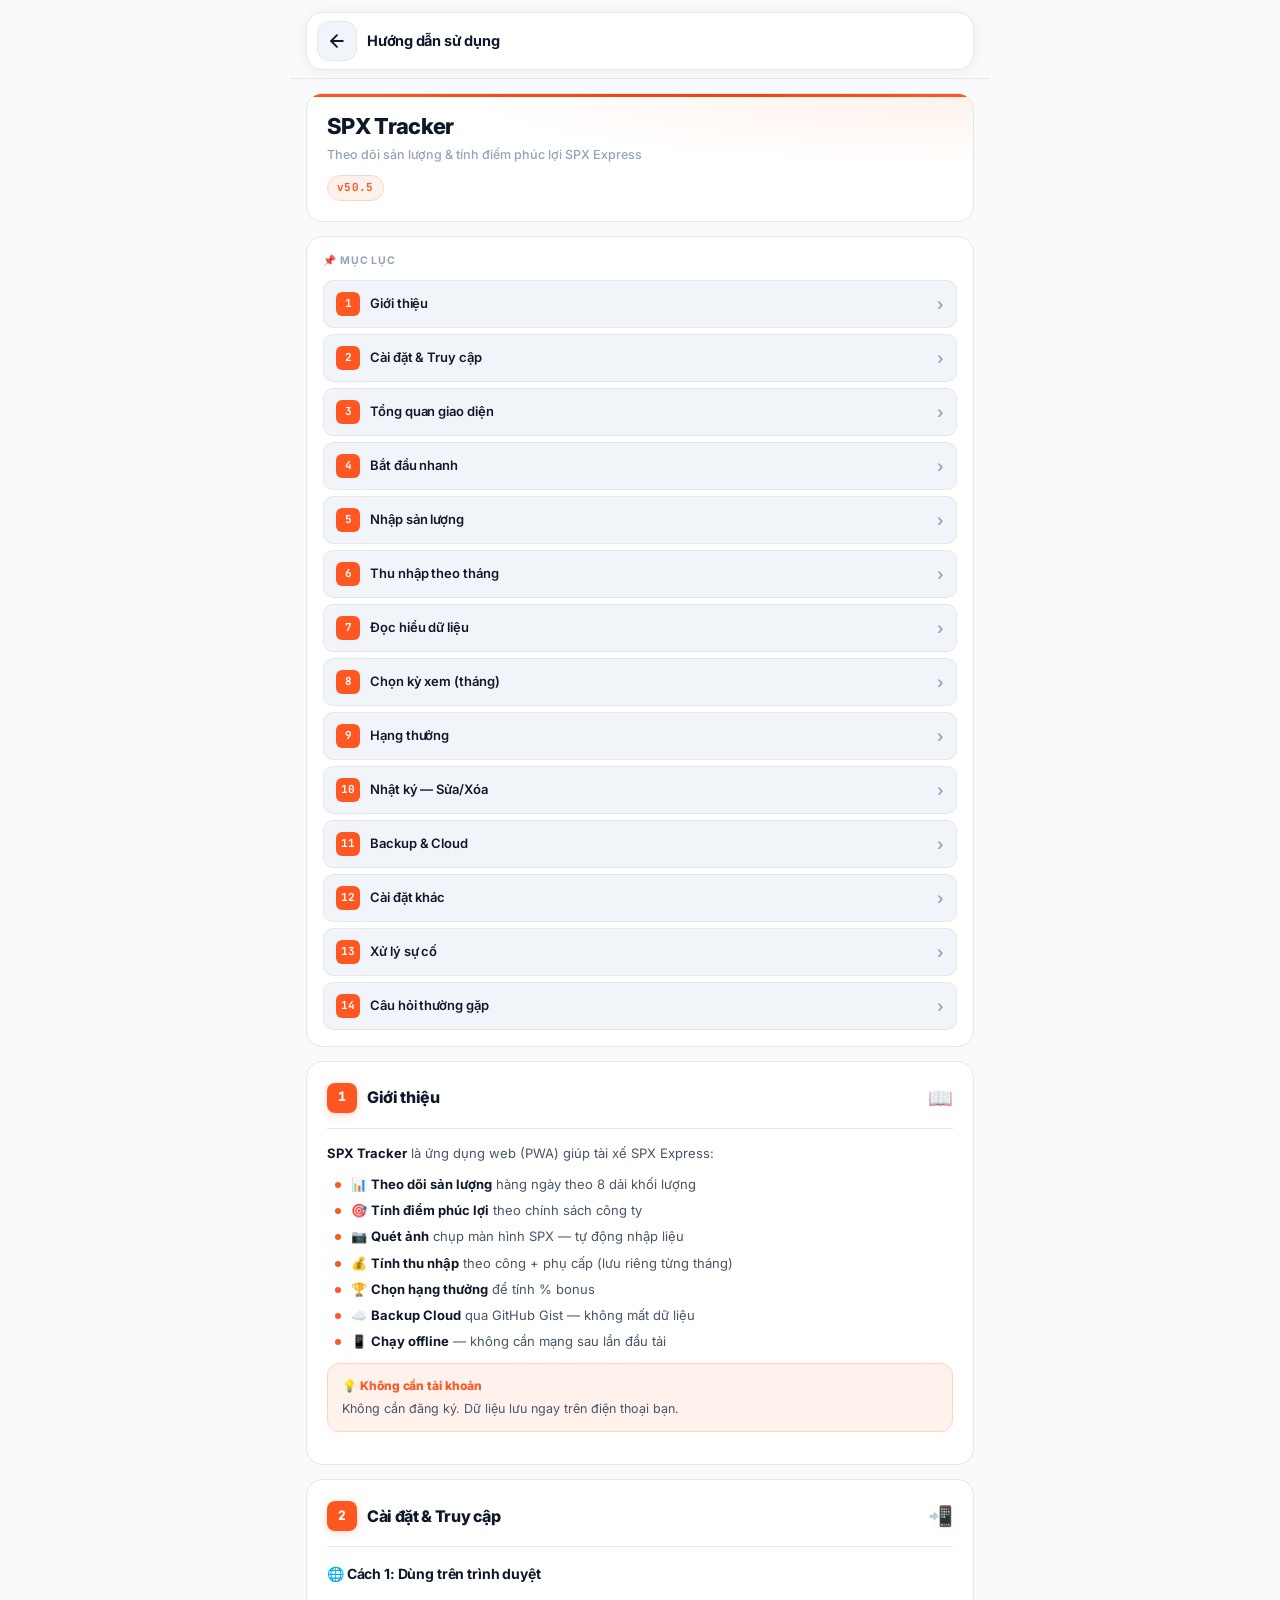
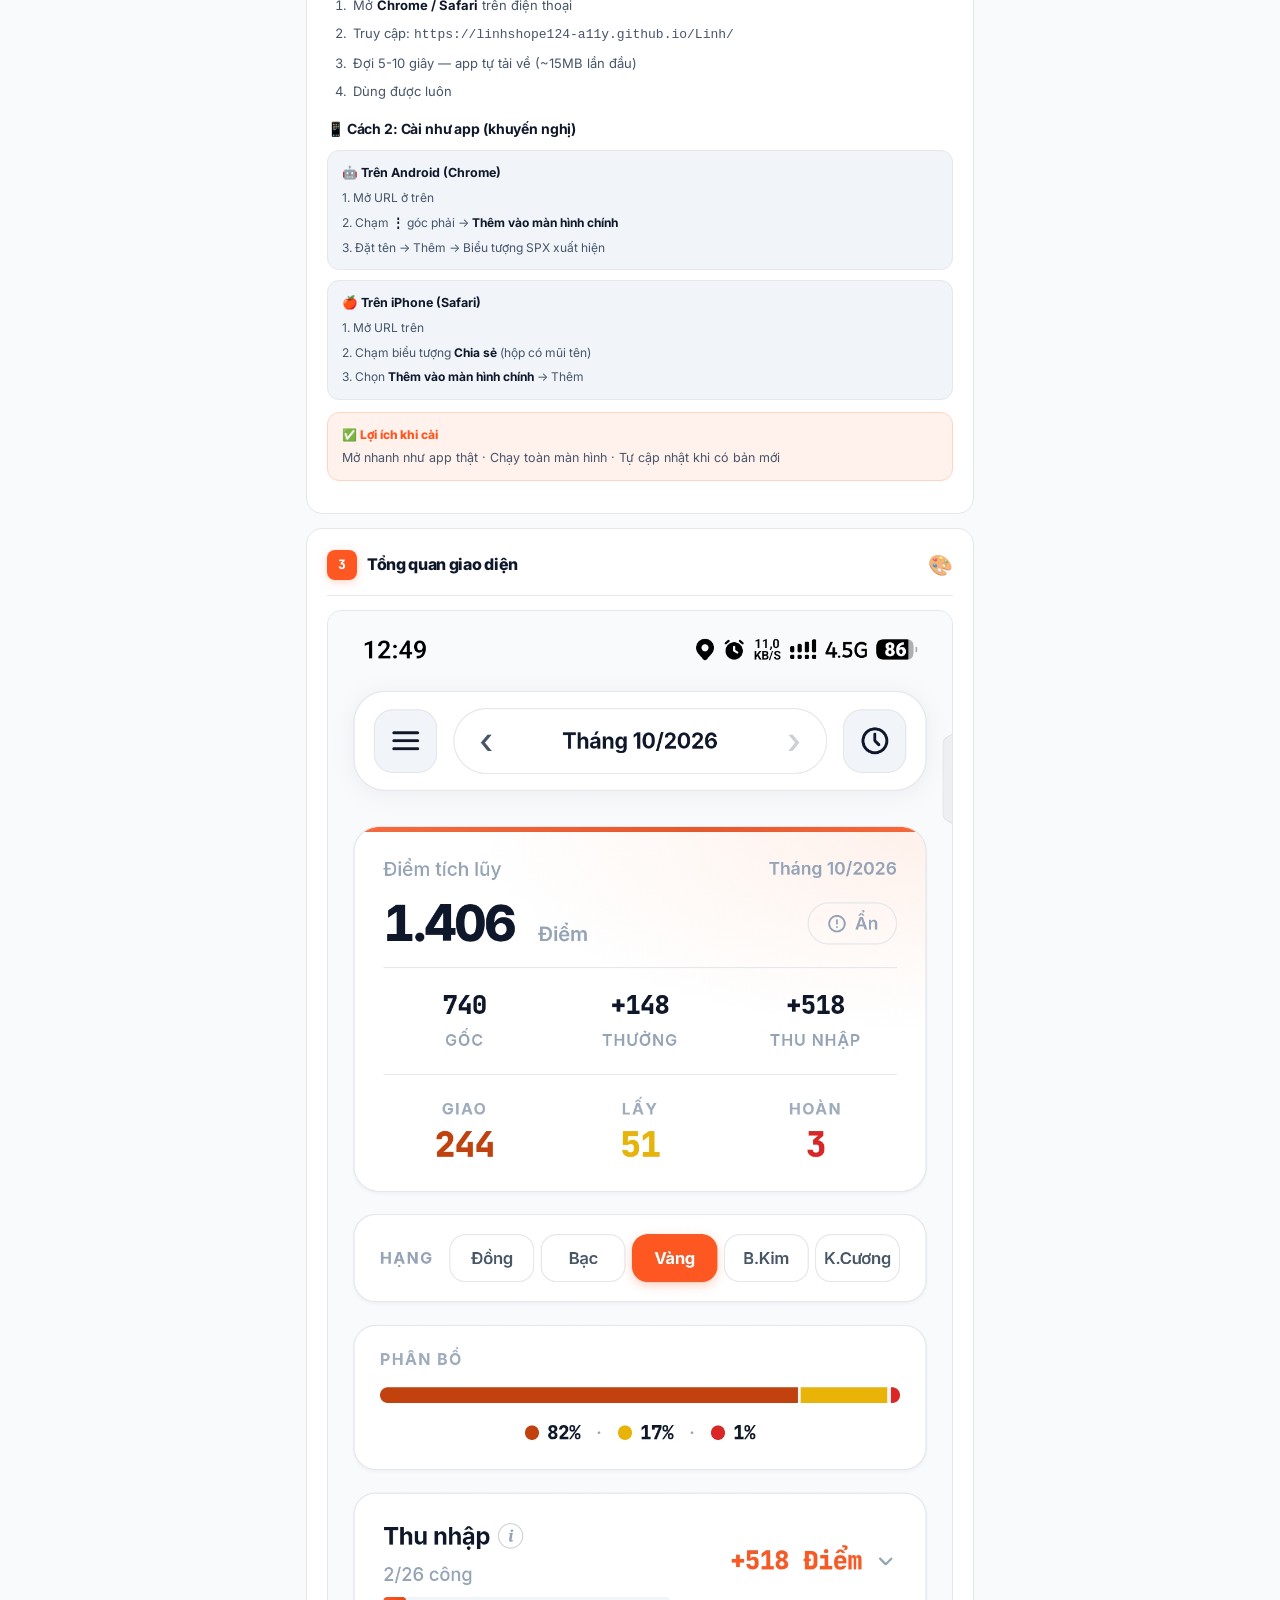
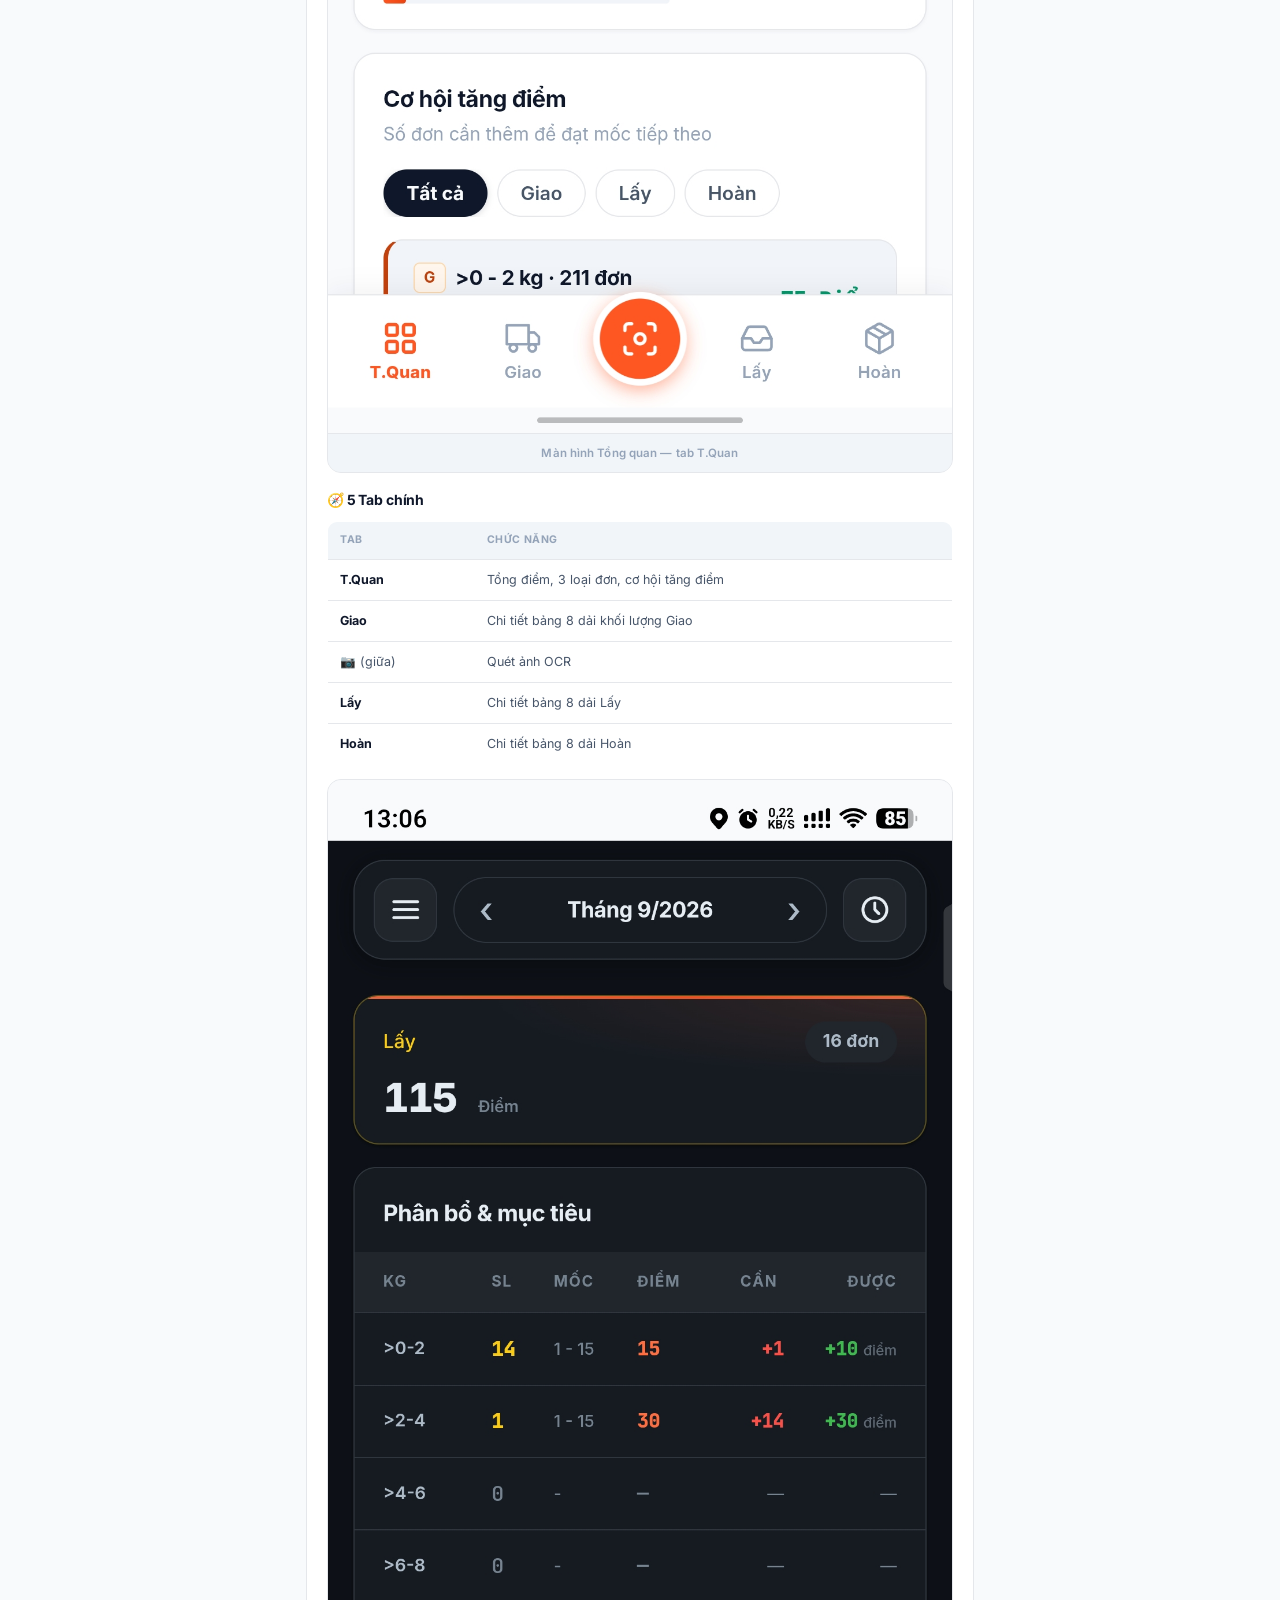
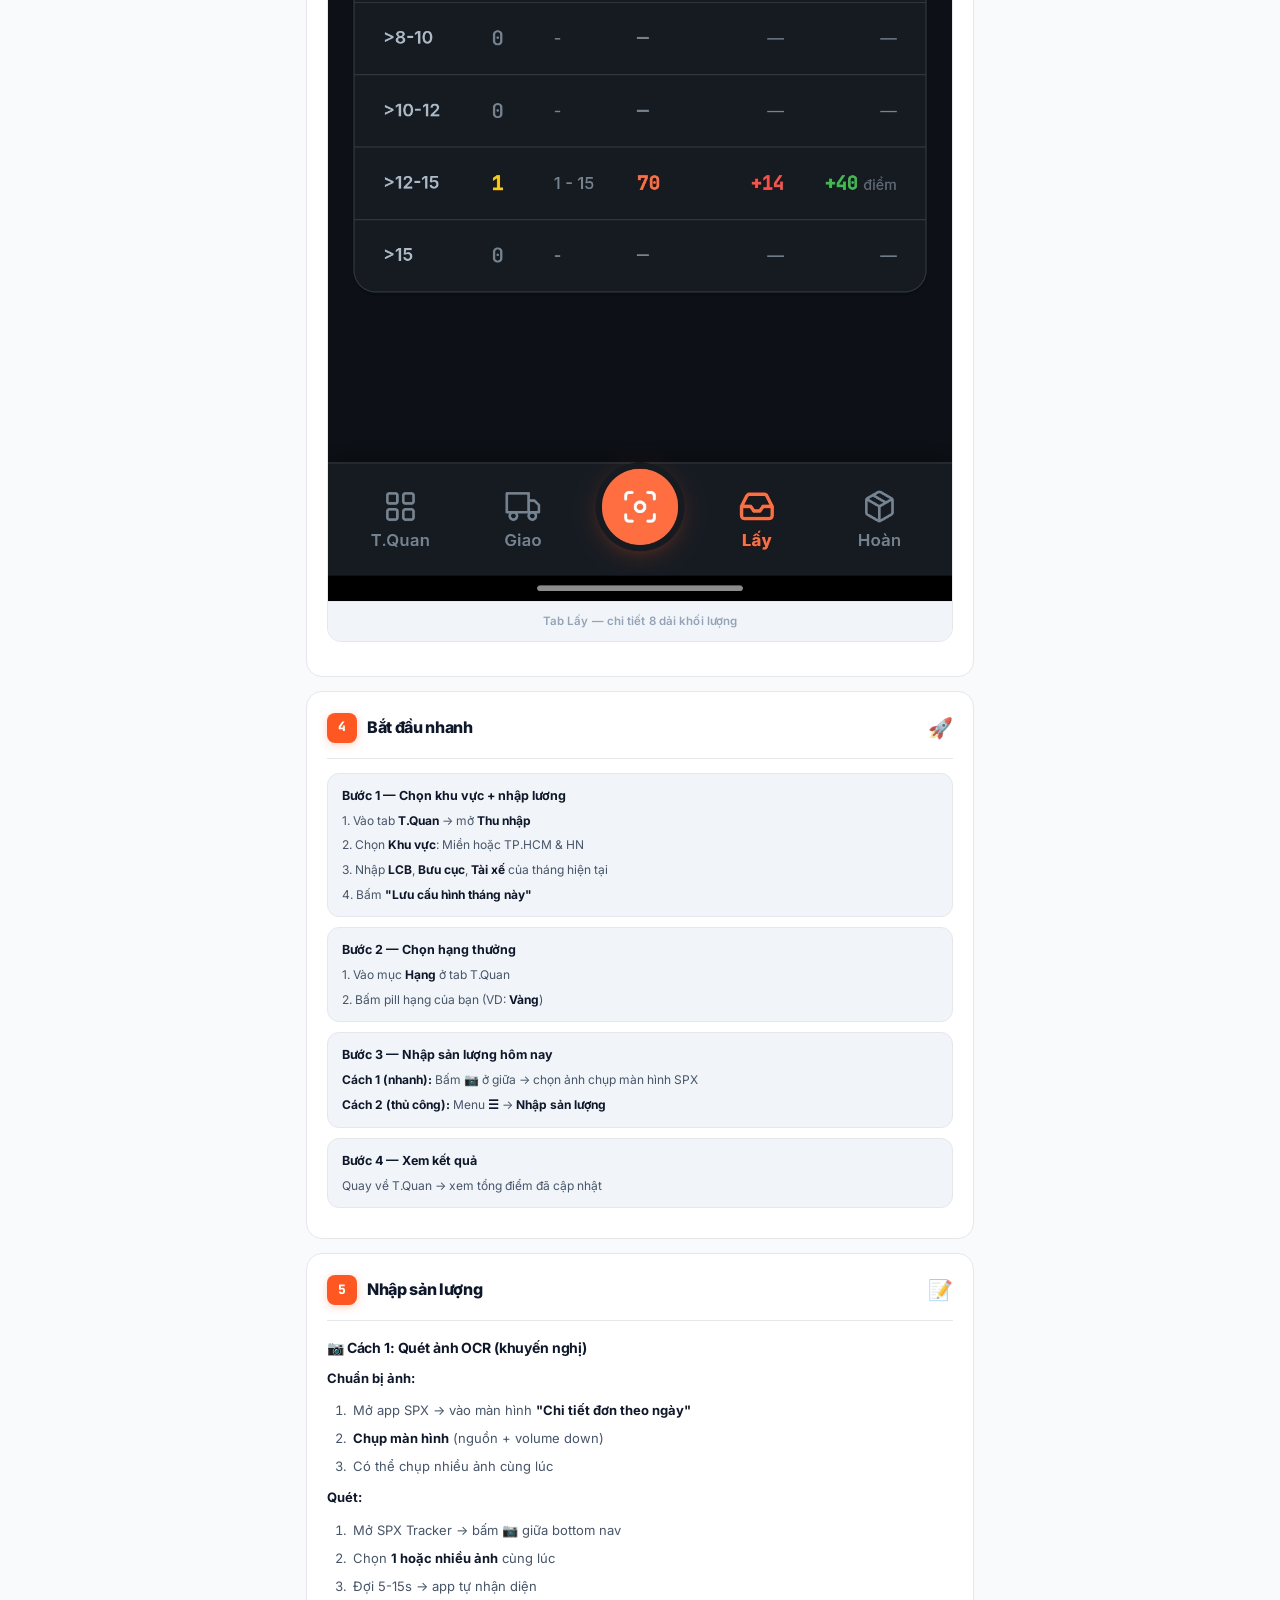
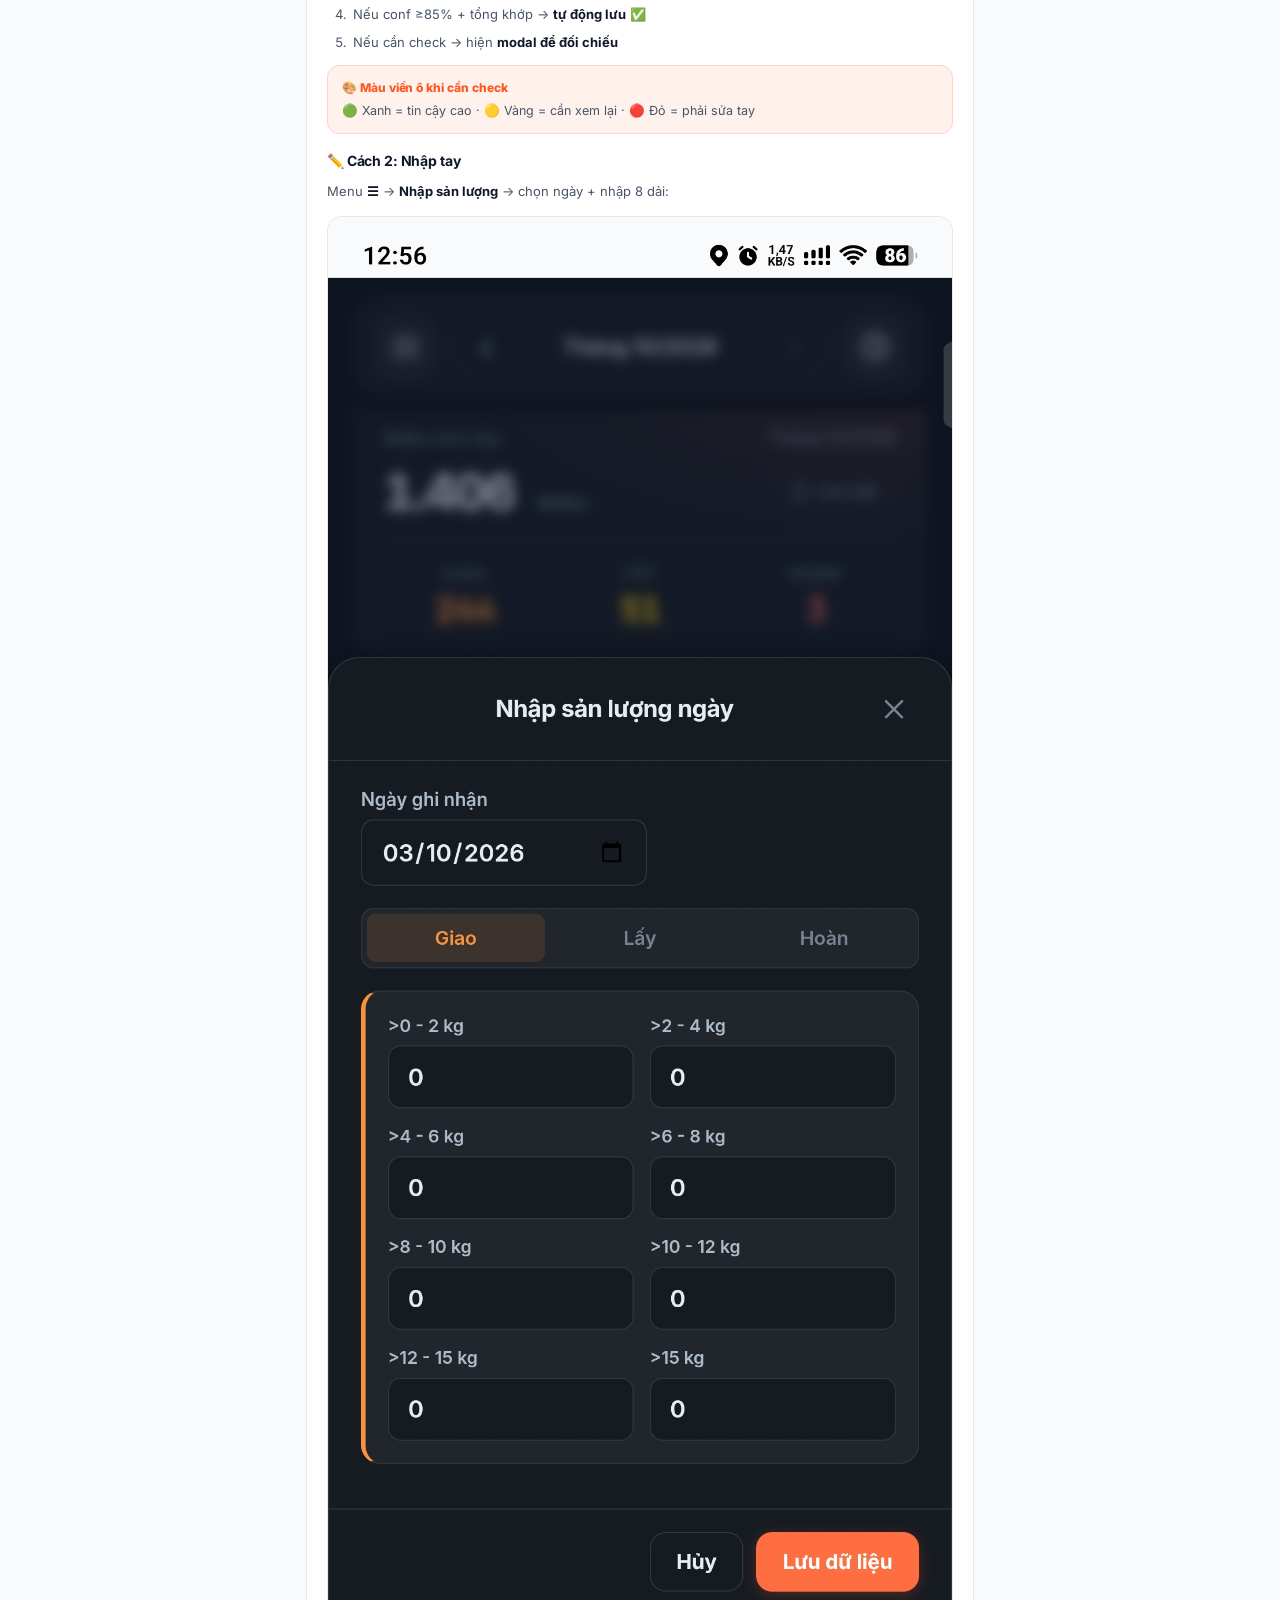
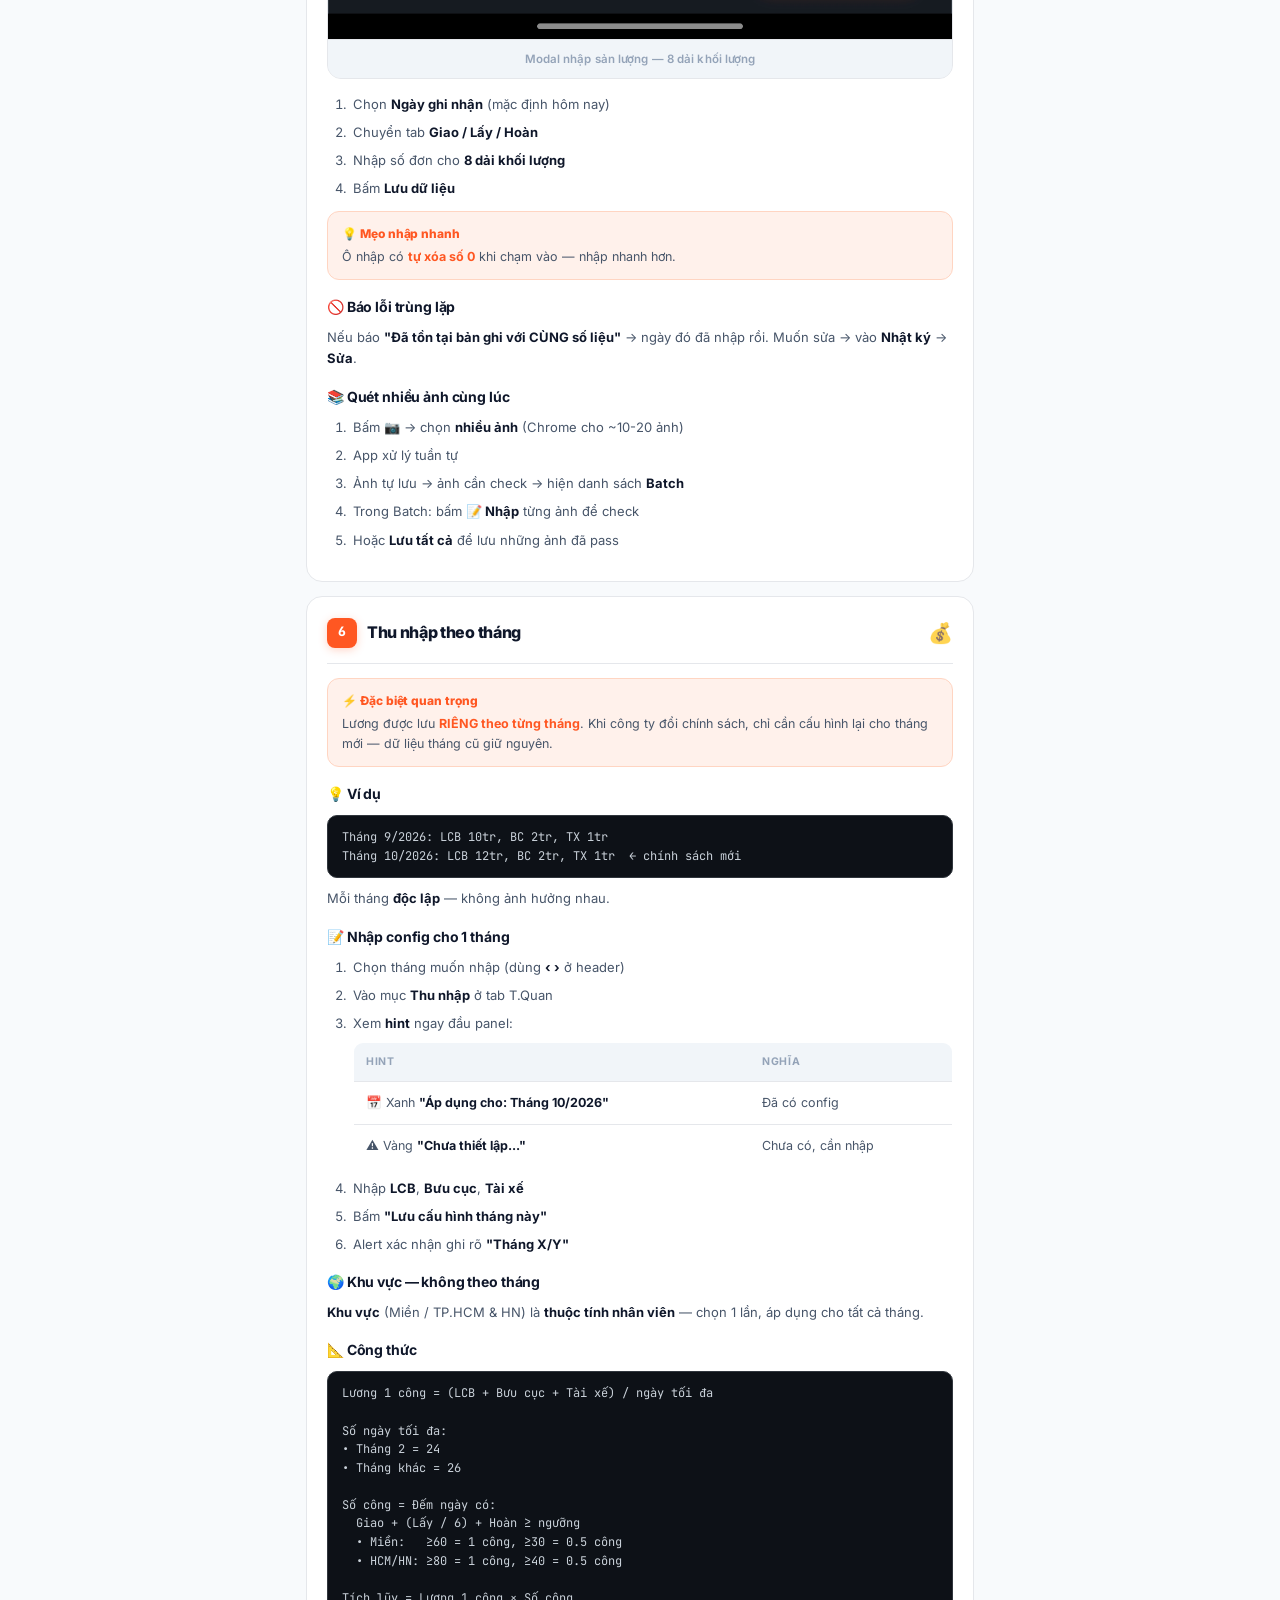
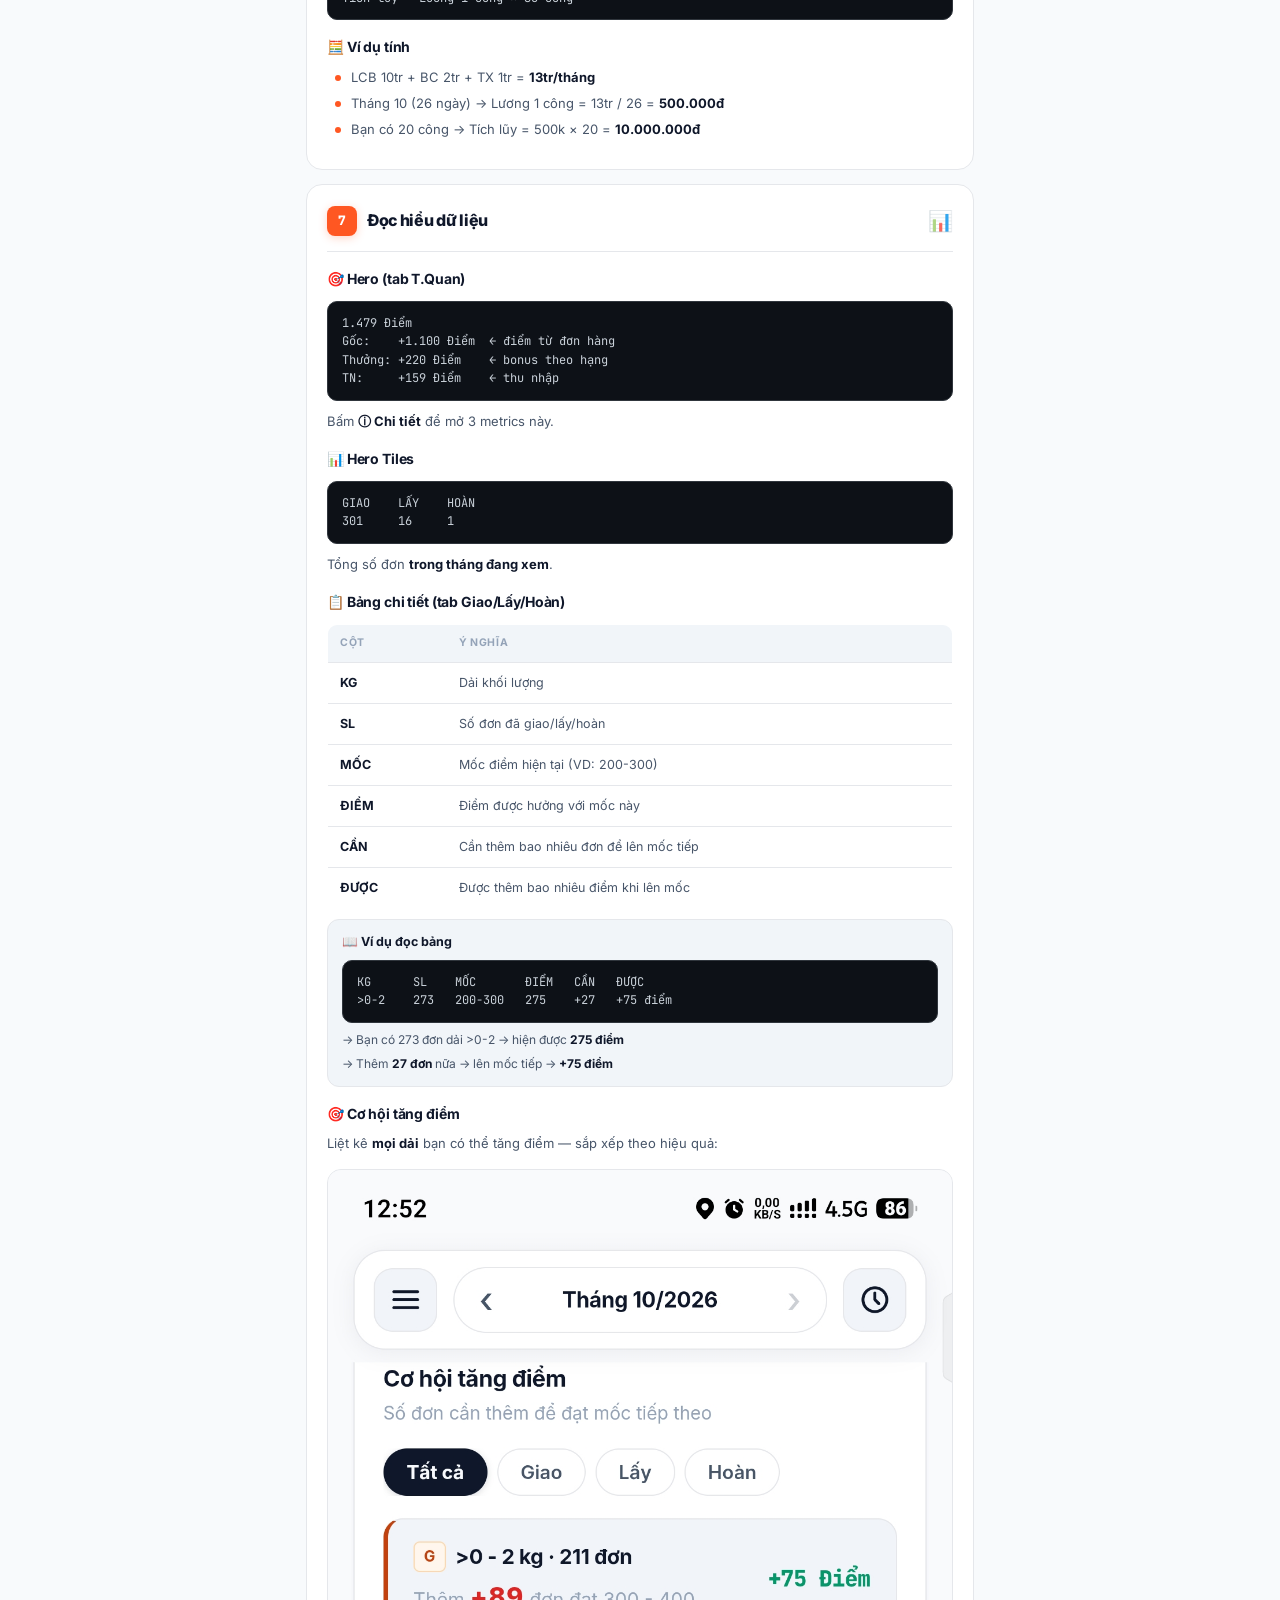
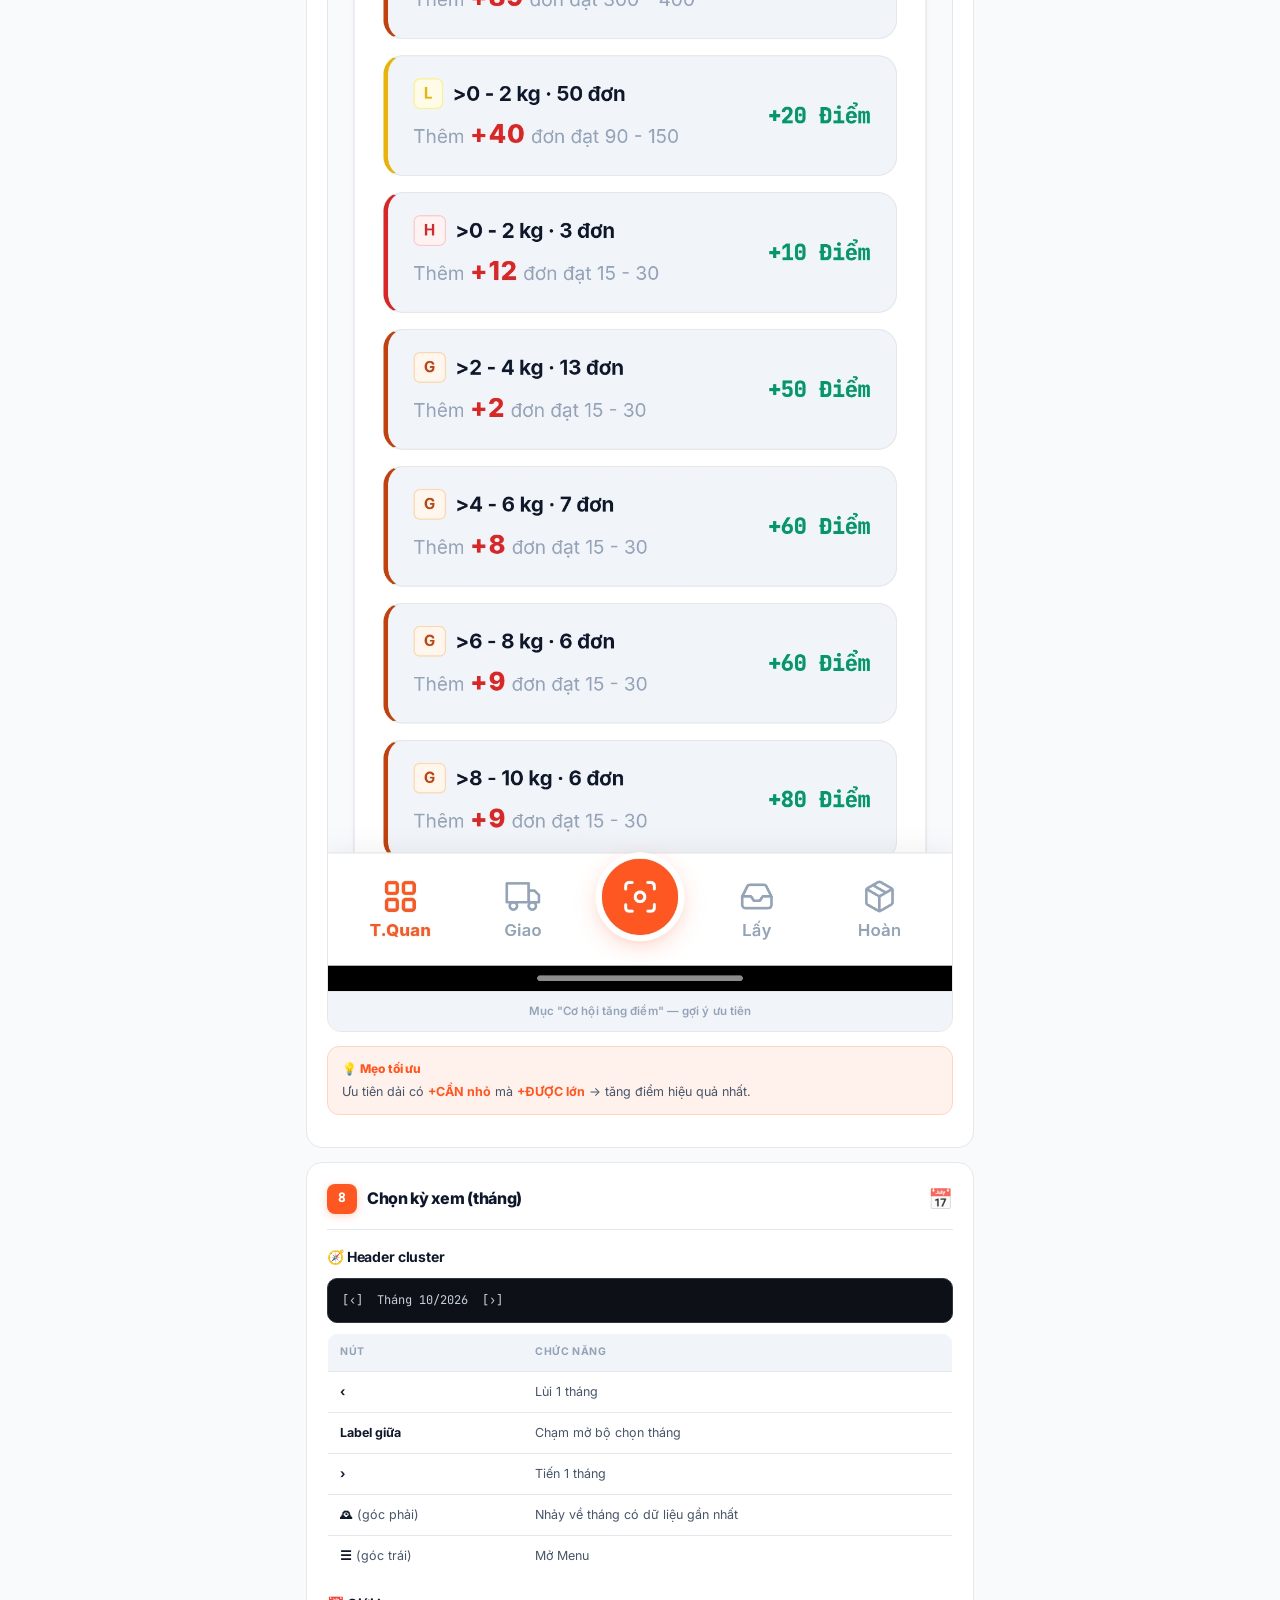
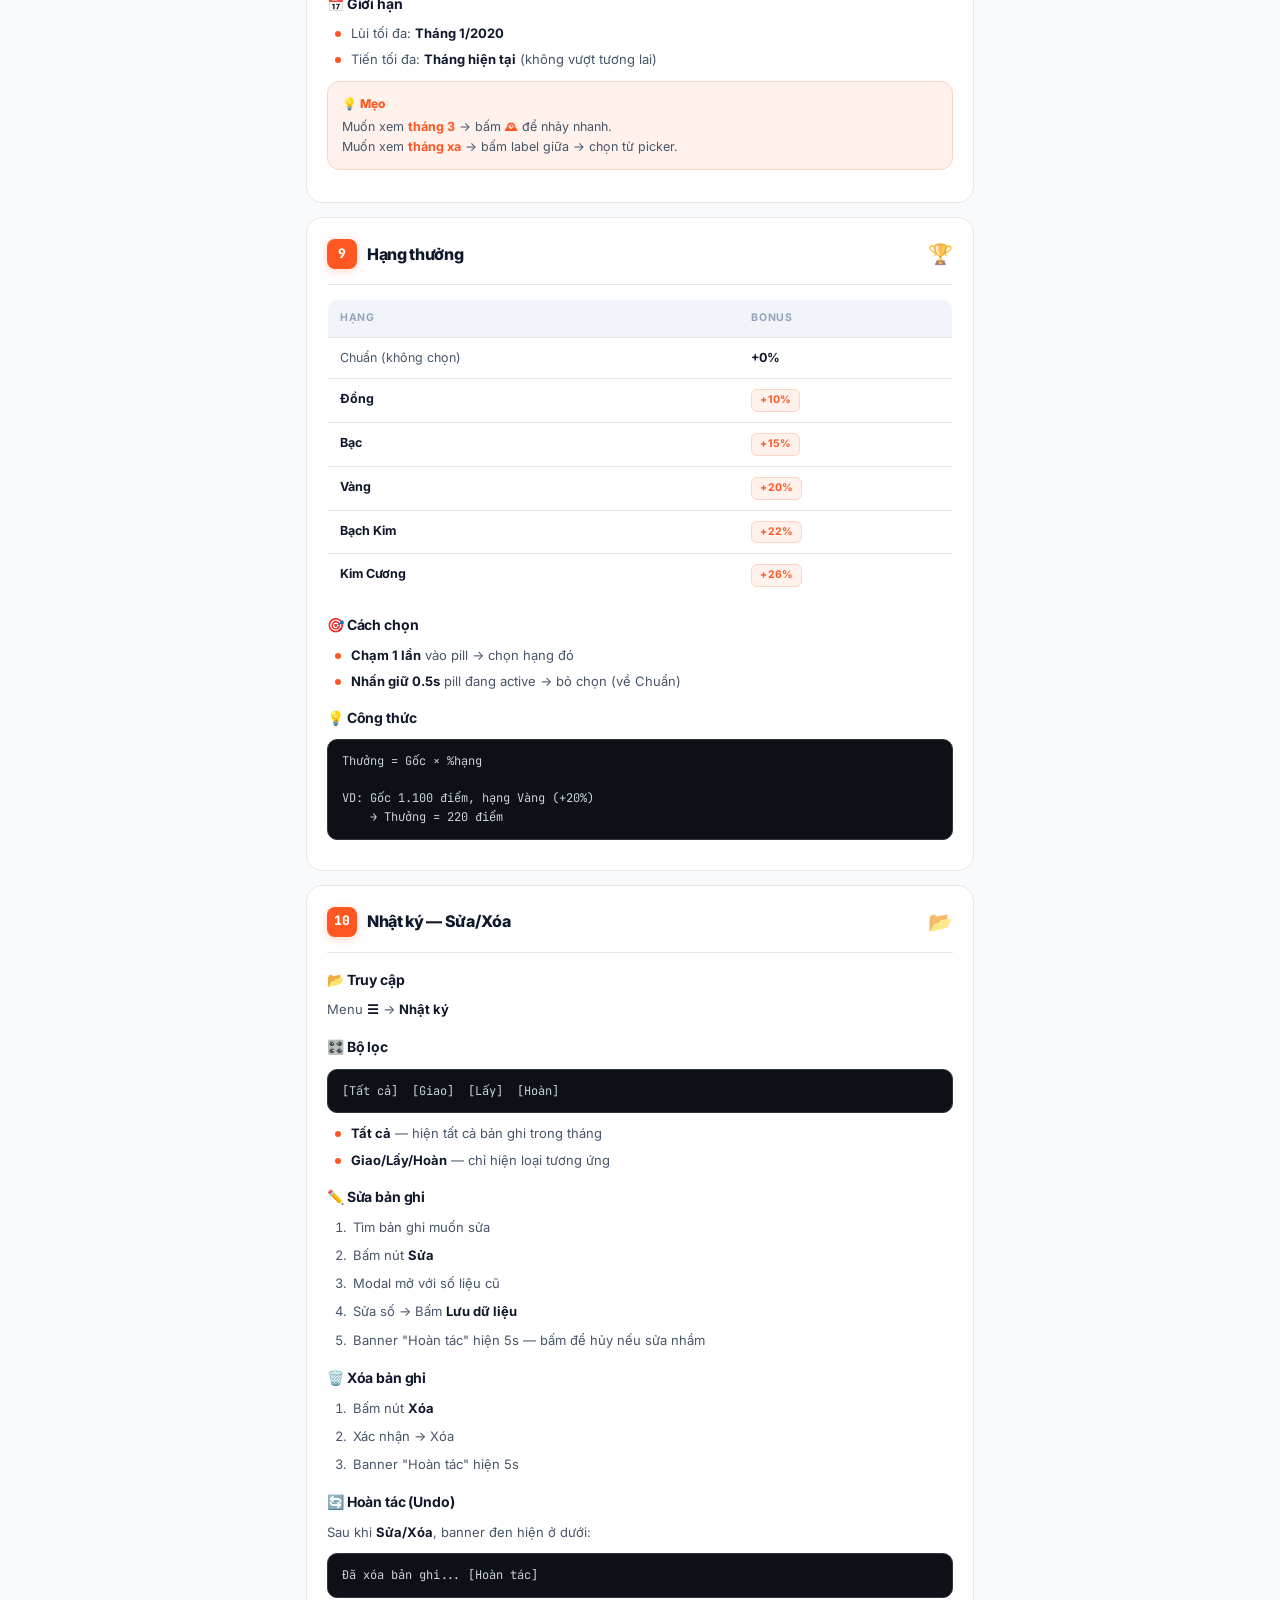
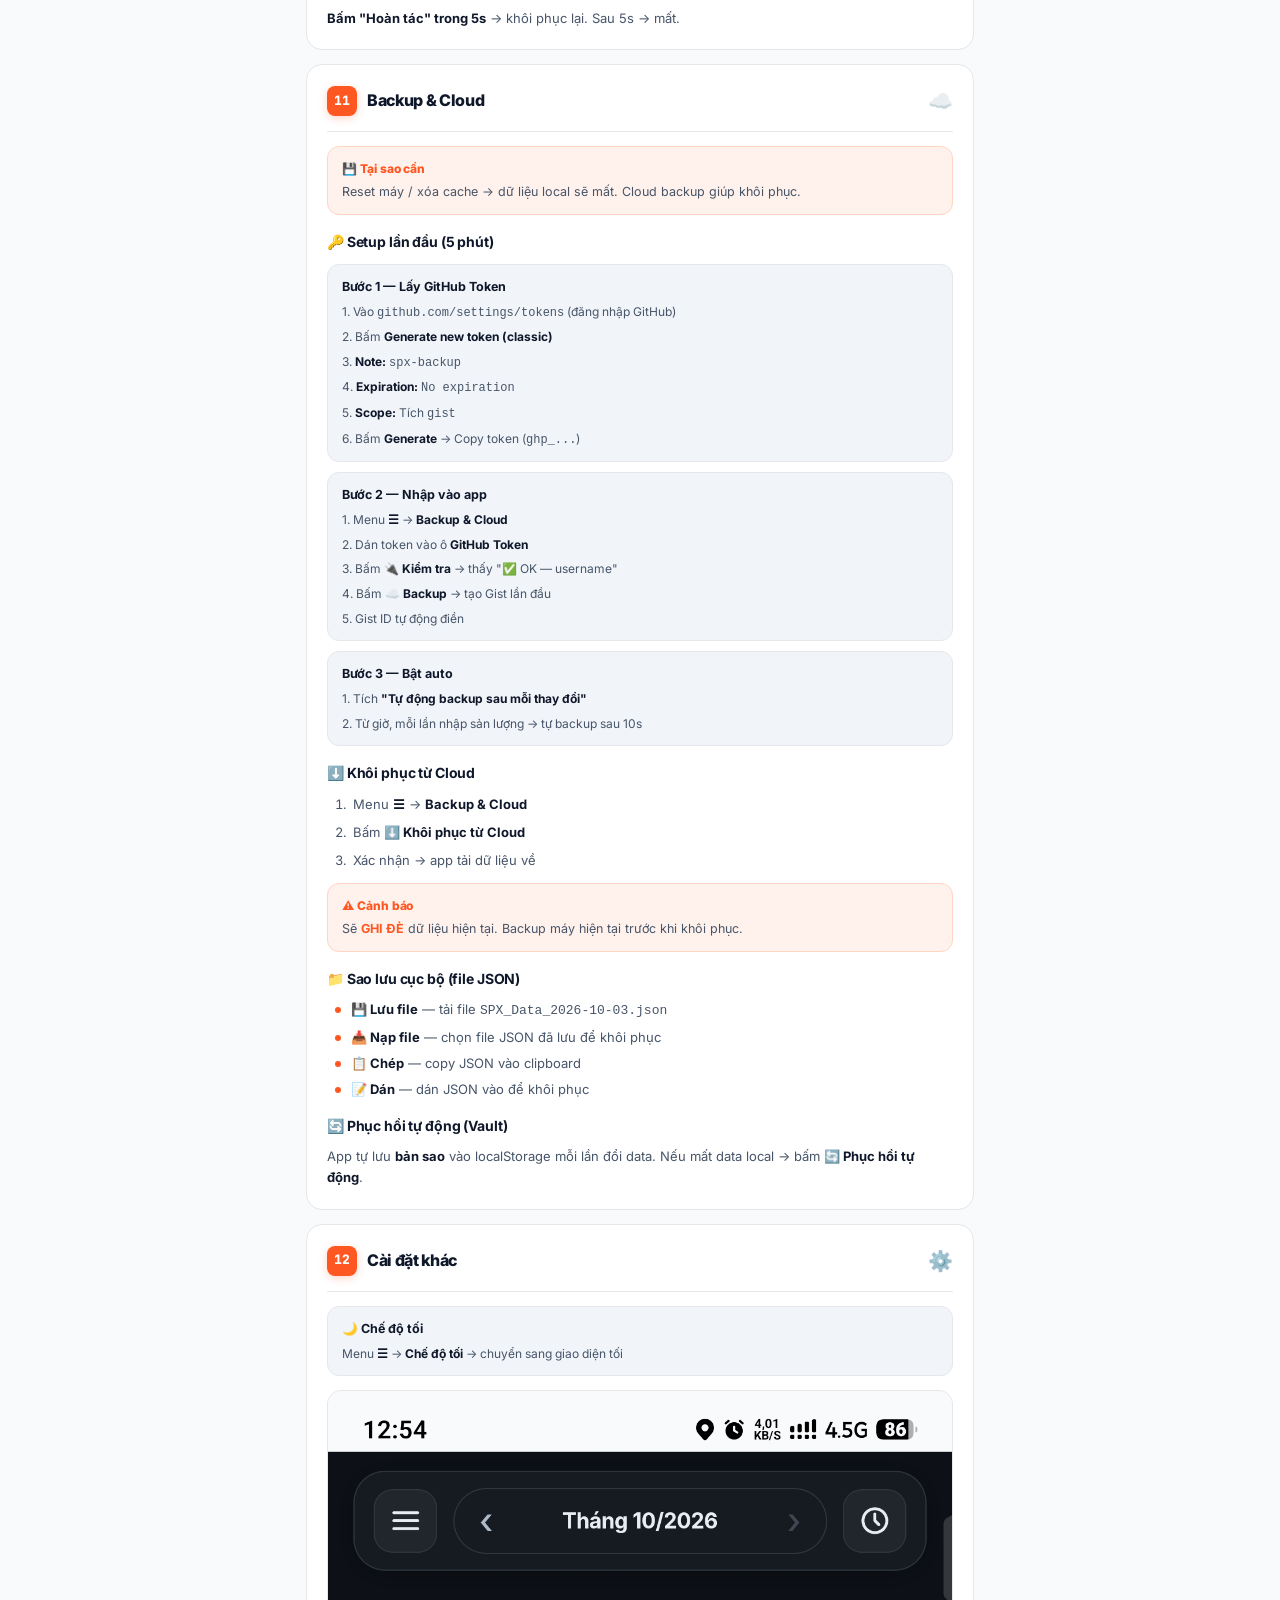
==== guide.html @ 133ac4b8 "Update guide.html" ====
<!DOCTYPE html>
<html lang="vi">
<head>
<meta charset="UTF-8">
<meta name="viewport" content="width=device-width, initial-scale=1.0, maximum-scale=1.0, user-scalable=no, viewport-fit=cover">
<meta name="apple-mobile-web-app-capable" content="yes">
<meta name="theme-color" content="#f8fafc">
<title>Hướng dẫn — SPX Tracker</title>
<link rel="stylesheet" href="https://fonts.googleapis.com/css2?family=Inter:wght@400;500;600;700;800&family=JetBrains+Mono:wght@500;600;700&display=swap">
<style>
:root {
  --bg: #f8fafc;
  --surface: #ffffff;
  --surface-2: #f1f5f9;
  --border: #e5e7eb;
  --text-1: #0f172a;
  --text-2: #475569;
  --text-3: #94a3b8;
  --accent: #ff5722;
  --accent-soft: #fff1eb;
  --accent-border: #ffd5c2;
  --success: #059669;
  --success-bg: #ecfdf5;
  --warning: #d97706;
  --warning-bg: #fffbeb;
  --danger: #dc2626;
  --danger-bg: #fef2f2;
}
[data-theme="dark"] {
  --bg: #0d1117;
  --surface: #161b22;
  --surface-2: #21262d;
  --border: #30363d;
  --text-1: #e6edf3;
  --text-2: #adbac7;
  --text-3: #768390;
  --accent: #ff6e40;
  --accent-soft: rgba(255, 110, 64, 0.12);
  --accent-border: rgba(255, 110, 64, 0.3);
  --success: #3fb950;
  --success-bg: rgba(63, 185, 80, 0.12);
  --warning: #d29922;
  --warning-bg: rgba(210, 153, 34, 0.12);
  --danger: #f85149;
  --danger-bg: rgba(248, 81, 73, 0.12);
}
* { box-sizing: border-box; margin: 0; padding: 0; -webkit-tap-highlight-color: transparent; }
html { scroll-behavior: smooth; scroll-padding-top: 80px; }
body {
  background: var(--bg);
  color: var(--text-1);
  font-family: 'Inter', -apple-system, BlinkMacSystemFont, "Segoe UI", Roboto, sans-serif;
  font-size: 14px;
  line-height: 1.6;
  -webkit-font-smoothing: antialiased;
  padding-bottom: 40px;
}

/* ===== HEADER STICKY ===== */
.g-header {
  position: sticky;
  top: 0;
  z-index: 50;
  background: var(--bg);
  padding: 12px 16px 8px;
  padding-top: calc(12px + env(safe-area-inset-top, 0px));
  max-width: 700px;
  margin: 0 auto;
  border-bottom: 1px solid var(--border);
}
.g-header-inner {
  background: var(--surface);
  border: 1px solid var(--border);
  border-radius: 16px;
  padding: 8px 10px;
  display: flex;
  align-items: center;
  gap: 10px;
  box-shadow: 0 2px 14px rgba(15, 23, 42, 0.06);
}
.g-back-btn {
  width: 40px;
  height: 40px;
  flex-shrink: 0;
  display: inline-flex;
  align-items: center;
  justify-content: center;
  background: var(--surface-2);
  border: 1px solid var(--border);
  border-radius: 12px;
  cursor: pointer;
  color: var(--text-1);
  transition: all 0.15s;
  text-decoration: none;
}
.g-back-btn svg { width: 20px; height: 20px; }
.g-back-btn:active { transform: scale(0.94); }
.g-title {
  flex: 1;
  font-size: 14.5px;
  font-weight: 700;
  color: var(--text-1);
  letter-spacing: -0.015em;
  min-width: 0;
  overflow: hidden;
  text-overflow: ellipsis;
  white-space: nowrap;
}

/* ===== LAYOUT ===== */
.g-shell {
  max-width: 700px;
  margin: 0 auto;
  padding: 0 16px;
}

/* ===== HERO ===== */
.g-hero {
  background: var(--surface);
  border: 1px solid var(--border);
  border-radius: 16px;
  padding: 20px;
  margin-top: 14px;
  position: relative;
  overflow: hidden;
  background-image: radial-gradient(140% 100% at 100% 0%, var(--accent-soft) 0%, transparent 55%);
}
.g-hero::before {
  content: '';
  position: absolute;
  top: 0; left: 0; right: 0;
  height: 3px;
  background: linear-gradient(90deg, var(--accent) 0%, #ea4512 60%, var(--accent) 100%);
}
.g-hero-title {
  font-size: 22px;
  font-weight: 800;
  letter-spacing: -0.03em;
  color: var(--text-1);
  line-height: 1.15;
  margin-bottom: 6px;
}
.g-hero-sub {
  font-size: 12.5px;
  color: var(--text-3);
  font-weight: 500;
}
.g-hero-version {
  display: inline-block;
  background: var(--accent-soft);
  border: 1px solid var(--accent-border);
  color: var(--accent);
  font-family: 'JetBrains Mono', monospace;
  font-size: 11px;
  font-weight: 700;
  padding: 3px 9px;
  border-radius: 999px;
  margin-top: 10px;
  letter-spacing: 0.3px;
}

/* ===== MỤC LỤC ===== */
.g-toc {
  background: var(--surface);
  border: 1px solid var(--border);
  border-radius: 16px;
  padding: 16px;
  margin-top: 14px;
}
.g-toc-title {
  font-size: 10.5px;
  font-weight: 700;
  text-transform: uppercase;
  letter-spacing: 0.9px;
  color: var(--text-3);
  margin-bottom: 10px;
}
.g-toc-list {
  display: grid;
  gap: 6px;
}
.g-toc-item {
  display: flex;
  align-items: center;
  gap: 10px;
  padding: 11px 12px;
  background: var(--surface-2);
  border: 1px solid var(--border);
  border-radius: 10px;
  text-decoration: none;
  color: var(--text-1);
  font-size: 13px;
  font-weight: 600;
  transition: all 0.15s;
  letter-spacing: -0.005em;
}
.g-toc-item:active { transform: scale(0.985); background: var(--accent-soft); border-color: var(--accent-border); }
.g-toc-num {
  width: 24px;
  height: 24px;
  flex-shrink: 0;
  display: inline-flex;
  align-items: center;
  justify-content: center;
  background: var(--accent);
  color: #fff;
  font-family: 'JetBrains Mono', monospace;
  font-weight: 700;
  font-size: 11px;
  border-radius: 6px;
}
.g-toc-text { flex: 1; min-width: 0; overflow: hidden; text-overflow: ellipsis; white-space: nowrap; }
.g-toc-arrow { color: var(--text-3); font-size: 16px; line-height: 1; }

/* ===== SECTION ===== */
.g-section {
  background: var(--surface);
  border: 1px solid var(--border);
  border-radius: 16px;
  padding: 20px;
  margin-top: 14px;
  scroll-margin-top: 80px;
}
.g-section-head {
  display: flex;
  align-items: center;
  gap: 10px;
  margin-bottom: 14px;
  padding-bottom: 14px;
  border-bottom: 1px solid var(--border);
}
.g-section-num {
  width: 30px;
  height: 30px;
  flex-shrink: 0;
  display: inline-flex;
  align-items: center;
  justify-content: center;
  background: var(--accent);
  color: #fff;
  font-family: 'JetBrains Mono', monospace;
  font-weight: 800;
  font-size: 13px;
  border-radius: 8px;
  box-shadow: 0 2px 8px rgba(255, 87, 34, 0.25);
}
.g-section-title {
  font-size: 16px;
  font-weight: 800;
  color: var(--text-1);
  letter-spacing: -0.02em;
}
.g-section-icon {
  margin-left: auto;
  font-size: 20px;
  opacity: 0.8;
}

/* ===== TYPOGRAPHY TRONG SECTION ===== */
.g-h3 {
  font-size: 14px;
  font-weight: 700;
  color: var(--text-1);
  margin: 16px 0 8px;
  letter-spacing: -0.01em;
}
.g-h3:first-child { margin-top: 0; }
.g-p {
  font-size: 13px;
  color: var(--text-2);
  line-height: 1.65;
  margin-bottom: 10px;
}
.g-p:last-child { margin-bottom: 0; }
.g-p b { color: var(--text-1); font-weight: 700; }
.g-p code {
  font-family: 'JetBrains Mono', monospace;
  font-size: 11.5px;
  background: var(--surface-2);
  border: 1px solid var(--border);
  padding: 1px 6px;
  border-radius: 4px;
  color: var(--accent);
  font-weight: 600;
}

.g-list {
  list-style: none;
  padding: 0;
  margin: 0 0 10px;
  display: flex;
  flex-direction: column;
  gap: 6px;
}
.g-list li {
  position: relative;
  padding-left: 24px;
  font-size: 13px;
  color: var(--text-2);
  line-height: 1.55;
}
.g-list li::before {
  content: '';
  position: absolute;
  left: 8px;
  top: 8px;
  width: 6px;
  height: 6px;
  border-radius: 50%;
  background: var(--accent);
}
.g-list li b { color: var(--text-1); font-weight: 700; }

.g-olist {
  padding-left: 22px;
  margin: 0 0 10px;
  font-size: 13px;
  color: var(--text-2);
  line-height: 1.7;
}
.g-olist li { margin-bottom: 6px; padding-left: 4px; }
.g-olist li b { color: var(--text-1); font-weight: 700; }

/* ===== CARD / NOTE ===== */
.g-note {
  background: var(--accent-soft);
  border: 1px solid var(--accent-border);
  border-radius: 12px;
  padding: 12px 14px;
  font-size: 12.5px;
  color: var(--text-2);
  line-height: 1.6;
  margin: 12px 0;
}
.g-note b { color: var(--accent); font-weight: 700; }
.g-note-title {
  font-weight: 800;
  color: var(--accent);
  display: block;
  margin-bottom: 4px;
  font-size: 12px;
  letter-spacing: -0.005em;
}

.g-card {
  background: var(--surface-2);
  border: 1px solid var(--border);
  border-radius: 12px;
  padding: 12px 14px;
  margin: 10px 0;
}
.g-card-title {
  font-size: 12.5px;
  font-weight: 700;
  color: var(--text-1);
  margin-bottom: 6px;
}
.g-card p {
  font-size: 12px;
  color: var(--text-2);
  line-height: 1.55;
  margin: 0;
}
.g-card p + p { margin-top: 6px; }
.g-card b { color: var(--text-1); font-weight: 700; }

/* ===== BẢNG ===== */
.g-table {
  width: 100%;
  border-collapse: collapse;
  font-size: 12.5px;
  margin: 10px 0;
  background: var(--surface);
  border-radius: 10px;
  overflow: hidden;
  border: 1px solid var(--border);
}
.g-table th {
  background: var(--surface-2);
  text-align: left;
  padding: 10px 12px;
  font-size: 10.5px;
  font-weight: 700;
  text-transform: uppercase;
  letter-spacing: 0.6px;
  color: var(--text-3);
  border-bottom: 1px solid var(--border);
}
.g-table td {
  padding: 10px 12px;
  border-bottom: 1px solid var(--border);
  color: var(--text-2);
  vertical-align: top;
}
.g-table tr:last-child td { border-bottom: none; }
.g-table b { color: var(--text-1); font-weight: 700; }
.g-table code {
  font-family: 'JetBrains Mono', monospace;
  font-size: 11px;
  background: var(--surface-2);
  padding: 1px 5px;
  border-radius: 3px;
}

/* ===== CODE BLOCK ===== */
.g-code {
  background: #0d1117;
  color: #c9d1d9;
  font-family: 'JetBrains Mono', monospace;
  font-size: 12px;
  line-height: 1.55;
  padding: 12px 14px;
  border-radius: 10px;
  overflow-x: auto;
  margin: 10px 0;
  border: 1px solid #30363d;
  white-space: pre;
}
.g-code b { color: #ff6e40; font-weight: 700; }

/* ===== BADGE ===== */
.g-badge {
  display: inline-block;
  font-size: 10.5px;
  font-weight: 700;
  padding: 2px 8px;
  border-radius: 6px;
  border: 1px solid;
  letter-spacing: 0.2px;
}
.g-badge-accent  { color: var(--accent);  background: var(--accent-soft);  border-color: var(--accent-border); }
.g-badge-success { color: var(--success); background: var(--success-bg); border-color: var(--success); }
.g-badge-warning { color: var(--warning); background: var(--warning-bg); border-color: var(--warning); }
.g-badge-danger  { color: var(--danger);  background: var(--danger-bg);  border-color: var(--danger); }

/* ===== SCREENSHOTS ===== */
.g-screenshot-wrap {
  margin: 14px 0;
  border-radius: 14px;
  overflow: hidden;
  background: var(--surface-2);
  border: 1px solid var(--border);
}
.g-screenshot {
  width: 100%;
  height: auto;
  display: block;
  cursor: zoom-in;
  transition: transform 0.2s;
}
.g-screenshot:active { transform: scale(0.995); }
.g-screenshot-caption {
  padding: 10px 14px;
  font-size: 11.5px;
  color: var(--text-3);
  font-weight: 600;
  text-align: center;
  border-top: 1px solid var(--border);
  background: var(--surface-2);
  letter-spacing: 0.1px;
}

/* Lightbox */
#gLightbox {
  position: fixed;
  inset: 0;
  background: rgba(0, 0, 0, 0.95);
  display: none;
  align-items: center;
  justify-content: center;
  z-index: 999;
  padding: 16px;
}
#gLightbox.active { display: flex; }
#gLightbox img {
  max-width: 100%;
  max-height: 100%;
  object-fit: contain;
  border-radius: 8px;
}
#gLightbox .g-lb-close {
  position: absolute;
  top: calc(12px + env(safe-area-inset-top, 0));
  right: 12px;
  width: 44px;
  height: 44px;
  border-radius: 50%;
  background: rgba(255, 255, 255, 0.15);
  color: #fff;
  border: none;
  font-size: 22px;
  font-weight: 700;
  cursor: pointer;
  backdrop-filter: blur(8px);
}

/* ===== FOOTER ===== */
.g-footer {
  margin-top: 24px;
  padding: 20px;
  background: var(--surface);
  border: 1px solid var(--border);
  border-radius: 16px;
  text-align: center;
}
.g-footer-text {
  font-size: 12px;
  color: var(--text-3);
  line-height: 1.6;
  margin-bottom: 14px;
}
.g-footer-btn {
  display: inline-flex;
  align-items: center;
  justify-content: center;
  gap: 8px;
  padding: 13px 22px;
  background: var(--accent);
  color: #fff;
  border: none;
  border-radius: 12px;
  font-family: inherit;
  font-size: 13.5px;
  font-weight: 700;
  cursor: pointer;
  text-decoration: none;
  box-shadow: 0 4px 14px rgba(255, 87, 34, 0.3);
  transition: all 0.15s;
  letter-spacing: -0.005em;
  width: 100%;
  max-width: 320px;
}
.g-footer-btn:active { transform: scale(0.97); }
.g-footer-btn svg { width: 18px; height: 18px; }

@media (max-width: 360px) {
  .g-section { padding: 16px; }
  .g-hero-title { font-size: 20px; }
  .g-section-title { font-size: 15px; }
  .g-section-num { width: 26px; height: 26px; font-size: 12px; }
  .g-toc-item { font-size: 12.5px; padding: 10px 11px; }
}
</style>
</head>
<body>

<!-- ============ HEADER STICKY ============ -->
<header class="g-header">
  <div class="g-header-inner">
    <a href="./index.html" class="g-back-btn" aria-label="Quay lại">
      <svg viewBox="0 0 24 24" fill="none" stroke="currentColor" stroke-width="2.2" stroke-linecap="round" stroke-linejoin="round">
        <line x1="19" y1="12" x2="5" y2="12"/>
        <polyline points="12 19 5 12 12 5"/>
      </svg>
    </a>
    <div class="g-title">Hướng dẫn sử dụng</div>
  </div>
</header>

<div class="g-shell">

  <!-- ============ HERO ============ -->
  <section class="g-hero">
    <div class="g-hero-title">SPX Tracker</div>
    <div class="g-hero-sub">Theo dõi sản lượng & tính điểm phúc lợi SPX Express</div>
    <span class="g-hero-version">v50.5</span>
  </section>

  <!-- ============ MỤC LỤC ============ -->
  <nav class="g-toc">
    <div class="g-toc-title">📌 Mục lục</div>
    <div class="g-toc-list">
      <a href="#s1"  class="g-toc-item"><span class="g-toc-num">1</span><span class="g-toc-text">Giới thiệu</span><span class="g-toc-arrow">›</span></a>
      <a href="#s2"  class="g-toc-item"><span class="g-toc-num">2</span><span class="g-toc-text">Cài đặt & Truy cập</span><span class="g-toc-arrow">›</span></a>
      <a href="#s3"  class="g-toc-item"><span class="g-toc-num">3</span><span class="g-toc-text">Tổng quan giao diện</span><span class="g-toc-arrow">›</span></a>
      <a href="#s4"  class="g-toc-item"><span class="g-toc-num">4</span><span class="g-toc-text">Bắt đầu nhanh</span><span class="g-toc-arrow">›</span></a>
      <a href="#s5"  class="g-toc-item"><span class="g-toc-num">5</span><span class="g-toc-text">Nhập sản lượng</span><span class="g-toc-arrow">›</span></a>
      <a href="#s6"  class="g-toc-item"><span class="g-toc-num">6</span><span class="g-toc-text">Thu nhập theo tháng</span><span class="g-toc-arrow">›</span></a>
      <a href="#s7"  class="g-toc-item"><span class="g-toc-num">7</span><span class="g-toc-text">Đọc hiểu dữ liệu</span><span class="g-toc-arrow">›</span></a>
      <a href="#s8"  class="g-toc-item"><span class="g-toc-num">8</span><span class="g-toc-text">Chọn kỳ xem (tháng)</span><span class="g-toc-arrow">›</span></a>
      <a href="#s9"  class="g-toc-item"><span class="g-toc-num">9</span><span class="g-toc-text">Hạng thưởng</span><span class="g-toc-arrow">›</span></a>
      <a href="#s10" class="g-toc-item"><span class="g-toc-num">10</span><span class="g-toc-text">Nhật ký — Sửa/Xóa</span><span class="g-toc-arrow">›</span></a>
      <a href="#s11" class="g-toc-item"><span class="g-toc-num">11</span><span class="g-toc-text">Backup & Cloud</span><span class="g-toc-arrow">›</span></a>
      <a href="#s12" class="g-toc-item"><span class="g-toc-num">12</span><span class="g-toc-text">Cài đặt khác</span><span class="g-toc-arrow">›</span></a>
      <a href="#s13" class="g-toc-item"><span class="g-toc-num">13</span><span class="g-toc-text">Xử lý sự cố</span><span class="g-toc-arrow">›</span></a>
      <a href="#s14" class="g-toc-item"><span class="g-toc-num">14</span><span class="g-toc-text">Câu hỏi thường gặp</span><span class="g-toc-arrow">›</span></a>
    </div>
  </nav>

  <!-- ============ 1. GIỚI THIỆU ============ -->
  <section class="g-section" id="s1">
    <div class="g-section-head">
      <div class="g-section-num">1</div>
      <div class="g-section-title">Giới thiệu</div>
      <span class="g-section-icon">📖</span>
    </div>
    <p class="g-p"><b>SPX Tracker</b> là ứng dụng web (PWA) giúp tài xế SPX Express:</p>
    <ul class="g-list">
      <li>📊 <b>Theo dõi sản lượng</b> hàng ngày theo 8 dải khối lượng</li>
      <li>🎯 <b>Tính điểm phúc lợi</b> theo chính sách công ty</li>
      <li>📷 <b>Quét ảnh</b> chụp màn hình SPX — tự động nhập liệu</li>
      <li>💰 <b>Tính thu nhập</b> theo công + phụ cấp (lưu riêng từng tháng)</li>
      <li>🏆 <b>Chọn hạng thưởng</b> để tính % bonus</li>
      <li>☁️ <b>Backup Cloud</b> qua GitHub Gist — không mất dữ liệu</li>
      <li>📱 <b>Chạy offline</b> — không cần mạng sau lần đầu tải</li>
    </ul>
    <div class="g-note">
      <span class="g-note-title">💡 Không cần tài khoản</span>
      Không cần đăng ký. Dữ liệu lưu ngay trên điện thoại bạn.
    </div>
  </section>

  <!-- ============ 2. CÀI ĐẶT ============ -->
  <section class="g-section" id="s2">
    <div class="g-section-head">
      <div class="g-section-num">2</div>
      <div class="g-section-title">Cài đặt & Truy cập</div>
      <span class="g-section-icon">📲</span>
    </div>

    <h3 class="g-h3">🌐 Cách 1: Dùng trên trình duyệt</h3>
    <ol class="g-olist">
      <li>Mở <b>Chrome / Safari</b> trên điện thoại</li>
      <li>Truy cập: <code>https://linhshope124-a11y.github.io/Linh/</code></li>
      <li>Đợi 5-10 giây — app tự tải về (~15MB lần đầu)</li>
      <li>Dùng được luôn</li>
    </ol>

    <h3 class="g-h3">📱 Cách 2: Cài như app (khuyến nghị)</h3>
    <div class="g-card">
      <div class="g-card-title">🤖 Trên Android (Chrome)</div>
      <p>1. Mở URL ở trên</p>
      <p>2. Chạm <b>⋮</b> góc phải → <b>Thêm vào màn hình chính</b></p>
      <p>3. Đặt tên → Thêm → Biểu tượng SPX xuất hiện</p>
    </div>
    <div class="g-card">
      <div class="g-card-title">🍎 Trên iPhone (Safari)</div>
      <p>1. Mở URL trên</p>
      <p>2. Chạm biểu tượng <b>Chia sẻ</b> (hộp có mũi tên)</p>
      <p>3. Chọn <b>Thêm vào màn hình chính</b> → Thêm</p>
    </div>

    <div class="g-note">
      <span class="g-note-title">✅ Lợi ích khi cài</span>
      Mở nhanh như app thật · Chạy toàn màn hình · Tự cập nhật khi có bản mới
    </div>
  </section>

  <!-- ============ 3. GIAO DIỆN ============ -->
  <section class="g-section" id="s3">
    <div class="g-section-head">
      <div class="g-section-num">3</div>
      <div class="g-section-title">Tổng quan giao diện</div>
      <span class="g-section-icon">🎨</span>
    </div>

    <div class="g-screenshot-wrap">
      <img src="./overview.png" alt="Màn hình Tổng quan" class="g-screenshot" onclick="openLightbox(this.src)">
      <div class="g-screenshot-caption">Màn hình Tổng quan — tab T.Quan</div>
    </div>

    <h3 class="g-h3">🧭 5 Tab chính</h3>
    <table class="g-table">
      <thead><tr><th>Tab</th><th>Chức năng</th></tr></thead>
      <tbody>
        <tr><td><b>T.Quan</b></td><td>Tổng điểm, 3 loại đơn, cơ hội tăng điểm</td></tr>
        <tr><td><b>Giao</b></td><td>Chi tiết bảng 8 dải khối lượng Giao</td></tr>
        <tr><td><b>📷</b> (giữa)</td><td>Quét ảnh OCR</td></tr>
        <tr><td><b>Lấy</b></td><td>Chi tiết bảng 8 dải Lấy</td></tr>
        <tr><td><b>Hoàn</b></td><td>Chi tiết bảng 8 dải Hoàn</td></tr>
      </tbody>
    </table>

    <div class="g-screenshot-wrap">
      <img src="./pickup.png" alt="Tab Lấy — chi tiết 8 dải" class="g-screenshot" onclick="openLightbox(this.src)">
      <div class="g-screenshot-caption">Tab Lấy — chi tiết 8 dải khối lượng</div>
    </div>
  </section>

  <!-- ============ 4. BẮT ĐẦU NHANH ============ -->
  <section class="g-section" id="s4">
    <div class="g-section-head">
      <div class="g-section-num">4</div>
      <div class="g-section-title">Bắt đầu nhanh</div>
      <span class="g-section-icon">🚀</span>
    </div>

    <div class="g-card">
      <div class="g-card-title">Bước 1 — Chọn khu vực + nhập lương</div>
      <p>1. Vào tab <b>T.Quan</b> → mở <b>Thu nhập</b></p>
      <p>2. Chọn <b>Khu vực</b>: Miền hoặc TP.HCM & HN</p>
      <p>3. Nhập <b>LCB</b>, <b>Bưu cục</b>, <b>Tài xế</b> của tháng hiện tại</p>
      <p>4. Bấm <b>"Lưu cấu hình tháng này"</b></p>
    </div>

    <div class="g-card">
      <div class="g-card-title">Bước 2 — Chọn hạng thưởng</div>
      <p>1. Vào mục <b>Hạng</b> ở tab T.Quan</p>
      <p>2. Bấm pill hạng của bạn (VD: <b>Vàng</b>)</p>
    </div>

    <div class="g-card">
      <div class="g-card-title">Bước 3 — Nhập sản lượng hôm nay</div>
      <p><b>Cách 1 (nhanh):</b> Bấm <b>📷</b> ở giữa → chọn ảnh chụp màn hình SPX</p>
      <p><b>Cách 2 (thủ công):</b> Menu <b>☰</b> → <b>Nhập sản lượng</b></p>
    </div>

    <div class="g-card">
      <div class="g-card-title">Bước 4 — Xem kết quả</div>
      <p>Quay về T.Quan → xem tổng điểm đã cập nhật</p>
    </div>
  </section>

  <!-- ============ 5. NHẬP SẢN LƯỢNG ============ -->
  <section class="g-section" id="s5">
    <div class="g-section-head">
      <div class="g-section-num">5</div>
      <div class="g-section-title">Nhập sản lượng</div>
      <span class="g-section-icon">📝</span>
    </div>

    <h3 class="g-h3">📷 Cách 1: Quét ảnh OCR (khuyến nghị)</h3>
    <p class="g-p"><b>Chuẩn bị ảnh:</b></p>
    <ol class="g-olist">
      <li>Mở app SPX → vào màn hình <b>"Chi tiết đơn theo ngày"</b></li>
      <li><b>Chụp màn hình</b> (nguồn + volume down)</li>
      <li>Có thể chụp nhiều ảnh cùng lúc</li>
    </ol>
    <p class="g-p"><b>Quét:</b></p>
    <ol class="g-olist">
      <li>Mở SPX Tracker → bấm <b>📷</b> giữa bottom nav</li>
      <li>Chọn <b>1 hoặc nhiều ảnh</b> cùng lúc</li>
      <li>Đợi 5-15s → app tự nhận diện</li>
      <li>Nếu conf ≥85% + tổng khớp → <b>tự động lưu</b> ✅</li>
      <li>Nếu cần check → hiện <b>modal để đối chiếu</b></li>
    </ol>

    <div class="g-note">
      <span class="g-note-title">🎨 Màu viền ô khi cần check</span>
      🟢 Xanh = tin cậy cao · 🟡 Vàng = cần xem lại · 🔴 Đỏ = phải sửa tay
    </div>

    <h3 class="g-h3">✏️ Cách 2: Nhập tay</h3>
    <p class="g-p">Menu <b>☰</b> → <b>Nhập sản lượng</b> → chọn ngày + nhập 8 dải:</p>

    <div class="g-screenshot-wrap">
      <img src="./entry.png" alt="Modal nhập sản lượng" class="g-screenshot" onclick="openLightbox(this.src)">
      <div class="g-screenshot-caption">Modal nhập sản lượng — 8 dải khối lượng</div>
    </div>

    <ol class="g-olist">
      <li>Chọn <b>Ngày ghi nhận</b> (mặc định hôm nay)</li>
      <li>Chuyển tab <b>Giao / Lấy / Hoàn</b></li>
      <li>Nhập số đơn cho <b>8 dải khối lượng</b></li>
      <li>Bấm <b>Lưu dữ liệu</b></li>
    </ol>

    <div class="g-note">
      <span class="g-note-title">💡 Mẹo nhập nhanh</span>
      Ô nhập có <b>tự xóa số 0</b> khi chạm vào — nhập nhanh hơn.
    </div>

    <h3 class="g-h3">🚫 Báo lỗi trùng lặp</h3>
    <p class="g-p">Nếu báo <b>"Đã tồn tại bản ghi với CÙNG số liệu"</b> → ngày đó đã nhập rồi. Muốn sửa → vào <b>Nhật ký</b> → <b>Sửa</b>.</p>

    <h3 class="g-h3">📚 Quét nhiều ảnh cùng lúc</h3>
    <ol class="g-olist">
      <li>Bấm <b>📷</b> → chọn <b>nhiều ảnh</b> (Chrome cho ~10-20 ảnh)</li>
      <li>App xử lý tuần tự</li>
      <li>Ảnh tự lưu → ảnh cần check → hiện danh sách <b>Batch</b></li>
      <li>Trong Batch: bấm <b>📝 Nhập</b> từng ảnh để check</li>
      <li>Hoặc <b>Lưu tất cả</b> để lưu những ảnh đã pass</li>
    </ol>
  </section>

  <!-- ============ 6. THU NHẬP ============ -->
  <section class="g-section" id="s6">
    <div class="g-section-head">
      <div class="g-section-num">6</div>
      <div class="g-section-title">Thu nhập theo tháng</div>
      <span class="g-section-icon">💰</span>
    </div>

    <div class="g-note">
      <span class="g-note-title">⚡ Đặc biệt quan trọng</span>
      Lương được lưu <b>RIÊNG theo từng tháng</b>. Khi công ty đổi chính sách, chỉ cần cấu hình lại cho tháng mới — dữ liệu tháng cũ giữ nguyên.
    </div>

    <h3 class="g-h3">💡 Ví dụ</h3>
    <pre class="g-code">Tháng 9/2026: LCB 10tr, BC 2tr, TX 1tr
Tháng 10/2026: LCB 12tr, BC 2tr, TX 1tr  ← chính sách mới</pre>
    <p class="g-p">Mỗi tháng <b>độc lập</b> — không ảnh hưởng nhau.</p>

    <h3 class="g-h3">📝 Nhập config cho 1 tháng</h3>
    <ol class="g-olist">
      <li>Chọn tháng muốn nhập (dùng <b>‹ ›</b> ở header)</li>
      <li>Vào mục <b>Thu nhập</b> ở tab T.Quan</li>
      <li>Xem <b>hint</b> ngay đầu panel:
        <table class="g-table" style="margin-top:8px">
          <thead><tr><th>Hint</th><th>Nghĩa</th></tr></thead>
          <tbody>
            <tr><td>📅 Xanh <b>"Áp dụng cho: Tháng 10/2026"</b></td><td>Đã có config</td></tr>
            <tr><td>⚠️ Vàng <b>"Chưa thiết lập..."</b></td><td>Chưa có, cần nhập</td></tr>
          </tbody>
        </table>
      </li>
      <li>Nhập <b>LCB</b>, <b>Bưu cục</b>, <b>Tài xế</b></li>
      <li>Bấm <b>"Lưu cấu hình tháng này"</b></li>
      <li>Alert xác nhận ghi rõ <b>"Tháng X/Y"</b></li>
    </ol>

    <h3 class="g-h3">🌍 Khu vực — không theo tháng</h3>
    <p class="g-p"><b>Khu vực</b> (Miền / TP.HCM & HN) là <b>thuộc tính nhân viên</b> — chọn 1 lần, áp dụng cho tất cả tháng.</p>

    <h3 class="g-h3">📐 Công thức</h3>
    <pre class="g-code">Lương 1 công = (LCB + Bưu cục + Tài xế) / ngày tối đa

Số ngày tối đa:
• Tháng 2 = 24
• Tháng khác = 26

Số công = Đếm ngày có:
  Giao + (Lấy / 6) + Hoàn ≥ ngưỡng
  • Miền:   ≥60 = 1 công, ≥30 = 0.5 công
  • HCM/HN: ≥80 = 1 công, ≥40 = 0.5 công

Tích lũy = Lương 1 công × Số công</pre>

    <h3 class="g-h3">🧮 Ví dụ tính</h3>
    <ul class="g-list">
      <li>LCB 10tr + BC 2tr + TX 1tr = <b>13tr/tháng</b></li>
      <li>Tháng 10 (26 ngày) → Lương 1 công = 13tr / 26 = <b>500.000đ</b></li>
      <li>Bạn có 20 công → Tích lũy = 500k × 20 = <b>10.000.000đ</b></li>
    </ul>
  </section>

  <!-- ============ 7. ĐỌC DỮ LIỆU ============ -->
  <section class="g-section" id="s7">
    <div class="g-section-head">
      <div class="g-section-num">7</div>
      <div class="g-section-title">Đọc hiểu dữ liệu</div>
      <span class="g-section-icon">📊</span>
    </div>

    <h3 class="g-h3">🎯 Hero (tab T.Quan)</h3>
    <pre class="g-code">1.479 Điểm
Gốc:    +1.100 Điểm  ← điểm từ đơn hàng
Thưởng: +220 Điểm    ← bonus theo hạng
TN:     +159 Điểm    ← thu nhập</pre>
    <p class="g-p">Bấm <b>ⓘ Chi tiết</b> để mở 3 metrics này.</p>

    <h3 class="g-h3">📊 Hero Tiles</h3>
    <pre class="g-code">GIAO    LẤY    HOÀN
301     16     1</pre>
    <p class="g-p">Tổng số đơn <b>trong tháng đang xem</b>.</p>

    <h3 class="g-h3">📋 Bảng chi tiết (tab Giao/Lấy/Hoàn)</h3>
    <table class="g-table">
      <thead><tr><th>Cột</th><th>Ý nghĩa</th></tr></thead>
      <tbody>
        <tr><td><b>KG</b></td><td>Dải khối lượng</td></tr>
        <tr><td><b>SL</b></td><td>Số đơn đã giao/lấy/hoàn</td></tr>
        <tr><td><b>MỐC</b></td><td>Mốc điểm hiện tại (VD: 200-300)</td></tr>
        <tr><td><b>ĐIỂM</b></td><td>Điểm được hưởng với mốc này</td></tr>
        <tr><td><b>CẦN</b></td><td>Cần thêm bao nhiêu đơn để lên mốc tiếp</td></tr>
        <tr><td><b>ĐƯỢC</b></td><td>Được thêm bao nhiêu điểm khi lên mốc</td></tr>
      </tbody>
    </table>

    <div class="g-card">
      <div class="g-card-title">📖 Ví dụ đọc bảng</div>
      <pre class="g-code" style="margin:8px 0 0">KG      SL    MỐC       ĐIỂM   CẦN   ĐƯỢC
&gt;0-2    273   200-300   275    +27   +75 điểm</pre>
      <p style="margin-top:8px">→ Bạn có 273 đơn dải &gt;0-2 → hiện được <b>275 điểm</b></p>
      <p>→ Thêm <b>27 đơn</b> nữa → lên mốc tiếp → <b>+75 điểm</b></p>
    </div>

    <h3 class="g-h3">🎯 Cơ hội tăng điểm</h3>
    <p class="g-p">Liệt kê <b>mọi dải</b> bạn có thể tăng điểm — sắp xếp theo hiệu quả:</p>

    <div class="g-screenshot-wrap">
      <img src="./opportunity.png" alt="Cơ hội tăng điểm" class="g-screenshot" onclick="openLightbox(this.src)">
      <div class="g-screenshot-caption">Mục "Cơ hội tăng điểm" — gợi ý ưu tiên</div>
    </div>

    <div class="g-note">
      <span class="g-note-title">💡 Mẹo tối ưu</span>
      Ưu tiên dải có <b>+CẦN nhỏ</b> mà <b>+ĐƯỢC lớn</b> → tăng điểm hiệu quả nhất.
    </div>
  </section>

  <!-- ============ 8. CHỌN KỲ XEM ============ -->
  <section class="g-section" id="s8">
    <div class="g-section-head">
      <div class="g-section-num">8</div>
      <div class="g-section-title">Chọn kỳ xem (tháng)</div>
      <span class="g-section-icon">📅</span>
    </div>

    <h3 class="g-h3">🧭 Header cluster</h3>
    <pre class="g-code">[‹]  Tháng 10/2026  [›]</pre>

    <table class="g-table">
      <thead><tr><th>Nút</th><th>Chức năng</th></tr></thead>
      <tbody>
        <tr><td><b>‹</b></td><td>Lùi 1 tháng</td></tr>
        <tr><td><b>Label giữa</b></td><td>Chạm mở bộ chọn tháng</td></tr>
        <tr><td><b>›</b></td><td>Tiến 1 tháng</td></tr>
        <tr><td><b>🕰</b> (góc phải)</td><td>Nhảy về tháng có dữ liệu gần nhất</td></tr>
        <tr><td><b>☰</b> (góc trái)</td><td>Mở Menu</td></tr>
      </tbody>
    </table>

    <h3 class="g-h3">📅 Giới hạn</h3>
    <ul class="g-list">
      <li>Lùi tối đa: <b>Tháng 1/2020</b></li>
      <li>Tiến tối đa: <b>Tháng hiện tại</b> (không vượt tương lai)</li>
    </ul>

    <div class="g-note">
      <span class="g-note-title">💡 Mẹo</span>
      Muốn xem <b>tháng 3</b> → bấm <b>🕰</b> để nhảy nhanh.<br>
      Muốn xem <b>tháng xa</b> → bấm label giữa → chọn từ picker.
    </div>
  </section>

  <!-- ============ 9. HẠNG THƯỞNG ============ -->
  <section class="g-section" id="s9">
    <div class="g-section-head">
      <div class="g-section-num">9</div>
      <div class="g-section-title">Hạng thưởng</div>
      <span class="g-section-icon">🏆</span>
    </div>

    <table class="g-table">
      <thead><tr><th>Hạng</th><th>Bonus</th></tr></thead>
      <tbody>
        <tr><td>Chuẩn (không chọn)</td><td><b>+0%</b></td></tr>
        <tr><td><b>Đồng</b></td><td><span class="g-badge g-badge-accent">+10%</span></td></tr>
        <tr><td><b>Bạc</b></td><td><span class="g-badge g-badge-accent">+15%</span></td></tr>
        <tr><td><b>Vàng</b></td><td><span class="g-badge g-badge-accent">+20%</span></td></tr>
        <tr><td><b>Bạch Kim</b></td><td><span class="g-badge g-badge-accent">+22%</span></td></tr>
        <tr><td><b>Kim Cương</b></td><td><span class="g-badge g-badge-accent">+26%</span></td></tr>
      </tbody>
    </table>

    <h3 class="g-h3">🎯 Cách chọn</h3>
    <ul class="g-list">
      <li><b>Chạm 1 lần</b> vào pill → chọn hạng đó</li>
      <li><b>Nhấn giữ 0.5s</b> pill đang active → bỏ chọn (về Chuẩn)</li>
    </ul>

    <h3 class="g-h3">💡 Công thức</h3>
    <pre class="g-code">Thưởng = Gốc × %hạng

VD: Gốc 1.100 điểm, hạng Vàng (+20%)
    → Thưởng = 220 điểm</pre>
  </section>

  <!-- ============ 10. NHẬT KÝ ============ -->
  <section class="g-section" id="s10">
    <div class="g-section-head">
      <div class="g-section-num">10</div>
      <div class="g-section-title">Nhật ký — Sửa/Xóa</div>
      <span class="g-section-icon">📂</span>
    </div>

    <h3 class="g-h3">📂 Truy cập</h3>
    <p class="g-p">Menu <b>☰</b> → <b>Nhật ký</b></p>

    <h3 class="g-h3">🎛️ Bộ lọc</h3>
    <pre class="g-code">[Tất cả]  [Giao]  [Lấy]  [Hoàn]</pre>
    <ul class="g-list">
      <li><b>Tất cả</b> — hiện tất cả bản ghi trong tháng</li>
      <li><b>Giao/Lấy/Hoàn</b> — chỉ hiện loại tương ứng</li>
    </ul>

    <h3 class="g-h3">✏️ Sửa bản ghi</h3>
    <ol class="g-olist">
      <li>Tìm bản ghi muốn sửa</li>
      <li>Bấm nút <b>Sửa</b></li>
      <li>Modal mở với số liệu cũ</li>
      <li>Sửa số → Bấm <b>Lưu dữ liệu</b></li>
      <li>Banner "Hoàn tác" hiện 5s — bấm để hủy nếu sửa nhầm</li>
    </ol>

    <h3 class="g-h3">🗑️ Xóa bản ghi</h3>
    <ol class="g-olist">
      <li>Bấm nút <b>Xóa</b></li>
      <li>Xác nhận → Xóa</li>
      <li>Banner "Hoàn tác" hiện 5s</li>
    </ol>

    <h3 class="g-h3">🔄 Hoàn tác (Undo)</h3>
    <p class="g-p">Sau khi <b>Sửa/Xóa</b>, banner đen hiện ở dưới:</p>
    <pre class="g-code">Đã xóa bản ghi... [Hoàn tác]</pre>
    <p class="g-p"><b>Bấm "Hoàn tác" trong 5s</b> → khôi phục lại. Sau 5s → mất.</p>
  </section>

  <!-- ============ 11. BACKUP ============ -->
  <section class="g-section" id="s11">
    <div class="g-section-head">
      <div class="g-section-num">11</div>
      <div class="g-section-title">Backup & Cloud</div>
      <span class="g-section-icon">☁️</span>
    </div>

    <div class="g-note">
      <span class="g-note-title">💾 Tại sao cần</span>
      Reset máy / xóa cache → dữ liệu local sẽ mất. Cloud backup giúp khôi phục.
    </div>

    <h3 class="g-h3">🔑 Setup lần đầu (5 phút)</h3>

    <div class="g-card">
      <div class="g-card-title">Bước 1 — Lấy GitHub Token</div>
      <p>1. Vào <code>github.com/settings/tokens</code> (đăng nhập GitHub)</p>
      <p>2. Bấm <b>Generate new token (classic)</b></p>
      <p>3. <b>Note:</b> <code>spx-backup</code></p>
      <p>4. <b>Expiration:</b> <code>No expiration</code></p>
      <p>5. <b>Scope:</b> Tích <code>gist</code></p>
      <p>6. Bấm <b>Generate</b> → Copy token (<code>ghp_...</code>)</p>
    </div>

    <div class="g-card">
      <div class="g-card-title">Bước 2 — Nhập vào app</div>
      <p>1. Menu <b>☰</b> → <b>Backup & Cloud</b></p>
      <p>2. Dán token vào ô <b>GitHub Token</b></p>
      <p>3. Bấm <b>🔌 Kiểm tra</b> → thấy "✅ OK — username"</p>
      <p>4. Bấm <b>☁️ Backup</b> → tạo Gist lần đầu</p>
      <p>5. Gist ID tự động điền</p>
    </div>

    <div class="g-card">
      <div class="g-card-title">Bước 3 — Bật auto</div>
      <p>1. Tích <b>"Tự động backup sau mỗi thay đổi"</b></p>
      <p>2. Từ giờ, mỗi lần nhập sản lượng → tự backup sau 10s</p>
    </div>

    <h3 class="g-h3">⬇️ Khôi phục từ Cloud</h3>
    <ol class="g-olist">
      <li>Menu <b>☰</b> → <b>Backup & Cloud</b></li>
      <li>Bấm <b>⬇️ Khôi phục từ Cloud</b></li>
      <li>Xác nhận → app tải dữ liệu về</li>
    </ol>
    <div class="g-note">
      <span class="g-note-title">⚠️ Cảnh báo</span>
      Sẽ <b>GHI ĐÈ</b> dữ liệu hiện tại. Backup máy hiện tại trước khi khôi phục.
    </div>

    <h3 class="g-h3">📁 Sao lưu cục bộ (file JSON)</h3>
    <ul class="g-list">
      <li><b>💾 Lưu file</b> — tải file <code>SPX_Data_2026-10-03.json</code></li>
      <li><b>📥 Nạp file</b> — chọn file JSON đã lưu để khôi phục</li>
      <li><b>📋 Chép</b> — copy JSON vào clipboard</li>
      <li><b>📝 Dán</b> — dán JSON vào để khôi phục</li>
    </ul>

    <h3 class="g-h3">🔄 Phục hồi tự động (Vault)</h3>
    <p class="g-p">App tự lưu <b>bản sao</b> vào localStorage mỗi lần đổi data. Nếu mất data local → bấm <b>🔄 Phục hồi tự động</b>.</p>
  </section>

  <!-- ============ 12. CÀI ĐẶT KHÁC ============ -->
  <section class="g-section" id="s12">
    <div class="g-section-head">
      <div class="g-section-num">12</div>
      <div class="g-section-title">Cài đặt khác</div>
      <span class="g-section-icon">⚙️</span>
    </div>

    <div class="g-card">
      <div class="g-card-title">🌙 Chế độ tối</div>
      <p>Menu <b>☰</b> → <b>Chế độ tối</b> → chuyển sang giao diện tối</p>
    </div>

    <div class="g-screenshot-wrap">
      <img src="./overview-dark.png" alt="Dark mode" class="g-screenshot" onclick="openLightbox(this.src)">
      <div class="g-screenshot-caption">Giao diện Dark mode — tab T.Quan</div>
    </div>

    <div class="g-card">
      <div class="g-card-title">🧹 Dọn bản ghi trùng</div>
      <p>Menu <b>☰</b> → <b>Backup & Cloud</b> → kéo xuống → <b>Dọn bản ghi trùng lặp</b></p>
      <p>Tìm và xóa các bản ghi cùng ngày + cùng số liệu.</p>
    </div>

    <div class="g-card">
      <div class="g-card-title">⚠️ Xóa toàn bộ nhật ký</div>
      <p>Menu <b>☰</b> → <b>Backup & Cloud</b> → kéo xuống đáy → <b>Xóa toàn bộ nhật ký</b></p>
      <p style="color:var(--danger);font-weight:700">⚠️ KHÔNG THỂ KHÔI PHỤC! Backup trước khi xóa.</p>
    </div>

    <div class="g-card">
      <div class="g-card-title">❤️ Ủng hộ tác giả</div>
      <p>Menu <b>☰</b> → <b>Ủng hộ tác giả</b> → Viettinbank</p>
    </div>
  </section>

  <!-- ============ 13. XỬ LÝ SỰ CỐ ============ -->
  <section class="g-section" id="s13">
    <div class="g-section-head">
      <div class="g-section-num">13</div>
      <div class="g-section-title">Xử lý sự cố</div>
      <span class="g-section-icon">🔧</span>
    </div>

    <h3 class="g-h3">🐛 OCR đọc sai</h3>
    <p class="g-p"><b>Triệu chứng:</b> Số trong ô không khớp ảnh gốc.</p>
    <p class="g-p"><b>Cách xử lý:</b></p>
    <ol class="g-olist">
      <li>Chụp lại ảnh <b>rõ nét hơn</b> (ánh sáng đủ, không rung)</li>
      <li>Tránh chụp ảnh <b>nghiêng, mờ, bị che</b></li>
      <li>Nếu vẫn sai → mở ảnh gốc trong modal → sửa tay số bị sai</li>
      <li>Màu viền ô cho biết độ tin cậy: 🟢 OK · 🟡 xem lại · 🔴 sửa tay</li>
    </ol>

    <h3 class="g-h3">🔄 App không cập nhật sau khi deploy</h3>
    <p class="g-p"><b>Triệu chứng:</b> Bấm vào vẫn thấy giao diện cũ.</p>
    <p class="g-p"><b>Cách xử lý:</b></p>
    <ol class="g-olist">
      <li>Chạm 🔒 (ổ khóa) trên URL → <b>Xóa dữ liệu trang</b></li>
      <li>Nhấn nút □ → <b>vuốt Chrome lên</b> để kill hẳn</li>
      <li>Mở lại URL → tải bản mới</li>
    </ol>

    <h3 class="g-h3">💥 Mất dữ liệu</h3>
    <p class="g-p"><b>Nguyên nhân:</b> Xóa cache Chrome / reset máy.</p>
    <p class="g-p"><b>Cách khôi phục:</b></p>
    <ol class="g-olist">
      <li>Mở app → Menu <b>☰</b> → <b>Backup & Cloud</b></li>
      <li>Bấm <b>⬇️ Khôi phục từ Cloud</b> (nếu đã setup)</li>
      <li>Hoặc <b>🔄 Phục hồi tự động</b> (nếu vault còn)</li>
      <li>Hoặc <b>📥 Nạp file</b> (nếu có file JSON backup)</li>
    </ol>

    <h3 class="g-h3">⚠️ Báo "Đã tồn tại bản ghi cùng số liệu"</h3>
    <p class="g-p"><b>Nguyên nhân:</b> Ngày đó bạn đã nhập rồi với <b>cùng số</b>.</p>
    <p class="g-p"><b>Cách xử lý:</b></p>
    <ul class="g-list">
      <li>Nếu muốn sửa → vào <b>Nhật ký</b> → bấm <b>Sửa</b> bản ghi cũ</li>
      <li>Nếu số thực tế khác → sửa số liệu trước khi lưu</li>
    </ul>

    <h3 class="g-h3">📷 Không thấy nút quét</h3>
    <p class="g-p"><b>Cách xử lý:</b> Đóng app hoàn toàn → mở lại.</p>

    <h3 class="g-h3">🎯 Điểm không đúng chính sách</h3>
    <p class="g-p"><b>Kiểm tra:</b></p>
    <ol class="g-olist">
      <li><b>Khu vực</b> đã đúng chưa? (Miền / HCM-HN)</li>
      <li><b>Hạng thưởng</b> đã chọn chưa?</li>
      <li><b>Config lương</b> của tháng đúng chưa?</li>
      <li>Số liệu <b>SL</b> có bị nhập sai dải không?</li>
    </ol>
    <p class="g-p">Nếu vẫn sai → báo tác giả kèm screenshot.</p>
  </section>

  <!-- ============ 14. FAQ ============ -->
  <section class="g-section" id="s14">
    <div class="g-section-head">
      <div class="g-section-num">14</div>
      <div class="g-section-title">Câu hỏi thường gặp</div>
      <span class="g-section-icon">❓</span>
    </div>

    <div class="g-card">
      <div class="g-card-title">❓ App có mất phí không?</div>
      <p><b>Không.</b> Miễn phí 100%, không quảng cáo.</p>
    </div>

    <div class="g-card">
      <div class="g-card-title">❓ Dữ liệu lưu ở đâu?</div>
      <p><b>Trên máy bạn</b> (localStorage). Không gửi lên server. Cloud backup là tùy chọn.</p>
    </div>

    <div class="g-card">
      <div class="g-card-title">❓ Xóa app có mất dữ liệu?</div>
      <p>Xóa app khỏi màn hình chính → <b>KHÔNG</b> mất (chỉ mất icon).</p>
      <p>Xóa dữ liệu trình duyệt → <b>MẤT</b>.</p>
    </div>

    <div class="g-card">
      <div class="g-card-title">❓ Có dùng trên nhiều máy không?</div>
      <p>Chưa hỗ trợ sync đa thiết bị. Muốn dùng nhiều máy → dùng <b>Cloud backup</b> (backup máy A → restore máy B).</p>
    </div>

    <div class="g-card">
      <div class="g-card-title">❓ Lương tháng cũ có bị đổi khi sửa tháng mới?</div>
      <p><b>Không.</b> Mỗi tháng lưu <b>riêng biệt</b>. Đây là tính năng v50.4.</p>
    </div>

    <div class="g-card">
      <div class="g-card-title">❓ Có cần mạng để dùng không?</div>
      <p>Chỉ cần mạng lần đầu (~15MB). Sau đó chạy <b>offline</b> hoàn toàn.</p>
    </div>

    <div class="g-card">
      <div class="g-card-title">❓ Làm sao biết app đã cập nhật phiên bản mới?</div>
      <p>Xem số version ở đầu trang này. Nếu nghi ngờ → clear cache theo mục 13.</p>
    </div>

    <div class="g-card">
      <div class="g-card-title">❓ Tôi có 2 tài khoản SPX, làm sao?</div>
      <p>Hiện tại app <b>chưa hỗ trợ</b> nhiều tài khoản. Muốn tách → dùng <b>2 điện thoại</b> hoặc <b>2 trình duyệt</b> khác nhau.</p>
    </div>

    <div class="g-card">
      <div class="g-card-title">❓ Điểm tính theo tháng hay năm?</div>
      <p>Theo <b>tháng</b>. Điểm tổng ở Hero là <b>của tháng đang xem</b>.</p>
    </div>

    <div class="g-card">
      <div class="g-card-title">❓ Gặp bug thì báo ai?</div>
      <p>Nhắn tác giả qua <b>Ủng hộ tác giả</b> hoặc gửi screenshot + mô tả ngắn.</p>
    </div>
  </section>

  <!-- ============ FOOTER ============ -->
  <footer class="g-footer">
    <div class="g-footer-text">
      <b>SPX Tracker v50.5</b><br>
      Made with ❤️ for SPX drivers
    </div>
    <a href="./index.html" class="g-footer-btn">
      <svg viewBox="0 0 24 24" fill="none" stroke="currentColor" stroke-width="2.2" stroke-linecap="round" stroke-linejoin="round">
        <line x1="19" y1="12" x2="5" y2="12"/>
        <polyline points="12 19 5 12 12 5"/>
      </svg>
      <span>Quay lại app</span>
    </a>
  </footer>

</div>

<!-- ============ LIGHTBOX ẢNH ============ -->
<div id="gLightbox" onclick="closeLightbox()">
  <button class="g-lb-close" onclick="closeLightbox()" aria-label="Đóng">✕</button>
  <img id="gLightboxImg" alt="Ảnh phóng to" onclick="event.stopPropagation()">
</div>

<script>
// Đồng bộ theme sáng/tối với app
(function() {
  try {
    const theme = localStorage.getItem('spx_theme') || 'light';
    document.documentElement.setAttribute('data-theme', theme);
  } catch (e) {
    document.documentElement.setAttribute('data-theme', 'light');
  }
})();

// Lightbox ảnh
function openLightbox(src) {
  const lb = document.getElementById('gLightbox');
  const img = document.getElementById('gLightboxImg');
  if (!lb || !img) return;
  img.src = src;
  lb.classList.add('active');
}
function closeLightbox() {
  const lb = document.getElementById('gLightbox');
  if (lb) lb.classList.remove('active');
}
</script>

</body>
</html>
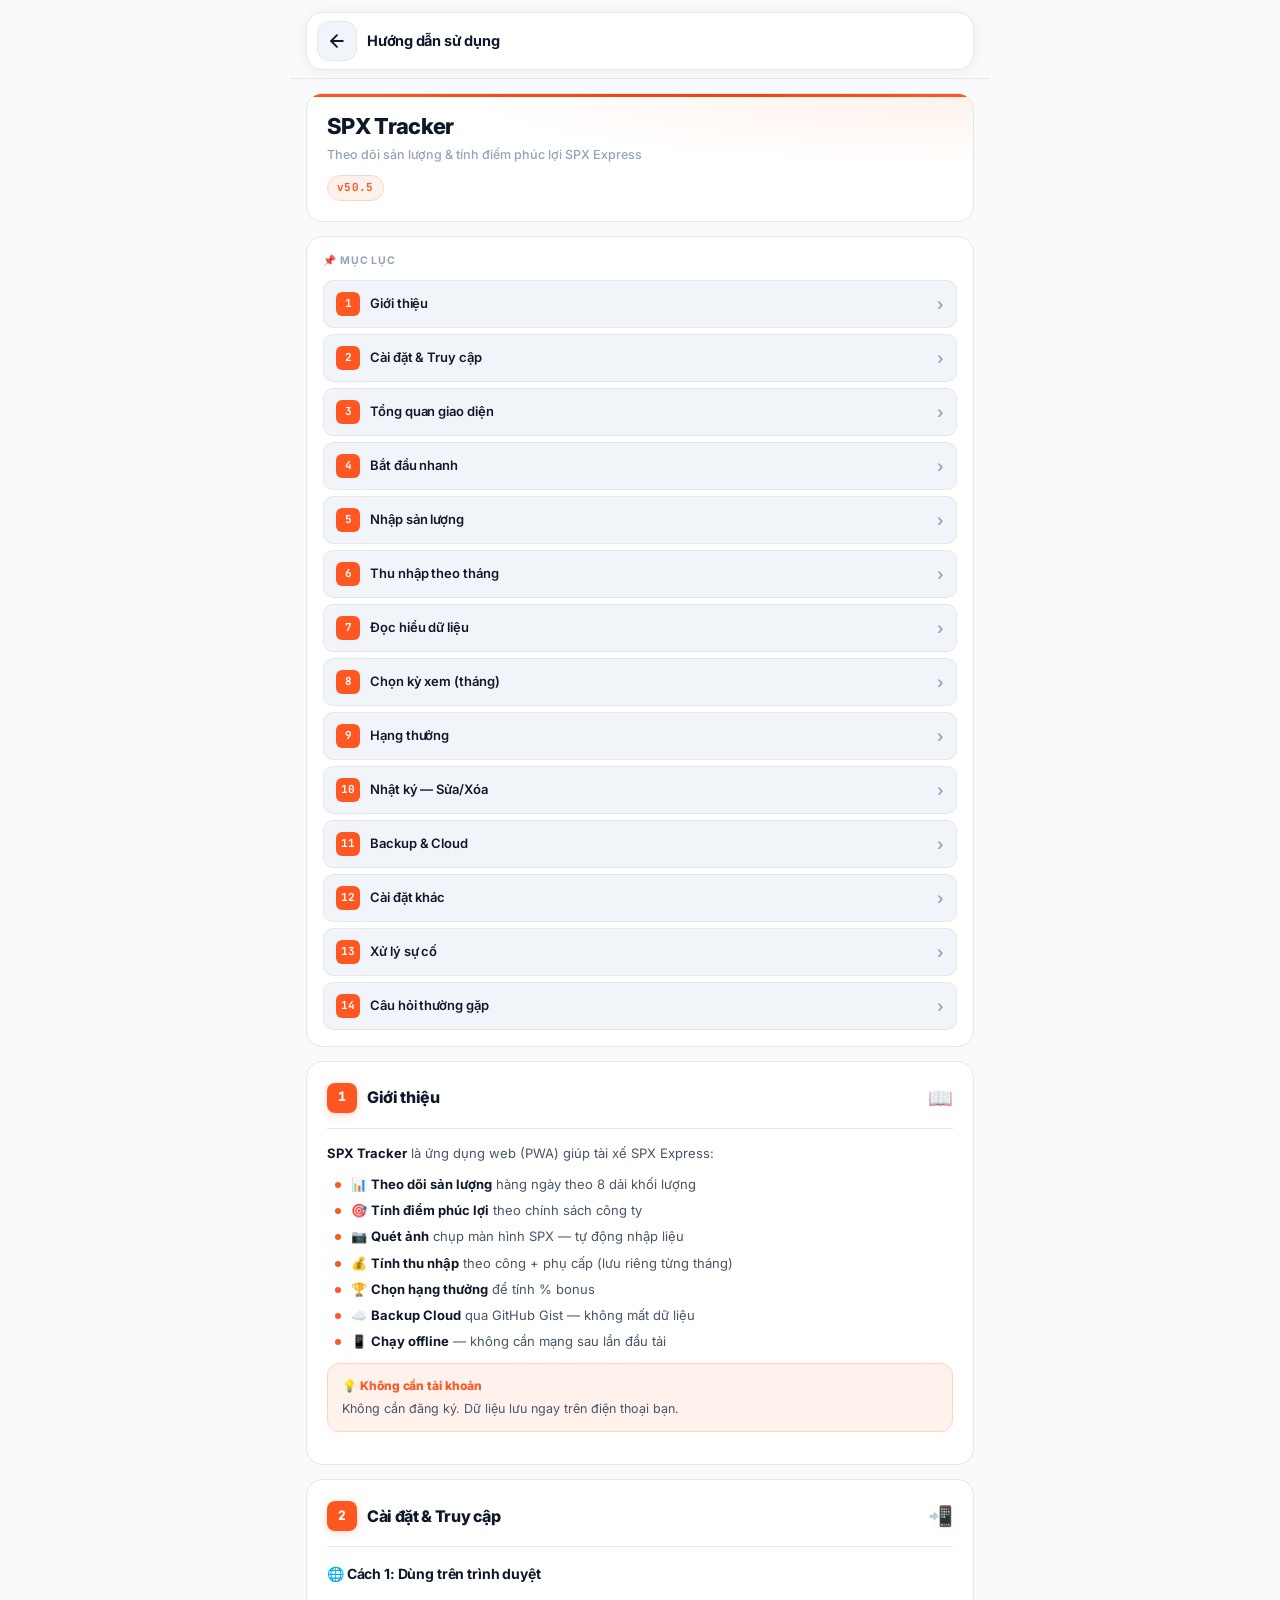
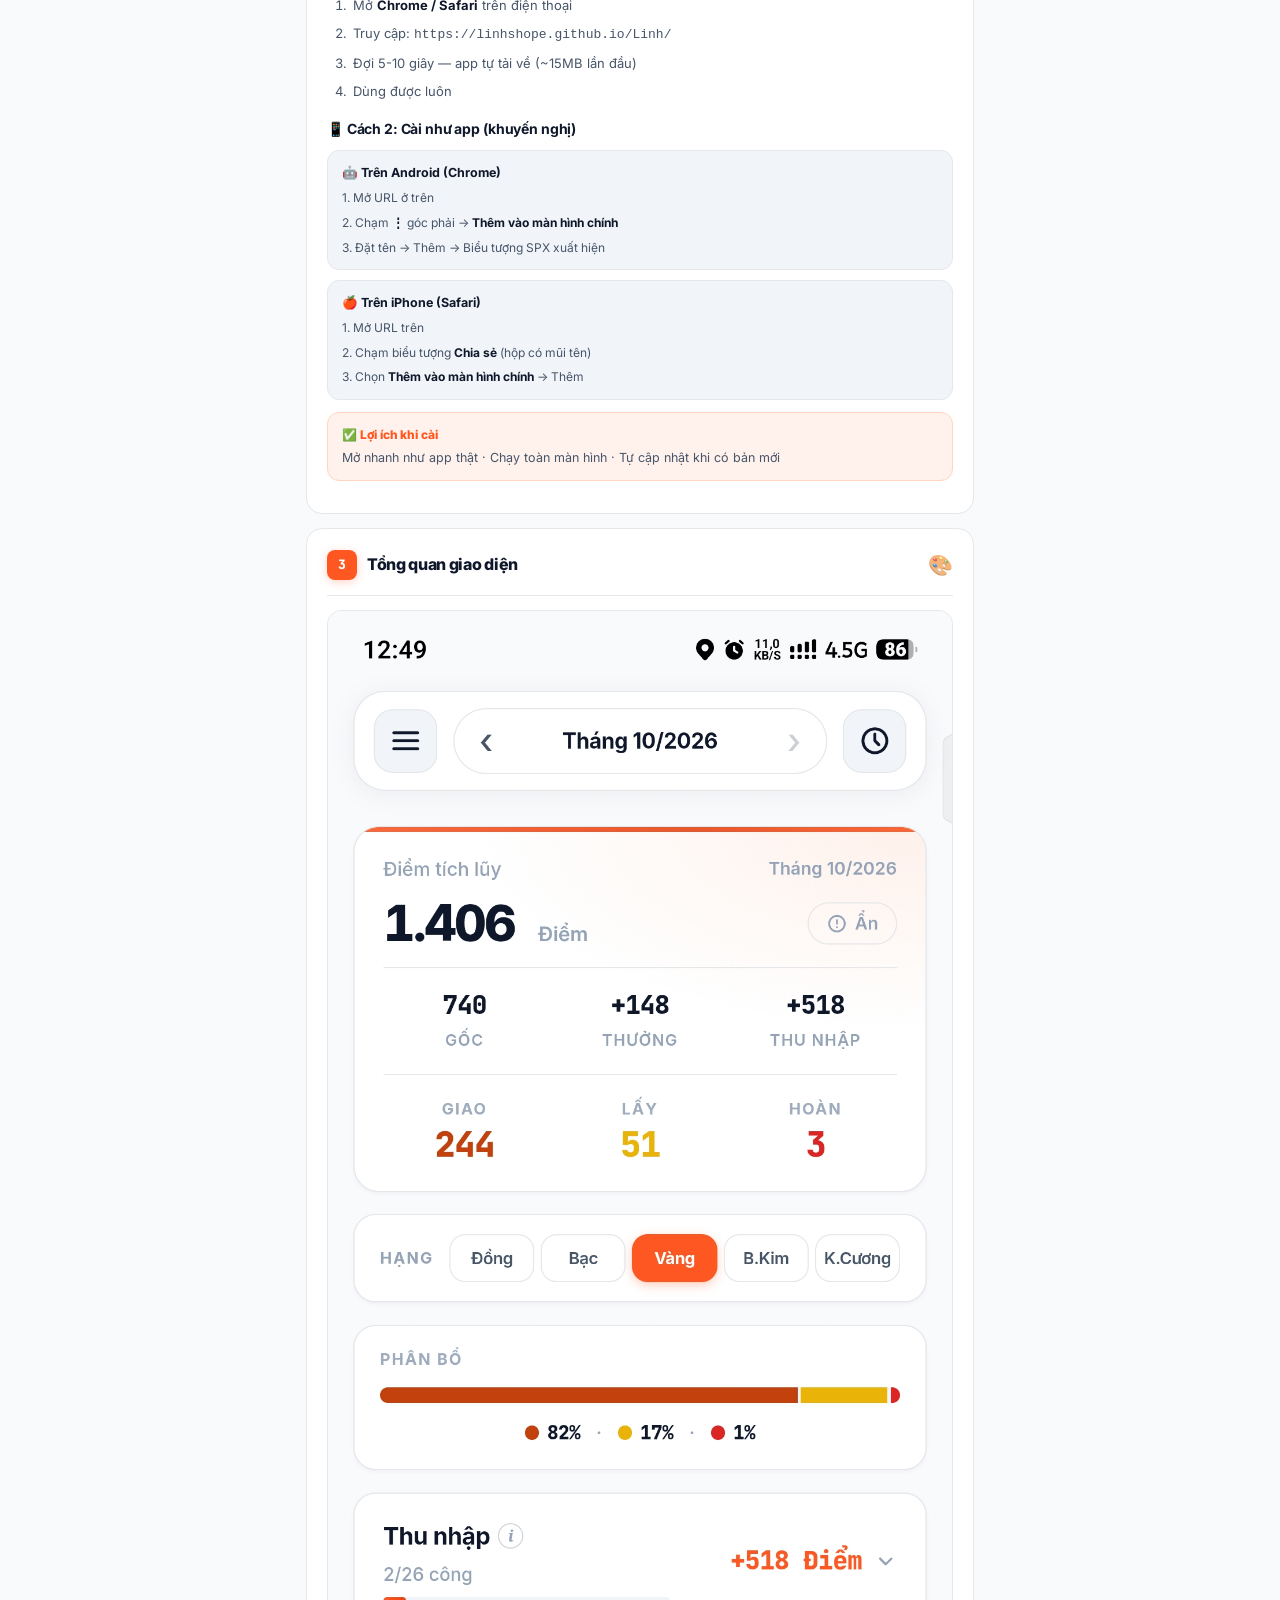
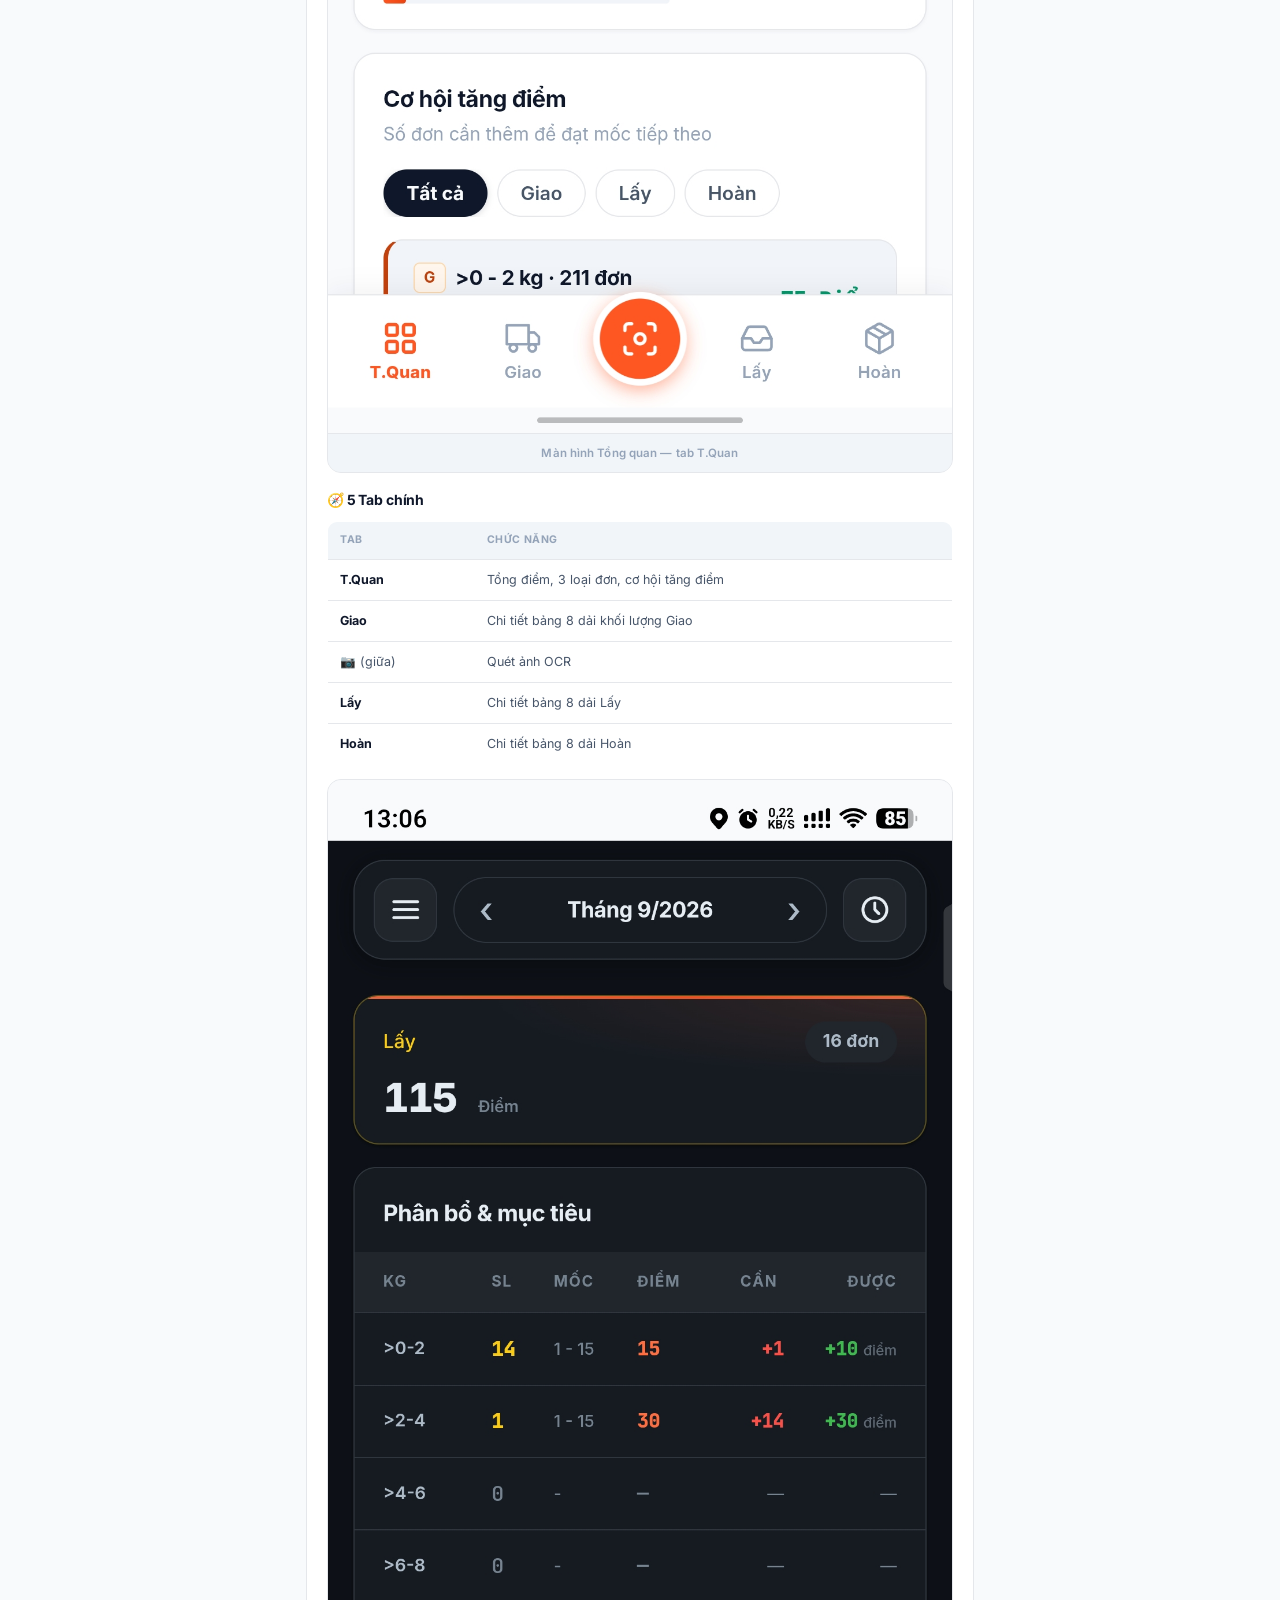
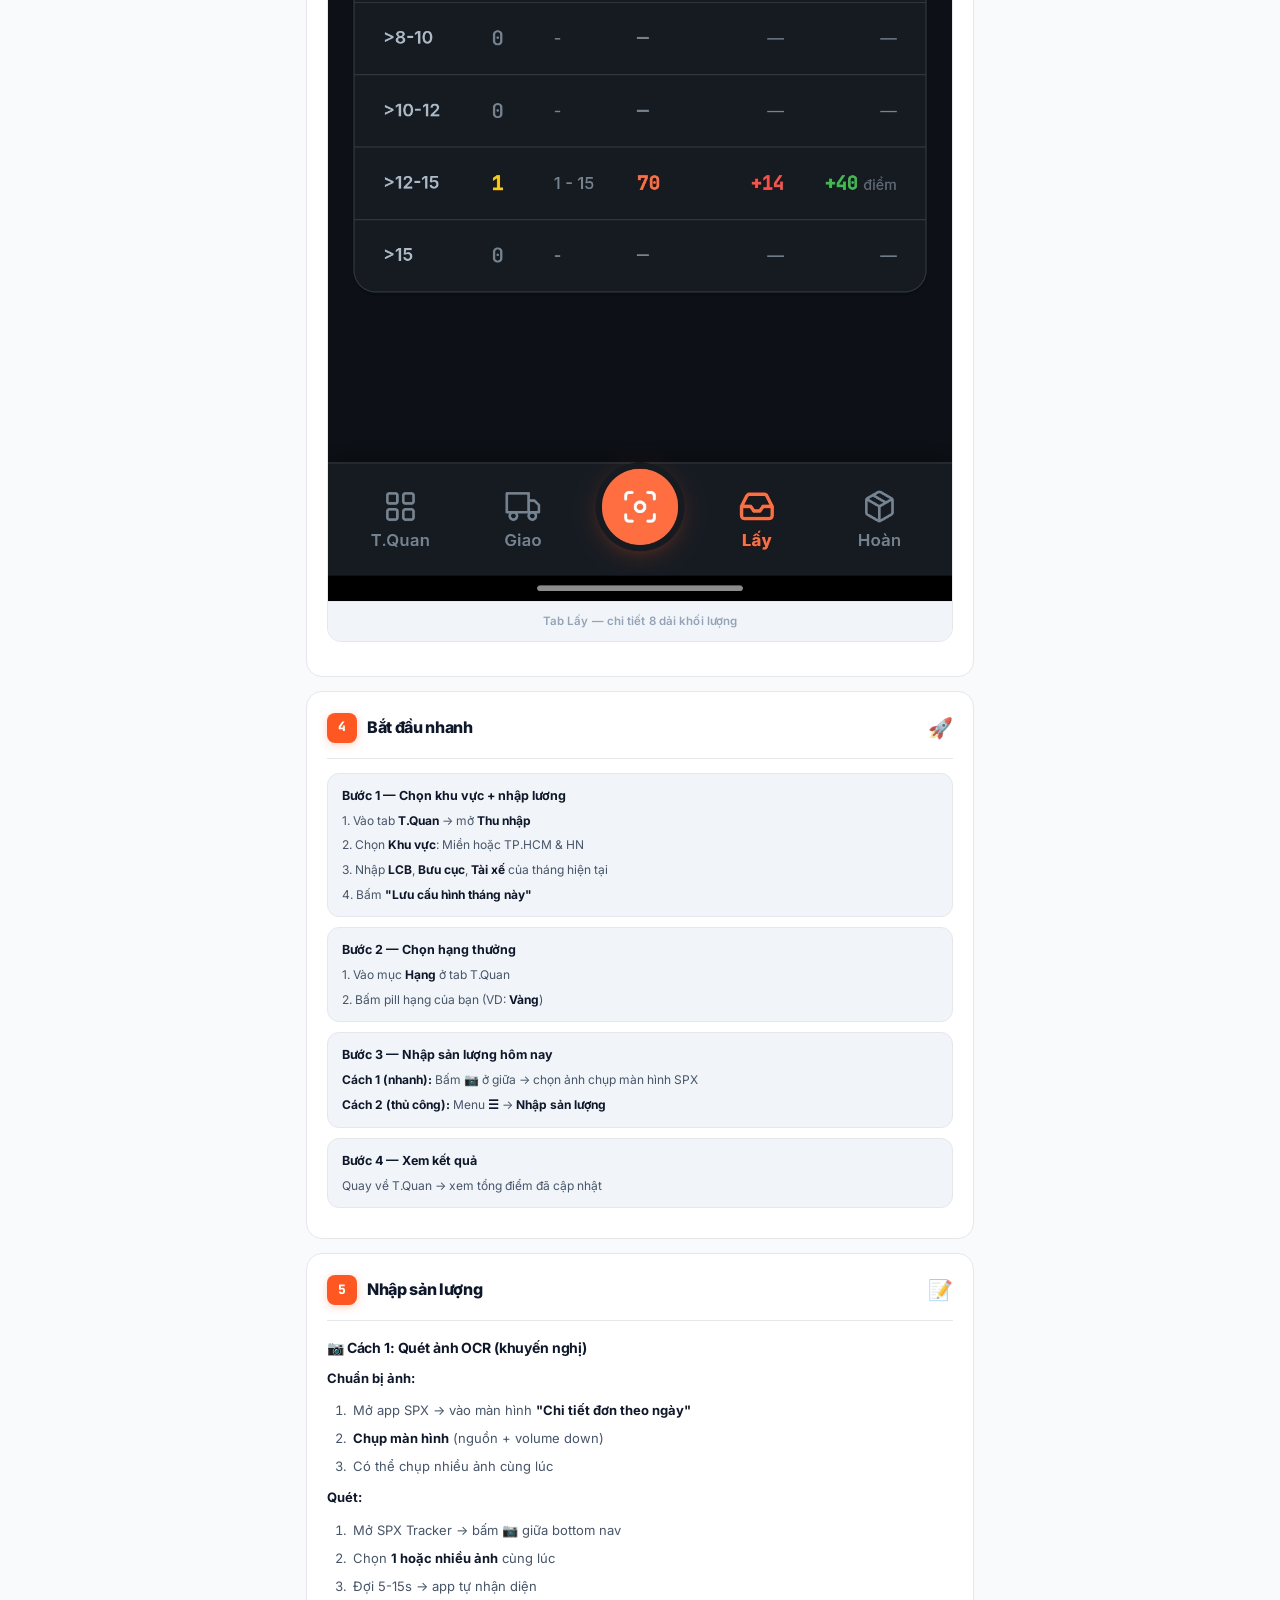
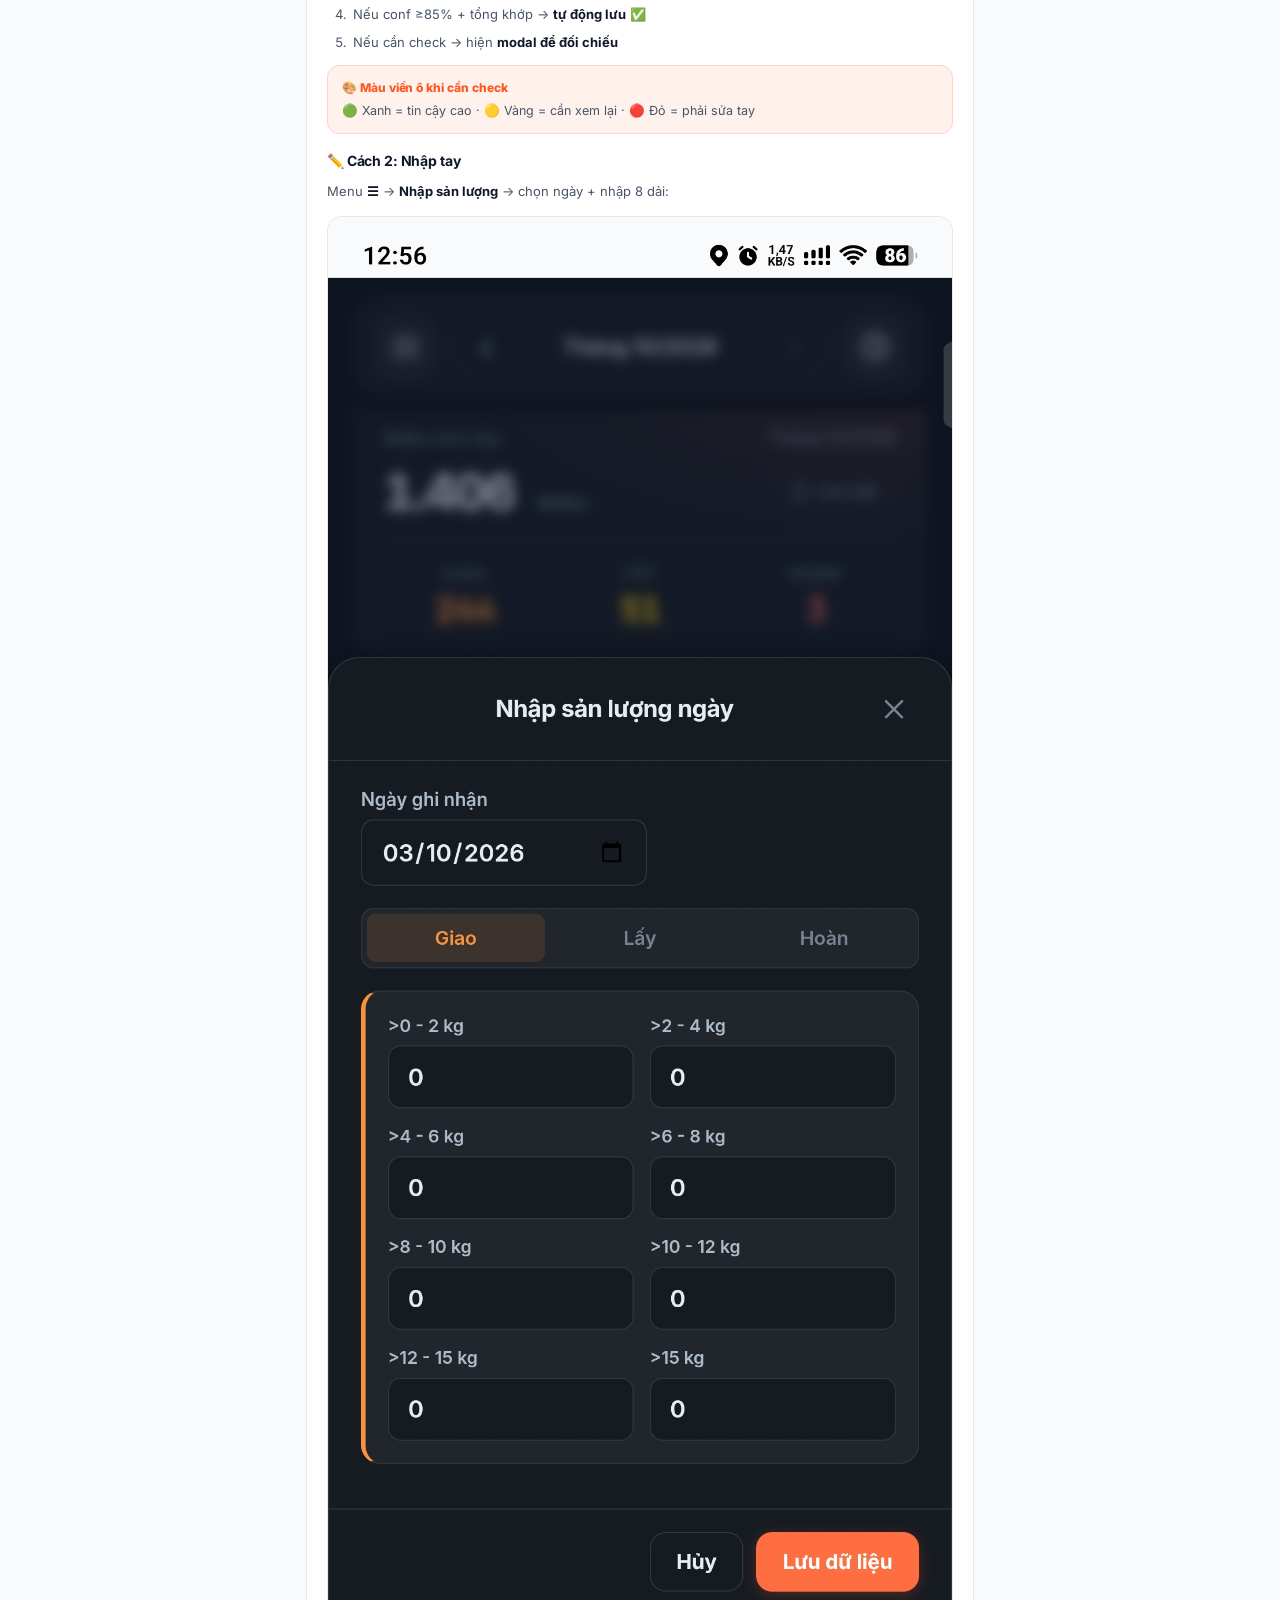
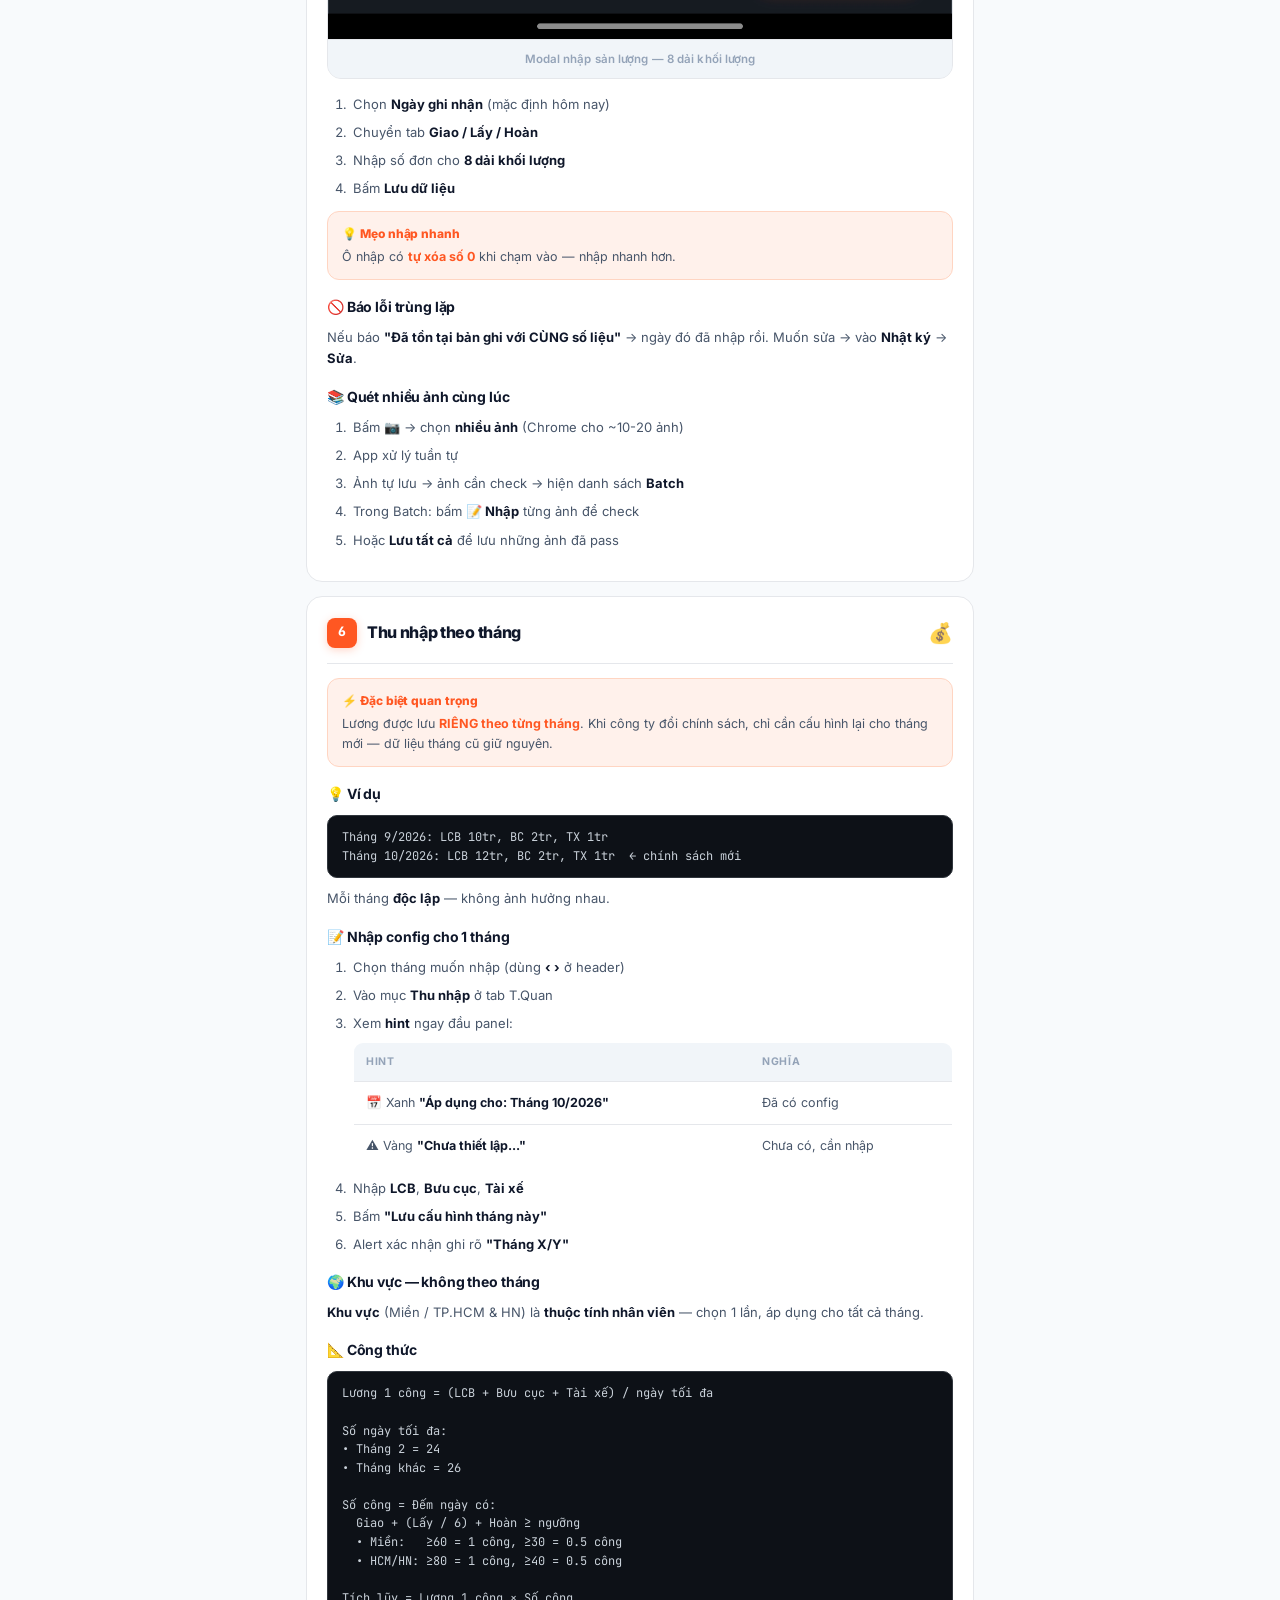
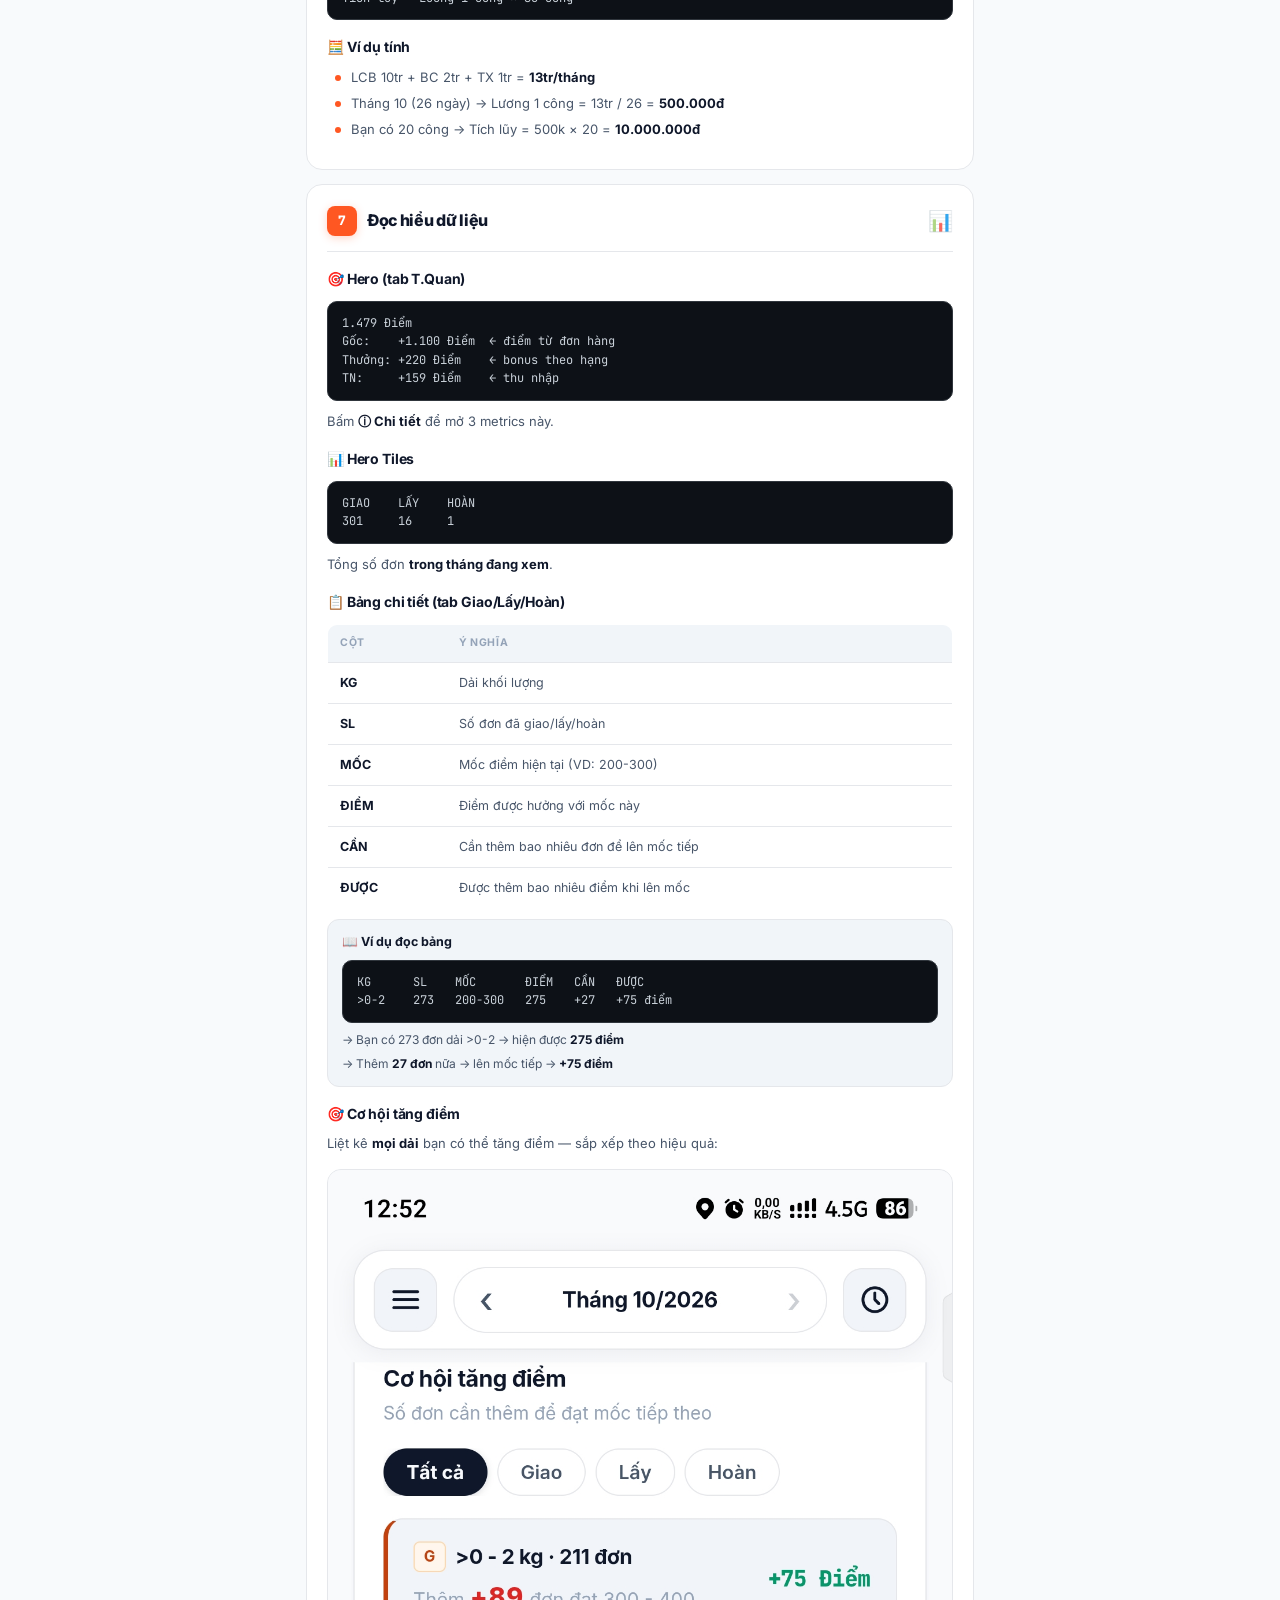
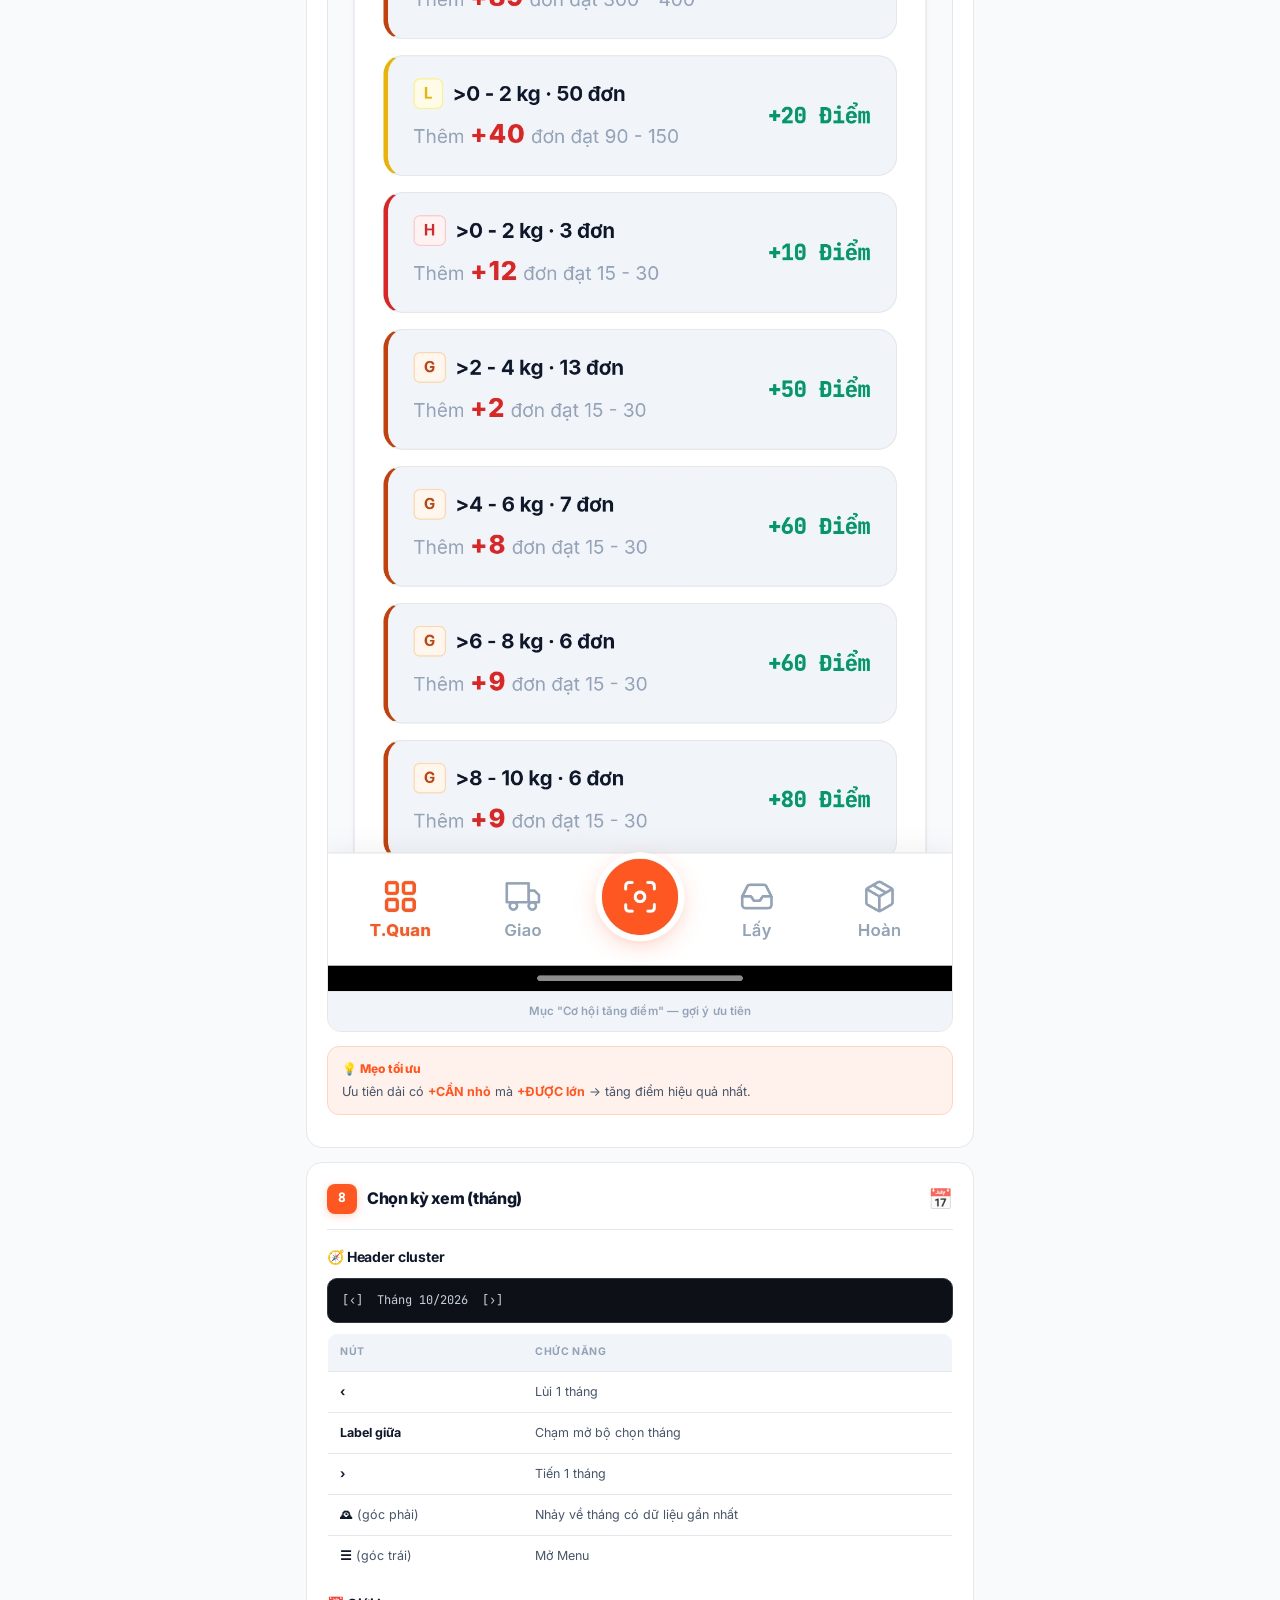
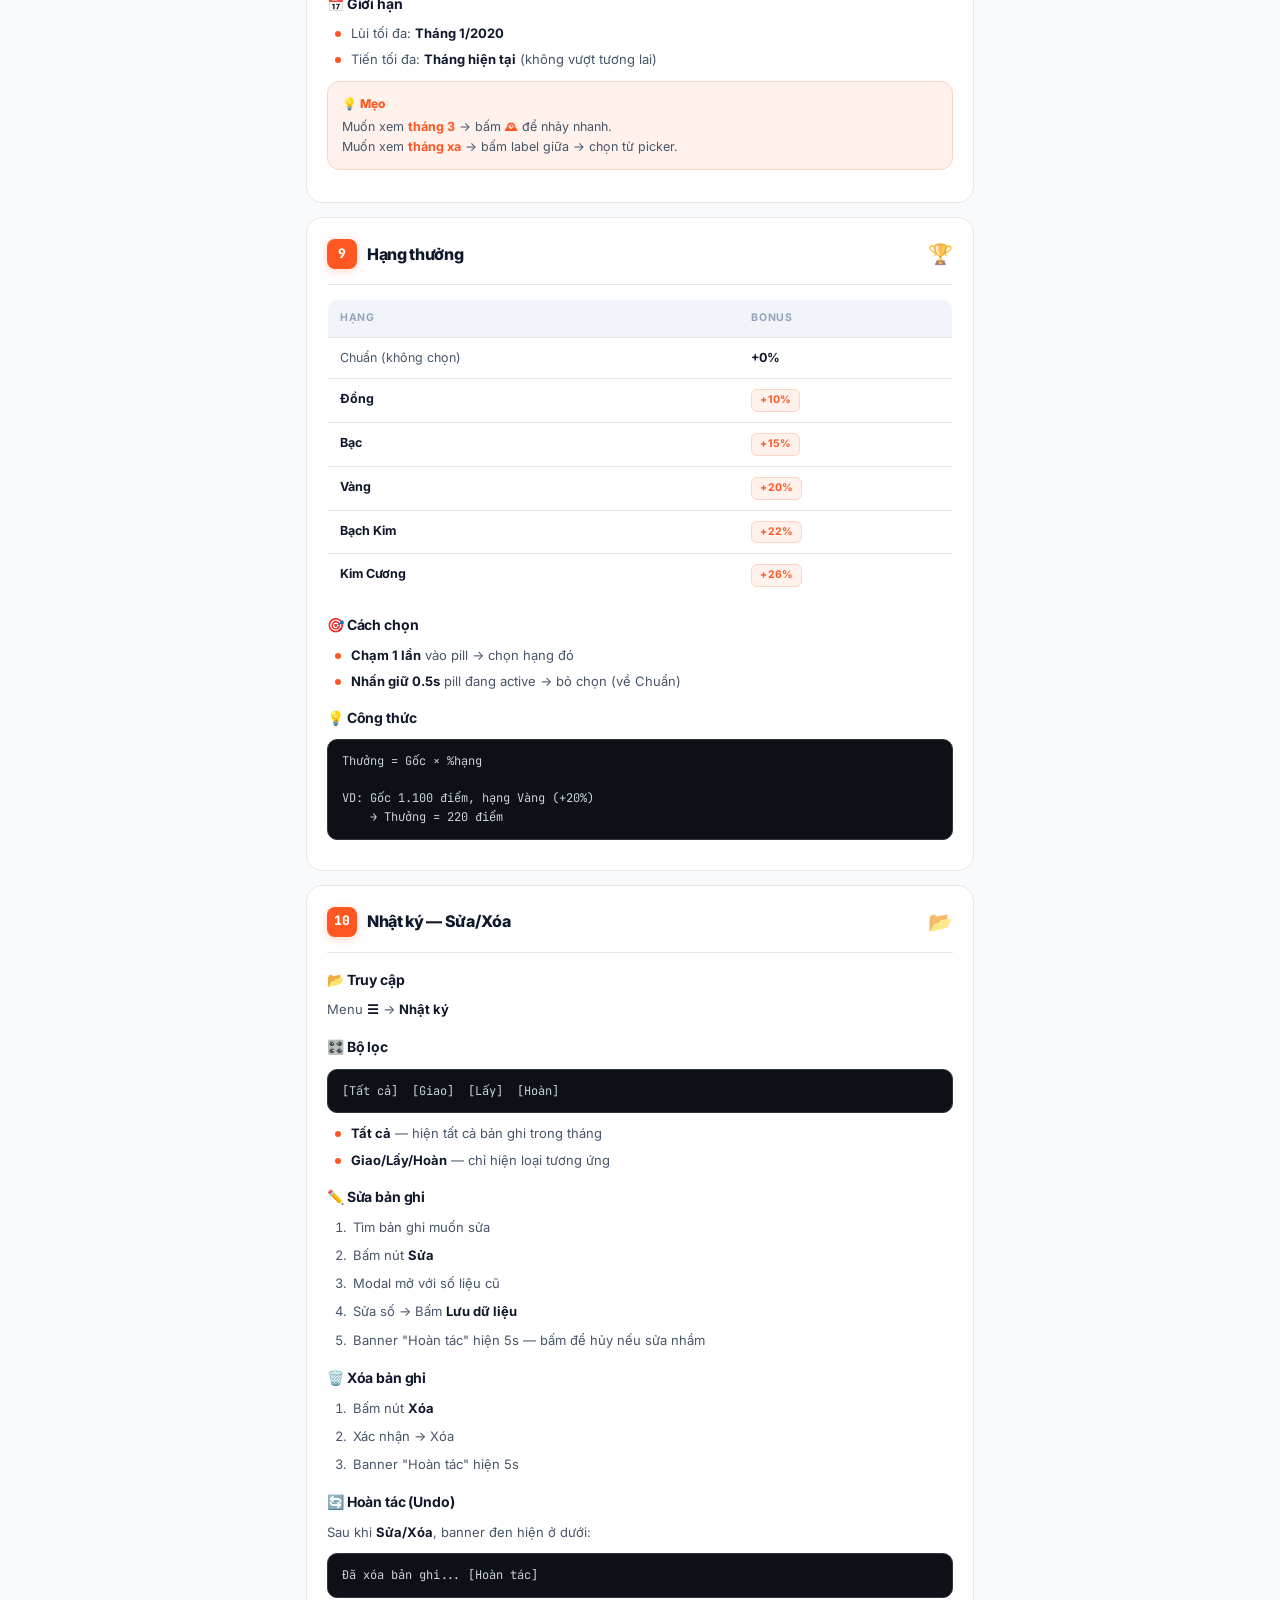
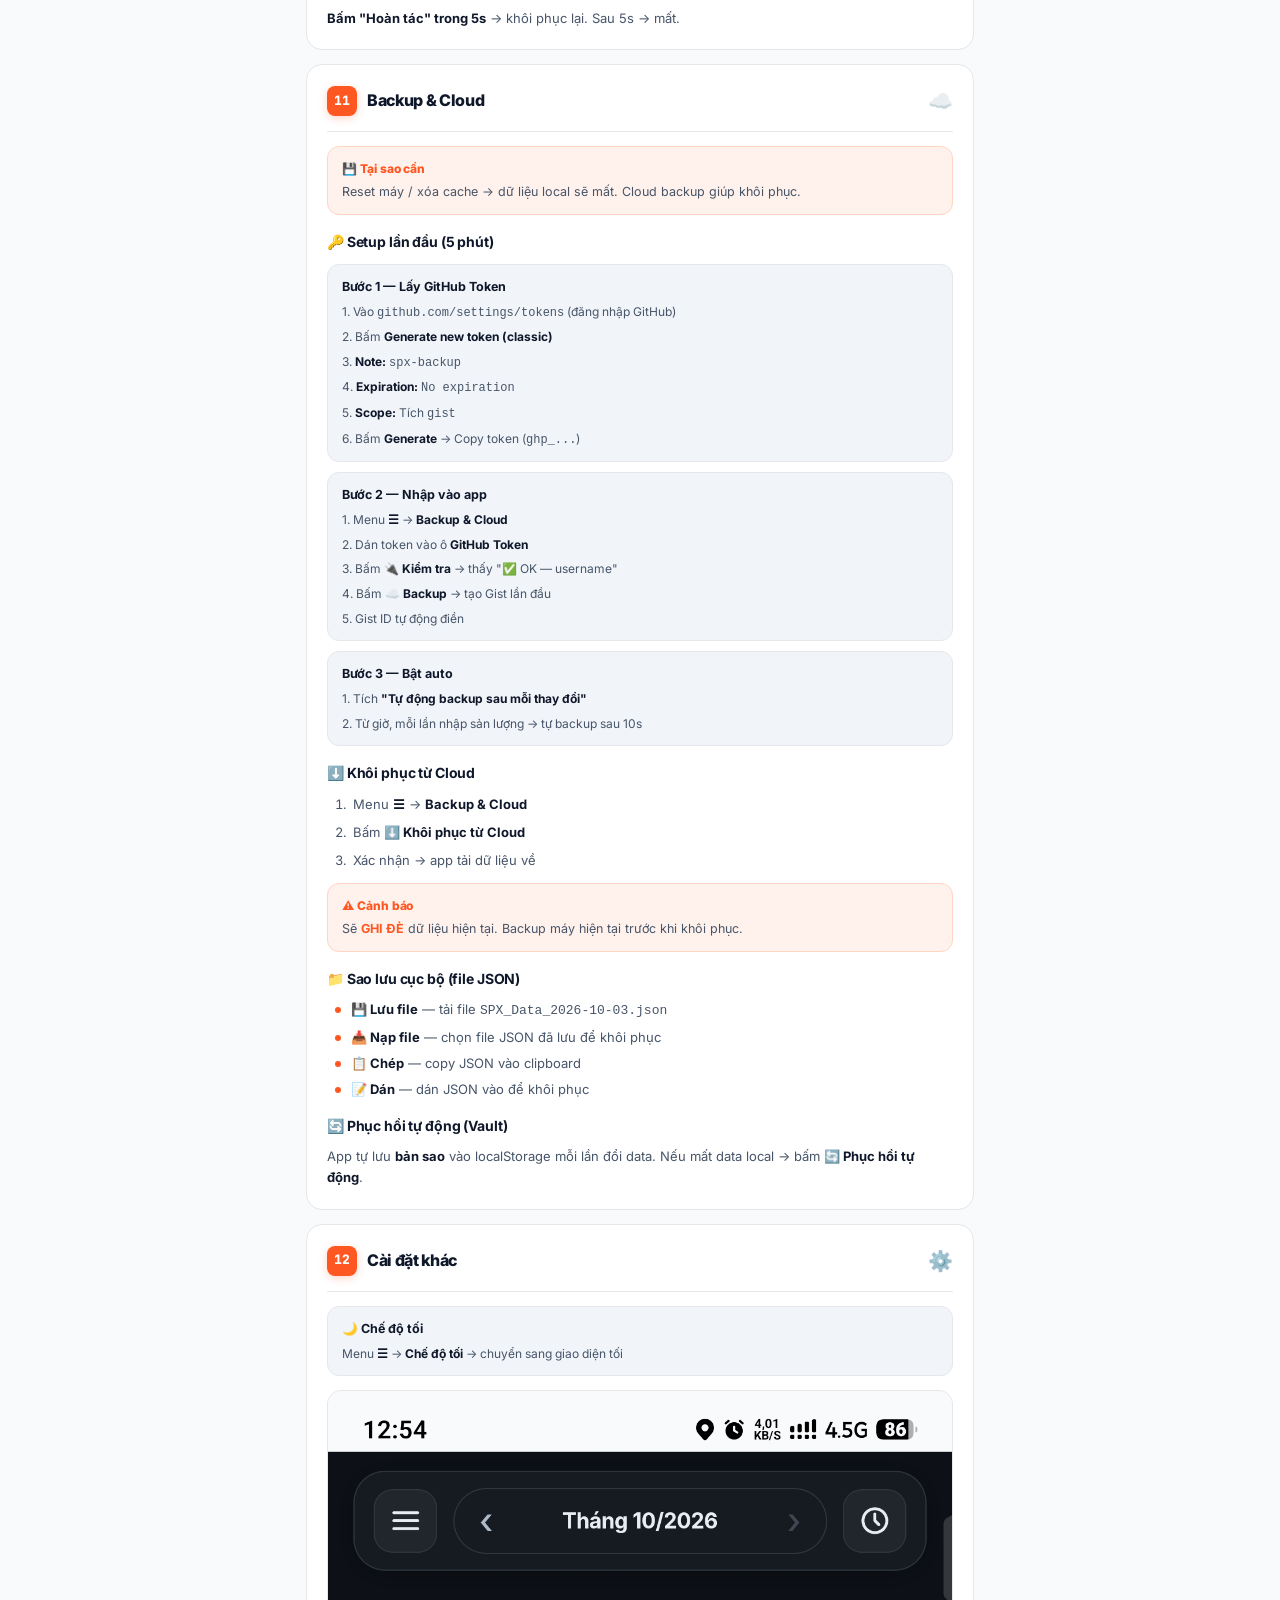
==== commit 3b7b1804: "Update guide.html" ====
--- a/guide.html
+++ b/guide.html
@@ -621,7 +621,7 @@
     <h3 class="g-h3">🌐 Cách 1: Dùng trên trình duyệt</h3>
     <ol class="g-olist">
       <li>Mở <b>Chrome / Safari</b> trên điện thoại</li>
-      <li>Truy cập: <code>https://linhshope124-a11y.github.io/Linh/</code></li>
+      <li>Truy cập: <code>https://linhshope.github.io/Linh/</code></li>
       <li>Đợi 5-10 giây — app tự tải về (~15MB lần đầu)</li>
       <li>Dùng được luôn</li>
     </ol>
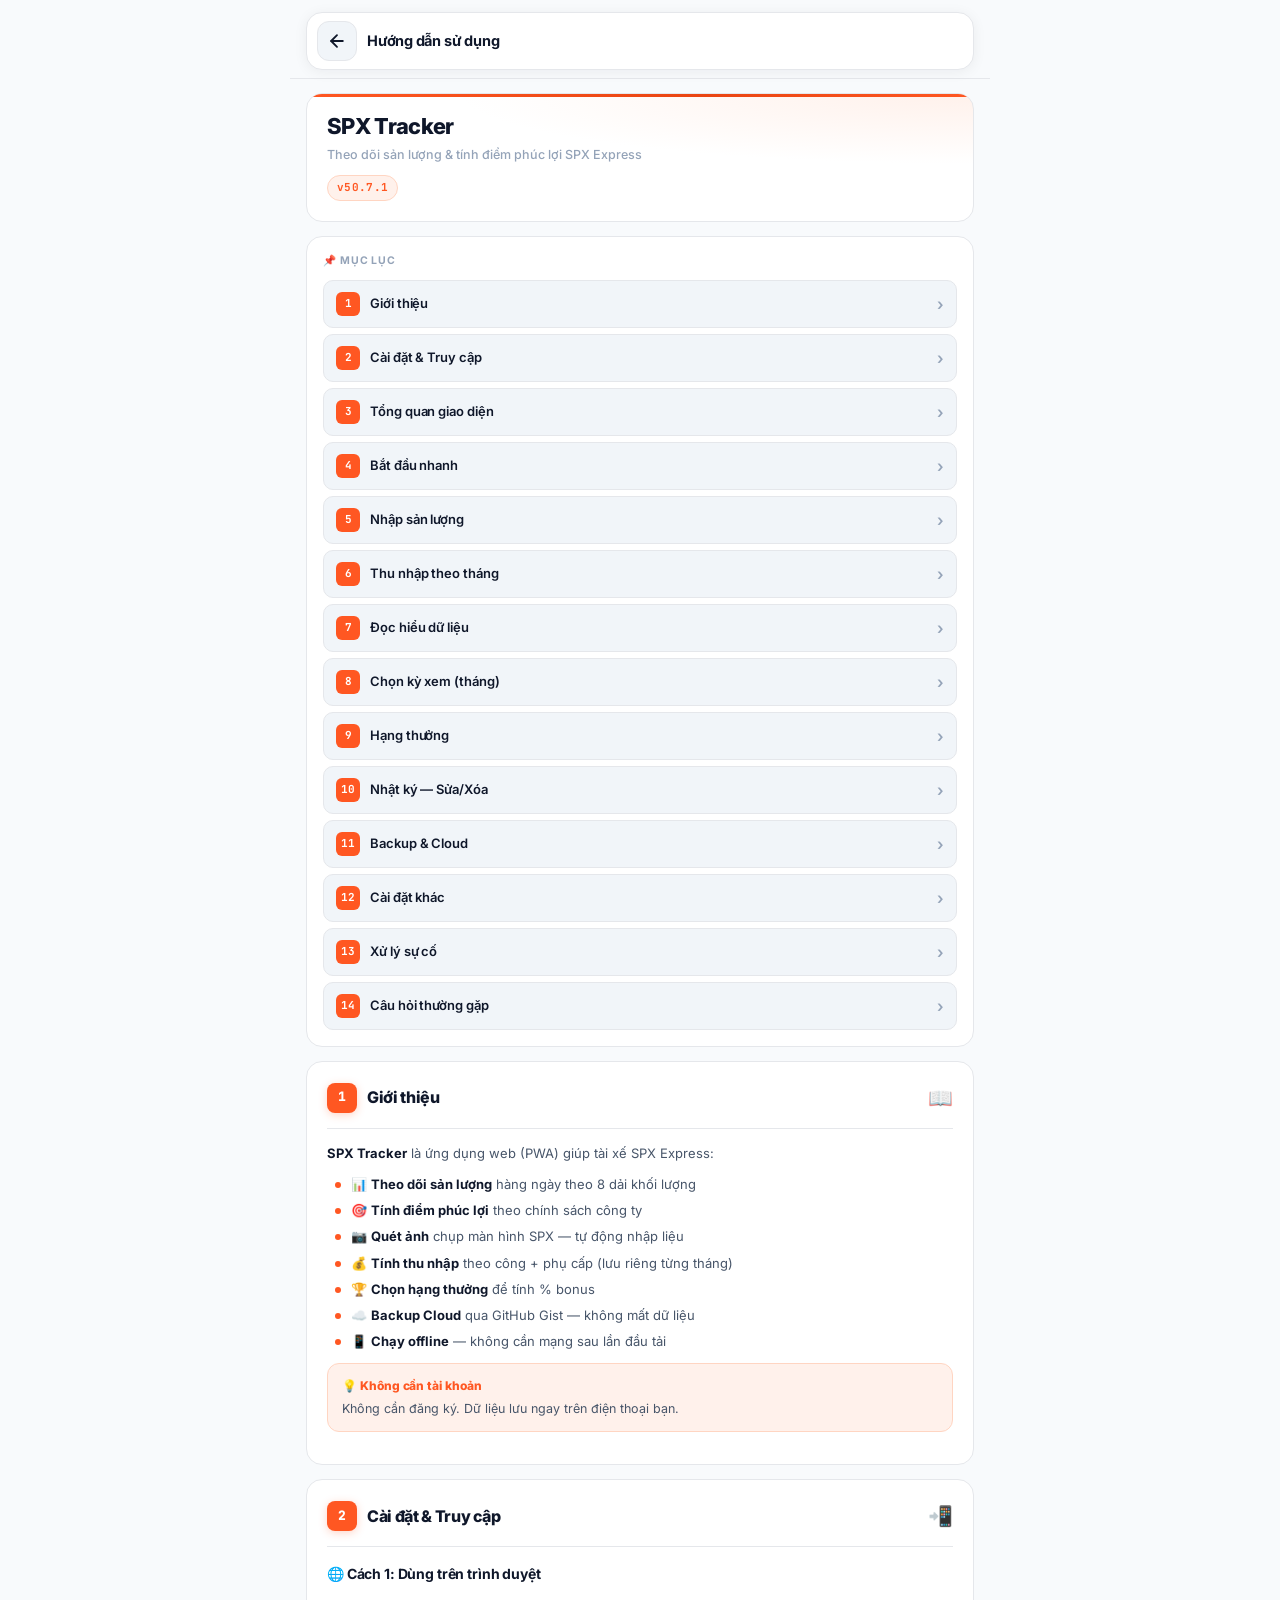
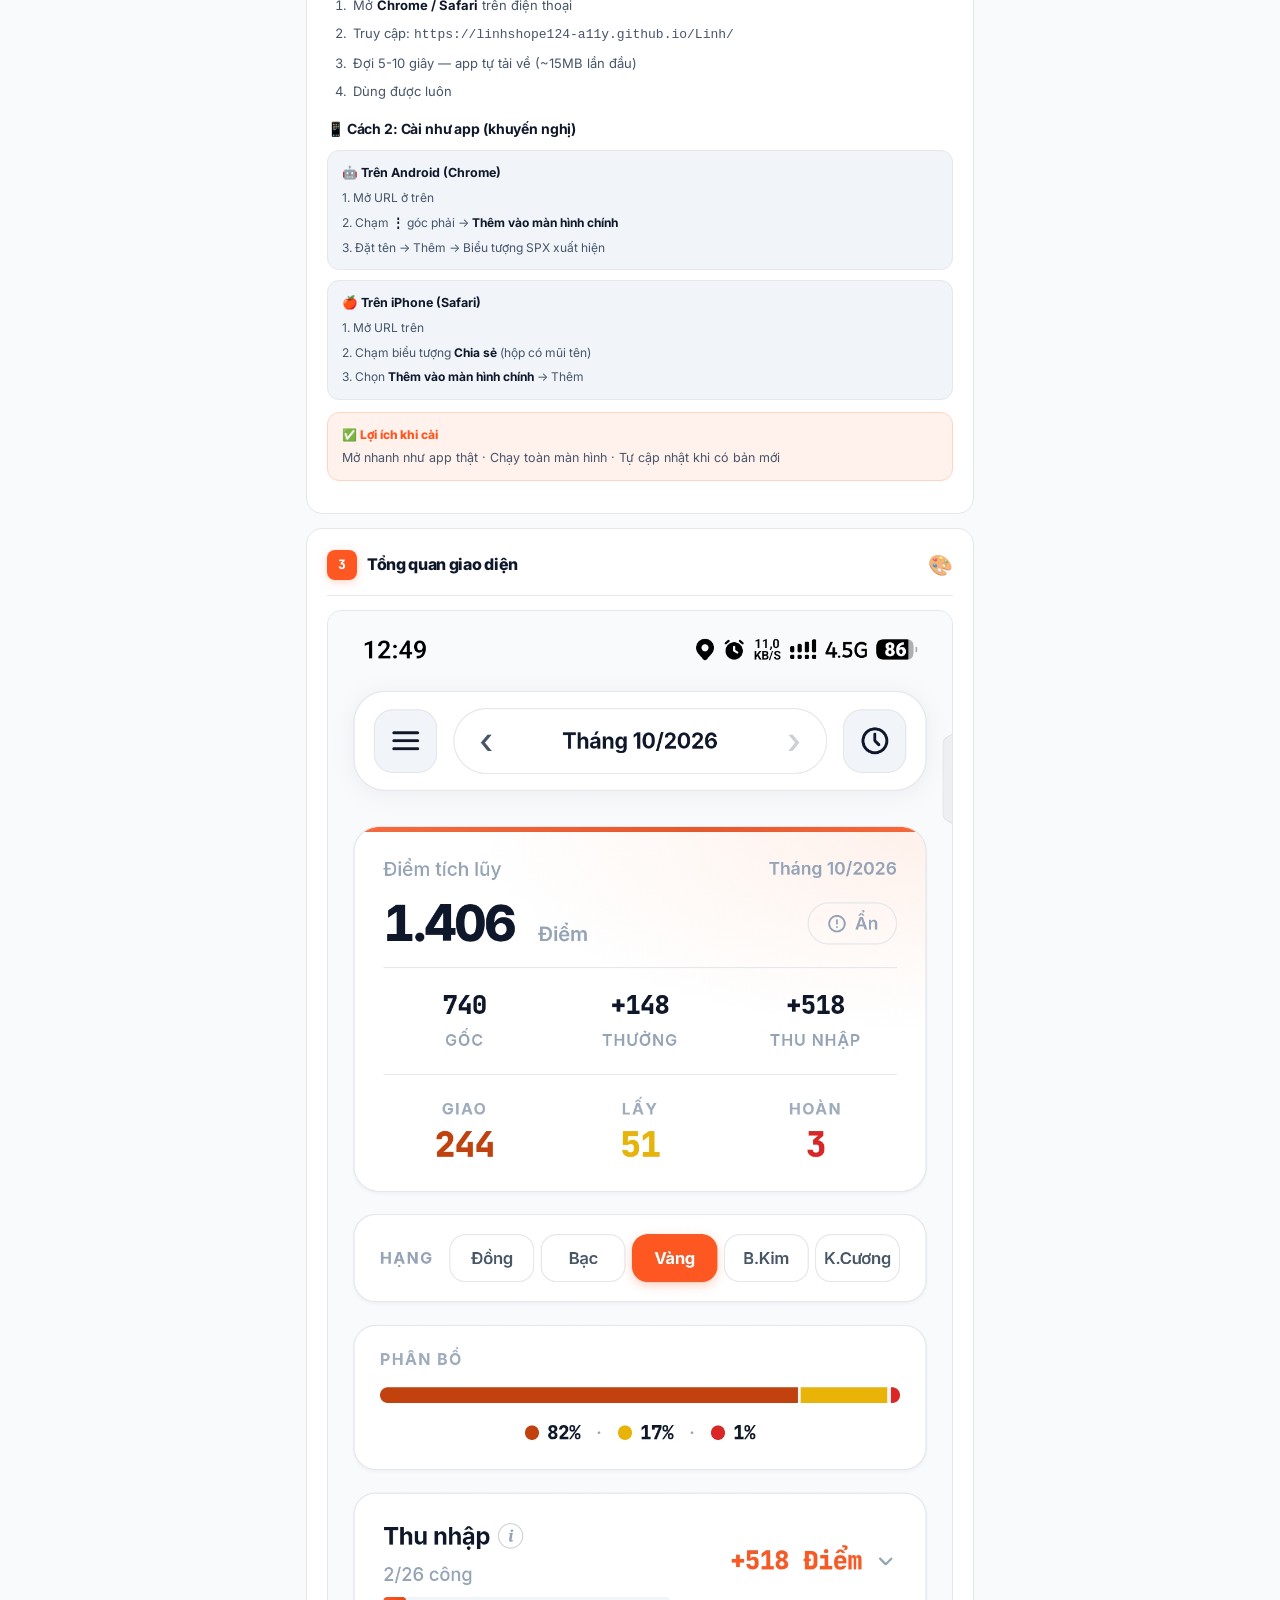
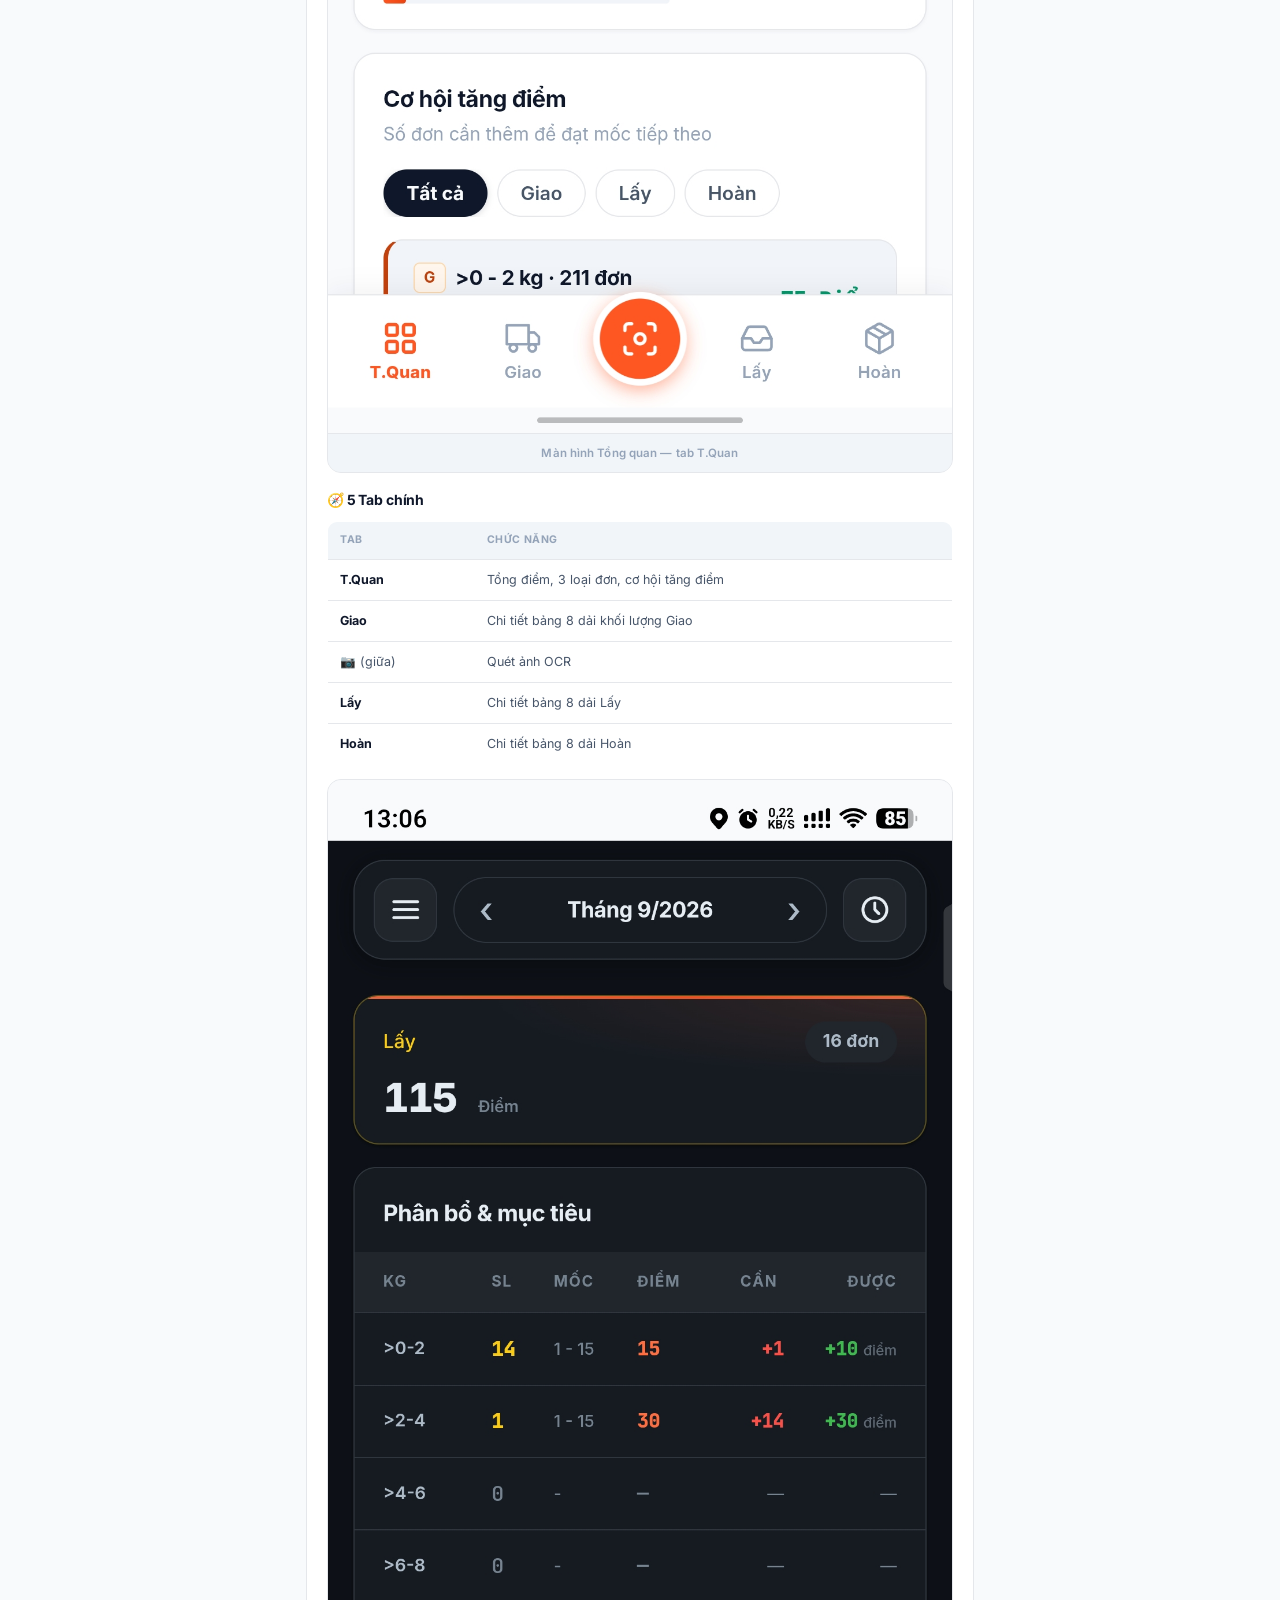
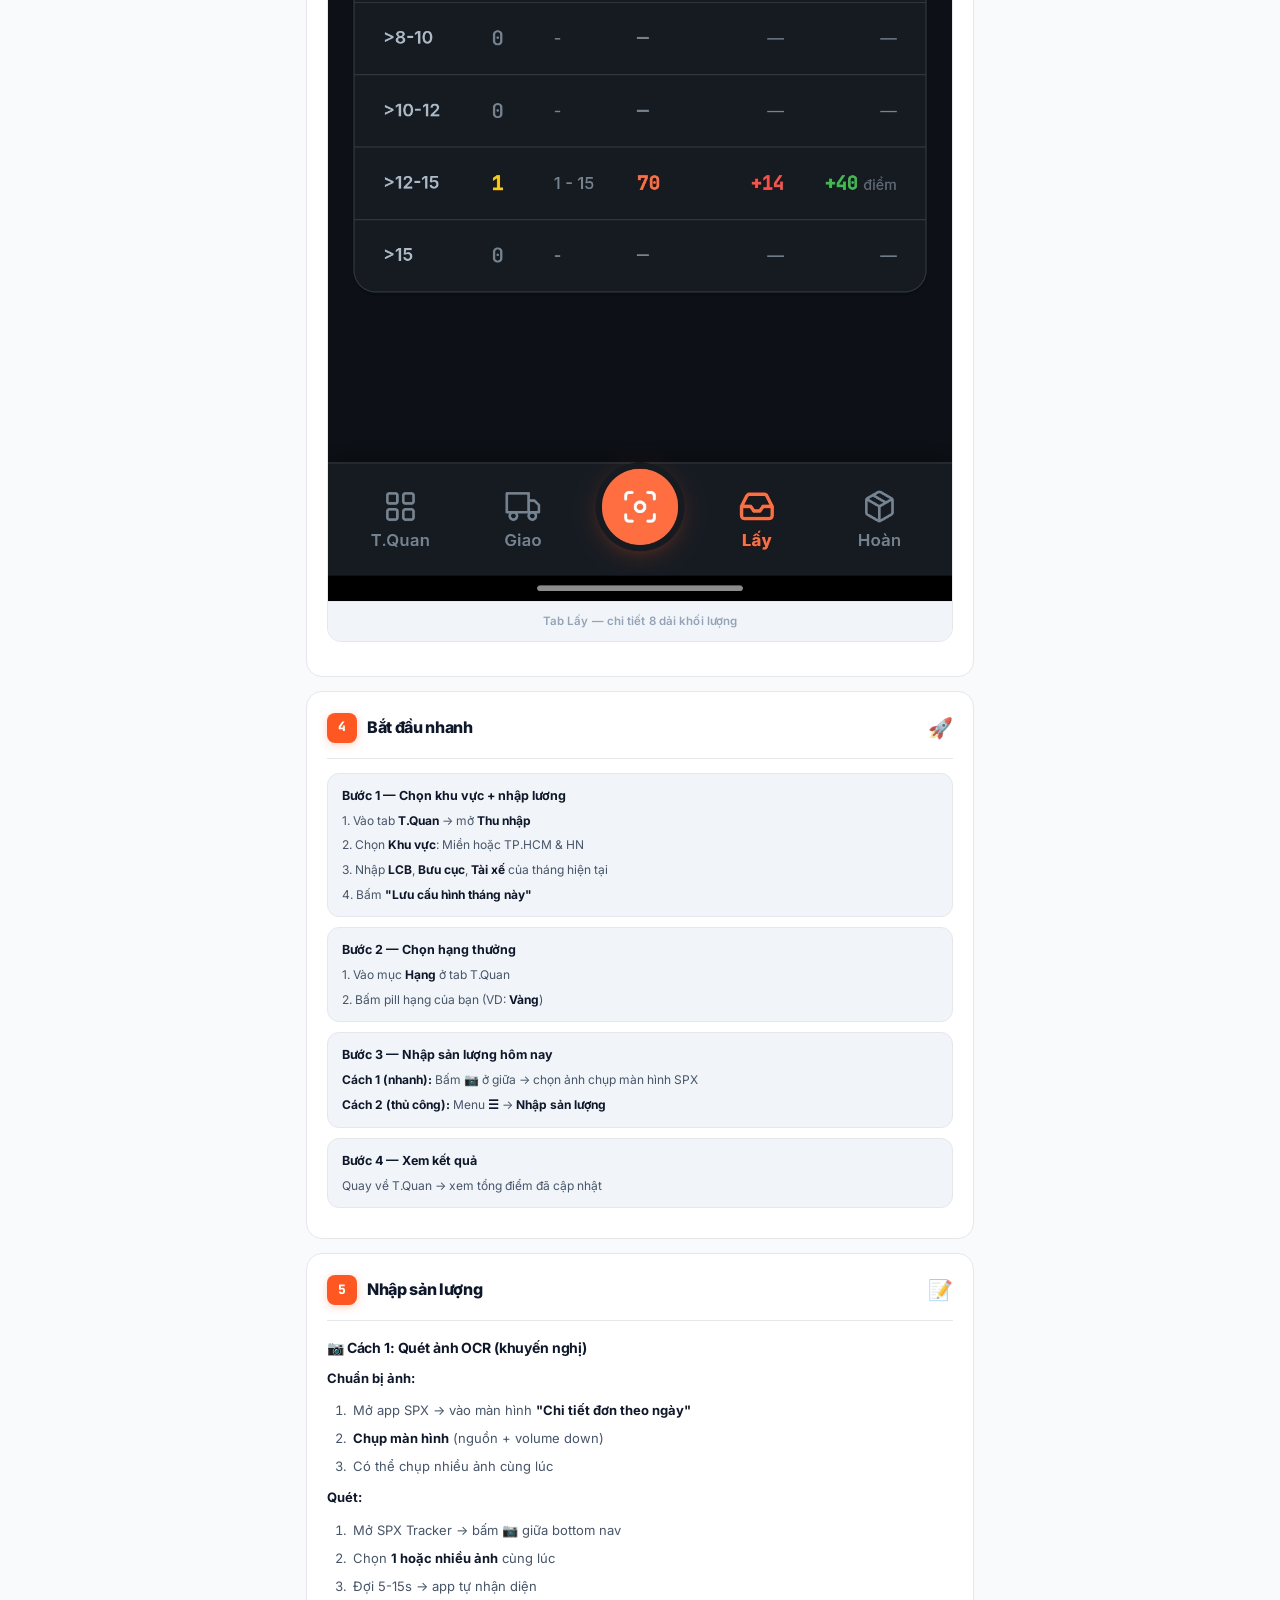
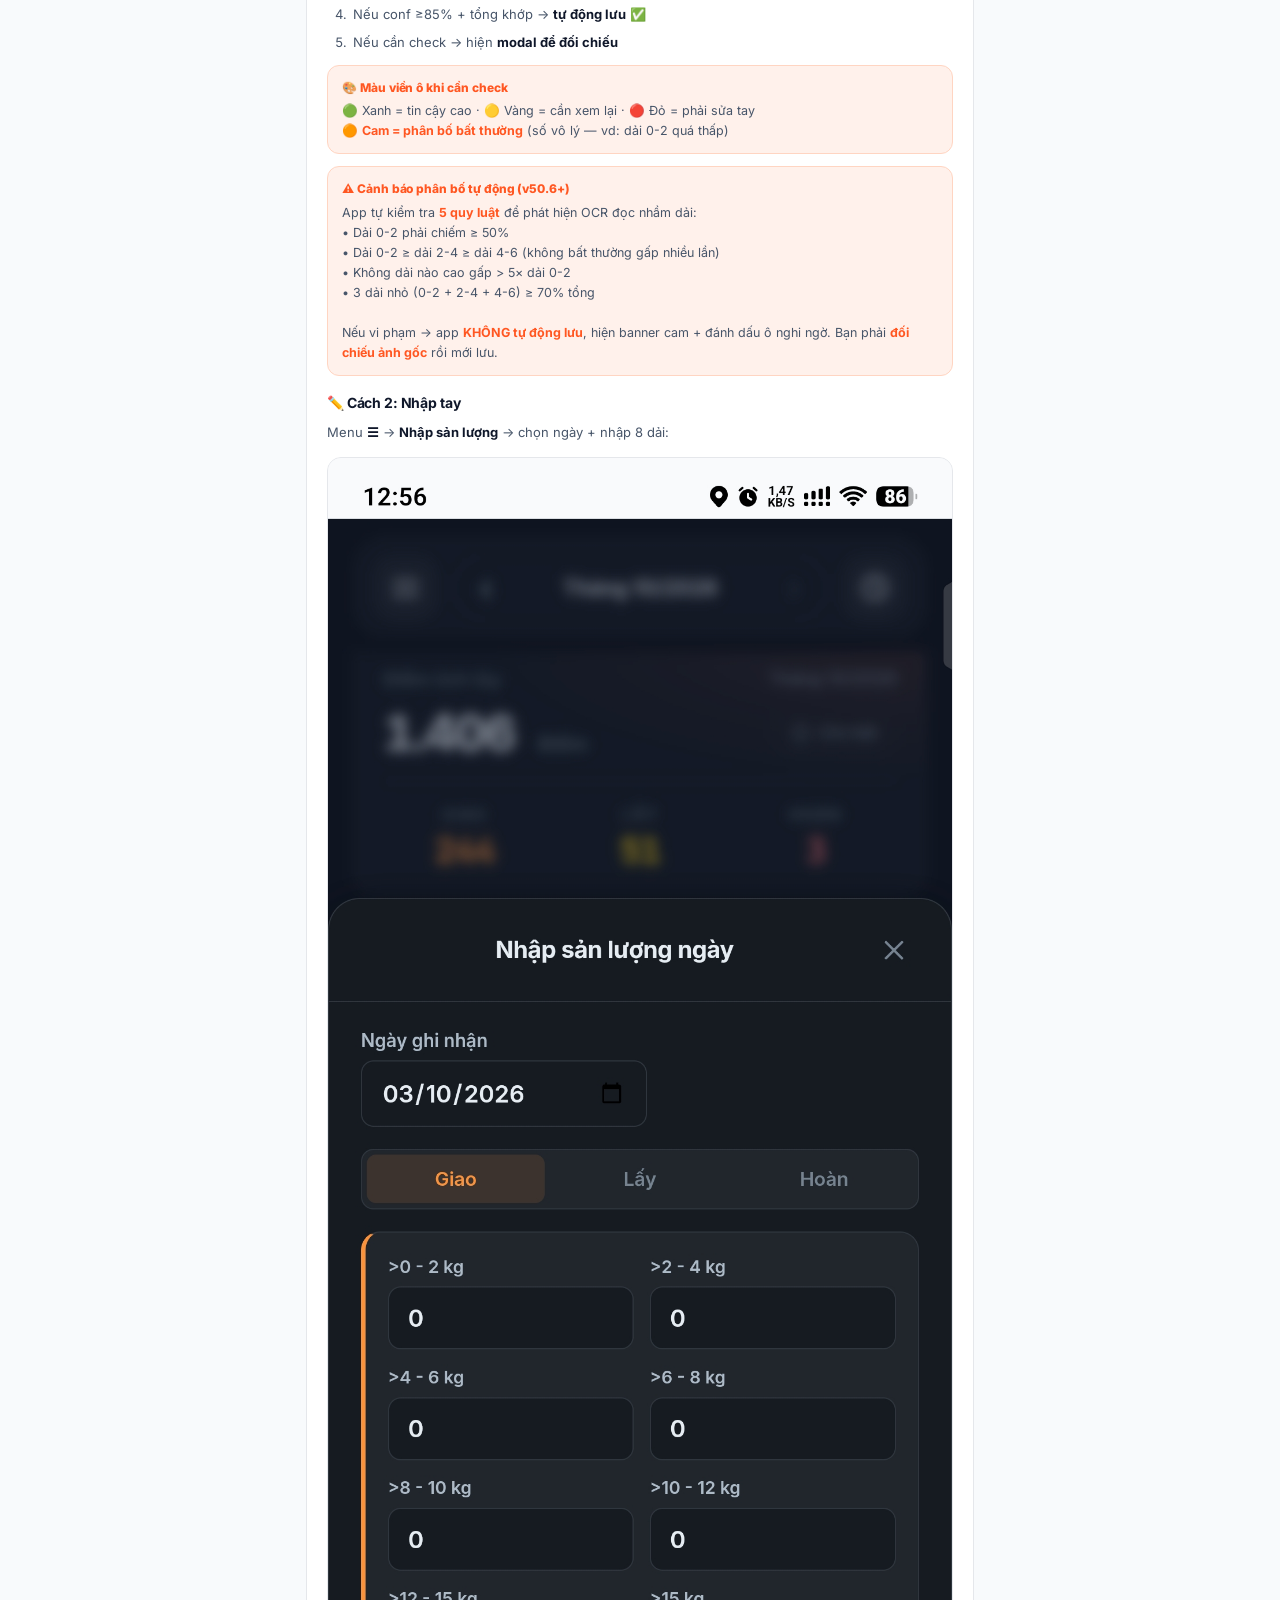
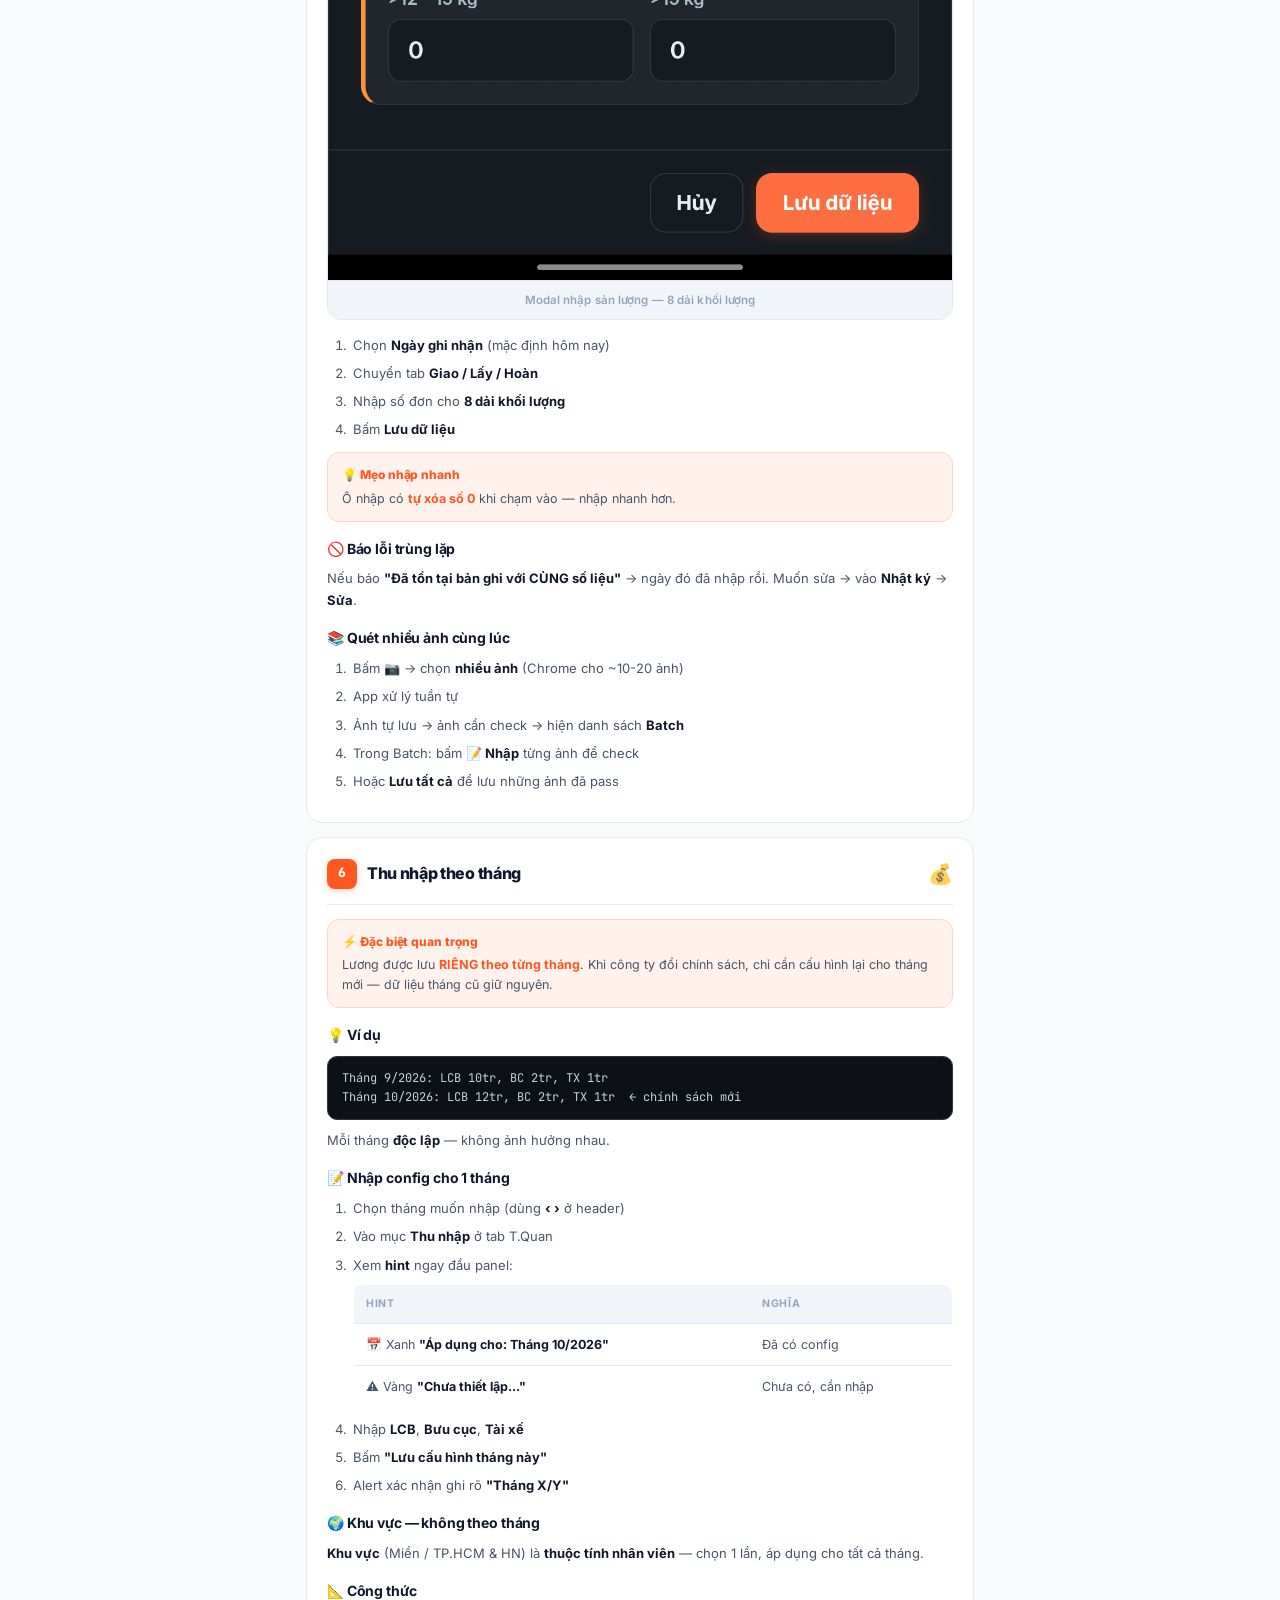
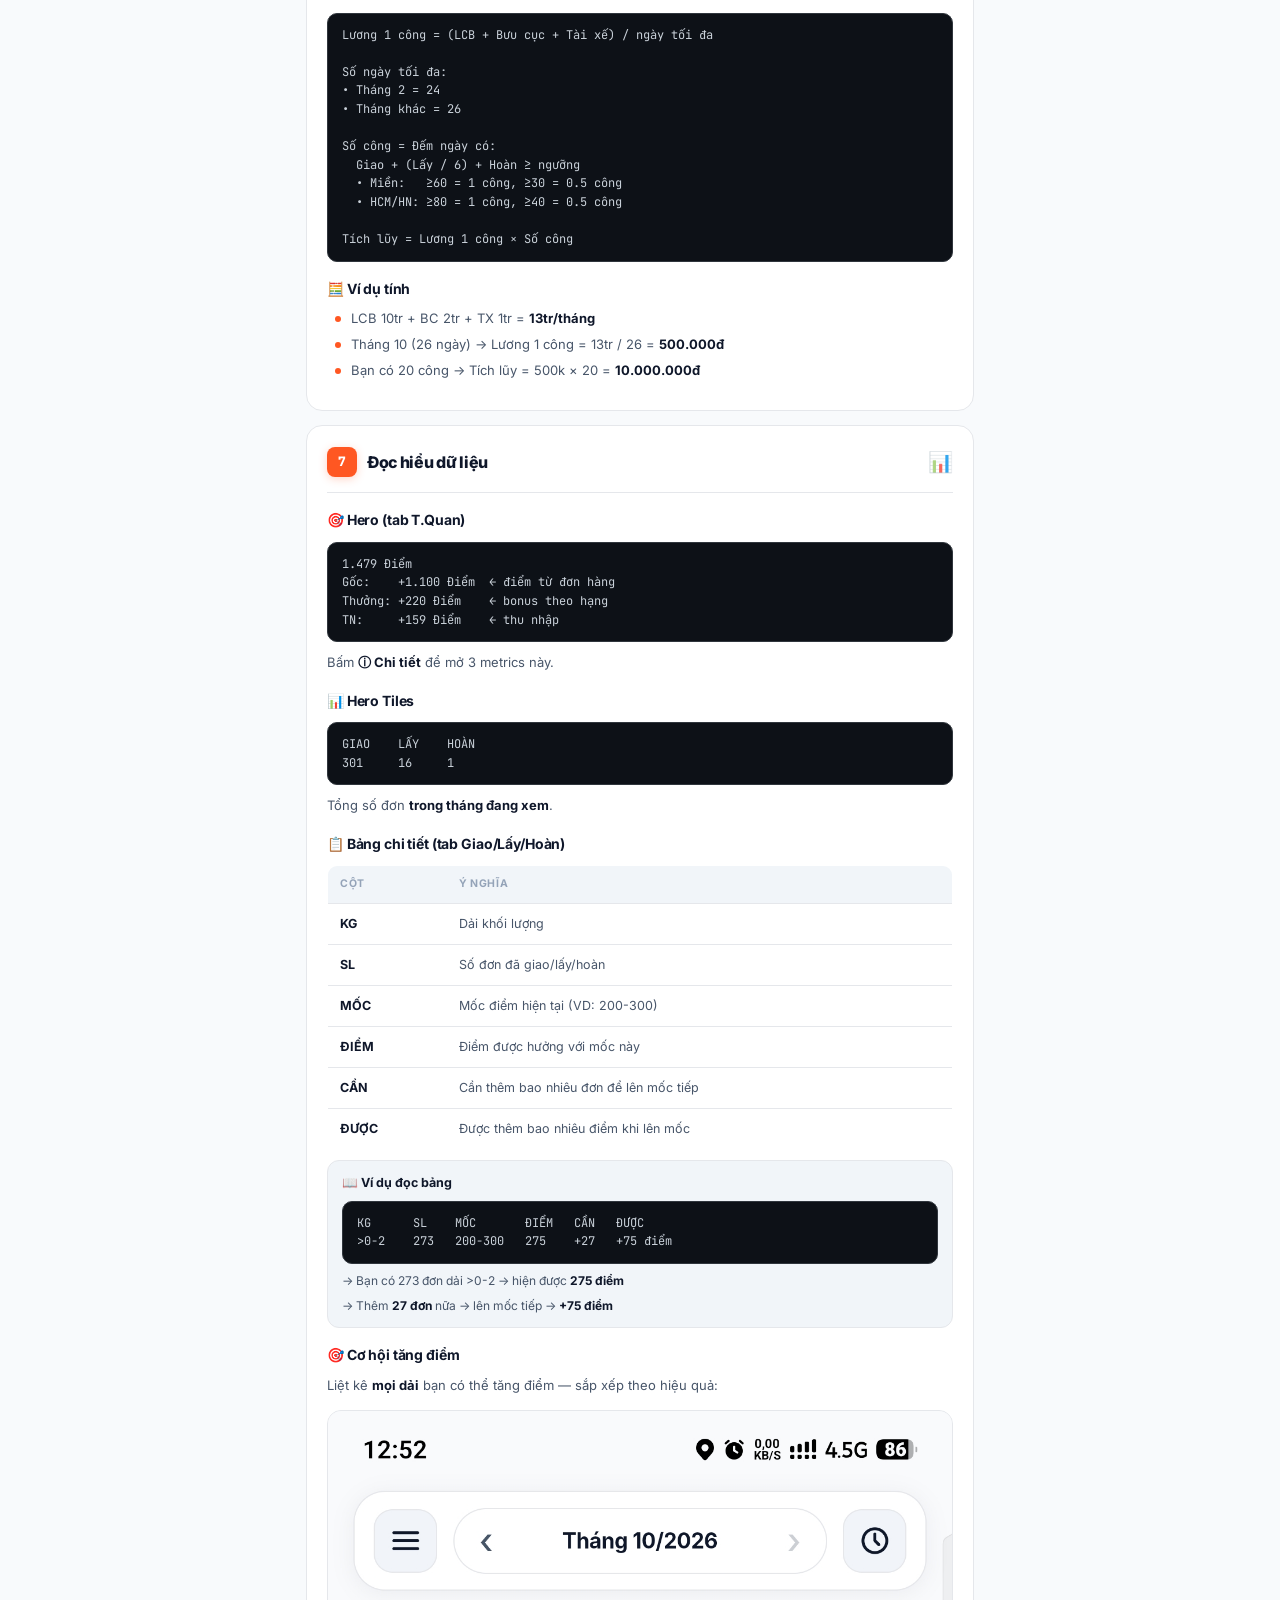
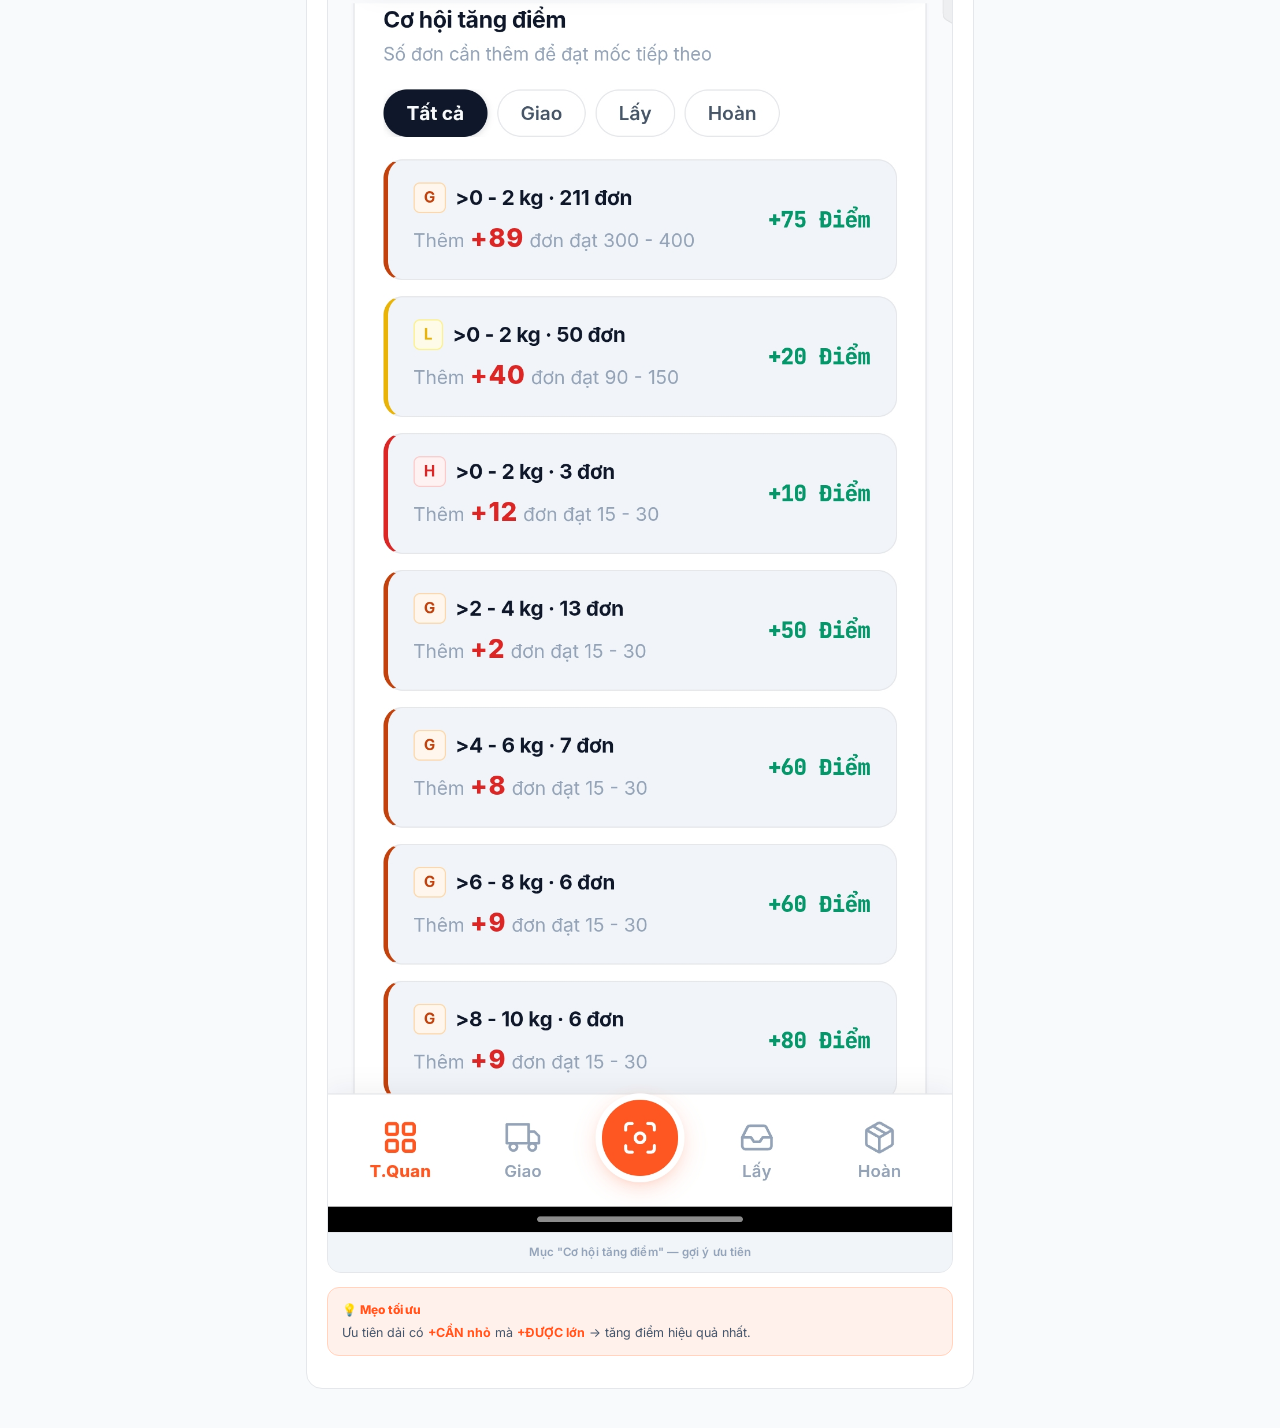
==== commit 221b03aa: "Update guide.html" ====
--- a/guide.html
+++ b/guide.html
@@ -563,7 +563,7 @@
   <section class="g-hero">
     <div class="g-hero-title">SPX Tracker</div>
     <div class="g-hero-sub">Theo dõi sản lượng & tính điểm phúc lợi SPX Express</div>
-    <span class="g-hero-version">v50.5</span>
+    <span class="g-hero-version">v50.7.1</span>
   </section>
 
   <!-- ============ MỤC LỤC ============ -->
@@ -621,7 +621,7 @@
     <h3 class="g-h3">🌐 Cách 1: Dùng trên trình duyệt</h3>
     <ol class="g-olist">
       <li>Mở <b>Chrome / Safari</b> trên điện thoại</li>
-      <li>Truy cập: <code>https://linhshope.github.io/Linh/</code></li>
+      <li>Truy cập: <code>https://linhshope124-a11y.github.io/Linh/</code></li>
       <li>Đợi 5-10 giây — app tự tải về (~15MB lần đầu)</li>
       <li>Dùng được luôn</li>
     </ol>
@@ -737,7 +737,19 @@
 
     <div class="g-note">
       <span class="g-note-title">🎨 Màu viền ô khi cần check</span>
-      🟢 Xanh = tin cậy cao · 🟡 Vàng = cần xem lại · 🔴 Đỏ = phải sửa tay
+      🟢 Xanh = tin cậy cao · 🟡 Vàng = cần xem lại · 🔴 Đỏ = phải sửa tay<br>
+      🟠 <b>Cam = phân bố bất thường</b> (số vô lý — vd: dải 0-2 quá thấp)
+    </div>
+
+    <div class="g-note">
+      <span class="g-note-title">⚠️ Cảnh báo phân bố tự động (v50.6+)</span>
+      App tự kiểm tra <b>5 quy luật</b> để phát hiện OCR đọc nhầm dải:<br>
+      • Dải 0-2 phải chiếm ≥ 50%<br>
+      • Dải 0-2 ≥ dải 2-4 ≥ dải 4-6 (không bất thường gấp nhiều lần)<br>
+      • Không dải nào cao gấp > 5× dải 0-2<br>
+      • 3 dải nhỏ (0-2 + 2-4 + 4-6) ≥ 70% tổng<br>
+      <br>
+      Nếu vi phạm → app <b>KHÔNG tự động lưu</b>, hiện banner cam + đánh dấu ô nghi ngờ. Bạn phải <b>đối chiếu ảnh gốc</b> rồi mới lưu.
     </div>
 
     <h3 class="g-h3">✏️ Cách 2: Nhập tay</h3>
@@ -887,381 +899,4 @@
       <span class="g-note-title">💡 Mẹo tối ưu</span>
       Ưu tiên dải có <b>+CẦN nhỏ</b> mà <b>+ĐƯỢC lớn</b> → tăng điểm hiệu quả nhất.
     </div>
-  </section>
-
-  <!-- ============ 8. CHỌN KỲ XEM ============ -->
-  <section class="g-section" id="s8">
-    <div class="g-section-head">
-      <div class="g-section-num">8</div>
-      <div class="g-section-title">Chọn kỳ xem (tháng)</div>
-      <span class="g-section-icon">📅</span>
-    </div>
-
-    <h3 class="g-h3">🧭 Header cluster</h3>
-    <pre class="g-code">[‹]  Tháng 10/2026  [›]</pre>
-
-    <table class="g-table">
-      <thead><tr><th>Nút</th><th>Chức năng</th></tr></thead>
-      <tbody>
-        <tr><td><b>‹</b></td><td>Lùi 1 tháng</td></tr>
-        <tr><td><b>Label giữa</b></td><td>Chạm mở bộ chọn tháng</td></tr>
-        <tr><td><b>›</b></td><td>Tiến 1 tháng</td></tr>
-        <tr><td><b>🕰</b> (góc phải)</td><td>Nhảy về tháng có dữ liệu gần nhất</td></tr>
-        <tr><td><b>☰</b> (góc trái)</td><td>Mở Menu</td></tr>
-      </tbody>
-    </table>
-
-    <h3 class="g-h3">📅 Giới hạn</h3>
-    <ul class="g-list">
-      <li>Lùi tối đa: <b>Tháng 1/2020</b></li>
-      <li>Tiến tối đa: <b>Tháng hiện tại</b> (không vượt tương lai)</li>
-    </ul>
-
-    <div class="g-note">
-      <span class="g-note-title">💡 Mẹo</span>
-      Muốn xem <b>tháng 3</b> → bấm <b>🕰</b> để nhảy nhanh.<br>
-      Muốn xem <b>tháng xa</b> → bấm label giữa → chọn từ picker.
-    </div>
-  </section>
-
-  <!-- ============ 9. HẠNG THƯỞNG ============ -->
-  <section class="g-section" id="s9">
-    <div class="g-section-head">
-      <div class="g-section-num">9</div>
-      <div class="g-section-title">Hạng thưởng</div>
-      <span class="g-section-icon">🏆</span>
-    </div>
-
-    <table class="g-table">
-      <thead><tr><th>Hạng</th><th>Bonus</th></tr></thead>
-      <tbody>
-        <tr><td>Chuẩn (không chọn)</td><td><b>+0%</b></td></tr>
-        <tr><td><b>Đồng</b></td><td><span class="g-badge g-badge-accent">+10%</span></td></tr>
-        <tr><td><b>Bạc</b></td><td><span class="g-badge g-badge-accent">+15%</span></td></tr>
-        <tr><td><b>Vàng</b></td><td><span class="g-badge g-badge-accent">+20%</span></td></tr>
-        <tr><td><b>Bạch Kim</b></td><td><span class="g-badge g-badge-accent">+22%</span></td></tr>
-        <tr><td><b>Kim Cương</b></td><td><span class="g-badge g-badge-accent">+26%</span></td></tr>
-      </tbody>
-    </table>
-
-    <h3 class="g-h3">🎯 Cách chọn</h3>
-    <ul class="g-list">
-      <li><b>Chạm 1 lần</b> vào pill → chọn hạng đó</li>
-      <li><b>Nhấn giữ 0.5s</b> pill đang active → bỏ chọn (về Chuẩn)</li>
-    </ul>
-
-    <h3 class="g-h3">💡 Công thức</h3>
-    <pre class="g-code">Thưởng = Gốc × %hạng
-
-VD: Gốc 1.100 điểm, hạng Vàng (+20%)
-    → Thưởng = 220 điểm</pre>
-  </section>
-
-  <!-- ============ 10. NHẬT KÝ ============ -->
-  <section class="g-section" id="s10">
-    <div class="g-section-head">
-      <div class="g-section-num">10</div>
-      <div class="g-section-title">Nhật ký — Sửa/Xóa</div>
-      <span class="g-section-icon">📂</span>
-    </div>
-
-    <h3 class="g-h3">📂 Truy cập</h3>
-    <p class="g-p">Menu <b>☰</b> → <b>Nhật ký</b></p>
-
-    <h3 class="g-h3">🎛️ Bộ lọc</h3>
-    <pre class="g-code">[Tất cả]  [Giao]  [Lấy]  [Hoàn]</pre>
-    <ul class="g-list">
-      <li><b>Tất cả</b> — hiện tất cả bản ghi trong tháng</li>
-      <li><b>Giao/Lấy/Hoàn</b> — chỉ hiện loại tương ứng</li>
-    </ul>
-
-    <h3 class="g-h3">✏️ Sửa bản ghi</h3>
-    <ol class="g-olist">
-      <li>Tìm bản ghi muốn sửa</li>
-      <li>Bấm nút <b>Sửa</b></li>
-      <li>Modal mở với số liệu cũ</li>
-      <li>Sửa số → Bấm <b>Lưu dữ liệu</b></li>
-      <li>Banner "Hoàn tác" hiện 5s — bấm để hủy nếu sửa nhầm</li>
-    </ol>
-
-    <h3 class="g-h3">🗑️ Xóa bản ghi</h3>
-    <ol class="g-olist">
-      <li>Bấm nút <b>Xóa</b></li>
-      <li>Xác nhận → Xóa</li>
-      <li>Banner "Hoàn tác" hiện 5s</li>
-    </ol>
-
-    <h3 class="g-h3">🔄 Hoàn tác (Undo)</h3>
-    <p class="g-p">Sau khi <b>Sửa/Xóa</b>, banner đen hiện ở dưới:</p>
-    <pre class="g-code">Đã xóa bản ghi... [Hoàn tác]</pre>
-    <p class="g-p"><b>Bấm "Hoàn tác" trong 5s</b> → khôi phục lại. Sau 5s → mất.</p>
-  </section>
-
-  <!-- ============ 11. BACKUP ============ -->
-  <section class="g-section" id="s11">
-    <div class="g-section-head">
-      <div class="g-section-num">11</div>
-      <div class="g-section-title">Backup & Cloud</div>
-      <span class="g-section-icon">☁️</span>
-    </div>
-
-    <div class="g-note">
-      <span class="g-note-title">💾 Tại sao cần</span>
-      Reset máy / xóa cache → dữ liệu local sẽ mất. Cloud backup giúp khôi phục.
-    </div>
-
-    <h3 class="g-h3">🔑 Setup lần đầu (5 phút)</h3>
-
-    <div class="g-card">
-      <div class="g-card-title">Bước 1 — Lấy GitHub Token</div>
-      <p>1. Vào <code>github.com/settings/tokens</code> (đăng nhập GitHub)</p>
-      <p>2. Bấm <b>Generate new token (classic)</b></p>
-      <p>3. <b>Note:</b> <code>spx-backup</code></p>
-      <p>4. <b>Expiration:</b> <code>No expiration</code></p>
-      <p>5. <b>Scope:</b> Tích <code>gist</code></p>
-      <p>6. Bấm <b>Generate</b> → Copy token (<code>ghp_...</code>)</p>
-    </div>
-
-    <div class="g-card">
-      <div class="g-card-title">Bước 2 — Nhập vào app</div>
-      <p>1. Menu <b>☰</b> → <b>Backup & Cloud</b></p>
-      <p>2. Dán token vào ô <b>GitHub Token</b></p>
-      <p>3. Bấm <b>🔌 Kiểm tra</b> → thấy "✅ OK — username"</p>
-      <p>4. Bấm <b>☁️ Backup</b> → tạo Gist lần đầu</p>
-      <p>5. Gist ID tự động điền</p>
-    </div>
-
-    <div class="g-card">
-      <div class="g-card-title">Bước 3 — Bật auto</div>
-      <p>1. Tích <b>"Tự động backup sau mỗi thay đổi"</b></p>
-      <p>2. Từ giờ, mỗi lần nhập sản lượng → tự backup sau 10s</p>
-    </div>
-
-    <h3 class="g-h3">⬇️ Khôi phục từ Cloud</h3>
-    <ol class="g-olist">
-      <li>Menu <b>☰</b> → <b>Backup & Cloud</b></li>
-      <li>Bấm <b>⬇️ Khôi phục từ Cloud</b></li>
-      <li>Xác nhận → app tải dữ liệu về</li>
-    </ol>
-    <div class="g-note">
-      <span class="g-note-title">⚠️ Cảnh báo</span>
-      Sẽ <b>GHI ĐÈ</b> dữ liệu hiện tại. Backup máy hiện tại trước khi khôi phục.
-    </div>
-
-    <h3 class="g-h3">📁 Sao lưu cục bộ (file JSON)</h3>
-    <ul class="g-list">
-      <li><b>💾 Lưu file</b> — tải file <code>SPX_Data_2026-10-03.json</code></li>
-      <li><b>📥 Nạp file</b> — chọn file JSON đã lưu để khôi phục</li>
-      <li><b>📋 Chép</b> — copy JSON vào clipboard</li>
-      <li><b>📝 Dán</b> — dán JSON vào để khôi phục</li>
-    </ul>
-
-    <h3 class="g-h3">🔄 Phục hồi tự động (Vault)</h3>
-    <p class="g-p">App tự lưu <b>bản sao</b> vào localStorage mỗi lần đổi data. Nếu mất data local → bấm <b>🔄 Phục hồi tự động</b>.</p>
-  </section>
-
-  <!-- ============ 12. CÀI ĐẶT KHÁC ============ -->
-  <section class="g-section" id="s12">
-    <div class="g-section-head">
-      <div class="g-section-num">12</div>
-      <div class="g-section-title">Cài đặt khác</div>
-      <span class="g-section-icon">⚙️</span>
-    </div>
-
-    <div class="g-card">
-      <div class="g-card-title">🌙 Chế độ tối</div>
-      <p>Menu <b>☰</b> → <b>Chế độ tối</b> → chuyển sang giao diện tối</p>
-    </div>
-
-    <div class="g-screenshot-wrap">
-      <img src="./overview-dark.png" alt="Dark mode" class="g-screenshot" onclick="openLightbox(this.src)">
-      <div class="g-screenshot-caption">Giao diện Dark mode — tab T.Quan</div>
-    </div>
-
-    <div class="g-card">
-      <div class="g-card-title">🧹 Dọn bản ghi trùng</div>
-      <p>Menu <b>☰</b> → <b>Backup & Cloud</b> → kéo xuống → <b>Dọn bản ghi trùng lặp</b></p>
-      <p>Tìm và xóa các bản ghi cùng ngày + cùng số liệu.</p>
-    </div>
-
-    <div class="g-card">
-      <div class="g-card-title">⚠️ Xóa toàn bộ nhật ký</div>
-      <p>Menu <b>☰</b> → <b>Backup & Cloud</b> → kéo xuống đáy → <b>Xóa toàn bộ nhật ký</b></p>
-      <p style="color:var(--danger);font-weight:700">⚠️ KHÔNG THỂ KHÔI PHỤC! Backup trước khi xóa.</p>
-    </div>
-
-    <div class="g-card">
-      <div class="g-card-title">❤️ Ủng hộ tác giả</div>
-      <p>Menu <b>☰</b> → <b>Ủng hộ tác giả</b> → Viettinbank</p>
-    </div>
-  </section>
-
-  <!-- ============ 13. XỬ LÝ SỰ CỐ ============ -->
-  <section class="g-section" id="s13">
-    <div class="g-section-head">
-      <div class="g-section-num">13</div>
-      <div class="g-section-title">Xử lý sự cố</div>
-      <span class="g-section-icon">🔧</span>
-    </div>
-
-    <h3 class="g-h3">🐛 OCR đọc sai</h3>
-    <p class="g-p"><b>Triệu chứng:</b> Số trong ô không khớp ảnh gốc.</p>
-    <p class="g-p"><b>Cách xử lý:</b></p>
-    <ol class="g-olist">
-      <li>Chụp lại ảnh <b>rõ nét hơn</b> (ánh sáng đủ, không rung)</li>
-      <li>Tránh chụp ảnh <b>nghiêng, mờ, bị che</b></li>
-      <li>Nếu vẫn sai → mở ảnh gốc trong modal → sửa tay số bị sai</li>
-      <li>Màu viền ô cho biết độ tin cậy: 🟢 OK · 🟡 xem lại · 🔴 sửa tay</li>
-    </ol>
-
-    <h3 class="g-h3">🔄 App không cập nhật sau khi deploy</h3>
-    <p class="g-p"><b>Triệu chứng:</b> Bấm vào vẫn thấy giao diện cũ.</p>
-    <p class="g-p"><b>Cách xử lý:</b></p>
-    <ol class="g-olist">
-      <li>Chạm 🔒 (ổ khóa) trên URL → <b>Xóa dữ liệu trang</b></li>
-      <li>Nhấn nút □ → <b>vuốt Chrome lên</b> để kill hẳn</li>
-      <li>Mở lại URL → tải bản mới</li>
-    </ol>
-
-    <h3 class="g-h3">💥 Mất dữ liệu</h3>
-    <p class="g-p"><b>Nguyên nhân:</b> Xóa cache Chrome / reset máy.</p>
-    <p class="g-p"><b>Cách khôi phục:</b></p>
-    <ol class="g-olist">
-      <li>Mở app → Menu <b>☰</b> → <b>Backup & Cloud</b></li>
-      <li>Bấm <b>⬇️ Khôi phục từ Cloud</b> (nếu đã setup)</li>
-      <li>Hoặc <b>🔄 Phục hồi tự động</b> (nếu vault còn)</li>
-      <li>Hoặc <b>📥 Nạp file</b> (nếu có file JSON backup)</li>
-    </ol>
-
-    <h3 class="g-h3">⚠️ Báo "Đã tồn tại bản ghi cùng số liệu"</h3>
-    <p class="g-p"><b>Nguyên nhân:</b> Ngày đó bạn đã nhập rồi với <b>cùng số</b>.</p>
-    <p class="g-p"><b>Cách xử lý:</b></p>
-    <ul class="g-list">
-      <li>Nếu muốn sửa → vào <b>Nhật ký</b> → bấm <b>Sửa</b> bản ghi cũ</li>
-      <li>Nếu số thực tế khác → sửa số liệu trước khi lưu</li>
-    </ul>
-
-    <h3 class="g-h3">📷 Không thấy nút quét</h3>
-    <p class="g-p"><b>Cách xử lý:</b> Đóng app hoàn toàn → mở lại.</p>
-
-    <h3 class="g-h3">🎯 Điểm không đúng chính sách</h3>
-    <p class="g-p"><b>Kiểm tra:</b></p>
-    <ol class="g-olist">
-      <li><b>Khu vực</b> đã đúng chưa? (Miền / HCM-HN)</li>
-      <li><b>Hạng thưởng</b> đã chọn chưa?</li>
-      <li><b>Config lương</b> của tháng đúng chưa?</li>
-      <li>Số liệu <b>SL</b> có bị nhập sai dải không?</li>
-    </ol>
-    <p class="g-p">Nếu vẫn sai → báo tác giả kèm screenshot.</p>
-  </section>
-
-  <!-- ============ 14. FAQ ============ -->
-  <section class="g-section" id="s14">
-    <div class="g-section-head">
-      <div class="g-section-num">14</div>
-      <div class="g-section-title">Câu hỏi thường gặp</div>
-      <span class="g-section-icon">❓</span>
-    </div>
-
-    <div class="g-card">
-      <div class="g-card-title">❓ App có mất phí không?</div>
-      <p><b>Không.</b> Miễn phí 100%, không quảng cáo.</p>
-    </div>
-
-    <div class="g-card">
-      <div class="g-card-title">❓ Dữ liệu lưu ở đâu?</div>
-      <p><b>Trên máy bạn</b> (localStorage). Không gửi lên server. Cloud backup là tùy chọn.</p>
-    </div>
-
-    <div class="g-card">
-      <div class="g-card-title">❓ Xóa app có mất dữ liệu?</div>
-      <p>Xóa app khỏi màn hình chính → <b>KHÔNG</b> mất (chỉ mất icon).</p>
-      <p>Xóa dữ liệu trình duyệt → <b>MẤT</b>.</p>
-    </div>
-
-    <div class="g-card">
-      <div class="g-card-title">❓ Có dùng trên nhiều máy không?</div>
-      <p>Chưa hỗ trợ sync đa thiết bị. Muốn dùng nhiều máy → dùng <b>Cloud backup</b> (backup máy A → restore máy B).</p>
-    </div>
-
-    <div class="g-card">
-      <div class="g-card-title">❓ Lương tháng cũ có bị đổi khi sửa tháng mới?</div>
-      <p><b>Không.</b> Mỗi tháng lưu <b>riêng biệt</b>. Đây là tính năng v50.4.</p>
-    </div>
-
-    <div class="g-card">
-      <div class="g-card-title">❓ Có cần mạng để dùng không?</div>
-      <p>Chỉ cần mạng lần đầu (~15MB). Sau đó chạy <b>offline</b> hoàn toàn.</p>
-    </div>
-
-    <div class="g-card">
-      <div class="g-card-title">❓ Làm sao biết app đã cập nhật phiên bản mới?</div>
-      <p>Xem số version ở đầu trang này. Nếu nghi ngờ → clear cache theo mục 13.</p>
-    </div>
-
-    <div class="g-card">
-      <div class="g-card-title">❓ Tôi có 2 tài khoản SPX, làm sao?</div>
-      <p>Hiện tại app <b>chưa hỗ trợ</b> nhiều tài khoản. Muốn tách → dùng <b>2 điện thoại</b> hoặc <b>2 trình duyệt</b> khác nhau.</p>
-    </div>
-
-    <div class="g-card">
-      <div class="g-card-title">❓ Điểm tính theo tháng hay năm?</div>
-      <p>Theo <b>tháng</b>. Điểm tổng ở Hero là <b>của tháng đang xem</b>.</p>
-    </div>
-
-    <div class="g-card">
-      <div class="g-card-title">❓ Gặp bug thì báo ai?</div>
-      <p>Nhắn tác giả qua <b>Ủng hộ tác giả</b> hoặc gửi screenshot + mô tả ngắn.</p>
-    </div>
-  </section>
-
-  <!-- ============ FOOTER ============ -->
-  <footer class="g-footer">
-    <div class="g-footer-text">
-      <b>SPX Tracker v50.5</b><br>
-      Made with ❤️ for SPX drivers
-    </div>
-    <a href="./index.html" class="g-footer-btn">
-      <svg viewBox="0 0 24 24" fill="none" stroke="currentColor" stroke-width="2.2" stroke-linecap="round" stroke-linejoin="round">
-        <line x1="19" y1="12" x2="5" y2="12"/>
-        <polyline points="12 19 5 12 12 5"/>
-      </svg>
-      <span>Quay lại app</span>
-    </a>
-  </footer>
-
-</div>
-
-<!-- ============ LIGHTBOX ẢNH ============ -->
-<div id="gLightbox" onclick="closeLightbox()">
-  <button class="g-lb-close" onclick="closeLightbox()" aria-label="Đóng">✕</button>
-  <img id="gLightboxImg" alt="Ảnh phóng to" onclick="event.stopPropagation()">
-</div>
-
-<script>
-// Đồng bộ theme sáng/tối với app
-(function() {
-  try {
-    const theme = localStorage.getItem('spx_theme') || 'light';
-    document.documentElement.setAttribute('data-theme', theme);
-  } catch (e) {
-    document.documentElement.setAttribute('data-theme', 'light');
-  }
-})();
-
-// Lightbox ảnh
-function openLightbox(src) {
-  const lb = document.getElementById('gLightbox');
-  const img = document.getElementById('gLightboxImg');
-  if (!lb || !img) return;
-  img.src = src;
-  lb.classList.add('active');
-}
-function closeLightbox() {
-  const lb = document.getElementById('gLightbox');
-  if (lb) lb.classList.remove('active');
-}
-</script>
-
-</body>
-</html>+  </section>
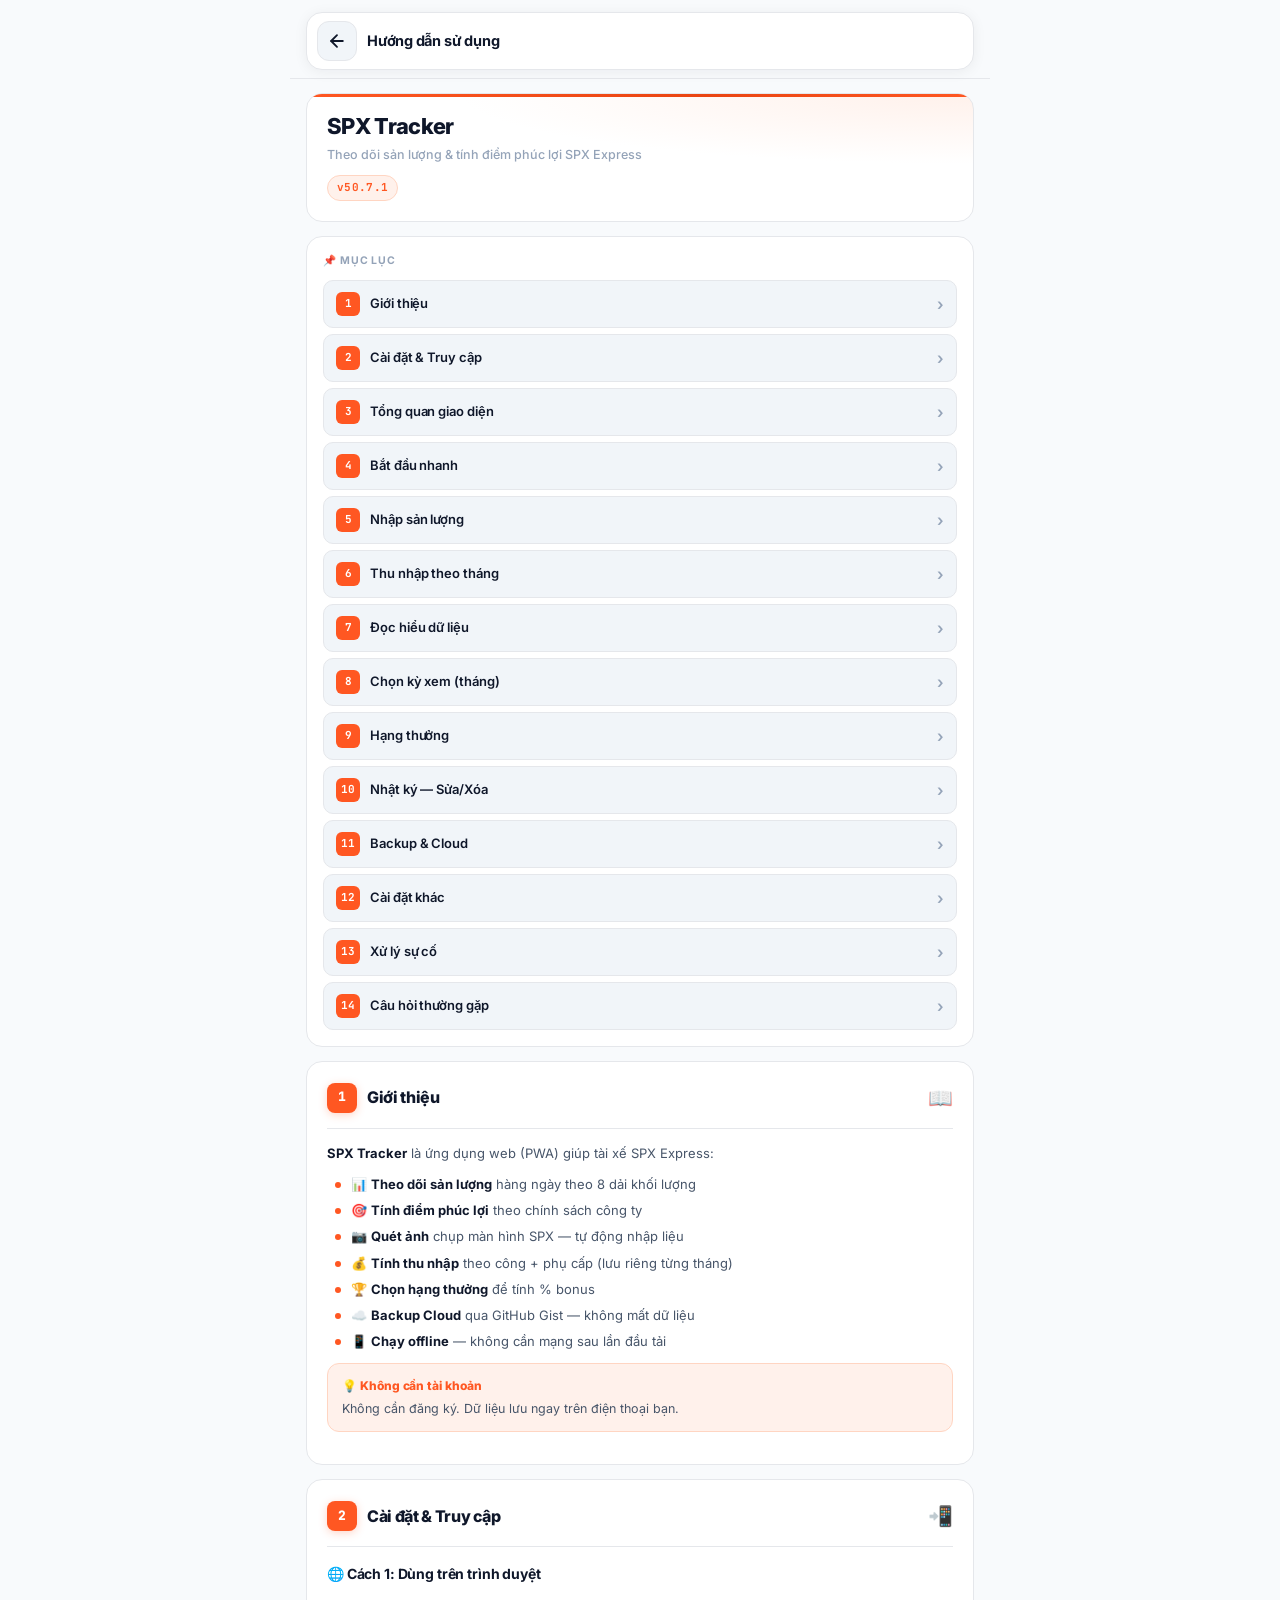
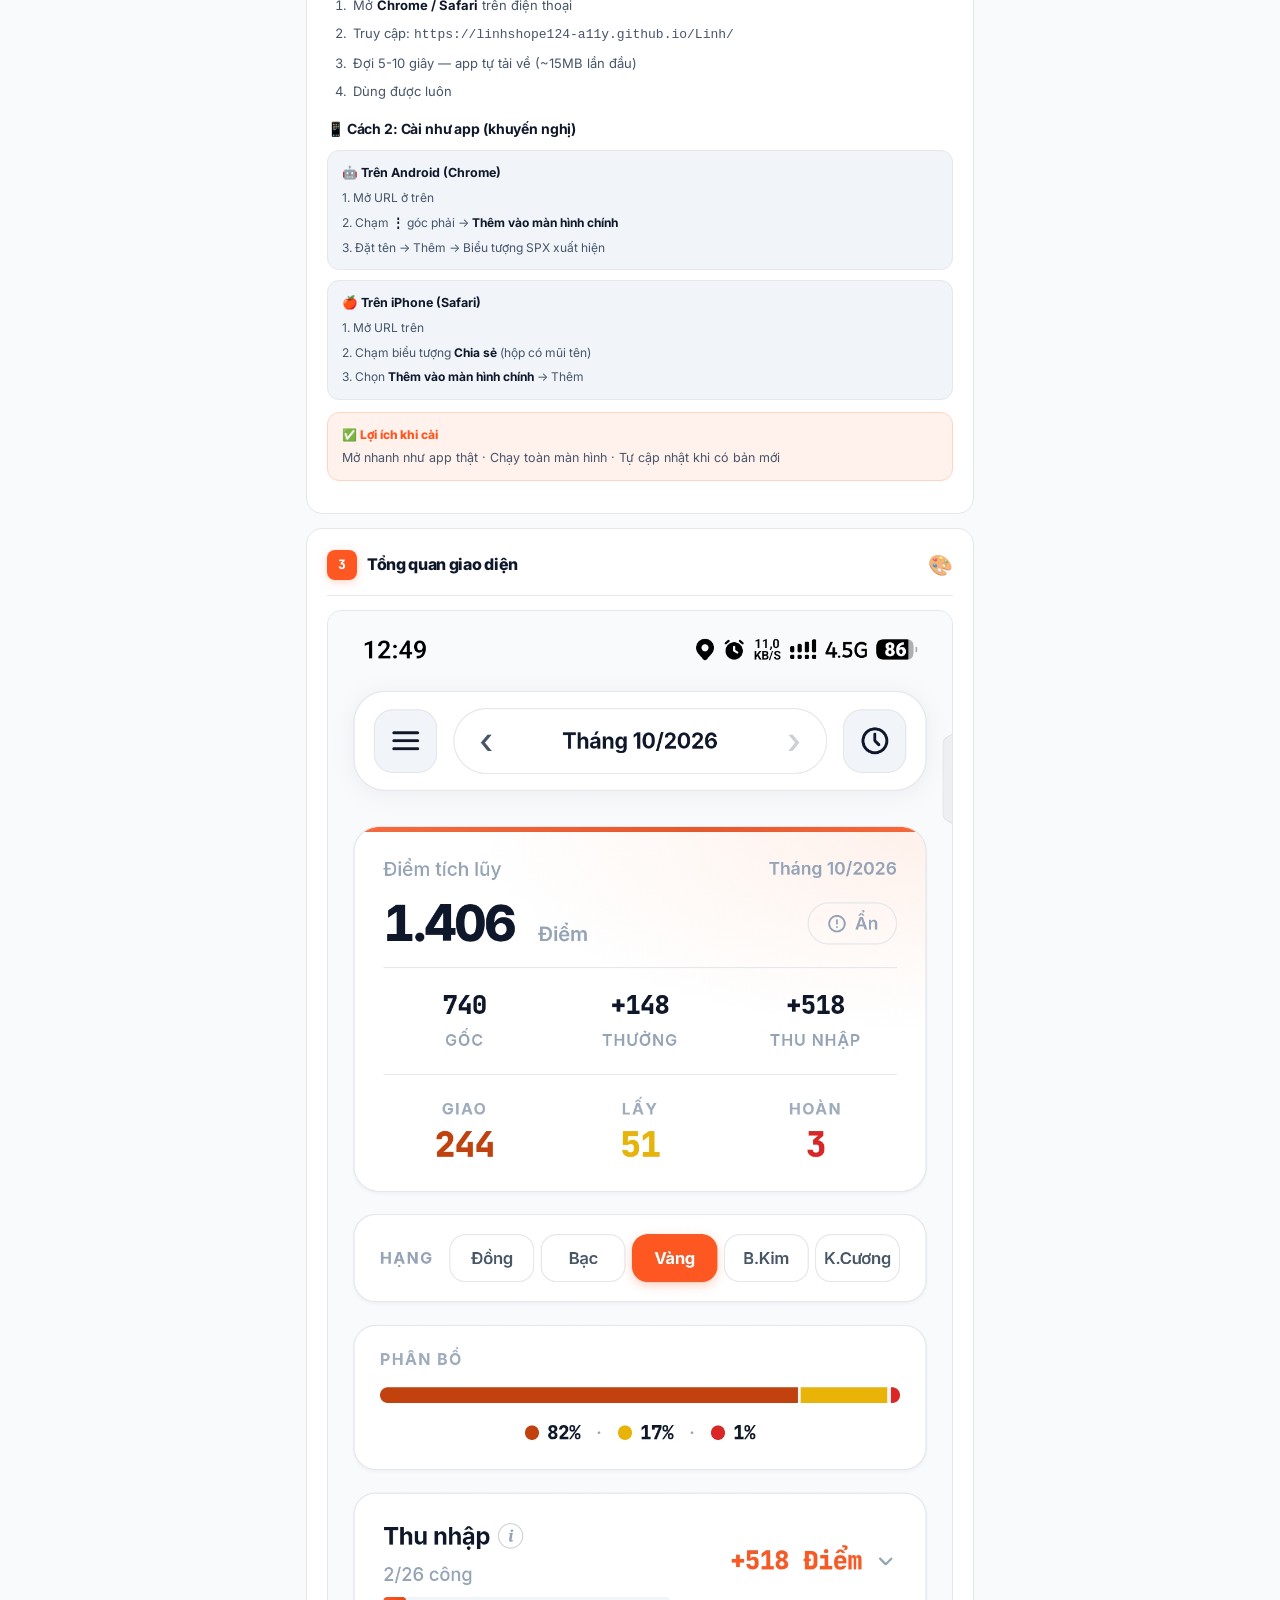
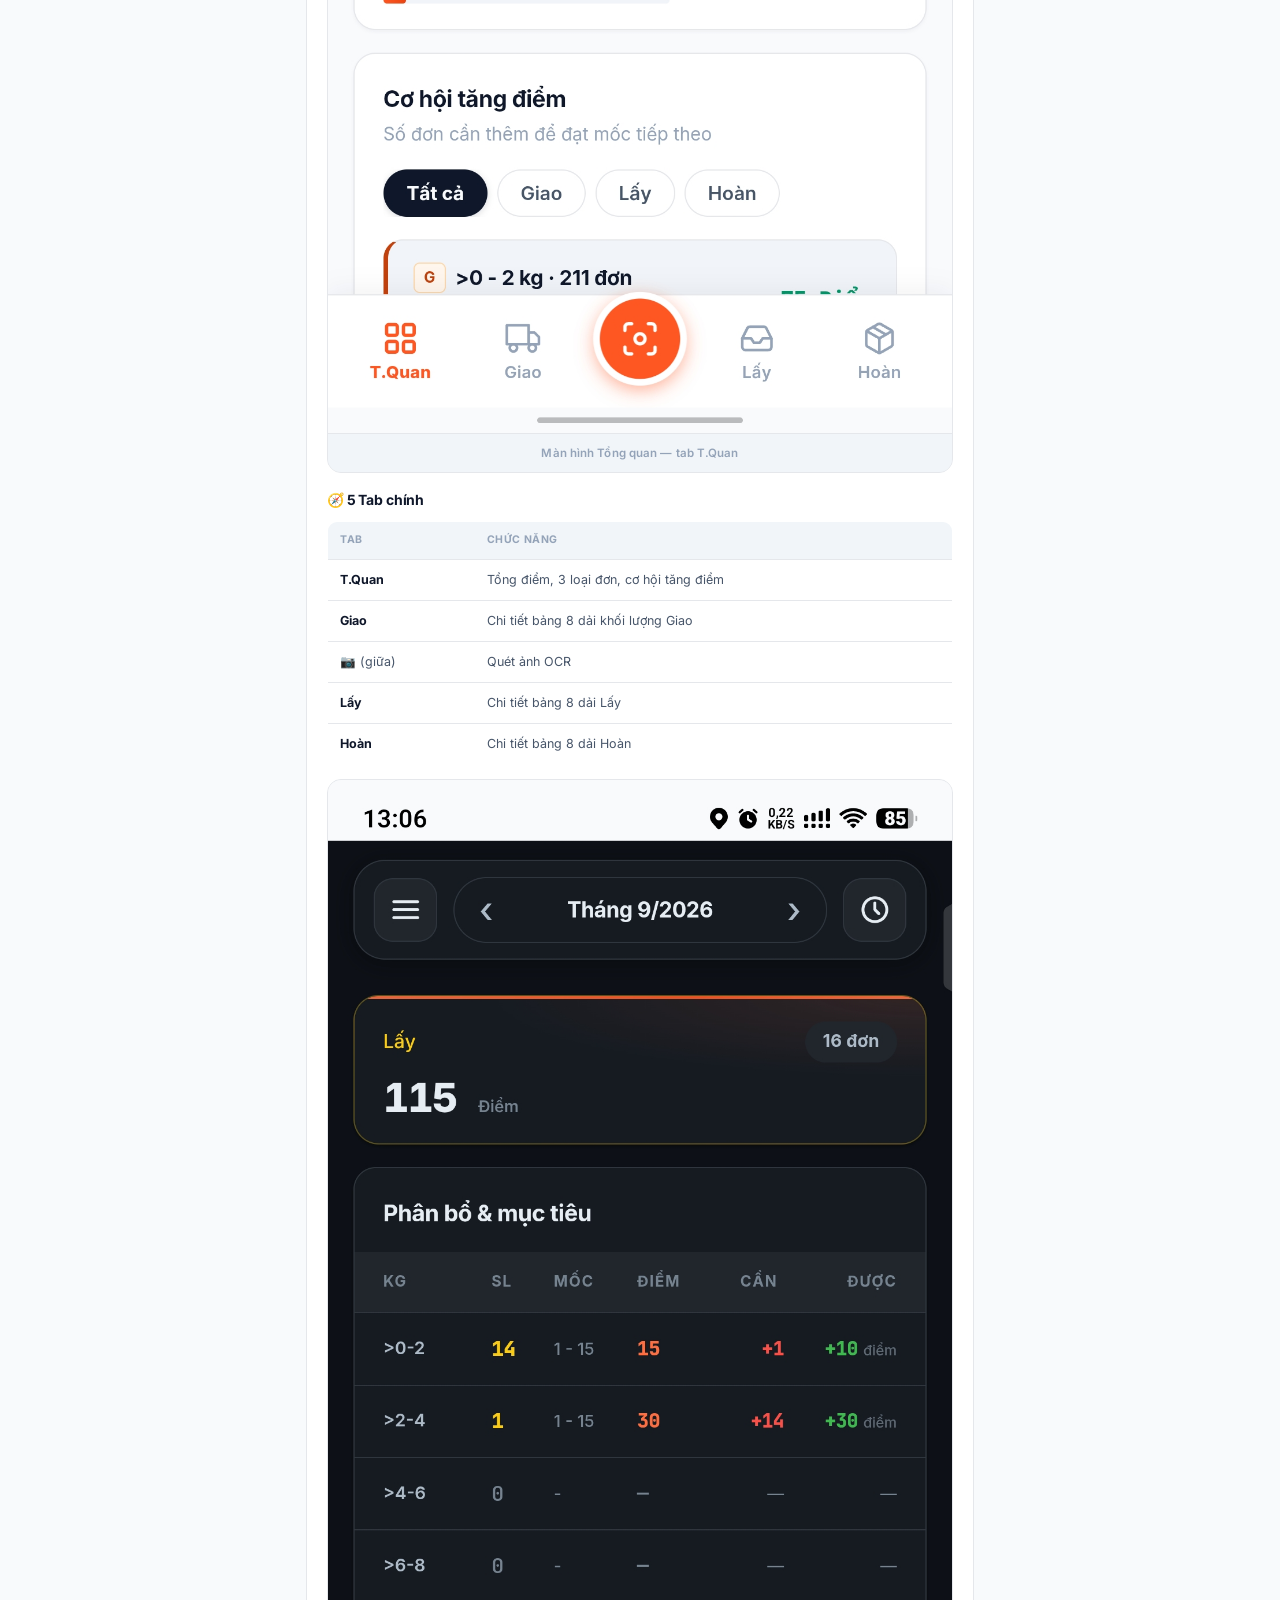
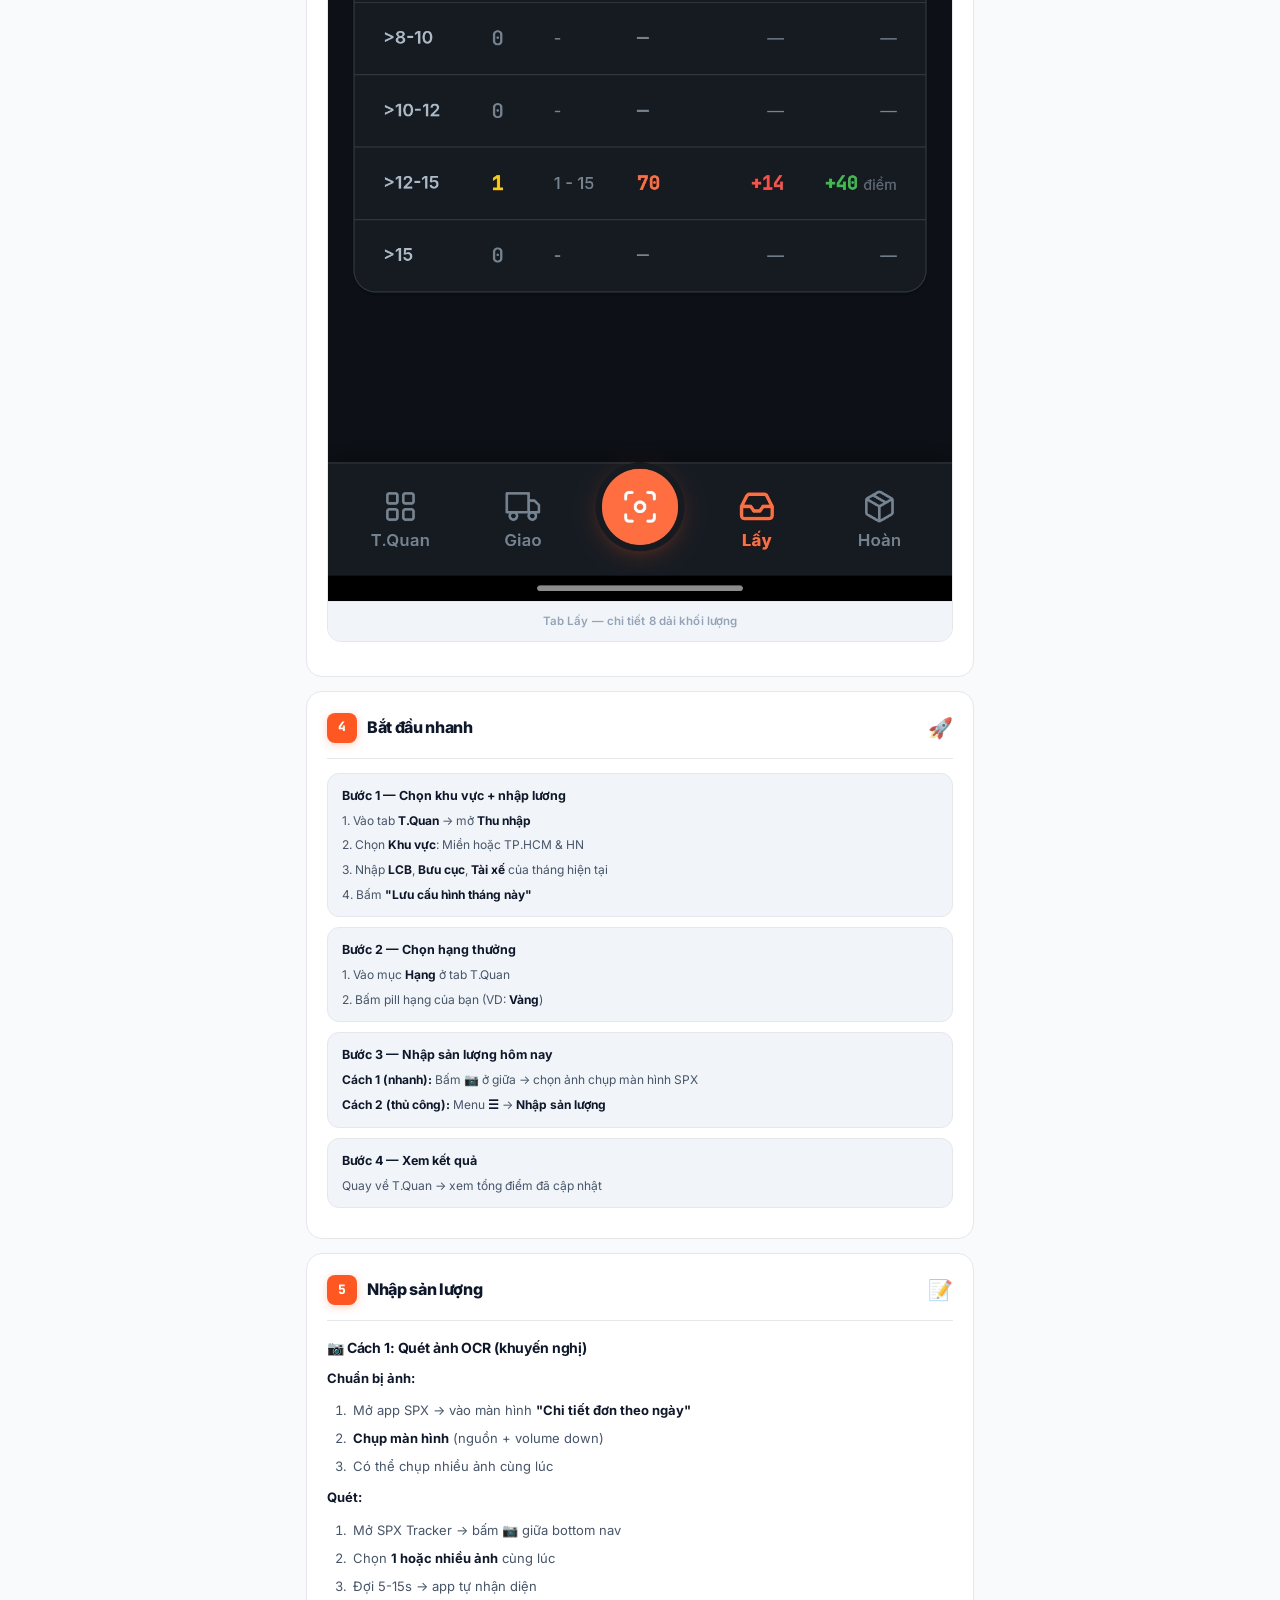
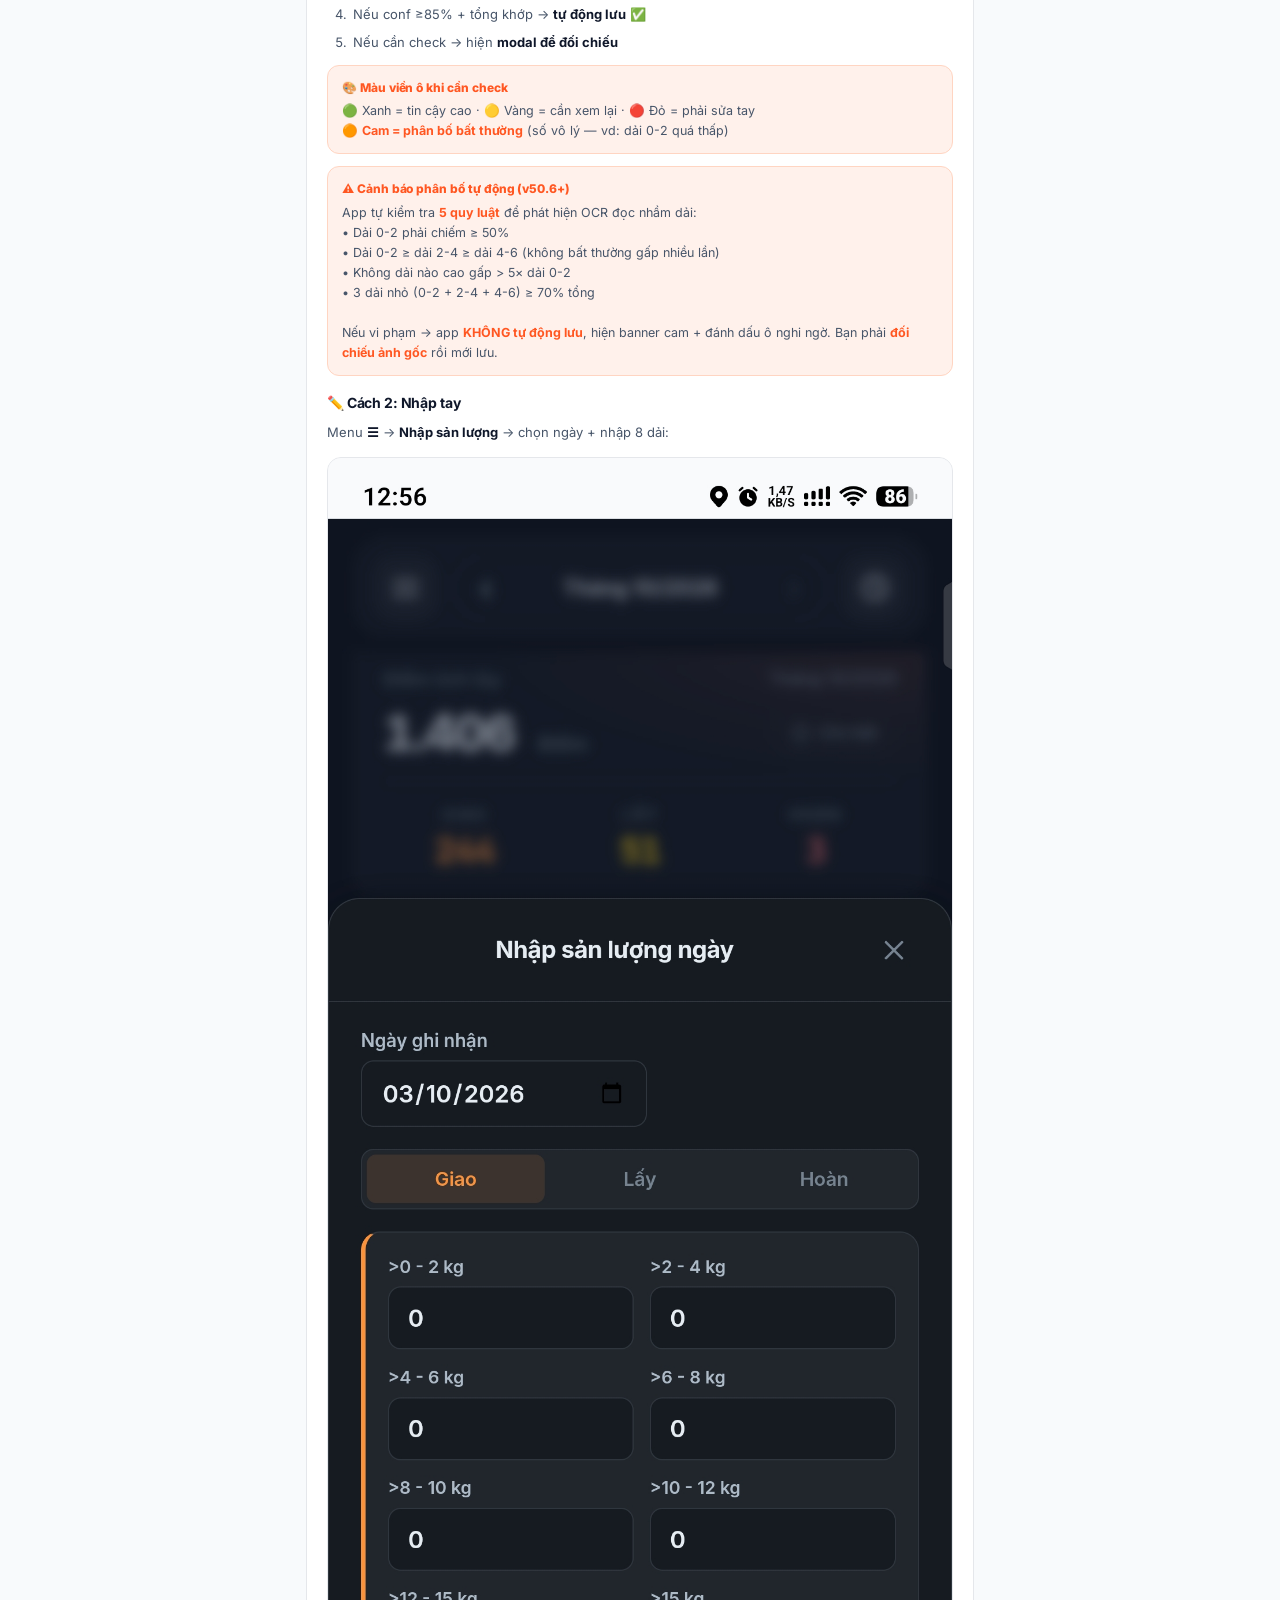
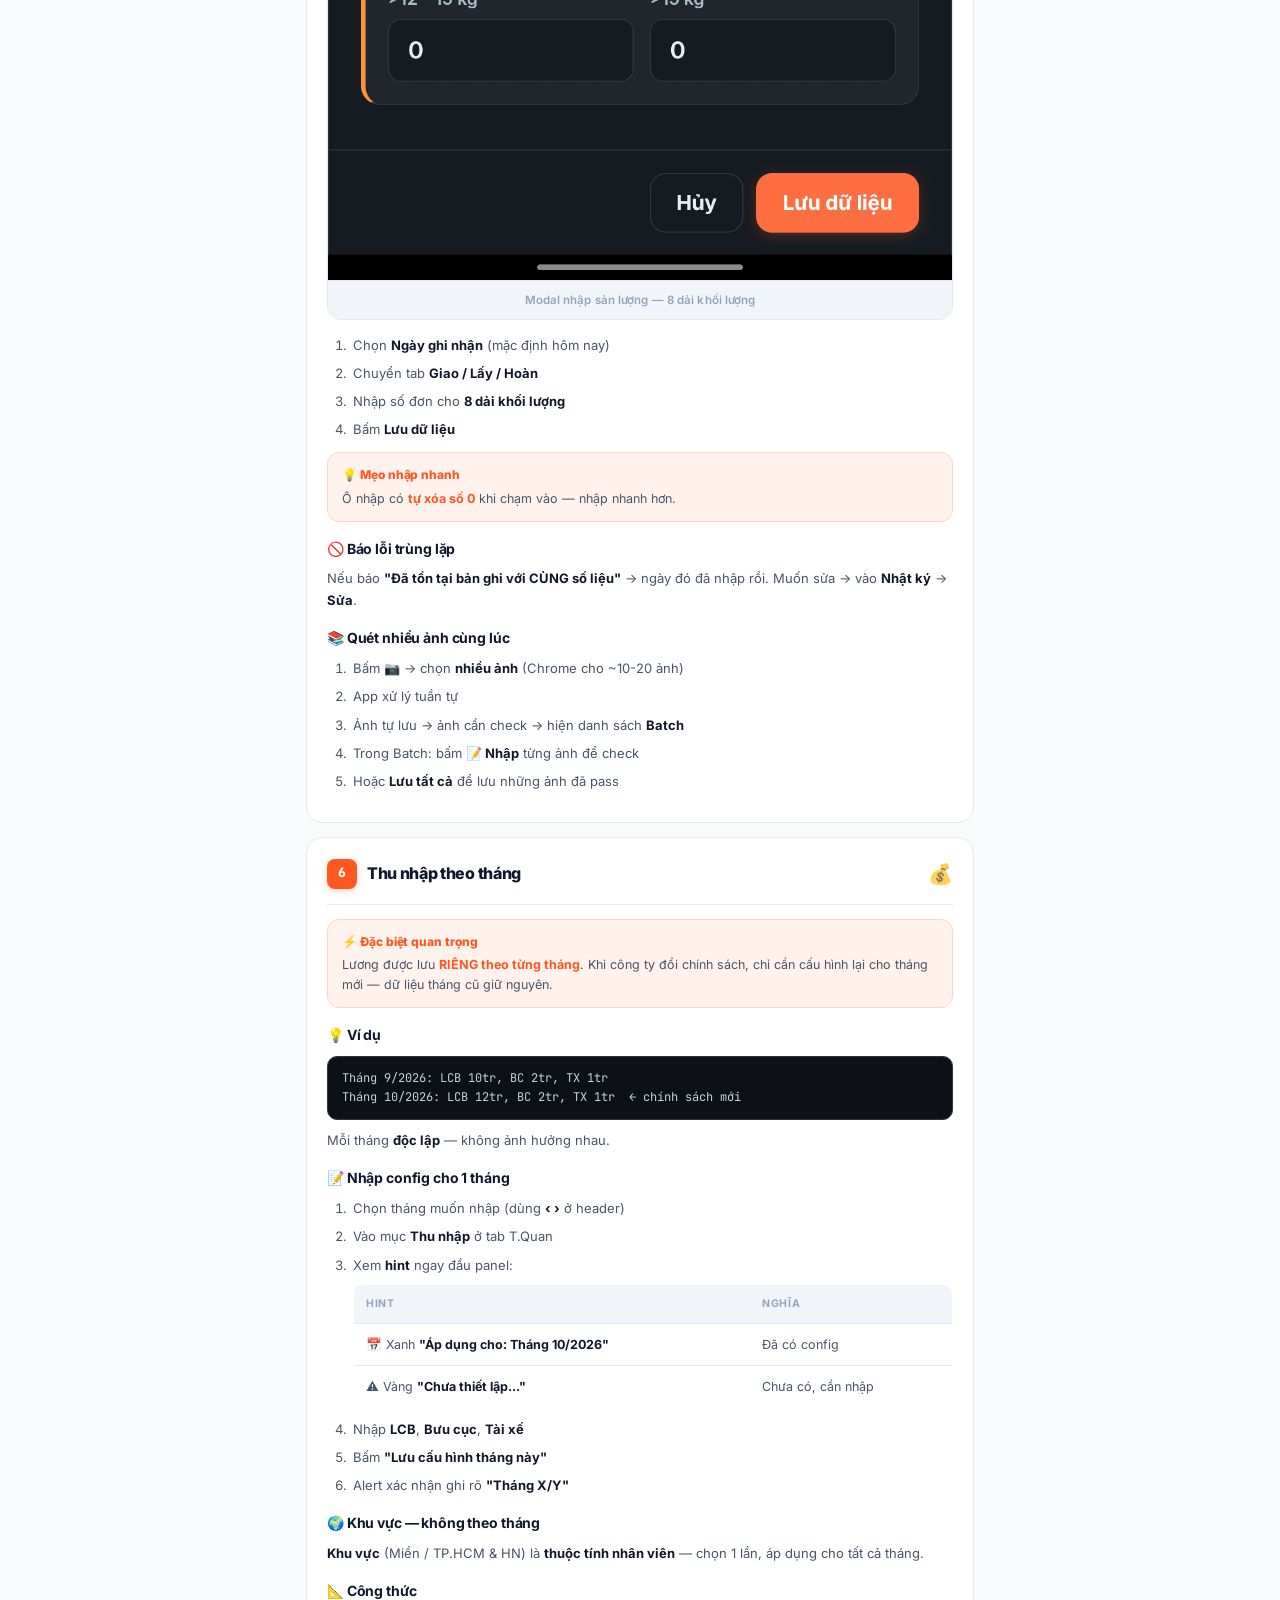
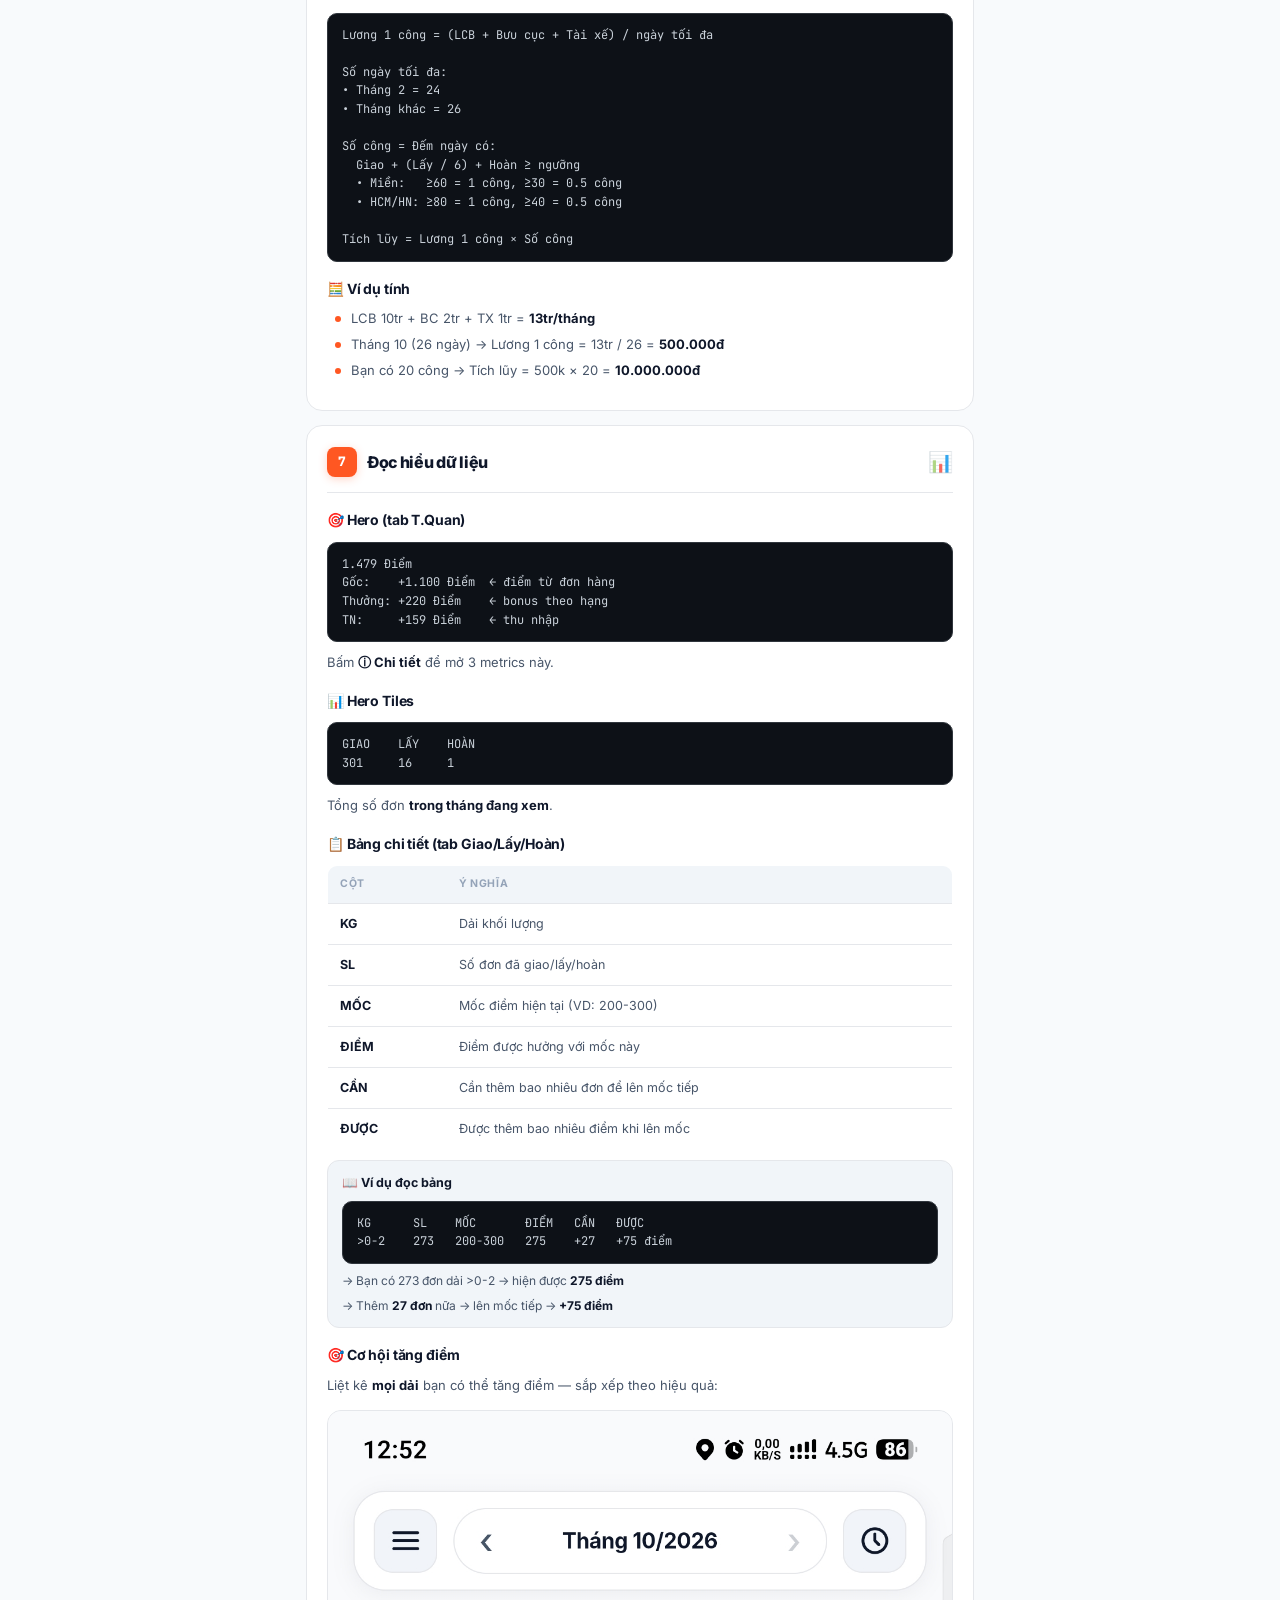
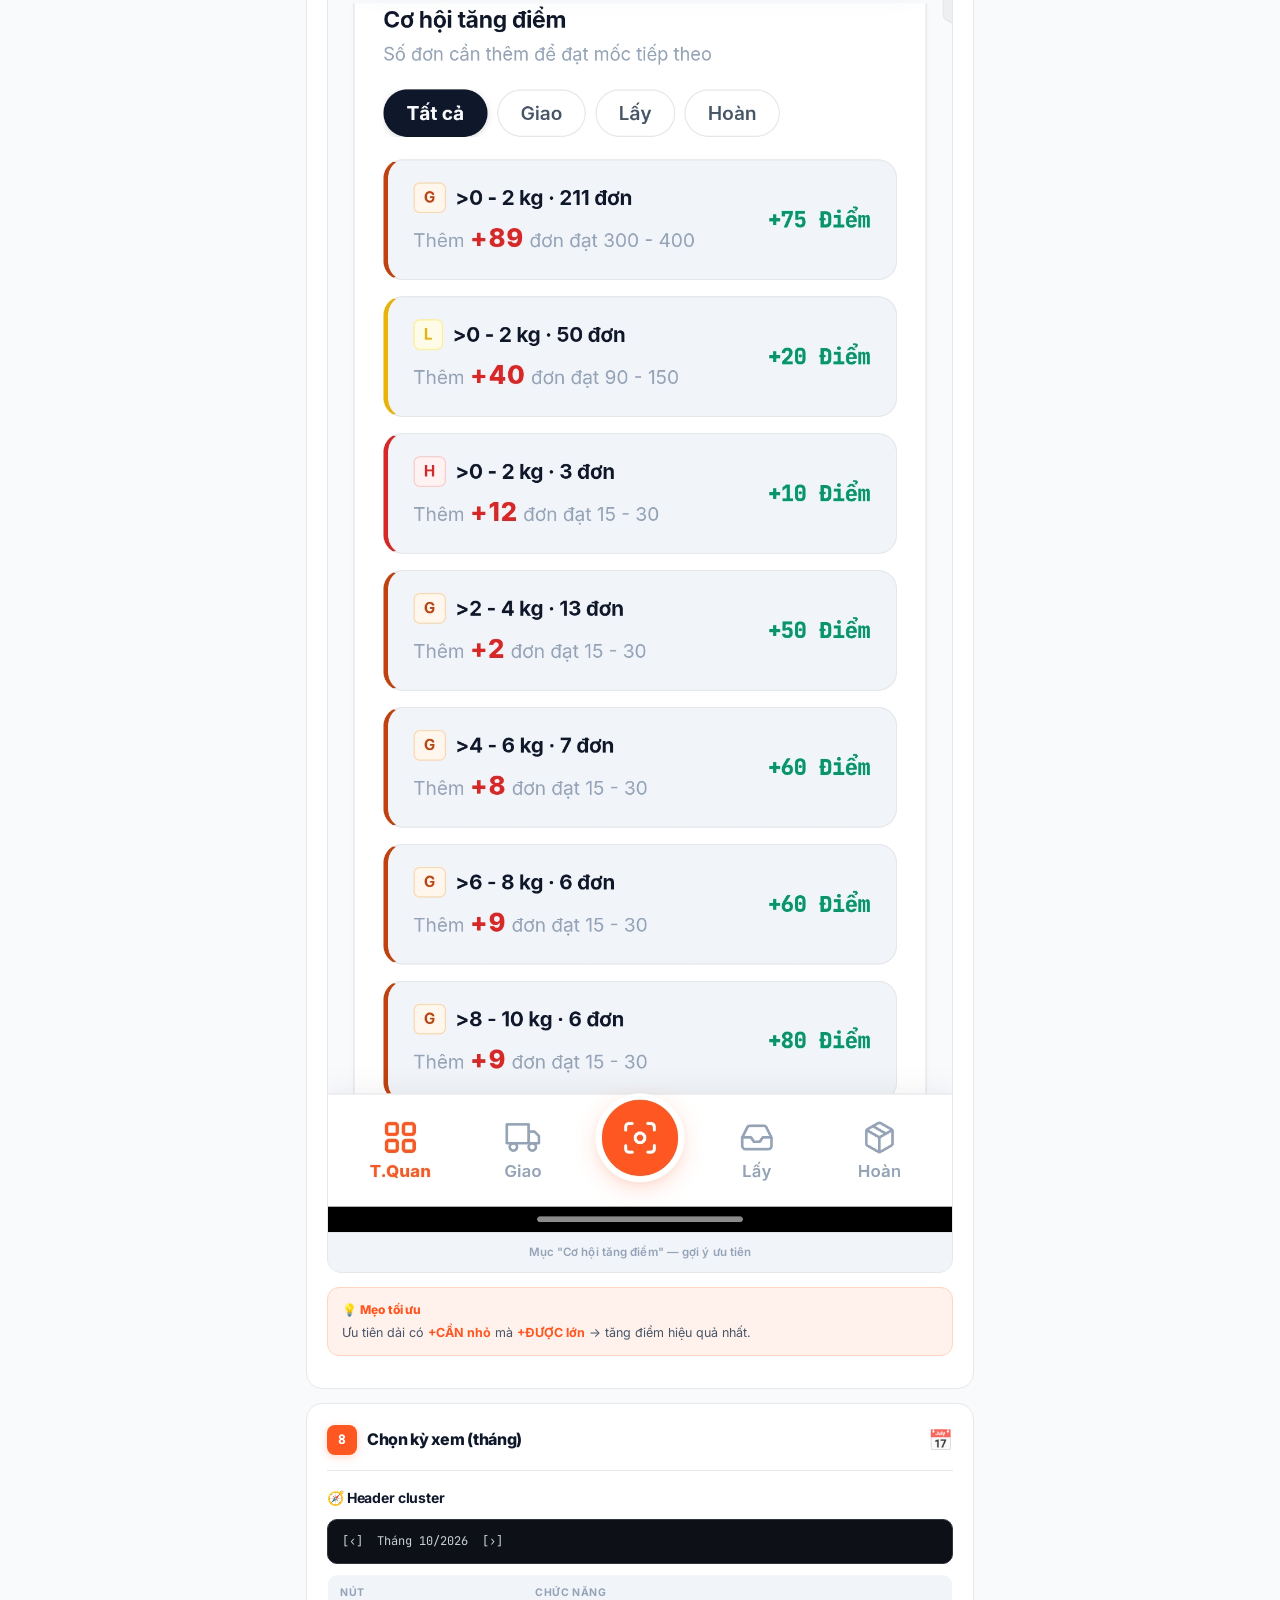
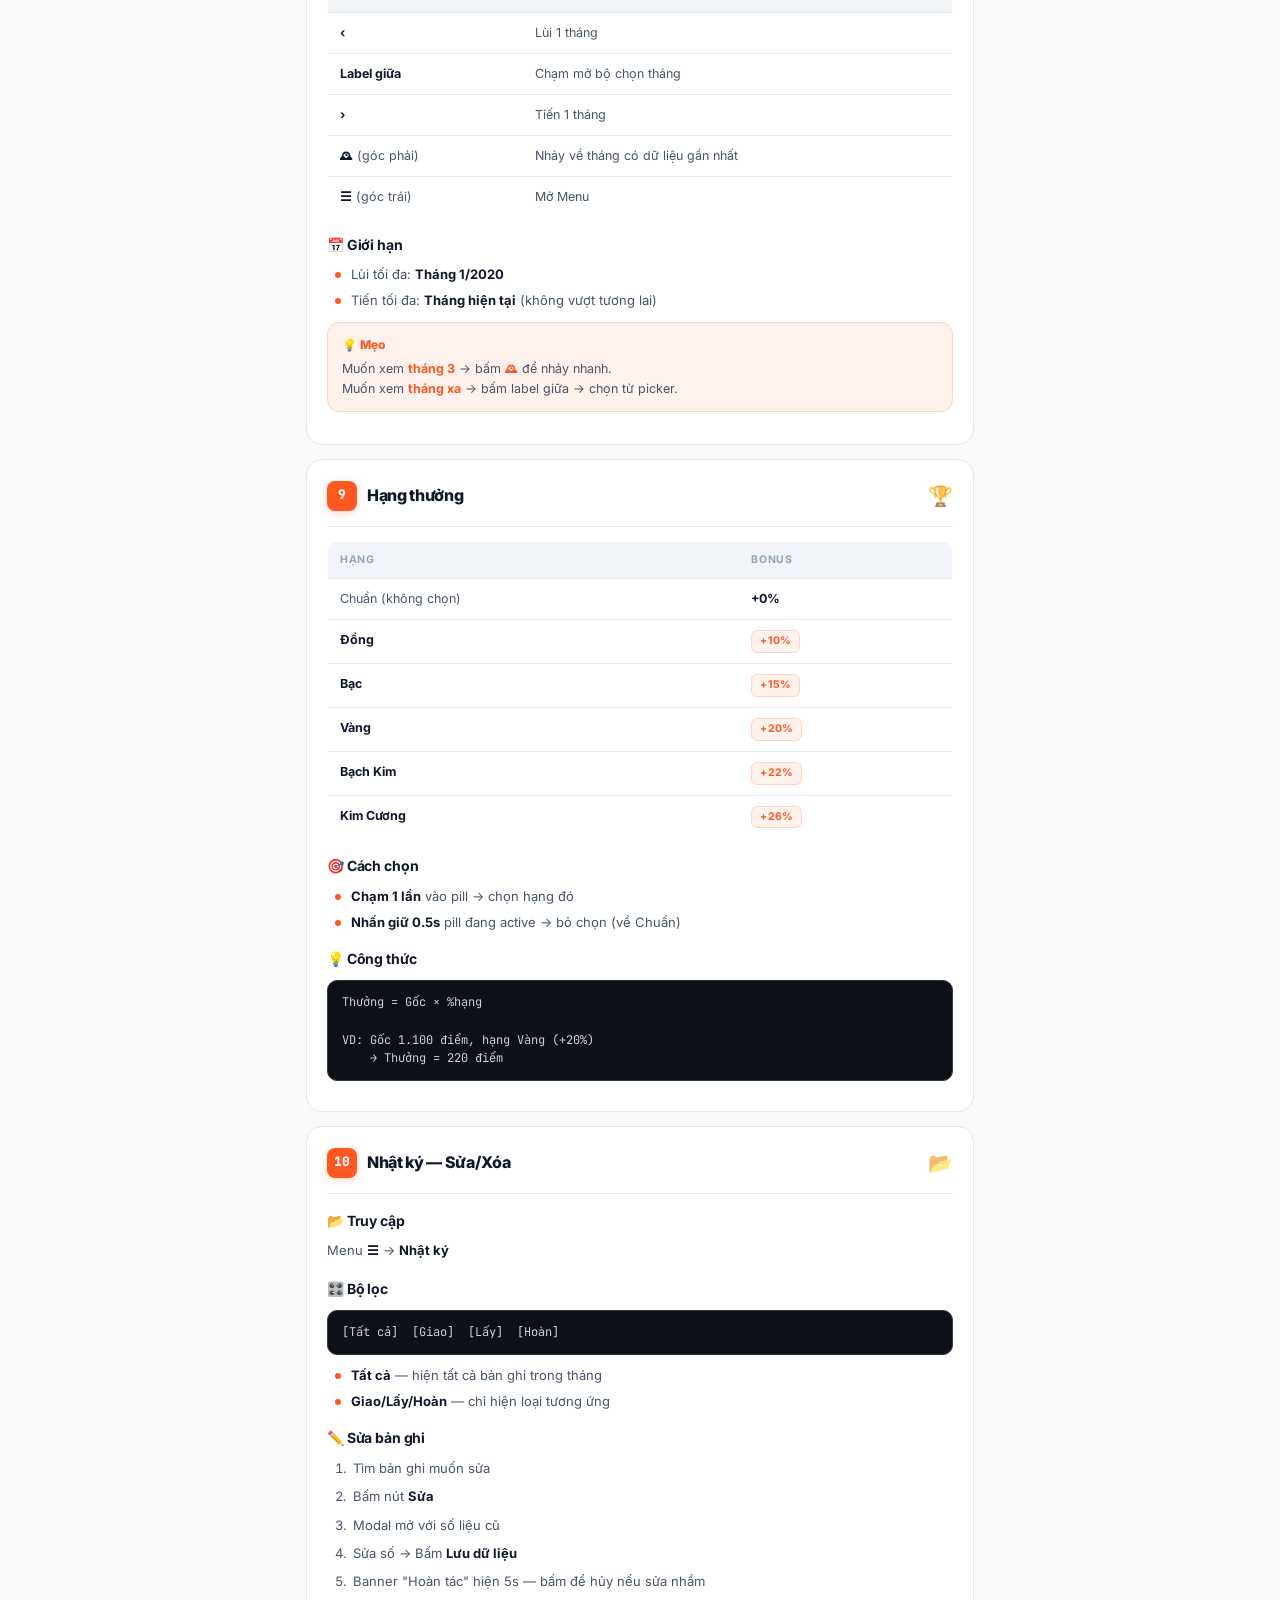
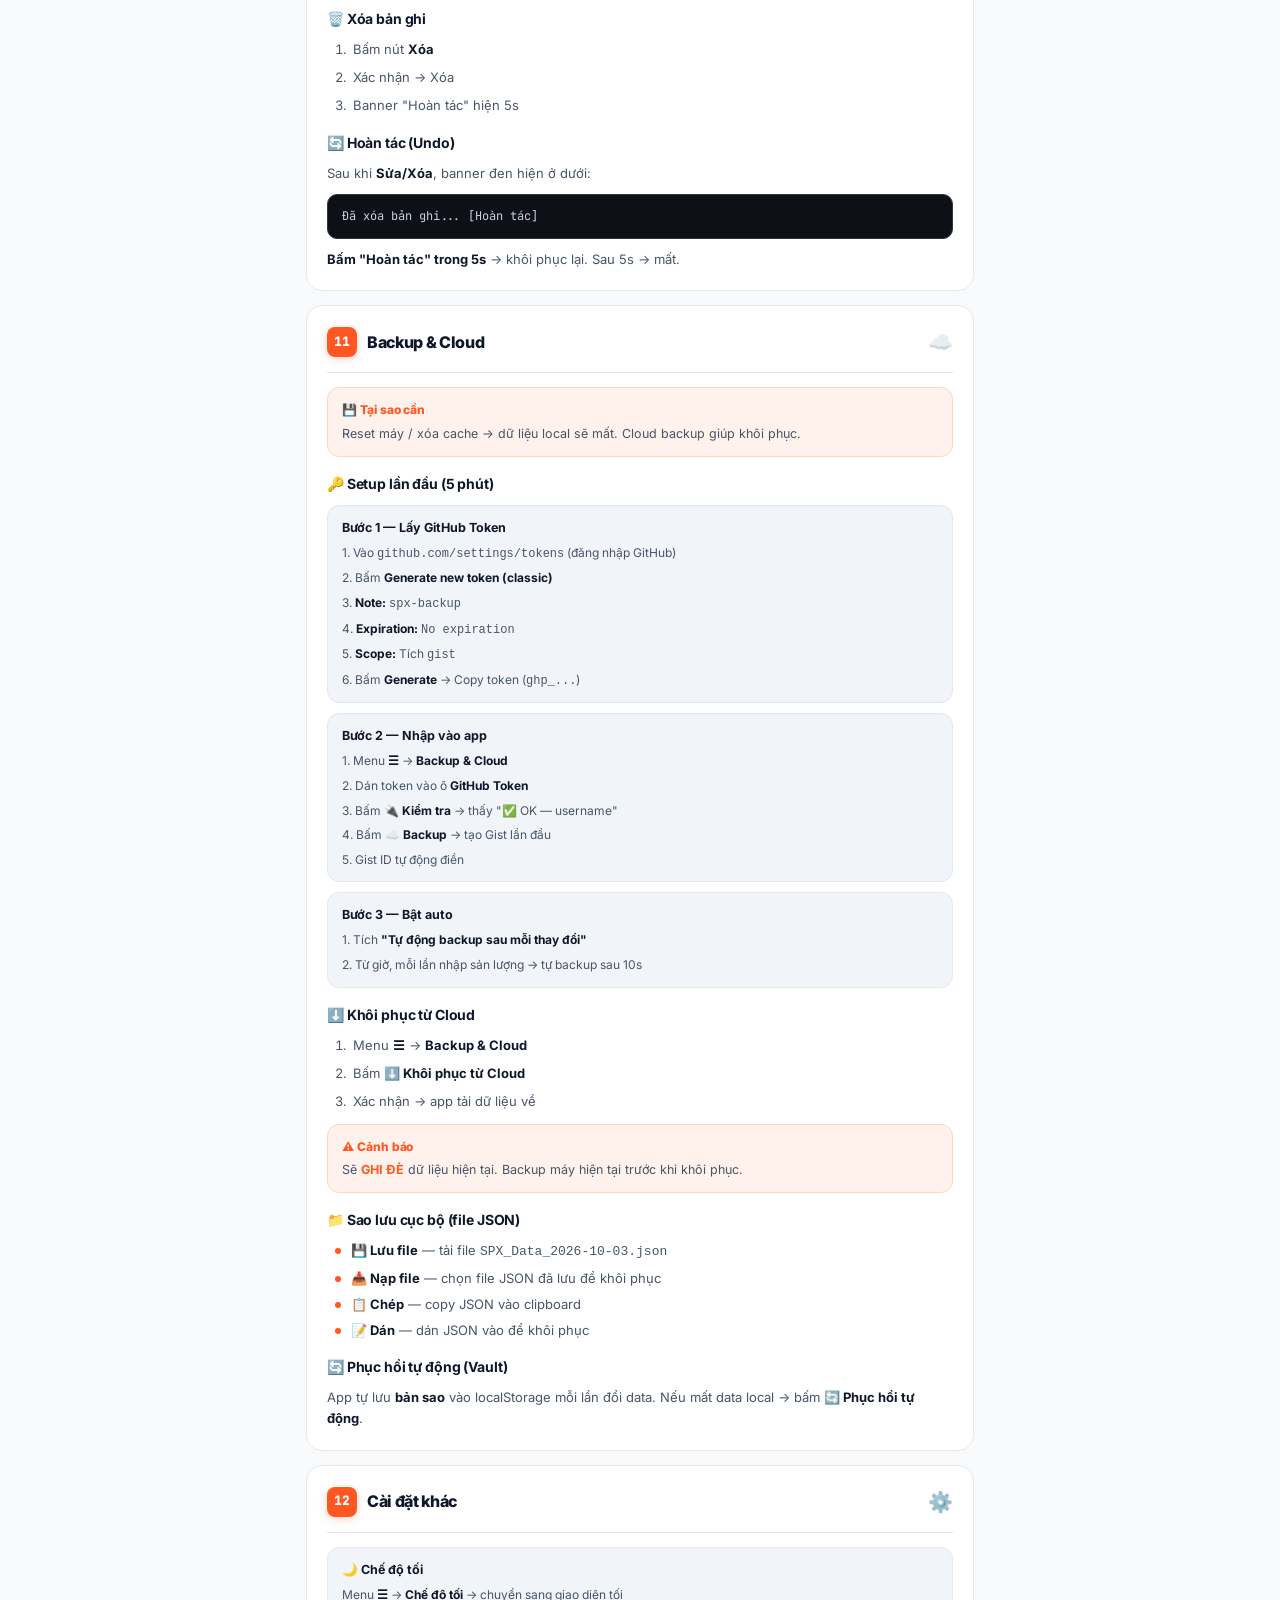
==== commit 3e32499c: "Update guide.html" ====
--- a/guide.html
+++ b/guide.html
@@ -899,4 +899,395 @@
       <span class="g-note-title">💡 Mẹo tối ưu</span>
       Ưu tiên dải có <b>+CẦN nhỏ</b> mà <b>+ĐƯỢC lớn</b> → tăng điểm hiệu quả nhất.
     </div>
-  </section>+  </section>
+
+  <!-- ============ 8. CHỌN KỲ XEM ============ -->
+  <section class="g-section" id="s8">
+    <div class="g-section-head">
+      <div class="g-section-num">8</div>
+      <div class="g-section-title">Chọn kỳ xem (tháng)</div>
+      <span class="g-section-icon">📅</span>
+    </div>
+
+    <h3 class="g-h3">🧭 Header cluster</h3>
+    <pre class="g-code">[‹]  Tháng 10/2026  [›]</pre>
+
+    <table class="g-table">
+      <thead><tr><th>Nút</th><th>Chức năng</th></tr></thead>
+      <tbody>
+        <tr><td><b>‹</b></td><td>Lùi 1 tháng</td></tr>
+        <tr><td><b>Label giữa</b></td><td>Chạm mở bộ chọn tháng</td></tr>
+        <tr><td><b>›</b></td><td>Tiến 1 tháng</td></tr>
+        <tr><td><b>🕰</b> (góc phải)</td><td>Nhảy về tháng có dữ liệu gần nhất</td></tr>
+        <tr><td><b>☰</b> (góc trái)</td><td>Mở Menu</td></tr>
+      </tbody>
+    </table>
+
+    <h3 class="g-h3">📅 Giới hạn</h3>
+    <ul class="g-list">
+      <li>Lùi tối đa: <b>Tháng 1/2020</b></li>
+      <li>Tiến tối đa: <b>Tháng hiện tại</b> (không vượt tương lai)</li>
+    </ul>
+
+    <div class="g-note">
+      <span class="g-note-title">💡 Mẹo</span>
+      Muốn xem <b>tháng 3</b> → bấm <b>🕰</b> để nhảy nhanh.<br>
+      Muốn xem <b>tháng xa</b> → bấm label giữa → chọn từ picker.
+    </div>
+  </section>
+
+  <!-- ============ 9. HẠNG THƯỞNG ============ -->
+  <section class="g-section" id="s9">
+    <div class="g-section-head">
+      <div class="g-section-num">9</div>
+      <div class="g-section-title">Hạng thưởng</div>
+      <span class="g-section-icon">🏆</span>
+    </div>
+
+    <table class="g-table">
+      <thead><tr><th>Hạng</th><th>Bonus</th></tr></thead>
+      <tbody>
+        <tr><td>Chuẩn (không chọn)</td><td><b>+0%</b></td></tr>
+        <tr><td><b>Đồng</b></td><td><span class="g-badge g-badge-accent">+10%</span></td></tr>
+        <tr><td><b>Bạc</b></td><td><span class="g-badge g-badge-accent">+15%</span></td></tr>
+        <tr><td><b>Vàng</b></td><td><span class="g-badge g-badge-accent">+20%</span></td></tr>
+        <tr><td><b>Bạch Kim</b></td><td><span class="g-badge g-badge-accent">+22%</span></td></tr>
+        <tr><td><b>Kim Cương</b></td><td><span class="g-badge g-badge-accent">+26%</span></td></tr>
+      </tbody>
+    </table>
+
+    <h3 class="g-h3">🎯 Cách chọn</h3>
+    <ul class="g-list">
+      <li><b>Chạm 1 lần</b> vào pill → chọn hạng đó</li>
+      <li><b>Nhấn giữ 0.5s</b> pill đang active → bỏ chọn (về Chuẩn)</li>
+    </ul>
+
+    <h3 class="g-h3">💡 Công thức</h3>
+    <pre class="g-code">Thưởng = Gốc × %hạng
+
+VD: Gốc 1.100 điểm, hạng Vàng (+20%)
+    → Thưởng = 220 điểm</pre>
+  </section>
+
+  <!-- ============ 10. NHẬT KÝ ============ -->
+  <section class="g-section" id="s10">
+    <div class="g-section-head">
+      <div class="g-section-num">10</div>
+      <div class="g-section-title">Nhật ký — Sửa/Xóa</div>
+      <span class="g-section-icon">📂</span>
+    </div>
+
+    <h3 class="g-h3">📂 Truy cập</h3>
+    <p class="g-p">Menu <b>☰</b> → <b>Nhật ký</b></p>
+
+    <h3 class="g-h3">🎛️ Bộ lọc</h3>
+    <pre class="g-code">[Tất cả]  [Giao]  [Lấy]  [Hoàn]</pre>
+    <ul class="g-list">
+      <li><b>Tất cả</b> — hiện tất cả bản ghi trong tháng</li>
+      <li><b>Giao/Lấy/Hoàn</b> — chỉ hiện loại tương ứng</li>
+    </ul>
+
+    <h3 class="g-h3">✏️ Sửa bản ghi</h3>
+    <ol class="g-olist">
+      <li>Tìm bản ghi muốn sửa</li>
+      <li>Bấm nút <b>Sửa</b></li>
+      <li>Modal mở với số liệu cũ</li>
+      <li>Sửa số → Bấm <b>Lưu dữ liệu</b></li>
+      <li>Banner "Hoàn tác" hiện 5s — bấm để hủy nếu sửa nhầm</li>
+    </ol>
+
+    <h3 class="g-h3">🗑️ Xóa bản ghi</h3>
+    <ol class="g-olist">
+      <li>Bấm nút <b>Xóa</b></li>
+      <li>Xác nhận → Xóa</li>
+      <li>Banner "Hoàn tác" hiện 5s</li>
+    </ol>
+
+    <h3 class="g-h3">🔄 Hoàn tác (Undo)</h3>
+    <p class="g-p">Sau khi <b>Sửa/Xóa</b>, banner đen hiện ở dưới:</p>
+    <pre class="g-code">Đã xóa bản ghi... [Hoàn tác]</pre>
+    <p class="g-p"><b>Bấm "Hoàn tác" trong 5s</b> → khôi phục lại. Sau 5s → mất.</p>
+  </section>
+
+  <!-- ============ 11. BACKUP ============ -->
+  <section class="g-section" id="s11">
+    <div class="g-section-head">
+      <div class="g-section-num">11</div>
+      <div class="g-section-title">Backup & Cloud</div>
+      <span class="g-section-icon">☁️</span>
+    </div>
+
+    <div class="g-note">
+      <span class="g-note-title">💾 Tại sao cần</span>
+      Reset máy / xóa cache → dữ liệu local sẽ mất. Cloud backup giúp khôi phục.
+    </div>
+
+    <h3 class="g-h3">🔑 Setup lần đầu (5 phút)</h3>
+
+    <div class="g-card">
+      <div class="g-card-title">Bước 1 — Lấy GitHub Token</div>
+      <p>1. Vào <code>github.com/settings/tokens</code> (đăng nhập GitHub)</p>
+      <p>2. Bấm <b>Generate new token (classic)</b></p>
+      <p>3. <b>Note:</b> <code>spx-backup</code></p>
+      <p>4. <b>Expiration:</b> <code>No expiration</code></p>
+      <p>5. <b>Scope:</b> Tích <code>gist</code></p>
+      <p>6. Bấm <b>Generate</b> → Copy token (<code>ghp_...</code>)</p>
+    </div>
+
+    <div class="g-card">
+      <div class="g-card-title">Bước 2 — Nhập vào app</div>
+      <p>1. Menu <b>☰</b> → <b>Backup & Cloud</b></p>
+      <p>2. Dán token vào ô <b>GitHub Token</b></p>
+      <p>3. Bấm <b>🔌 Kiểm tra</b> → thấy "✅ OK — username"</p>
+      <p>4. Bấm <b>☁️ Backup</b> → tạo Gist lần đầu</p>
+      <p>5. Gist ID tự động điền</p>
+    </div>
+
+    <div class="g-card">
+      <div class="g-card-title">Bước 3 — Bật auto</div>
+      <p>1. Tích <b>"Tự động backup sau mỗi thay đổi"</b></p>
+      <p>2. Từ giờ, mỗi lần nhập sản lượng → tự backup sau 10s</p>
+    </div>
+
+    <h3 class="g-h3">⬇️ Khôi phục từ Cloud</h3>
+    <ol class="g-olist">
+      <li>Menu <b>☰</b> → <b>Backup & Cloud</b></li>
+      <li>Bấm <b>⬇️ Khôi phục từ Cloud</b></li>
+      <li>Xác nhận → app tải dữ liệu về</li>
+    </ol>
+    <div class="g-note">
+      <span class="g-note-title">⚠️ Cảnh báo</span>
+      Sẽ <b>GHI ĐÈ</b> dữ liệu hiện tại. Backup máy hiện tại trước khi khôi phục.
+    </div>
+
+    <h3 class="g-h3">📁 Sao lưu cục bộ (file JSON)</h3>
+    <ul class="g-list">
+      <li><b>💾 Lưu file</b> — tải file <code>SPX_Data_2026-10-03.json</code></li>
+      <li><b>📥 Nạp file</b> — chọn file JSON đã lưu để khôi phục</li>
+      <li><b>📋 Chép</b> — copy JSON vào clipboard</li>
+      <li><b>📝 Dán</b> — dán JSON vào để khôi phục</li>
+    </ul>
+
+    <h3 class="g-h3">🔄 Phục hồi tự động (Vault)</h3>
+    <p class="g-p">App tự lưu <b>bản sao</b> vào localStorage mỗi lần đổi data. Nếu mất data local → bấm <b>🔄 Phục hồi tự động</b>.</p>
+  </section>
+
+  <!-- ============ 12. CÀI ĐẶT KHÁC ============ -->
+  <section class="g-section" id="s12">
+    <div class="g-section-head">
+      <div class="g-section-num">12</div>
+      <div class="g-section-title">Cài đặt khác</div>
+      <span class="g-section-icon">⚙️</span>
+    </div>
+
+    <div class="g-card">
+      <div class="g-card-title">🌙 Chế độ tối</div>
+      <p>Menu <b>☰</b> → <b>Chế độ tối</b> → chuyển sang giao diện tối</p>
+    </div>
+
+    <div class="g-screenshot-wrap">
+      <img src="./overview-dark.png" alt="Dark mode" class="g-screenshot" onclick="openLightbox(this.src)">
+      <div class="g-screenshot-caption">Giao diện Dark mode — tab T.Quan</div>
+    </div>
+
+    <div class="g-card">
+      <div class="g-card-title">🧹 Dọn bản ghi trùng</div>
+      <p>Menu <b>☰</b> → <b>Backup & Cloud</b> → kéo xuống → <b>Dọn bản ghi trùng lặp</b></p>
+      <p>Tìm và xóa các bản ghi cùng ngày + cùng số liệu.</p>
+    </div>
+
+    <div class="g-card">
+      <div class="g-card-title">⚠️ Xóa toàn bộ nhật ký</div>
+      <p>Menu <b>☰</b> → <b>Backup & Cloud</b> → kéo xuống đáy → <b>Xóa toàn bộ nhật ký</b></p>
+      <p style="color:var(--danger);font-weight:700">⚠️ KHÔNG THỂ KHÔI PHỤC! Backup trước khi xóa.</p>
+    </div>
+
+    <div class="g-card">
+      <div class="g-card-title">❤️ Ủng hộ tác giả</div>
+      <p>Menu <b>☰</b> → <b>Ủng hộ tác giả</b> → Viettinbank</p>
+    </div>
+  </section>
+
+  <!-- ============ 13. XỬ LÝ SỰ CỐ ============ -->
+  <section class="g-section" id="s13">
+    <div class="g-section-head">
+      <div class="g-section-num">13</div>
+      <div class="g-section-title">Xử lý sự cố</div>
+      <span class="g-section-icon">🔧</span>
+    </div>
+
+    <h3 class="g-h3">🐛 OCR đọc sai</h3>
+    <p class="g-p"><b>Triệu chứng:</b> Số trong ô không khớp ảnh gốc.</p>
+    <p class="g-p"><b>Cách xử lý:</b></p>
+    <ol class="g-olist">
+      <li>Chụp lại ảnh <b>rõ nét hơn</b> (ánh sáng đủ, không rung)</li>
+      <li>Tránh chụp ảnh <b>nghiêng, mờ, bị che</b></li>
+      <li>Nếu vẫn sai → mở ảnh gốc trong modal → sửa tay số bị sai</li>
+      <li>Màu viền ô cho biết độ tin cậy: 🟢 OK · 🟡 xem lại · 🔴 sửa tay · 🟠 phân bố lạ</li>
+    </ol>
+
+    <h3 class="g-h3">🟠 Cảnh báo "Phân bố bất thường" hiện ra</h3>
+    <p class="g-p"><b>Nguyên nhân:</b> OCR đọc đúng chữ nhưng số vô lý — có thể do:</p>
+    <ul class="g-list">
+      <li>OCR nhầm số từ <b>thanh trạng thái điện thoại</b> (giờ, pin, dung lượng)</li>
+      <li>Ảnh mờ, nghiêng, hoặc bị che</li>
+      <li>Chụp nhầm màn hình không phải "Chi tiết đơn theo ngày"</li>
+    </ul>
+    <p class="g-p"><b>Cách xử lý:</b></p>
+    <ol class="g-olist">
+      <li><b>Đối chiếu ảnh gốc</b> hiện bên dưới modal với các ô nhập</li>
+      <li>Nếu sai → sửa tay số đúng từ ảnh</li>
+      <li>Nếu đúng hết → bấm <b>"Lưu dữ liệu"</b> bình thường (cảnh báo chỉ để nhắc, không chặn)</li>
+    </ol>
+
+    <h3 class="g-h3">🔄 App không cập nhật sau khi deploy</h3>
+    <p class="g-p"><b>Triệu chứng:</b> Bấm vào vẫn thấy giao diện cũ.</p>
+    <p class="g-p"><b>Cách xử lý:</b></p>
+    <ol class="g-olist">
+      <li>Chạm 🔒 (ổ khóa) trên URL → <b>Xóa dữ liệu trang</b></li>
+      <li>Nhấn nút □ → <b>vuốt Chrome lên</b> để kill hẳn</li>
+      <li>Mở lại URL → tải bản mới</li>
+    </ol>
+
+    <h3 class="g-h3">💥 Mất dữ liệu</h3>
+    <p class="g-p"><b>Nguyên nhân:</b> Xóa cache Chrome / reset máy.</p>
+    <p class="g-p"><b>Cách khôi phục:</b></p>
+    <ol class="g-olist">
+      <li>Mở app → Menu <b>☰</b> → <b>Backup & Cloud</b></li>
+      <li>Bấm <b>⬇️ Khôi phục từ Cloud</b> (nếu đã setup)</li>
+      <li>Hoặc <b>🔄 Phục hồi tự động</b> (nếu vault còn)</li>
+      <li>Hoặc <b>📥 Nạp file</b> (nếu có file JSON backup)</li>
+    </ol>
+
+    <h3 class="g-h3">⚠️ Báo "Đã tồn tại bản ghi cùng số liệu"</h3>
+    <p class="g-p"><b>Nguyên nhân:</b> Ngày đó bạn đã nhập rồi với <b>cùng số</b>.</p>
+    <p class="g-p"><b>Cách xử lý:</b></p>
+    <ul class="g-list">
+      <li>Nếu muốn sửa → vào <b>Nhật ký</b> → bấm <b>Sửa</b> bản ghi cũ</li>
+      <li>Nếu số thực tế khác → sửa số liệu trước khi lưu</li>
+    </ul>
+
+    <h3 class="g-h3">📷 Không thấy nút quét</h3>
+    <p class="g-p"><b>Cách xử lý:</b> Đóng app hoàn toàn → mở lại.</p>
+
+    <h3 class="g-h3">🎯 Điểm không đúng chính sách</h3>
+    <p class="g-p"><b>Kiểm tra:</b></p>
+    <ol class="g-olist">
+      <li><b>Khu vực</b> đã đúng chưa? (Miền / HCM-HN)</li>
+      <li><b>Hạng thưởng</b> đã chọn chưa?</li>
+      <li><b>Config lương</b> của tháng đúng chưa?</li>
+      <li>Số liệu <b>SL</b> có bị nhập sai dải không?</li>
+    </ol>
+    <p class="g-p">Nếu vẫn sai → báo tác giả kèm screenshot.</p>
+  </section>
+
+  <!-- ============ 14. FAQ ============ -->
+  <section class="g-section" id="s14">
+    <div class="g-section-head">
+      <div class="g-section-num">14</div>
+      <div class="g-section-title">Câu hỏi thường gặp</div>
+      <span class="g-section-icon">❓</span>
+    </div>
+
+    <div class="g-card">
+      <div class="g-card-title">❓ App có mất phí không?</div>
+      <p><b>Không.</b> Miễn phí 100%, không quảng cáo.</p>
+    </div>
+
+    <div class="g-card">
+      <div class="g-card-title">❓ Dữ liệu lưu ở đâu?</div>
+      <p><b>Trên máy bạn</b> (localStorage). Không gửi lên server. Cloud backup là tùy chọn.</p>
+    </div>
+
+    <div class="g-card">
+      <div class="g-card-title">❓ Xóa app có mất dữ liệu?</div>
+      <p>Xóa app khỏi màn hình chính → <b>KHÔNG</b> mất (chỉ mất icon).</p>
+      <p>Xóa dữ liệu trình duyệt → <b>MẤT</b>.</p>
+    </div>
+
+    <div class="g-card">
+      <div class="g-card-title">❓ Có dùng trên nhiều máy không?</div>
+      <p>Chưa hỗ trợ sync đa thiết bị. Muốn dùng nhiều máy → dùng <b>Cloud backup</b> (backup máy A → restore máy B).</p>
+    </div>
+
+    <div class="g-card">
+      <div class="g-card-title">❓ Lương tháng cũ có bị đổi khi sửa tháng mới?</div>
+      <p><b>Không.</b> Mỗi tháng lưu <b>riêng biệt</b>. Đây là tính năng v50.4.</p>
+    </div>
+
+    <div class="g-card">
+      <div class="g-card-title">❓ Có cần mạng để dùng không?</div>
+      <p>Chỉ cần mạng lần đầu (~15MB). Sau đó chạy <b>offline</b> hoàn toàn.</p>
+    </div>
+
+    <div class="g-card">
+      <div class="g-card-title">❓ Làm sao biết app đã cập nhật phiên bản mới?</div>
+      <p>Xem số version ở đầu trang này. Nếu nghi ngờ → clear cache theo mục 13.</p>
+    </div>
+
+    <div class="g-card">
+      <div class="g-card-title">❓ Tôi có 2 tài khoản SPX, làm sao?</div>
+      <p>Hiện tại app <b>chưa hỗ trợ</b> nhiều tài khoản. Muốn tách → dùng <b>2 điện thoại</b> hoặc <b>2 trình duyệt</b> khác nhau.</p>
+    </div>
+
+    <div class="g-card">
+      <div class="g-card-title">❓ Điểm tính theo tháng hay năm?</div>
+      <p>Theo <b>tháng</b>. Điểm tổng ở Hero là <b>của tháng đang xem</b>.</p>
+    </div>
+
+    <div class="g-card">
+      <div class="g-card-title">❓ Gặp bug thì báo ai?</div>
+      <p>Nhắn tác giả qua <b>Ủng hộ tác giả</b> hoặc gửi screenshot + mô tả ngắn.</p>
+    </div>
+  </section>
+
+  <!-- ============ FOOTER ============ -->
+  <footer class="g-footer">
+    <div class="g-footer-text">
+      <b>SPX Tracker v50.7.1</b><br>
+      Made with ❤️ for SPX drivers
+    </div>
+    <a href="./index.html" class="g-footer-btn">
+      <svg viewBox="0 0 24 24" fill="none" stroke="currentColor" stroke-width="2.2" stroke-linecap="round" stroke-linejoin="round">
+        <line x1="19" y1="12" x2="5" y2="12"/>
+        <polyline points="12 19 5 12 12 5"/>
+      </svg>
+      <span>Quay lại app</span>
+    </a>
+  </footer>
+
+</div>
+
+<!-- ============ LIGHTBOX ẢNH ============ -->
+<div id="gLightbox" onclick="closeLightbox()">
+  <button class="g-lb-close" onclick="closeLightbox()" aria-label="Đóng">✕</button>
+  <img id="gLightboxImg" alt="Ảnh phóng to" onclick="event.stopPropagation()">
+</div>
+
+<script>
+// Đồng bộ theme sáng/tối với app
+(function() {
+  try {
+    const theme = localStorage.getItem('spx_theme') || 'light';
+    document.documentElement.setAttribute('data-theme', theme);
+  } catch (e) {
+    document.documentElement.setAttribute('data-theme', 'light');
+  }
+})();
+
+// Lightbox ảnh
+function openLightbox(src) {
+  const lb = document.getElementById('gLightbox');
+  const img = document.getElementById('gLightboxImg');
+  if (!lb || !img) return;
+  img.src = src;
+  lb.classList.add('active');
+}
+function closeLightbox() {
+  const lb = document.getElementById('gLightbox');
+  if (lb) lb.classList.remove('active');
+}
+</script>
+
+</body>
+</html>
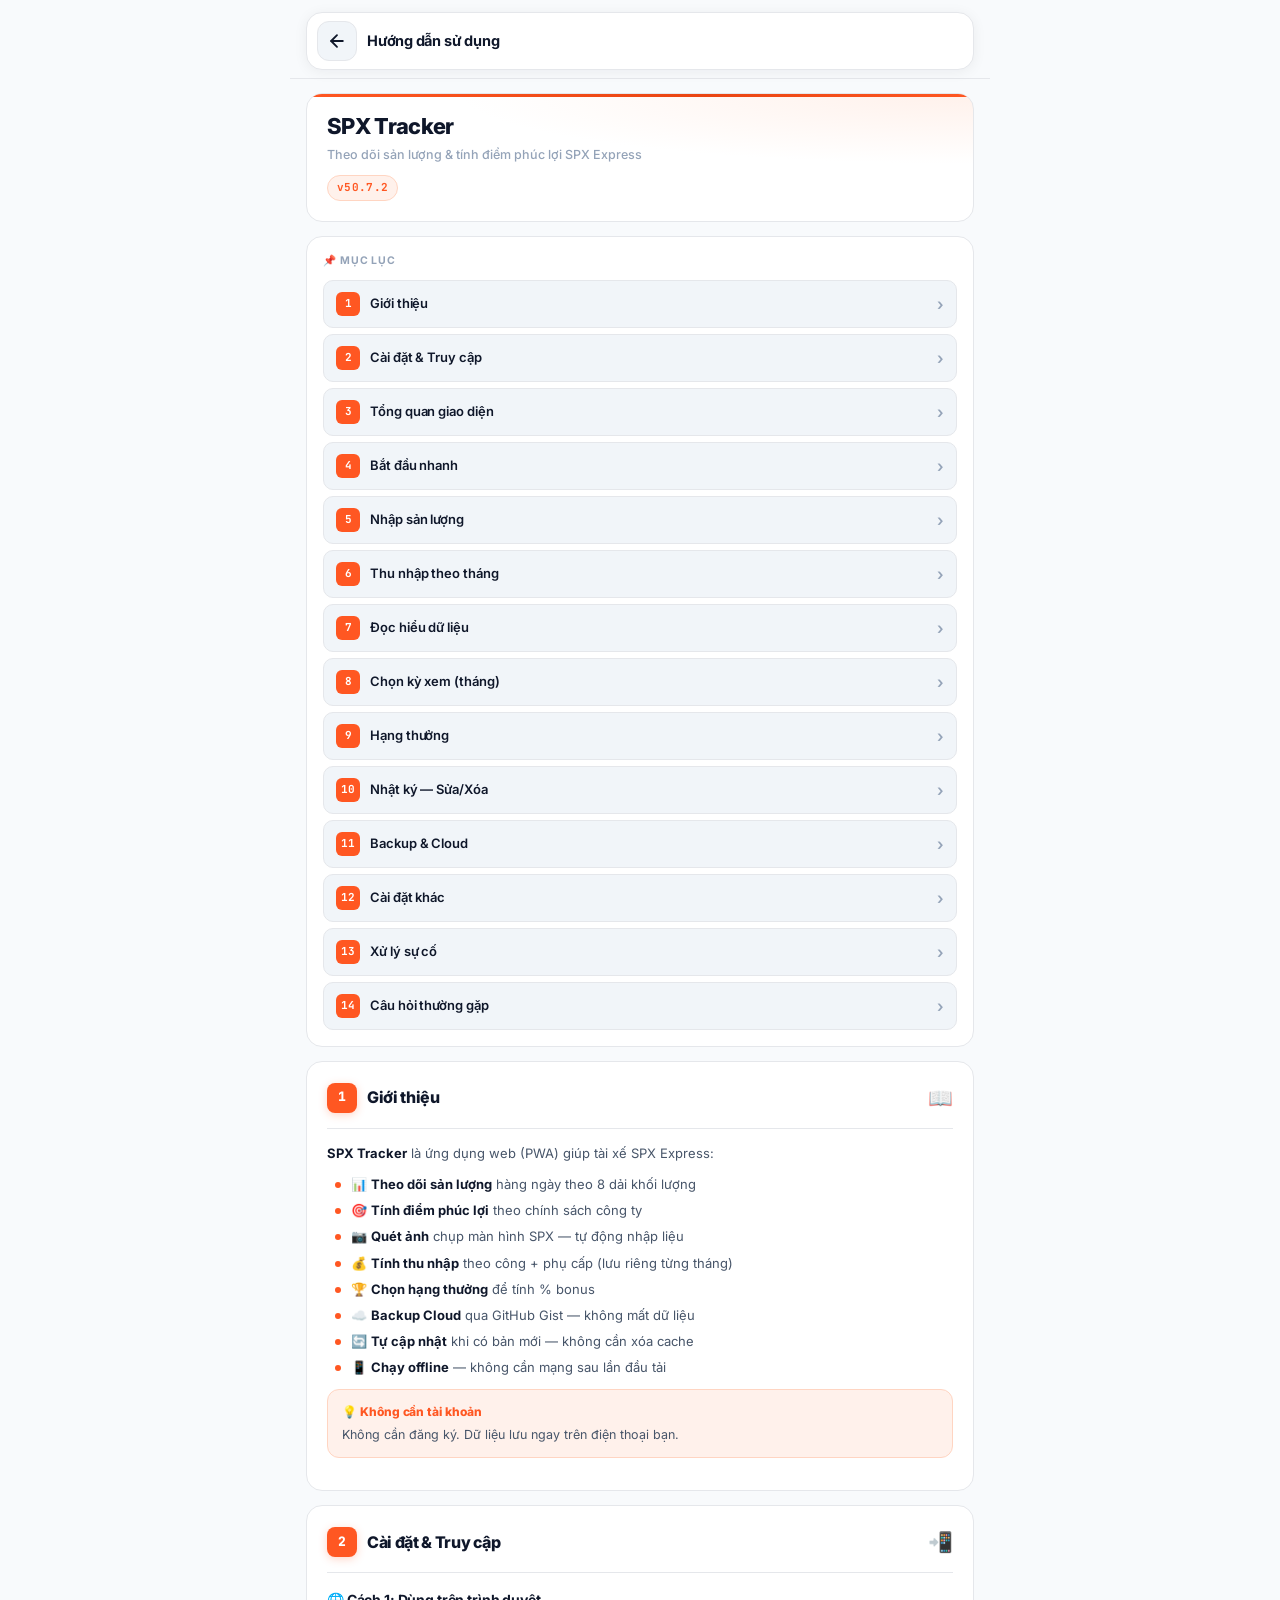
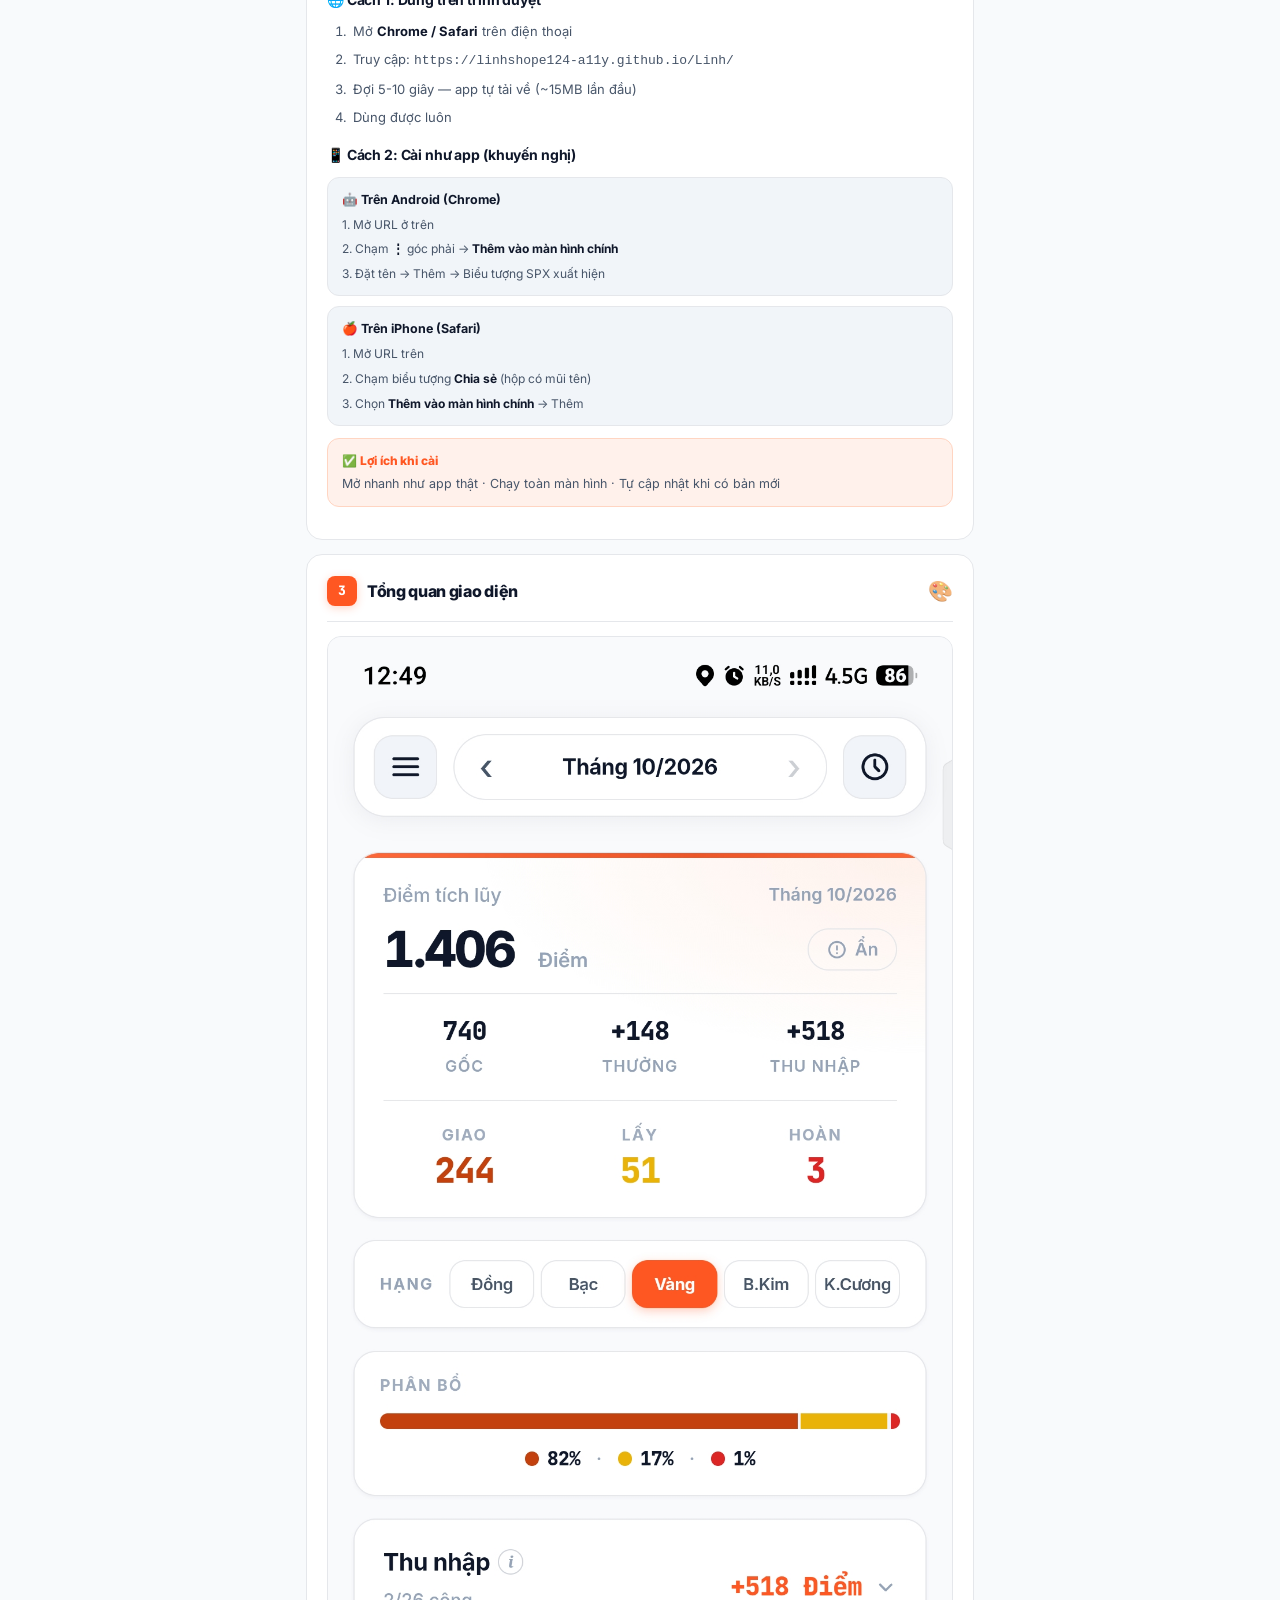
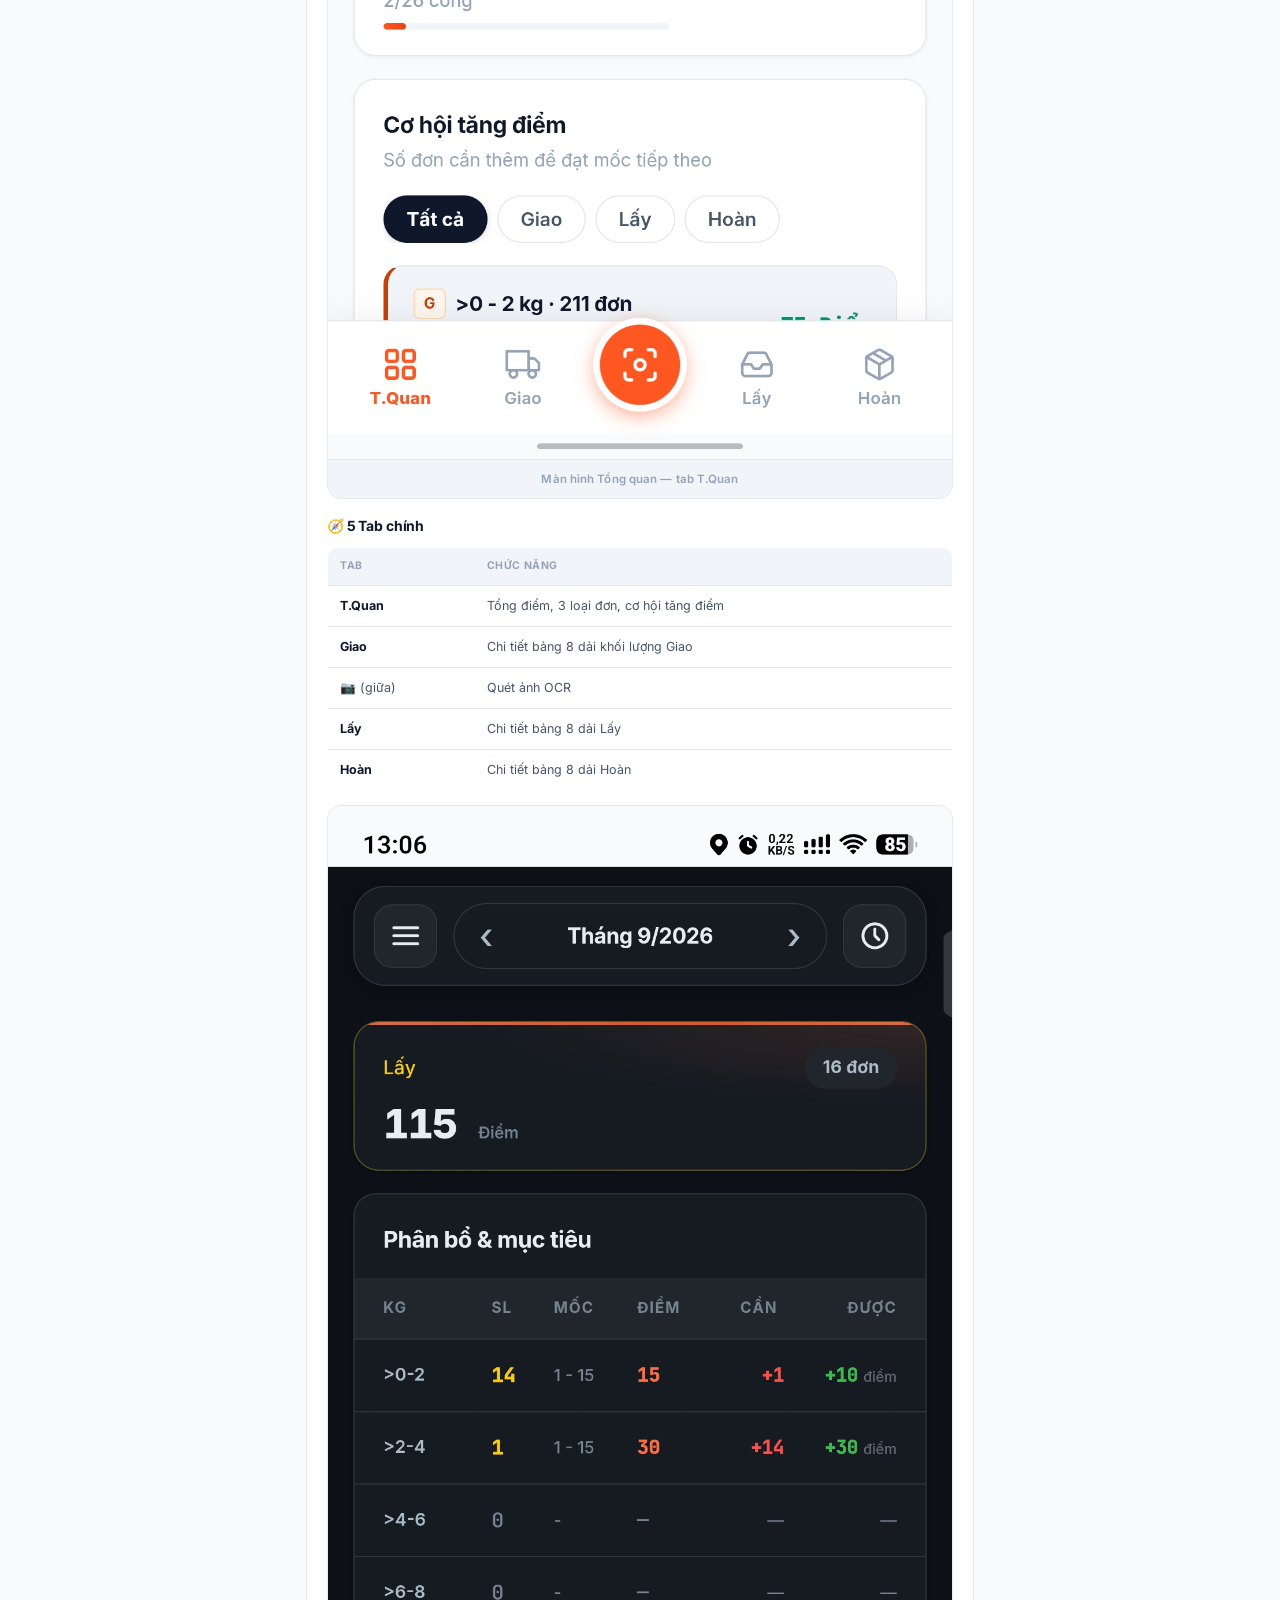
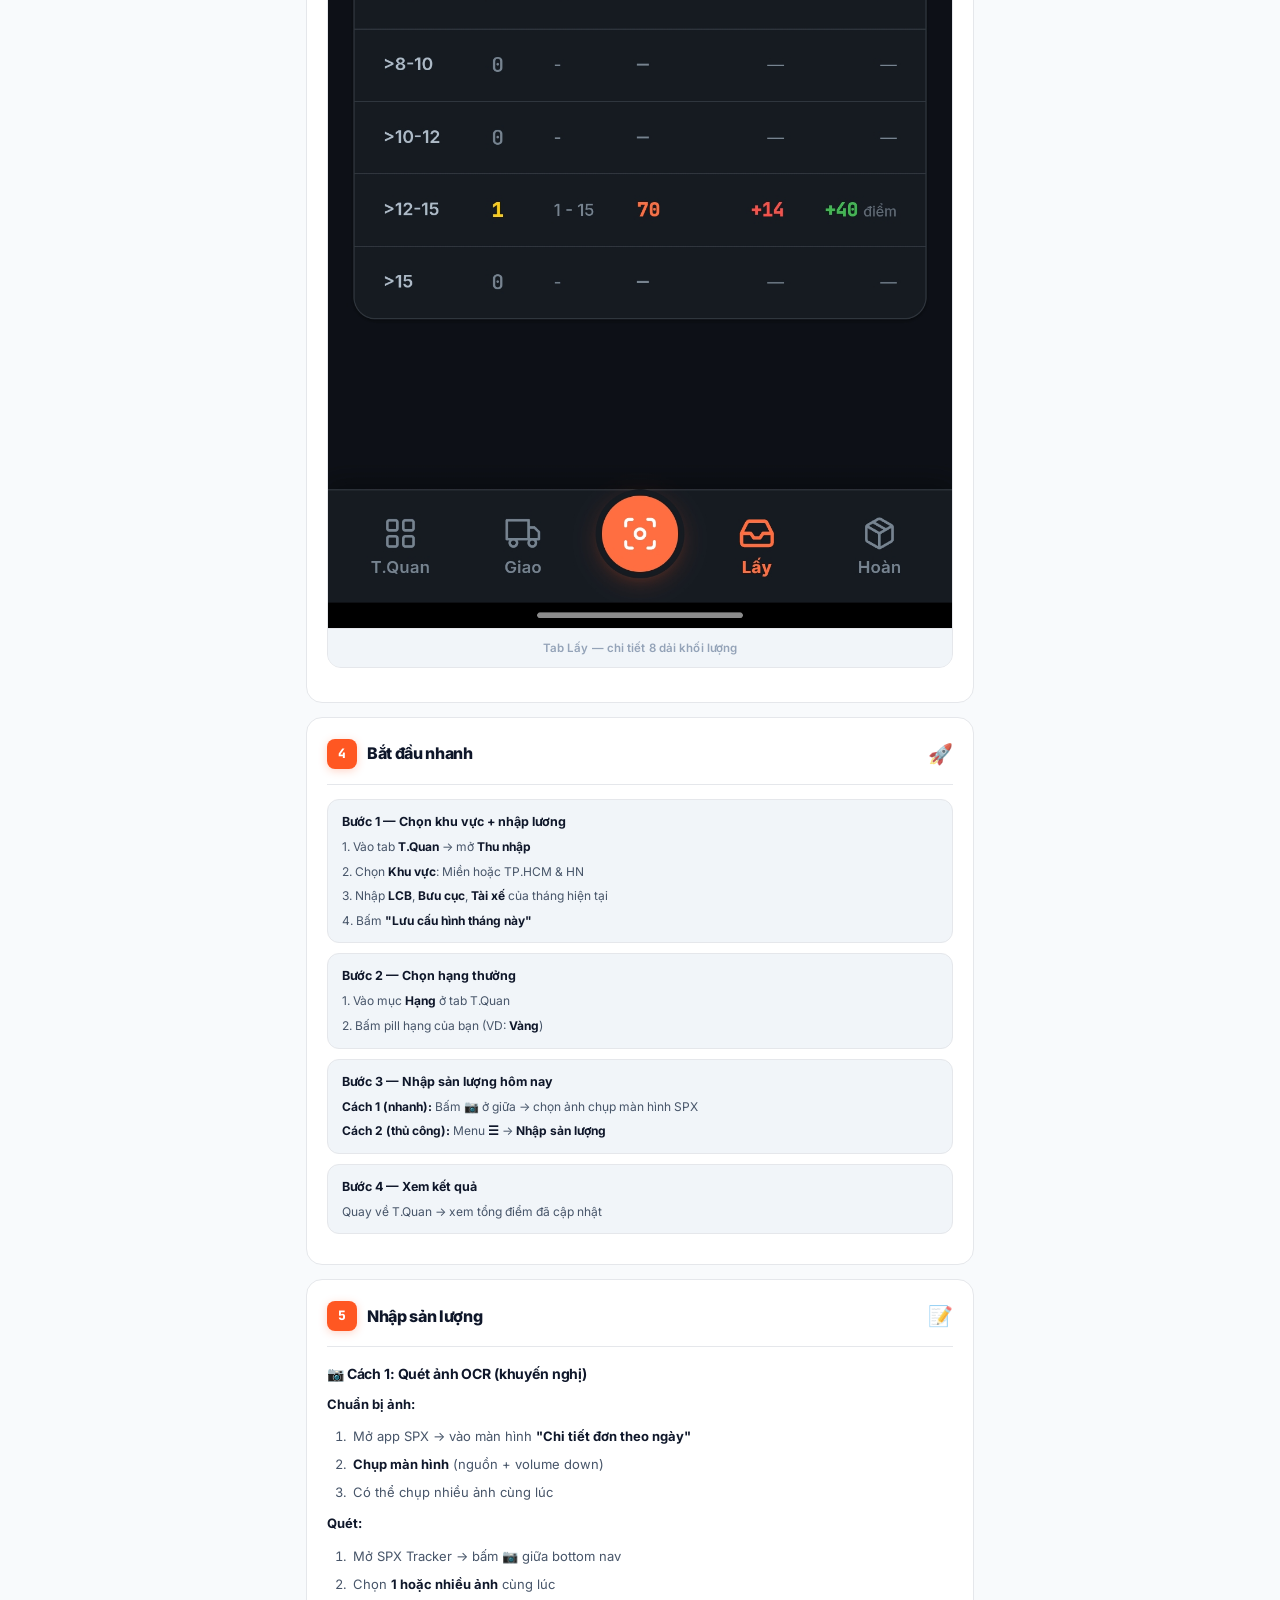
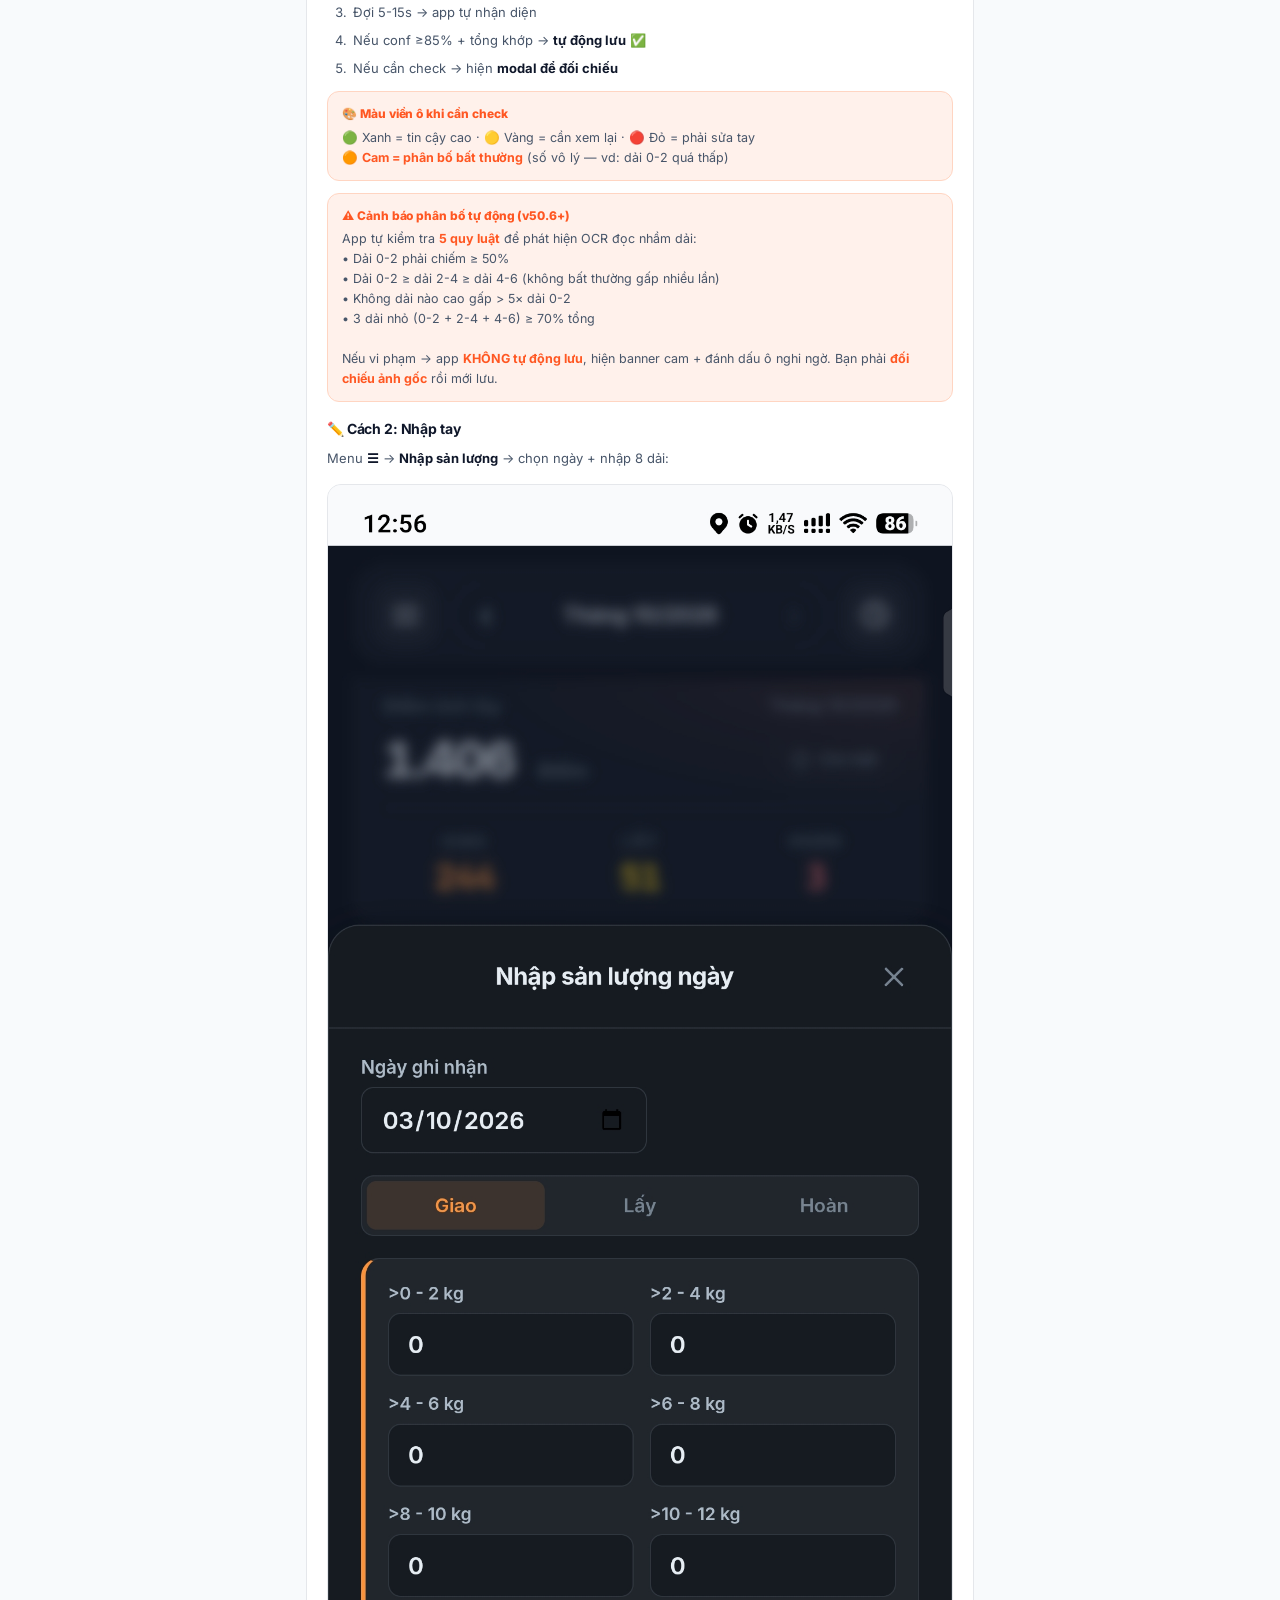
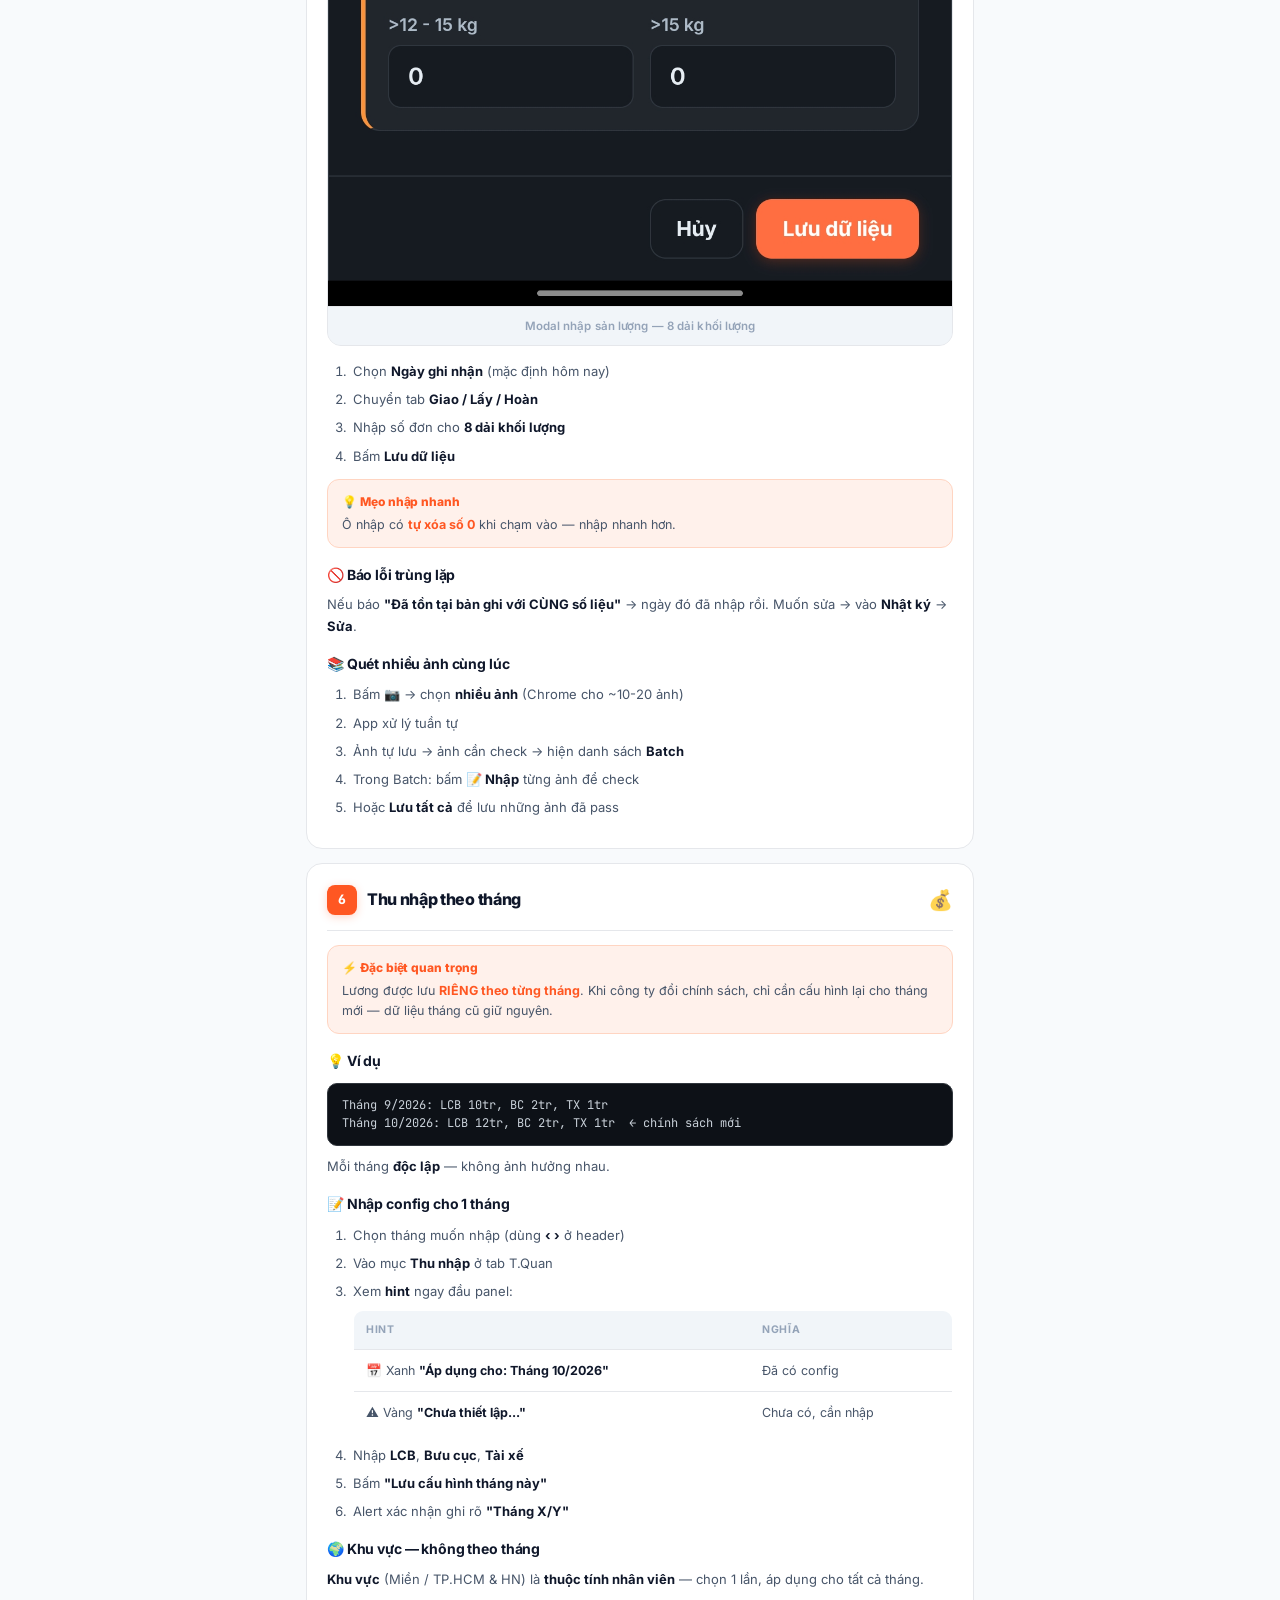
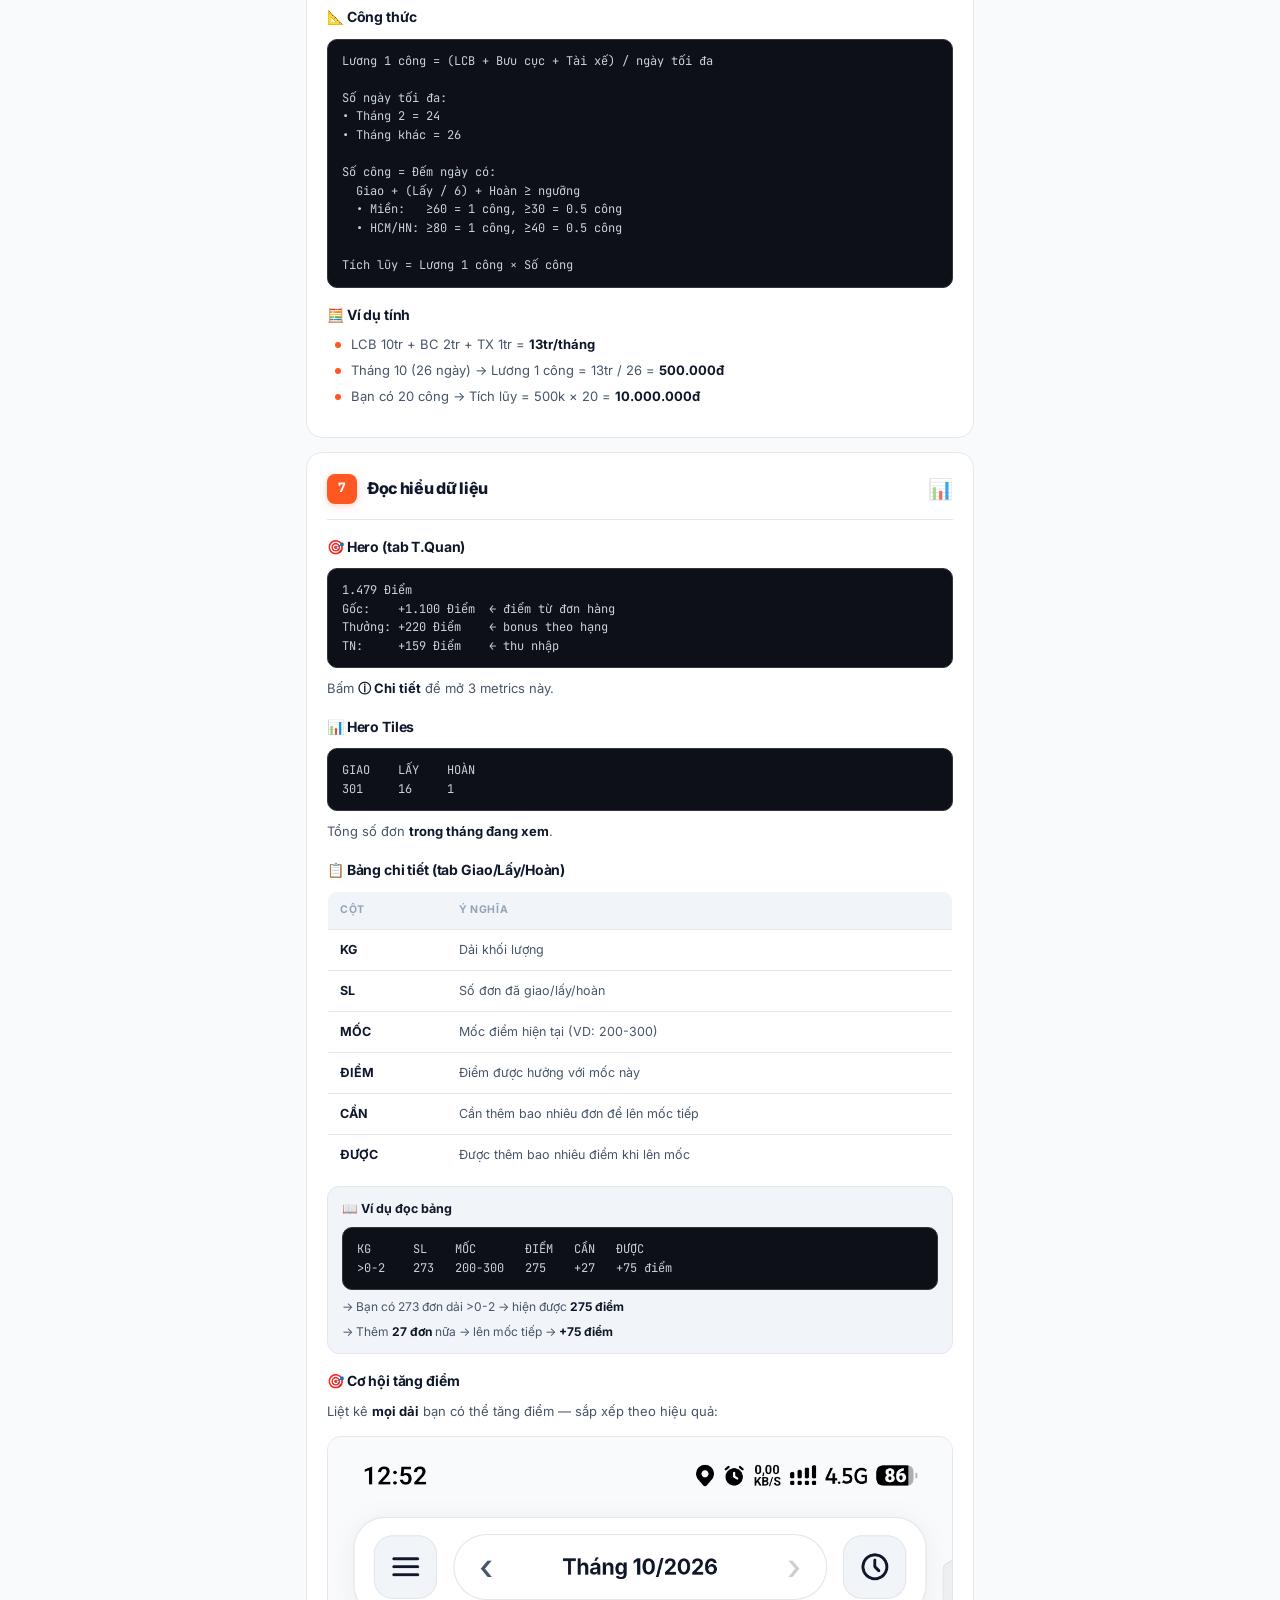
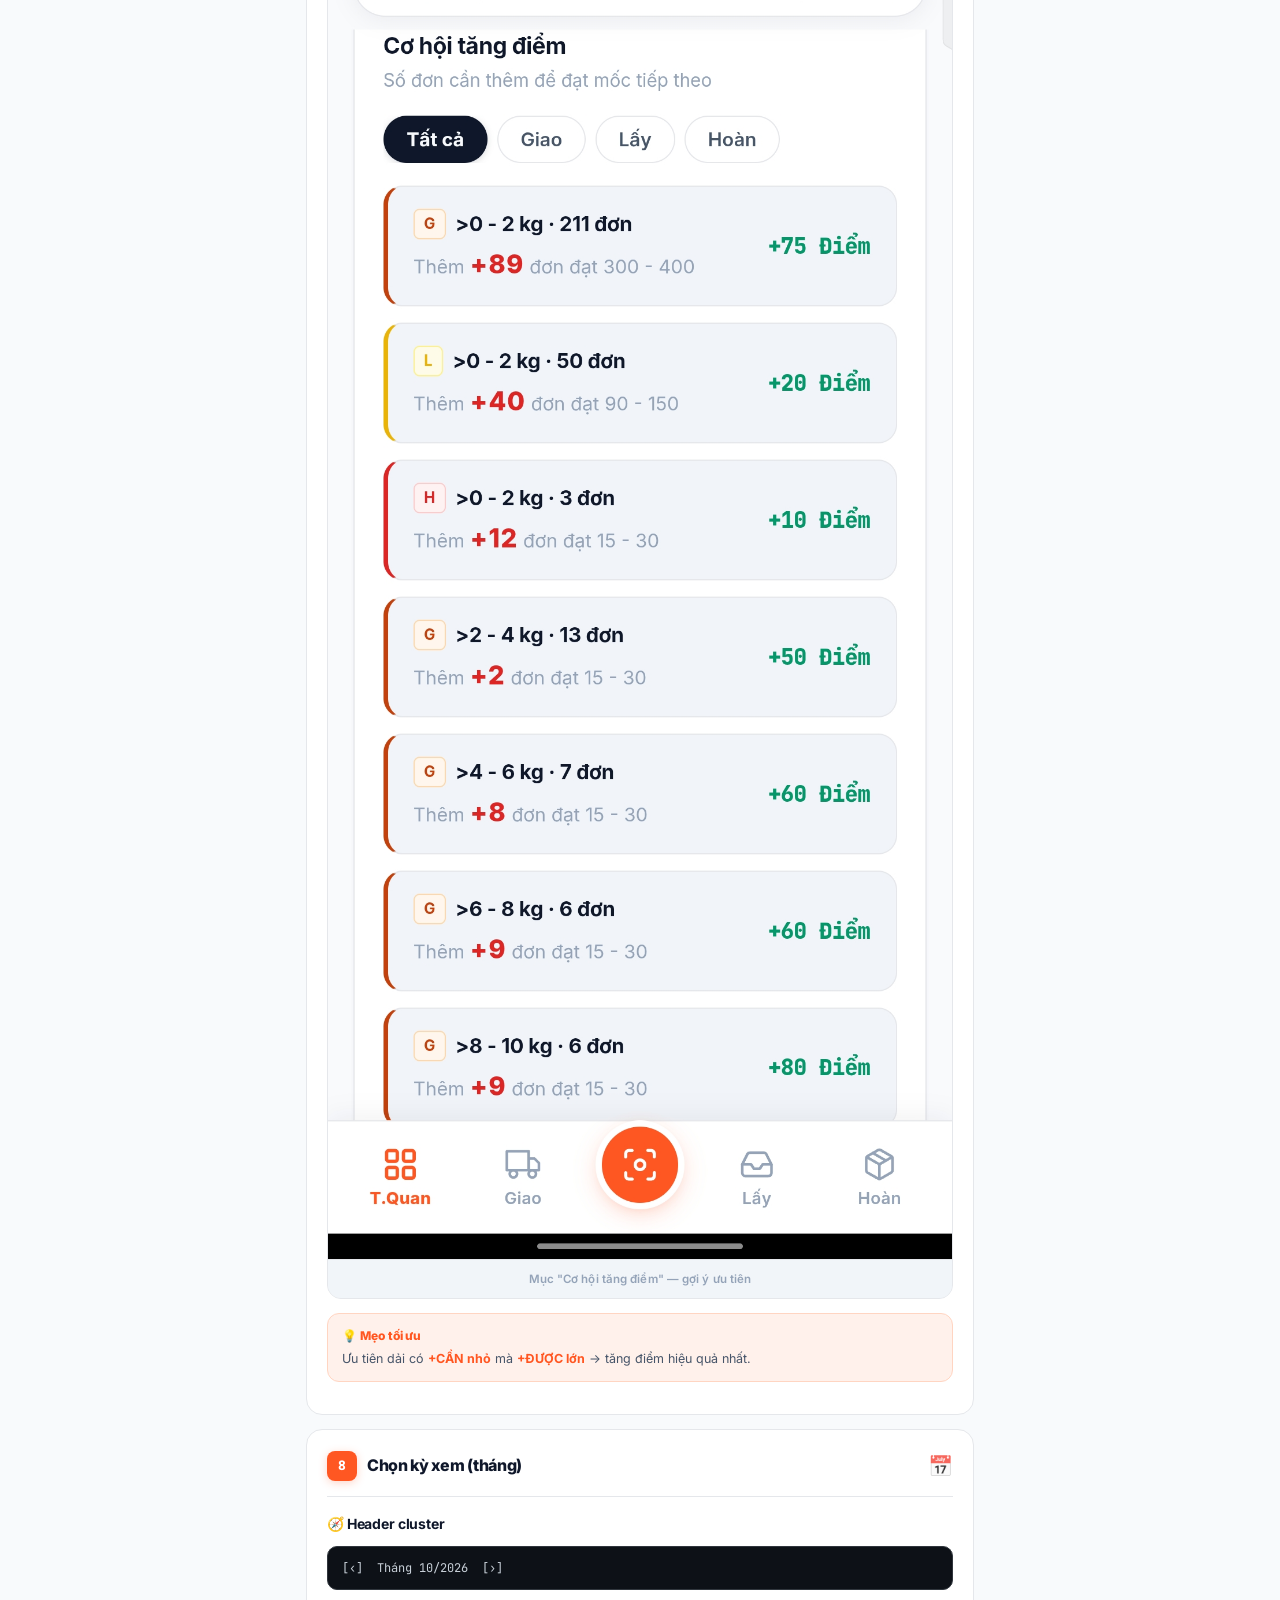
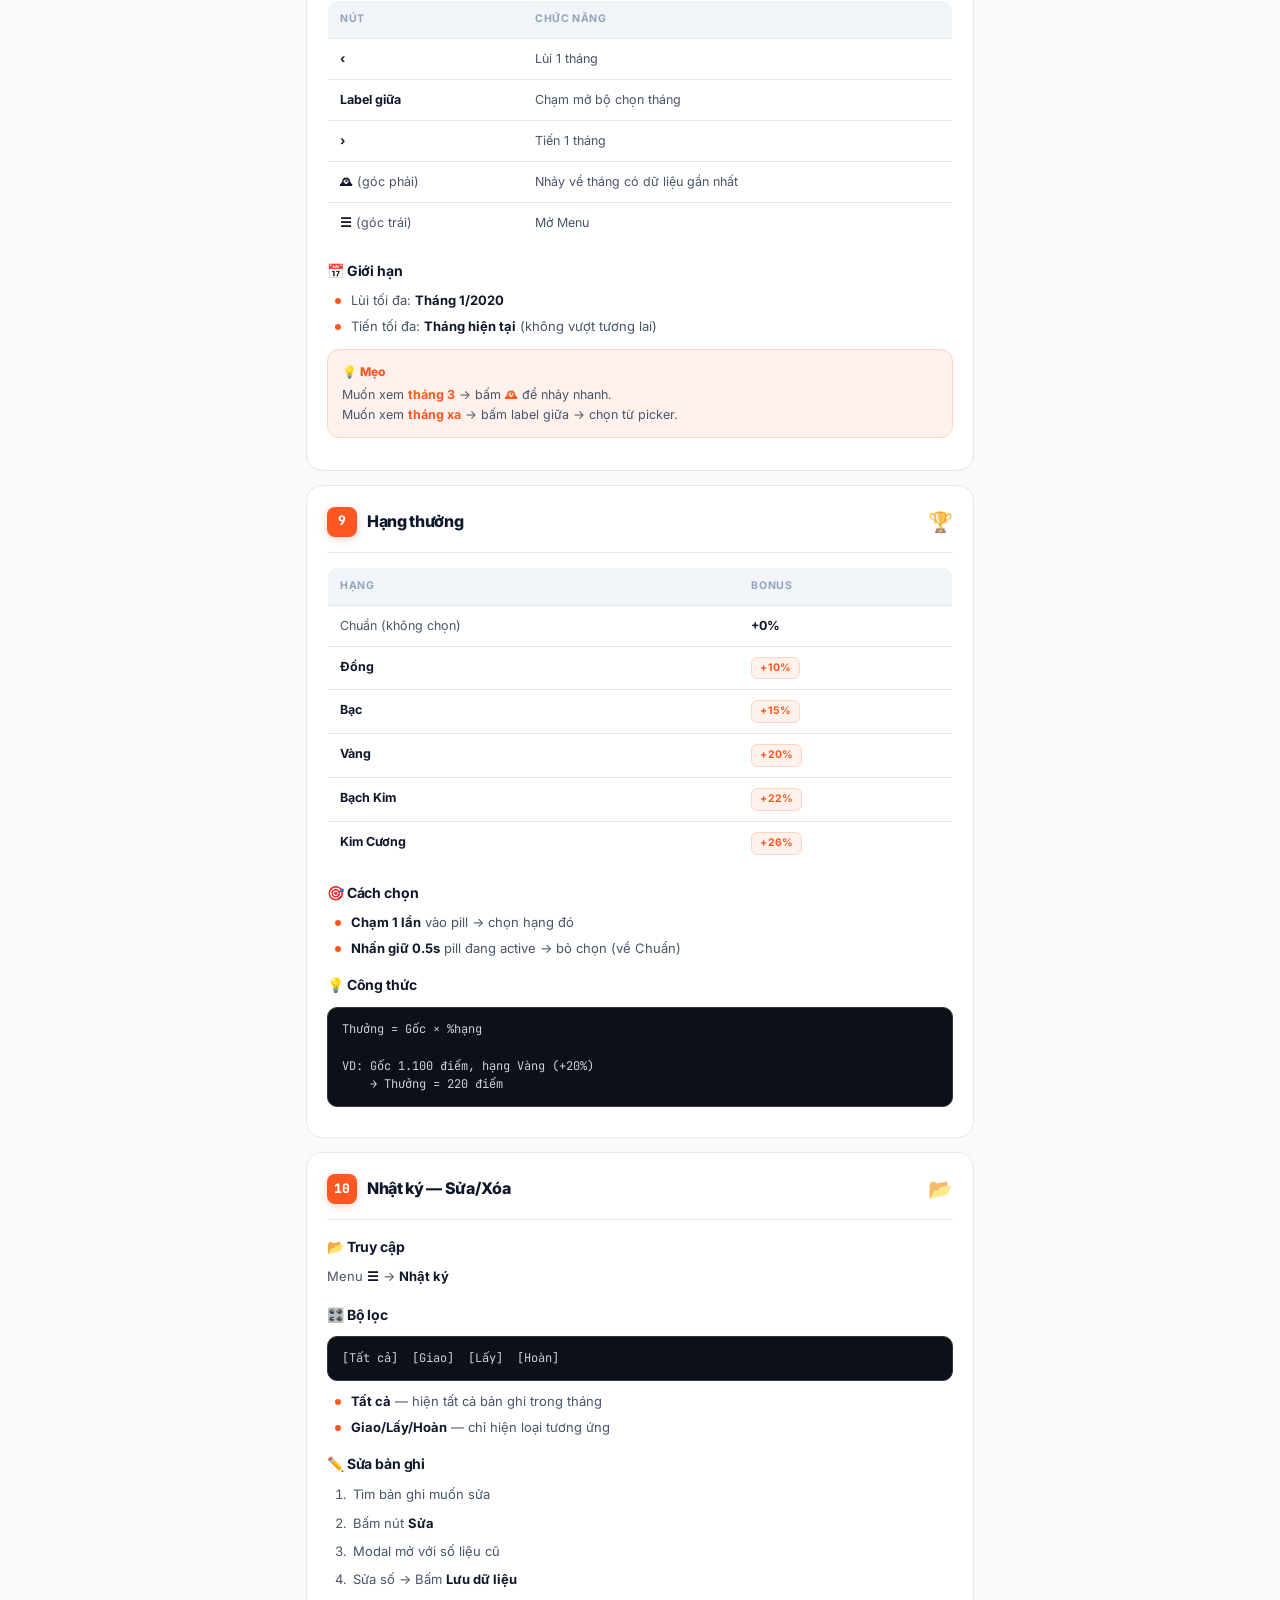
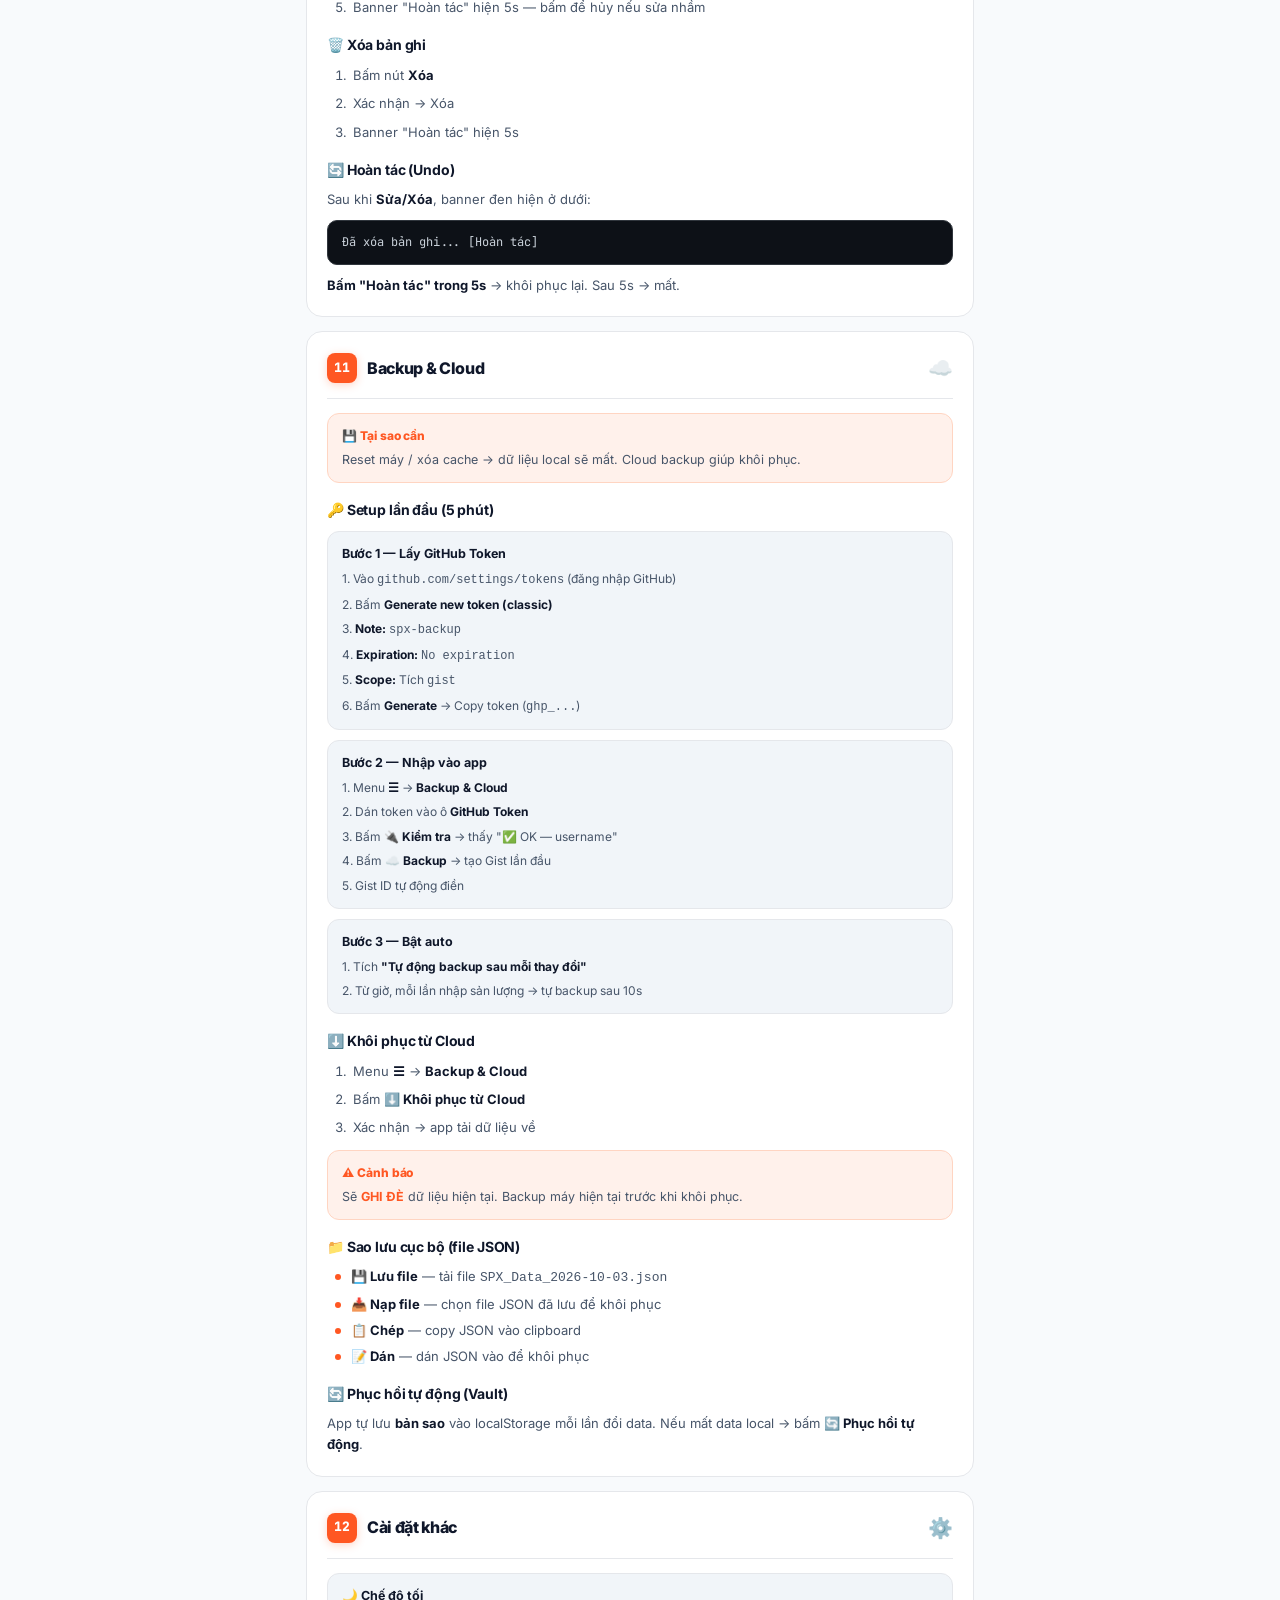
==== commit 1f4303df: "Update guide.html" ====
--- a/guide.html
+++ b/guide.html
@@ -563,7 +563,7 @@
   <section class="g-hero">
     <div class="g-hero-title">SPX Tracker</div>
     <div class="g-hero-sub">Theo dõi sản lượng & tính điểm phúc lợi SPX Express</div>
-    <span class="g-hero-version">v50.7.1</span>
+    <span class="g-hero-version">v50.7.2</span>
   </section>
 
   <!-- ============ MỤC LỤC ============ -->
@@ -602,6 +602,7 @@
       <li>💰 <b>Tính thu nhập</b> theo công + phụ cấp (lưu riêng từng tháng)</li>
       <li>🏆 <b>Chọn hạng thưởng</b> để tính % bonus</li>
       <li>☁️ <b>Backup Cloud</b> qua GitHub Gist — không mất dữ liệu</li>
+      <li>🔄 <b>Tự cập nhật</b> khi có bản mới — không cần xóa cache</li>
       <li>📱 <b>Chạy offline</b> — không cần mạng sau lần đầu tải</li>
     </ul>
     <div class="g-note">
@@ -1091,6 +1092,14 @@
     </div>
 
     <div class="g-card">
+      <div class="g-card-title">🔄 Cập nhật app (v50.7.2+)</div>
+      <p>App <b>tự kiểm tra bản mới</b> mỗi 5 phút. Khi có bản mới → hiện banner cam ở dưới màn hình:</p>
+      <p style="background:var(--surface);border:1px solid var(--accent-border);border-radius:8px;padding:8px 10px;margin-top:6px;font-family:'JetBrains Mono',monospace;font-size:11px;color:var(--accent)">🎉 Có bản mới v50.7.3! [Cập nhật]</p>
+      <p style="margin-top:8px">Bấm <b>"Cập nhật"</b> → app tự reload, <b>dữ liệu giữ nguyên</b>.</p>
+      <p>Nếu không thấy banner → Menu <b>☰</b> → <b>🔄 Kiểm tra cập nhật</b> để check thủ công.</p>
+    </div>
+
+    <div class="g-card">
       <div class="g-card-title">🧹 Dọn bản ghi trùng</div>
       <p>Menu <b>☰</b> → <b>Backup & Cloud</b> → kéo xuống → <b>Dọn bản ghi trùng lặp</b></p>
       <p>Tìm và xóa các bản ghi cùng ngày + cùng số liệu.</p>
@@ -1142,7 +1151,13 @@
 
     <h3 class="g-h3">🔄 App không cập nhật sau khi deploy</h3>
     <p class="g-p"><b>Triệu chứng:</b> Bấm vào vẫn thấy giao diện cũ.</p>
-    <p class="g-p"><b>Cách xử lý:</b></p>
+    <p class="g-p"><b>Cách xử lý (v50.7.2+ — khuyến nghị):</b></p>
+    <ol class="g-olist">
+      <li>Menu <b>☰</b> → <b>🔄 Kiểm tra cập nhật</b></li>
+      <li>Nếu có bản mới → bấm <b>"Cập nhật"</b> trên banner → app tự reload</li>
+      <li>Nếu vẫn cũ → tắt hẳn app → mở lại (sẽ tự tải bản mới sau ~2s)</li>
+    </ol>
+    <p class="g-p"><b>Cách xử lý (phiên bản cũ — chỉ khi cần):</b></p>
     <ol class="g-olist">
       <li>Chạm 🔒 (ổ khóa) trên URL → <b>Xóa dữ liệu trang</b></li>
       <li>Nhấn nút □ → <b>vuốt Chrome lên</b> để kill hẳn</li>
@@ -1222,7 +1237,7 @@
 
     <div class="g-card">
       <div class="g-card-title">❓ Làm sao biết app đã cập nhật phiên bản mới?</div>
-      <p>Xem số version ở đầu trang này. Nếu nghi ngờ → clear cache theo mục 13.</p>
+      <p>Xem số version ở đầu trang này. Hoặc khi có banner <b>"🎉 Có bản mới"</b> hiện ra → bấm <b>"Cập nhật"</b>.</p>
     </div>
 
     <div class="g-card">
@@ -1244,7 +1259,7 @@
   <!-- ============ FOOTER ============ -->
   <footer class="g-footer">
     <div class="g-footer-text">
-      <b>SPX Tracker v50.7.1</b><br>
+      <b>SPX Tracker v50.7.2</b><br>
       Made with ❤️ for SPX drivers
     </div>
     <a href="./index.html" class="g-footer-btn">
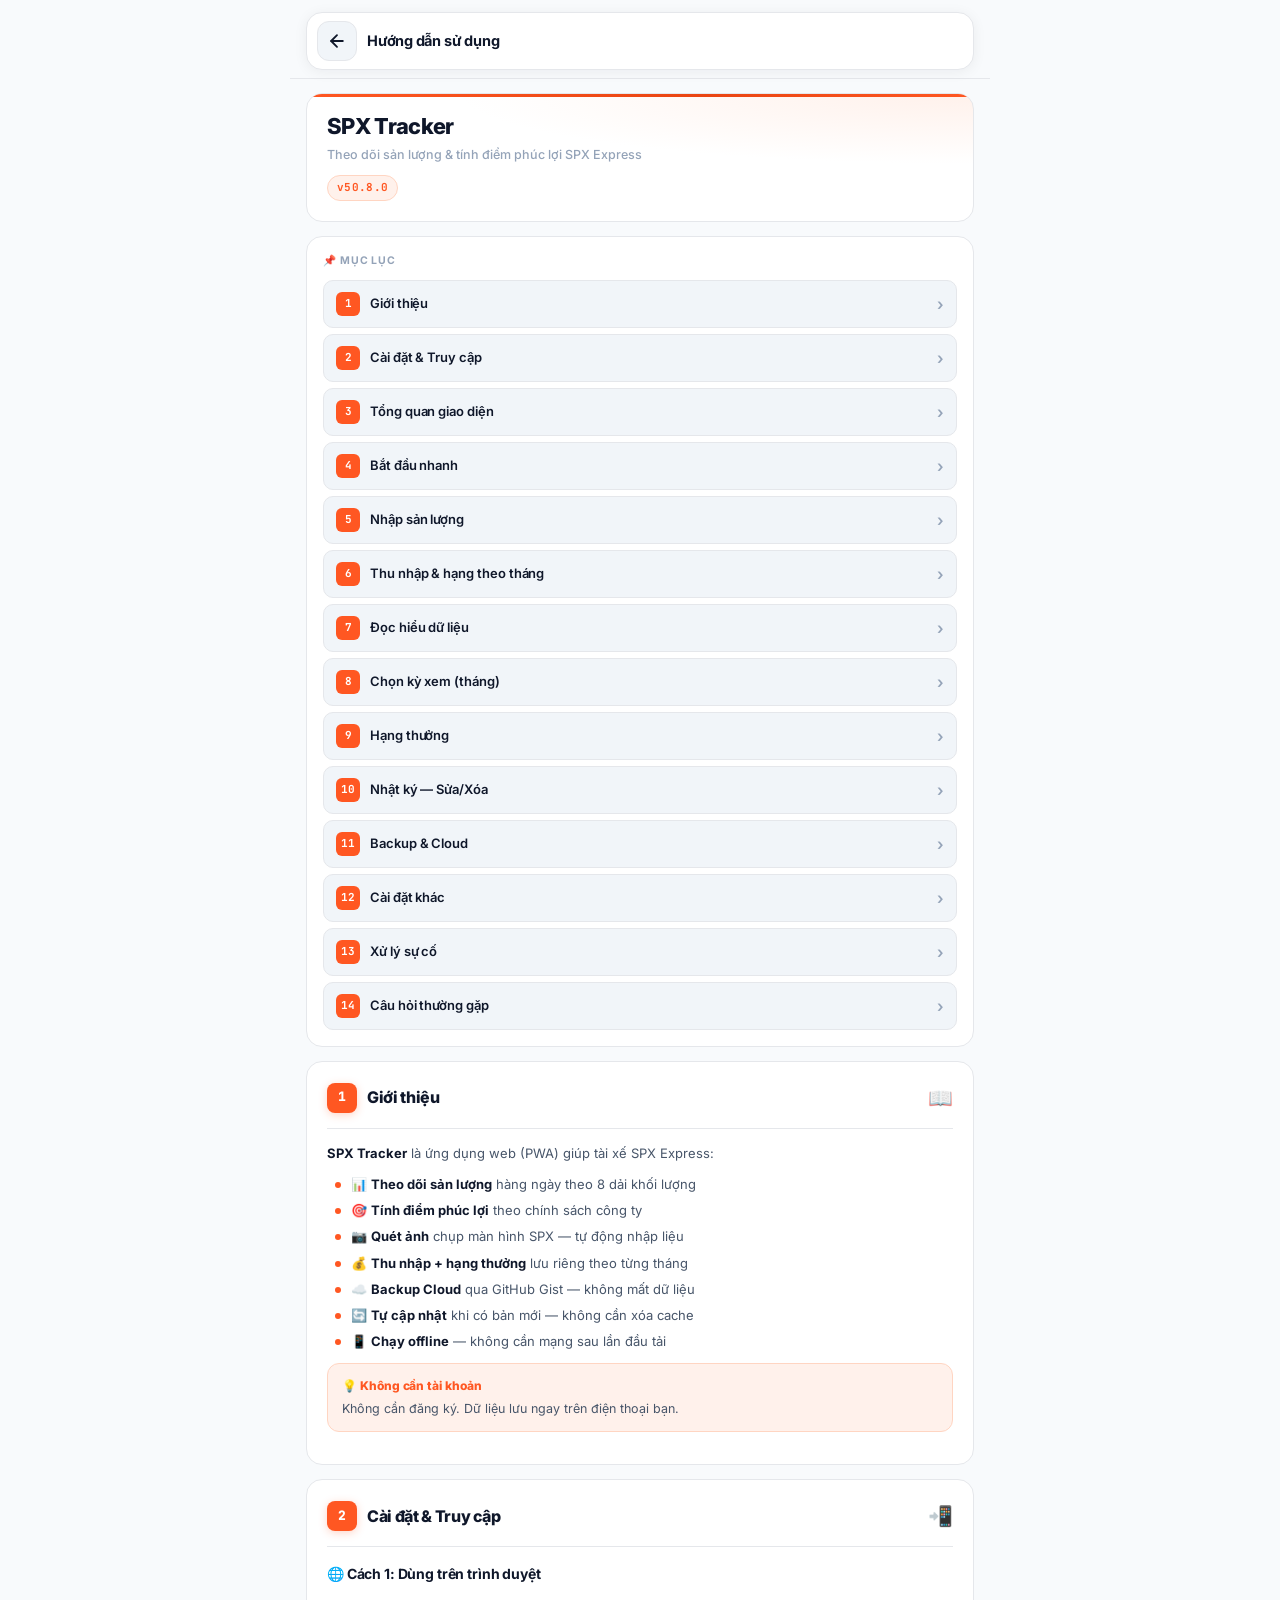
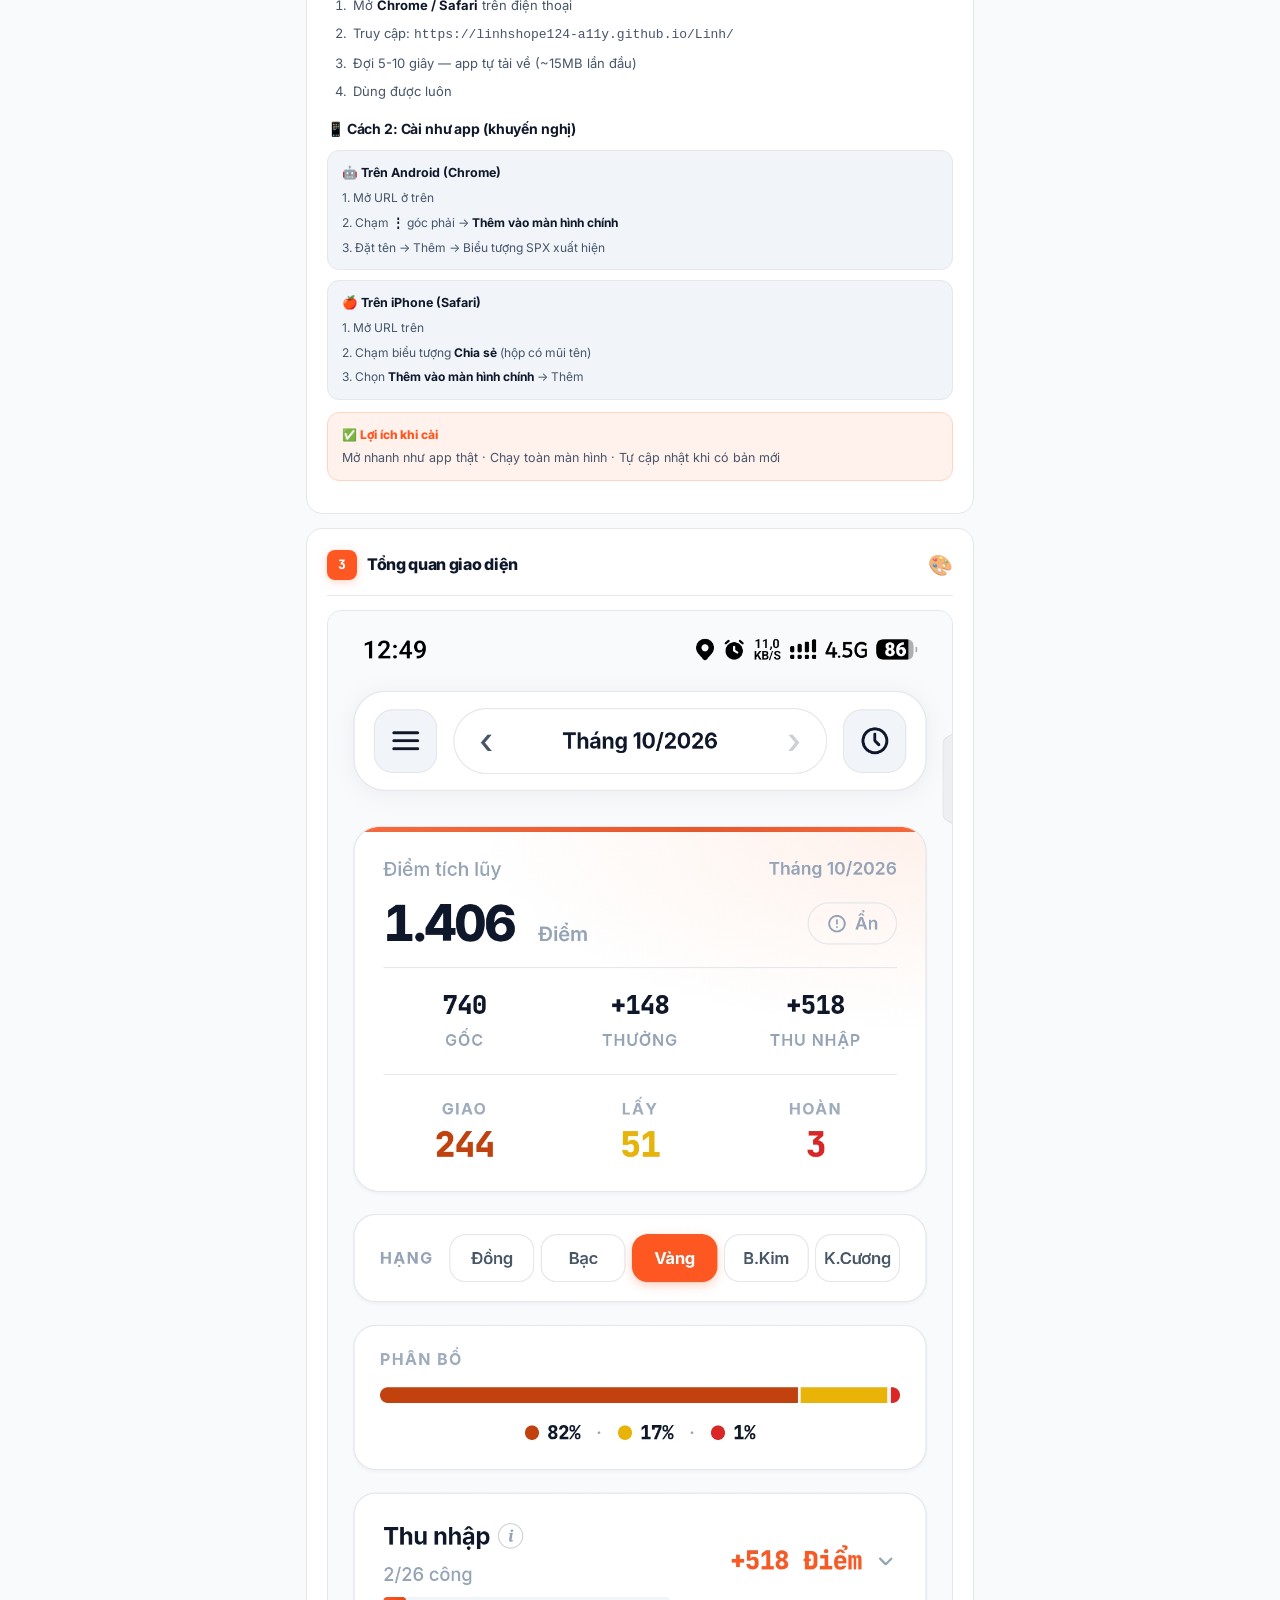
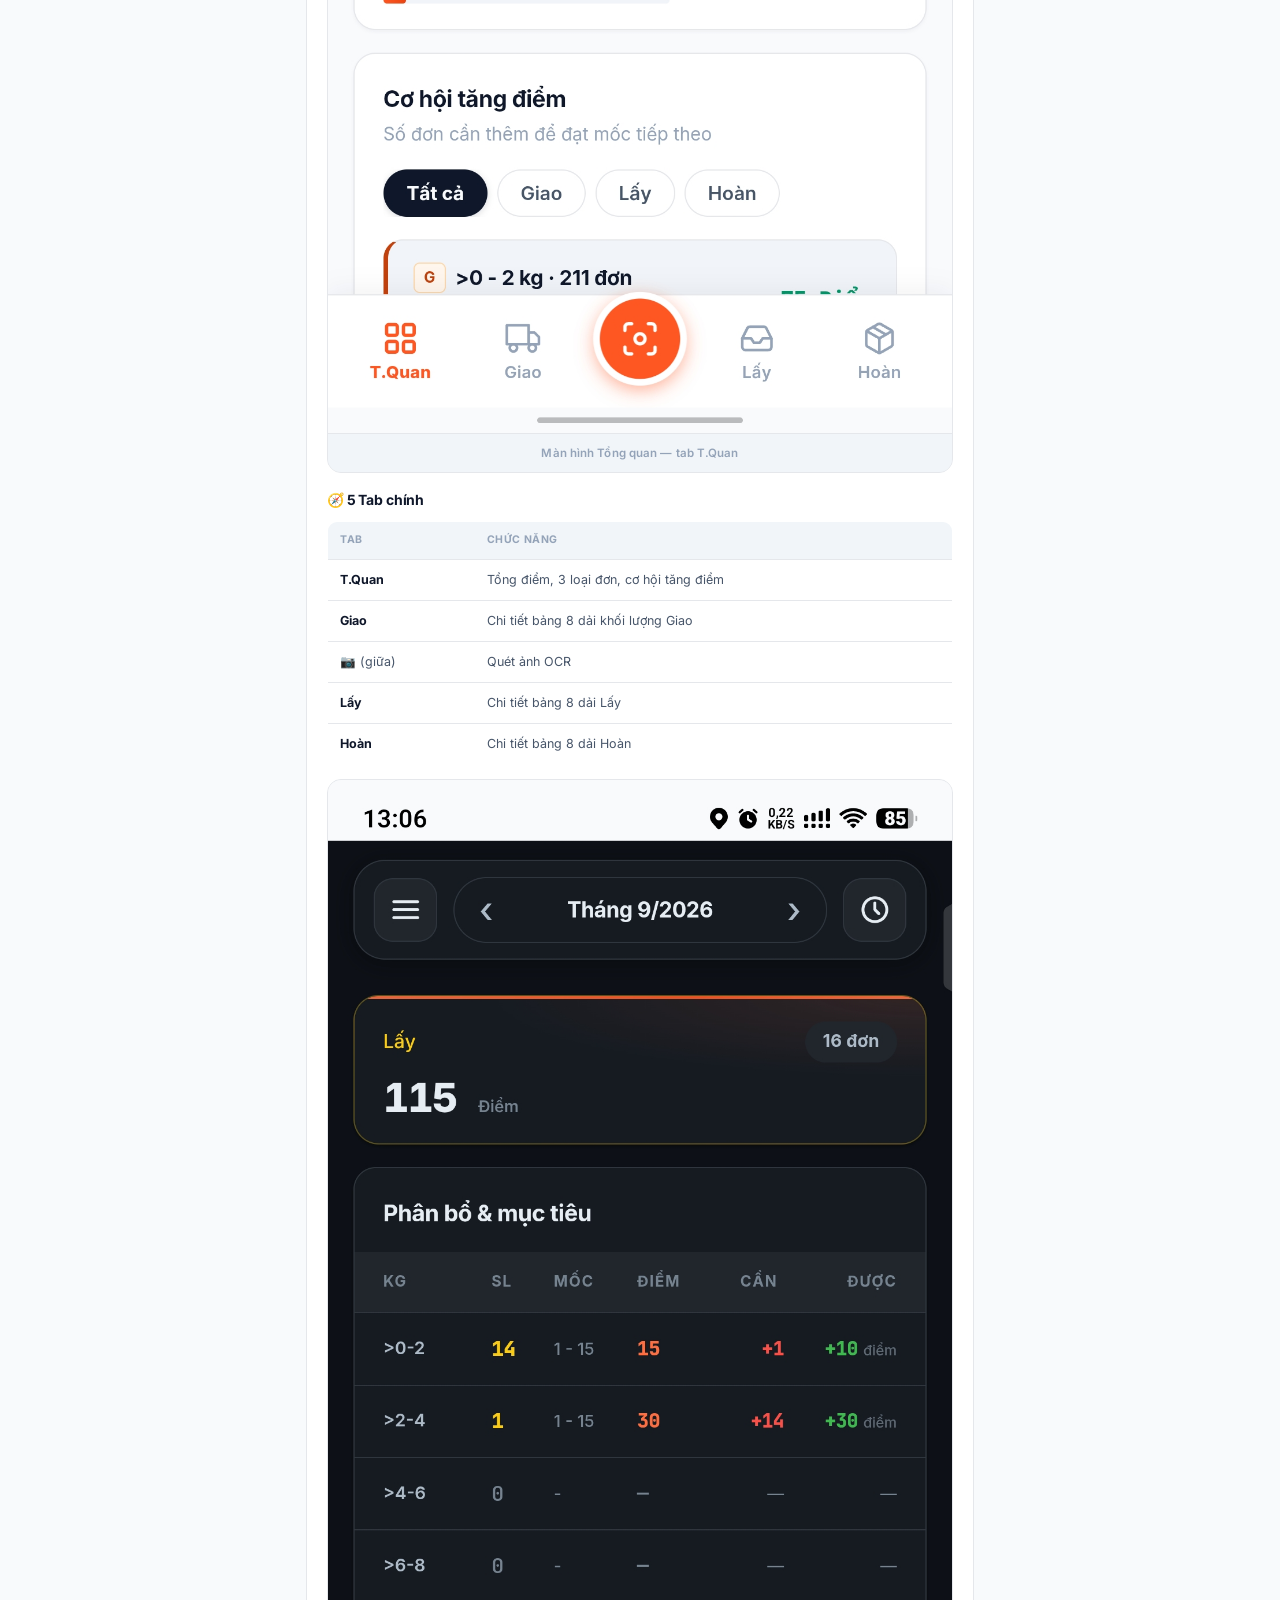
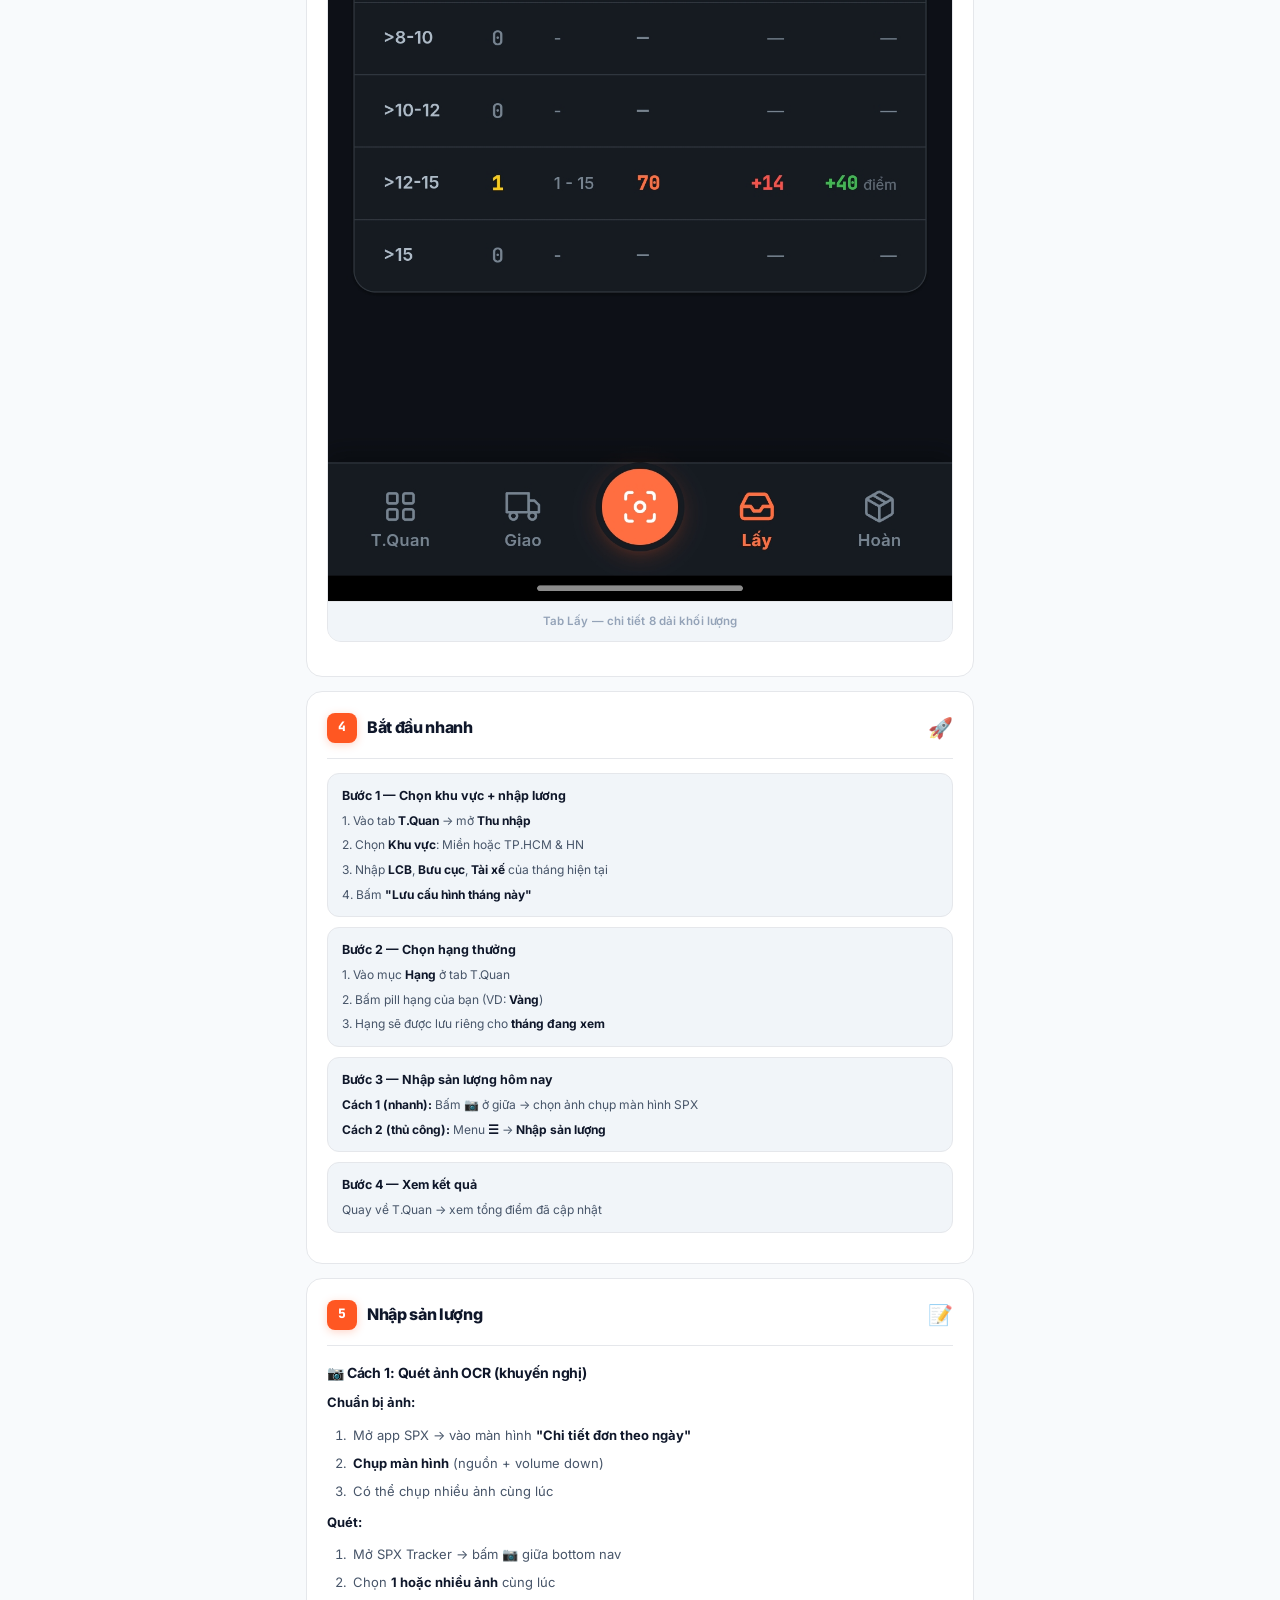
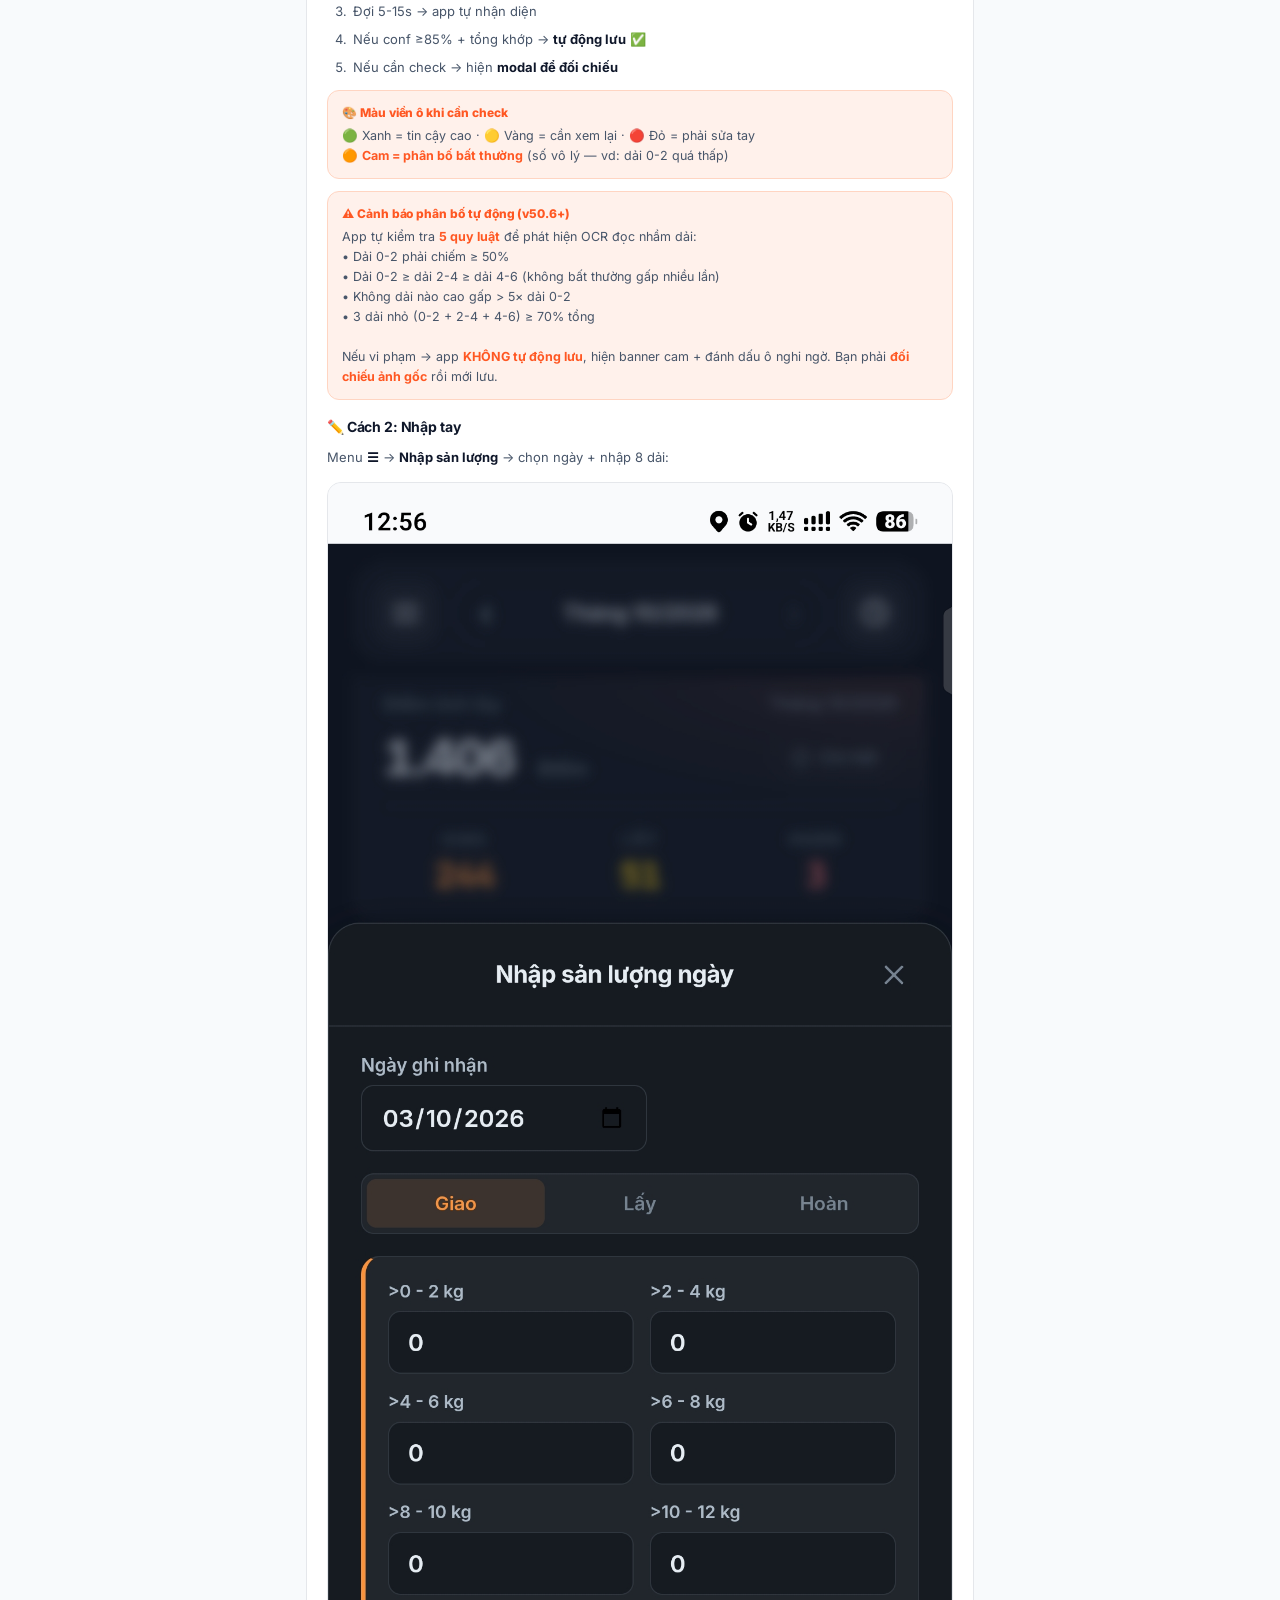
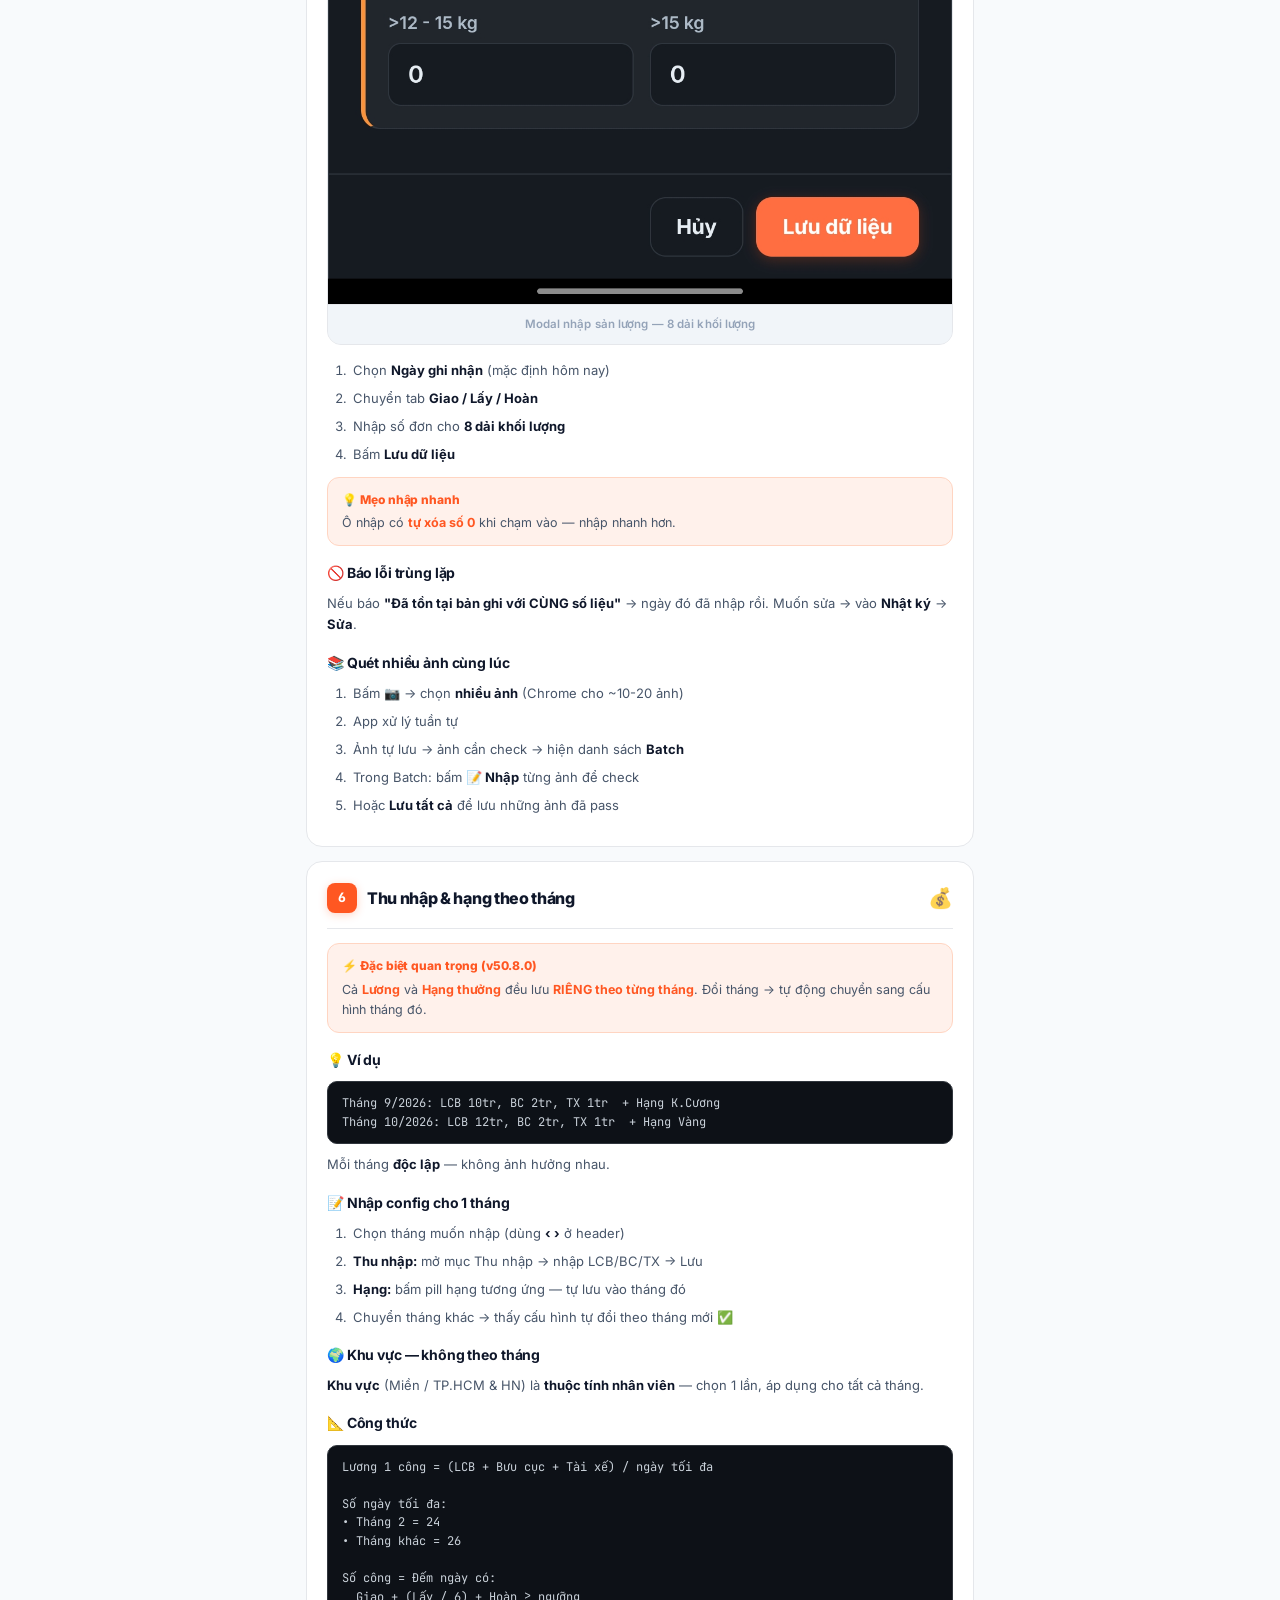
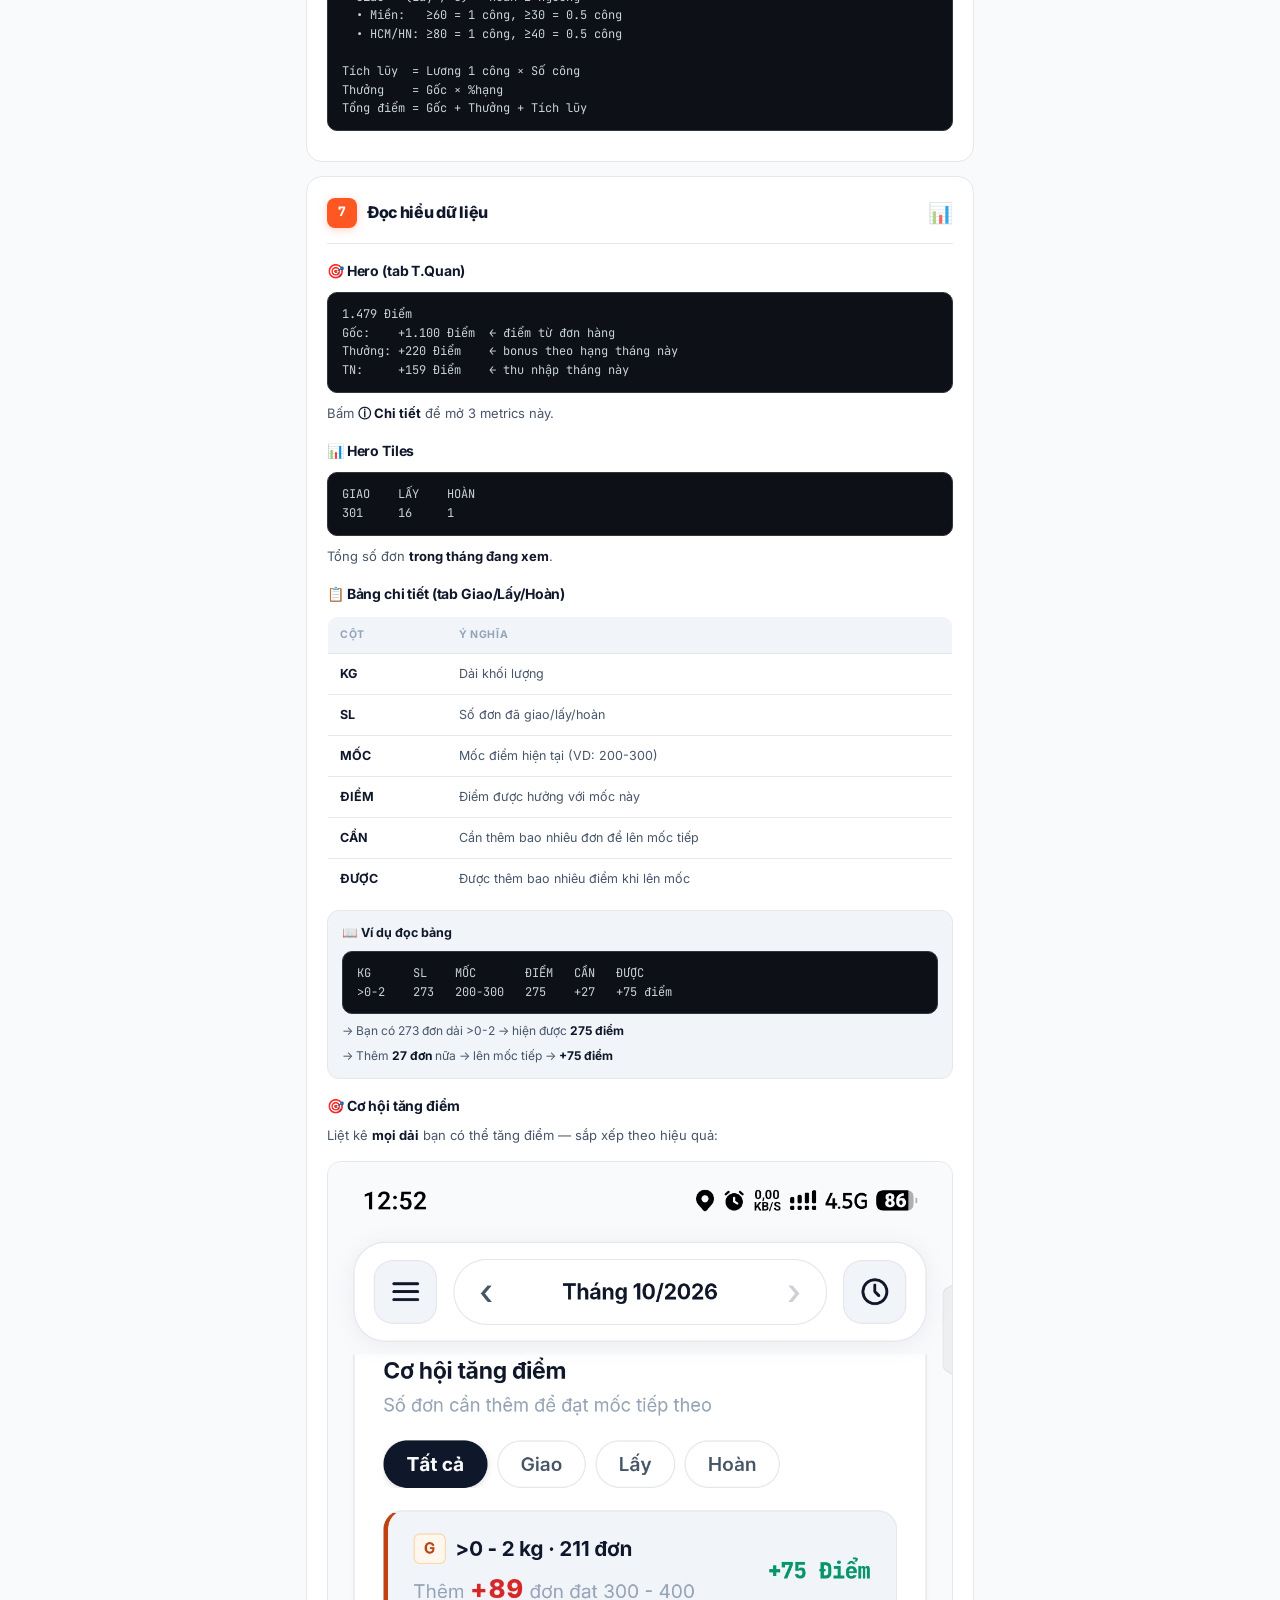
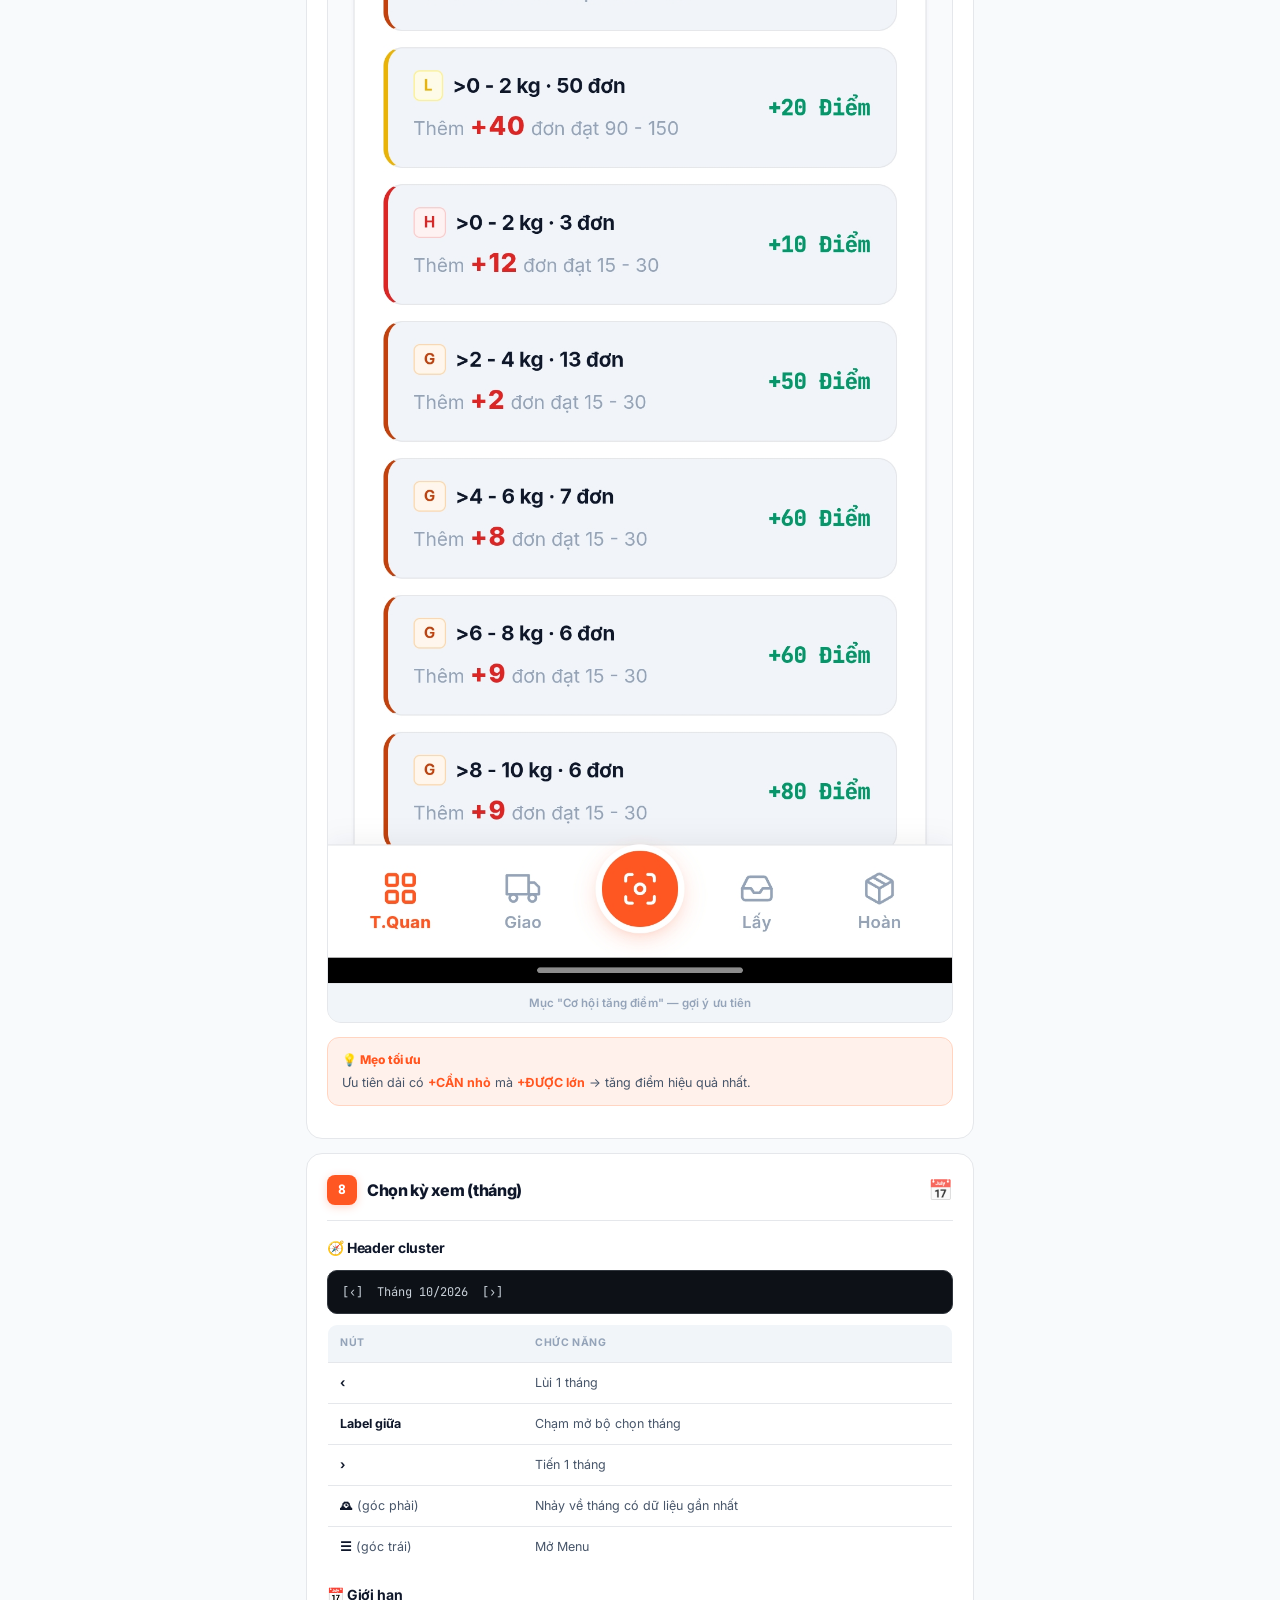
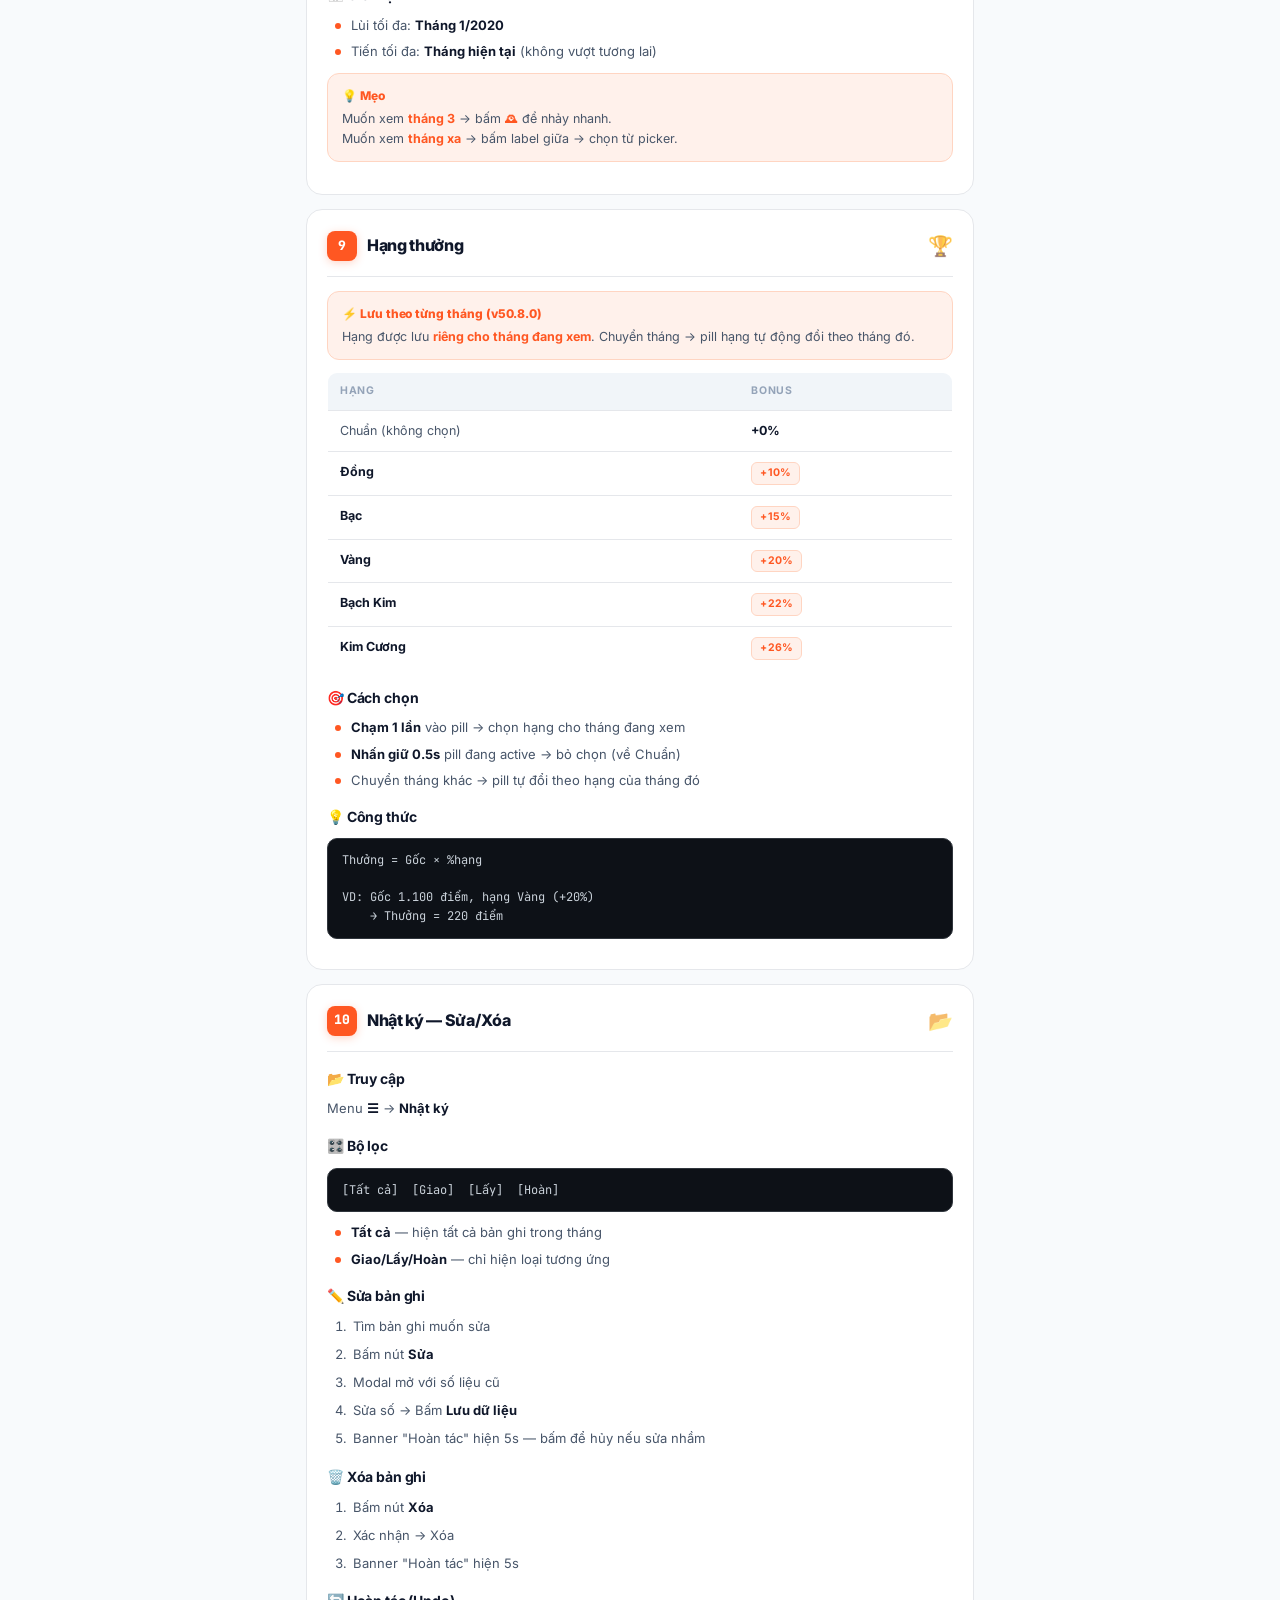
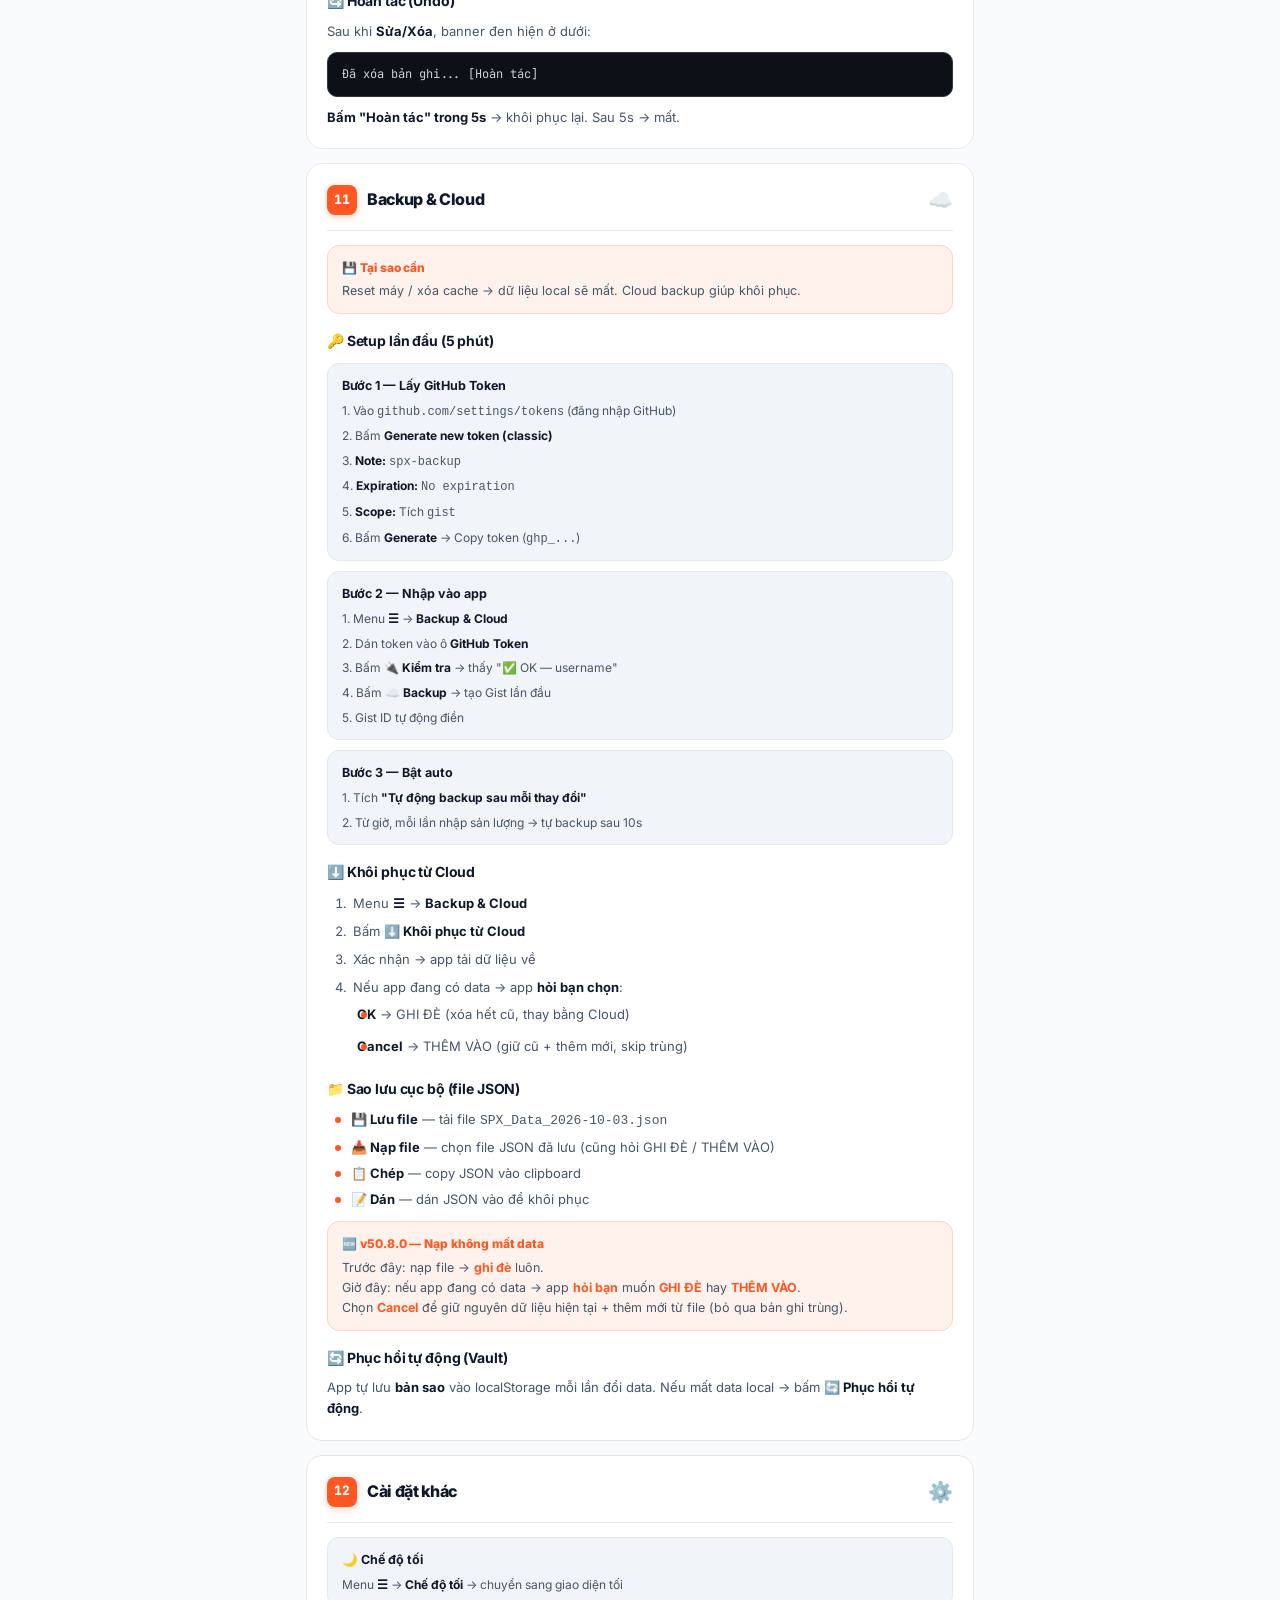
==== commit ecc09718: "Update guide.html" ====
--- a/guide.html
+++ b/guide.html
@@ -256,7 +256,7 @@
   opacity: 0.8;
 }
 
-/* ===== TYPOGRAPHY TRONG SECTION ===== */
+/* ===== TYPOGRAPHY ===== */
 .g-h3 {
   font-size: 14px;
   font-weight: 700;
@@ -563,7 +563,7 @@
   <section class="g-hero">
     <div class="g-hero-title">SPX Tracker</div>
     <div class="g-hero-sub">Theo dõi sản lượng & tính điểm phúc lợi SPX Express</div>
-    <span class="g-hero-version">v50.7.2</span>
+    <span class="g-hero-version">v50.8.0</span>
   </section>
 
   <!-- ============ MỤC LỤC ============ -->
@@ -575,7 +575,7 @@
       <a href="#s3"  class="g-toc-item"><span class="g-toc-num">3</span><span class="g-toc-text">Tổng quan giao diện</span><span class="g-toc-arrow">›</span></a>
       <a href="#s4"  class="g-toc-item"><span class="g-toc-num">4</span><span class="g-toc-text">Bắt đầu nhanh</span><span class="g-toc-arrow">›</span></a>
       <a href="#s5"  class="g-toc-item"><span class="g-toc-num">5</span><span class="g-toc-text">Nhập sản lượng</span><span class="g-toc-arrow">›</span></a>
-      <a href="#s6"  class="g-toc-item"><span class="g-toc-num">6</span><span class="g-toc-text">Thu nhập theo tháng</span><span class="g-toc-arrow">›</span></a>
+      <a href="#s6"  class="g-toc-item"><span class="g-toc-num">6</span><span class="g-toc-text">Thu nhập & hạng theo tháng</span><span class="g-toc-arrow">›</span></a>
       <a href="#s7"  class="g-toc-item"><span class="g-toc-num">7</span><span class="g-toc-text">Đọc hiểu dữ liệu</span><span class="g-toc-arrow">›</span></a>
       <a href="#s8"  class="g-toc-item"><span class="g-toc-num">8</span><span class="g-toc-text">Chọn kỳ xem (tháng)</span><span class="g-toc-arrow">›</span></a>
       <a href="#s9"  class="g-toc-item"><span class="g-toc-num">9</span><span class="g-toc-text">Hạng thưởng</span><span class="g-toc-arrow">›</span></a>
@@ -599,8 +599,7 @@
       <li>📊 <b>Theo dõi sản lượng</b> hàng ngày theo 8 dải khối lượng</li>
       <li>🎯 <b>Tính điểm phúc lợi</b> theo chính sách công ty</li>
       <li>📷 <b>Quét ảnh</b> chụp màn hình SPX — tự động nhập liệu</li>
-      <li>💰 <b>Tính thu nhập</b> theo công + phụ cấp (lưu riêng từng tháng)</li>
-      <li>🏆 <b>Chọn hạng thưởng</b> để tính % bonus</li>
+      <li>💰 <b>Thu nhập + hạng thưởng</b> lưu riêng theo từng tháng</li>
       <li>☁️ <b>Backup Cloud</b> qua GitHub Gist — không mất dữ liệu</li>
       <li>🔄 <b>Tự cập nhật</b> khi có bản mới — không cần xóa cache</li>
       <li>📱 <b>Chạy offline</b> — không cần mạng sau lần đầu tải</li>
@@ -698,6 +697,7 @@
       <div class="g-card-title">Bước 2 — Chọn hạng thưởng</div>
       <p>1. Vào mục <b>Hạng</b> ở tab T.Quan</p>
       <p>2. Bấm pill hạng của bạn (VD: <b>Vàng</b>)</p>
+      <p>3. Hạng sẽ được lưu riêng cho <b>tháng đang xem</b></p>
     </div>
 
     <div class="g-card">
@@ -786,40 +786,30 @@
     </ol>
   </section>
 
-  <!-- ============ 6. THU NHẬP ============ -->
+  <!-- ============ 6. THU NHẬP & HẠNG THEO THÁNG ============ -->
   <section class="g-section" id="s6">
     <div class="g-section-head">
       <div class="g-section-num">6</div>
-      <div class="g-section-title">Thu nhập theo tháng</div>
+      <div class="g-section-title">Thu nhập & hạng theo tháng</div>
       <span class="g-section-icon">💰</span>
     </div>
 
     <div class="g-note">
-      <span class="g-note-title">⚡ Đặc biệt quan trọng</span>
-      Lương được lưu <b>RIÊNG theo từng tháng</b>. Khi công ty đổi chính sách, chỉ cần cấu hình lại cho tháng mới — dữ liệu tháng cũ giữ nguyên.
+      <span class="g-note-title">⚡ Đặc biệt quan trọng (v50.8.0)</span>
+      Cả <b>Lương</b> và <b>Hạng thưởng</b> đều lưu <b>RIÊNG theo từng tháng</b>. Đổi tháng → tự động chuyển sang cấu hình tháng đó.
     </div>
 
     <h3 class="g-h3">💡 Ví dụ</h3>
-    <pre class="g-code">Tháng 9/2026: LCB 10tr, BC 2tr, TX 1tr
-Tháng 10/2026: LCB 12tr, BC 2tr, TX 1tr  ← chính sách mới</pre>
+    <pre class="g-code">Tháng 9/2026: LCB 10tr, BC 2tr, TX 1tr  + Hạng K.Cương
+Tháng 10/2026: LCB 12tr, BC 2tr, TX 1tr  + Hạng Vàng</pre>
     <p class="g-p">Mỗi tháng <b>độc lập</b> — không ảnh hưởng nhau.</p>
 
     <h3 class="g-h3">📝 Nhập config cho 1 tháng</h3>
     <ol class="g-olist">
       <li>Chọn tháng muốn nhập (dùng <b>‹ ›</b> ở header)</li>
-      <li>Vào mục <b>Thu nhập</b> ở tab T.Quan</li>
-      <li>Xem <b>hint</b> ngay đầu panel:
-        <table class="g-table" style="margin-top:8px">
-          <thead><tr><th>Hint</th><th>Nghĩa</th></tr></thead>
-          <tbody>
-            <tr><td>📅 Xanh <b>"Áp dụng cho: Tháng 10/2026"</b></td><td>Đã có config</td></tr>
-            <tr><td>⚠️ Vàng <b>"Chưa thiết lập..."</b></td><td>Chưa có, cần nhập</td></tr>
-          </tbody>
-        </table>
-      </li>
-      <li>Nhập <b>LCB</b>, <b>Bưu cục</b>, <b>Tài xế</b></li>
-      <li>Bấm <b>"Lưu cấu hình tháng này"</b></li>
-      <li>Alert xác nhận ghi rõ <b>"Tháng X/Y"</b></li>
+      <li><b>Thu nhập:</b> mở mục Thu nhập → nhập LCB/BC/TX → Lưu</li>
+      <li><b>Hạng:</b> bấm pill hạng tương ứng — tự lưu vào tháng đó</li>
+      <li>Chuyển tháng khác → thấy cấu hình tự đổi theo tháng mới ✅</li>
     </ol>
 
     <h3 class="g-h3">🌍 Khu vực — không theo tháng</h3>
@@ -837,14 +827,9 @@
   • Miền:   ≥60 = 1 công, ≥30 = 0.5 công
   • HCM/HN: ≥80 = 1 công, ≥40 = 0.5 công
 
-Tích lũy = Lương 1 công × Số công</pre>
-
-    <h3 class="g-h3">🧮 Ví dụ tính</h3>
-    <ul class="g-list">
-      <li>LCB 10tr + BC 2tr + TX 1tr = <b>13tr/tháng</b></li>
-      <li>Tháng 10 (26 ngày) → Lương 1 công = 13tr / 26 = <b>500.000đ</b></li>
-      <li>Bạn có 20 công → Tích lũy = 500k × 20 = <b>10.000.000đ</b></li>
-    </ul>
+Tích lũy  = Lương 1 công × Số công
+Thưởng    = Gốc × %hạng
+Tổng điểm = Gốc + Thưởng + Tích lũy</pre>
   </section>
 
   <!-- ============ 7. ĐỌC DỮ LIỆU ============ -->
@@ -858,8 +843,8 @@
     <h3 class="g-h3">🎯 Hero (tab T.Quan)</h3>
     <pre class="g-code">1.479 Điểm
 Gốc:    +1.100 Điểm  ← điểm từ đơn hàng
-Thưởng: +220 Điểm    ← bonus theo hạng
-TN:     +159 Điểm    ← thu nhập</pre>
+Thưởng: +220 Điểm    ← bonus theo hạng tháng này
+TN:     +159 Điểm    ← thu nhập tháng này</pre>
     <p class="g-p">Bấm <b>ⓘ Chi tiết</b> để mở 3 metrics này.</p>
 
     <h3 class="g-h3">📊 Hero Tiles</h3>
@@ -945,6 +930,11 @@
       <span class="g-section-icon">🏆</span>
     </div>
 
+    <div class="g-note">
+      <span class="g-note-title">⚡ Lưu theo từng tháng (v50.8.0)</span>
+      Hạng được lưu <b>riêng cho tháng đang xem</b>. Chuyển tháng → pill hạng tự động đổi theo tháng đó.
+    </div>
+
     <table class="g-table">
       <thead><tr><th>Hạng</th><th>Bonus</th></tr></thead>
       <tbody>
@@ -959,8 +949,9 @@
 
     <h3 class="g-h3">🎯 Cách chọn</h3>
     <ul class="g-list">
-      <li><b>Chạm 1 lần</b> vào pill → chọn hạng đó</li>
+      <li><b>Chạm 1 lần</b> vào pill → chọn hạng cho tháng đang xem</li>
       <li><b>Nhấn giữ 0.5s</b> pill đang active → bỏ chọn (về Chuẩn)</li>
+      <li>Chuyển tháng khác → pill tự đổi theo hạng của tháng đó</li>
     </ul>
 
     <h3 class="g-h3">💡 Công thức</h3>
@@ -1055,19 +1046,28 @@
       <li>Menu <b>☰</b> → <b>Backup & Cloud</b></li>
       <li>Bấm <b>⬇️ Khôi phục từ Cloud</b></li>
       <li>Xác nhận → app tải dữ liệu về</li>
-    </ol>
-    <div class="g-note">
-      <span class="g-note-title">⚠️ Cảnh báo</span>
-      Sẽ <b>GHI ĐÈ</b> dữ liệu hiện tại. Backup máy hiện tại trước khi khôi phục.
-    </div>
+      <li>Nếu app đang có data → app <b>hỏi bạn chọn</b>:
+        <ul class="g-list" style="margin-top:6px">
+          <li><b>OK</b> → GHI ĐÈ (xóa hết cũ, thay bằng Cloud)</li>
+          <li><b>Cancel</b> → THÊM VÀO (giữ cũ + thêm mới, skip trùng)</li>
+        </ul>
+      </li>
+    </ol>
 
     <h3 class="g-h3">📁 Sao lưu cục bộ (file JSON)</h3>
     <ul class="g-list">
       <li><b>💾 Lưu file</b> — tải file <code>SPX_Data_2026-10-03.json</code></li>
-      <li><b>📥 Nạp file</b> — chọn file JSON đã lưu để khôi phục</li>
+      <li><b>📥 Nạp file</b> — chọn file JSON đã lưu (cũng hỏi GHI ĐÈ / THÊM VÀO)</li>
       <li><b>📋 Chép</b> — copy JSON vào clipboard</li>
       <li><b>📝 Dán</b> — dán JSON vào để khôi phục</li>
     </ul>
+
+    <div class="g-note">
+      <span class="g-note-title">🆕 v50.8.0 — Nạp không mất data</span>
+      Trước đây: nạp file → <b>ghi đè</b> luôn.<br>
+      Giờ đây: nếu app đang có data → app <b>hỏi bạn</b> muốn <b>GHI ĐÈ</b> hay <b>THÊM VÀO</b>.<br>
+      Chọn <b>Cancel</b> để giữ nguyên dữ liệu hiện tại + thêm mới từ file (bỏ qua bản ghi trùng).
+    </div>
 
     <h3 class="g-h3">🔄 Phục hồi tự động (Vault)</h3>
     <p class="g-p">App tự lưu <b>bản sao</b> vào localStorage mỗi lần đổi data. Nếu mất data local → bấm <b>🔄 Phục hồi tự động</b>.</p>
@@ -1094,7 +1094,7 @@
     <div class="g-card">
       <div class="g-card-title">🔄 Cập nhật app (v50.7.2+)</div>
       <p>App <b>tự kiểm tra bản mới</b> mỗi 5 phút. Khi có bản mới → hiện banner cam ở dưới màn hình:</p>
-      <p style="background:var(--surface);border:1px solid var(--accent-border);border-radius:8px;padding:8px 10px;margin-top:6px;font-family:'JetBrains Mono',monospace;font-size:11px;color:var(--accent)">🎉 Có bản mới v50.7.3! [Cập nhật]</p>
+      <p style="background:var(--surface);border:1px solid var(--accent-border);border-radius:8px;padding:8px 10px;margin-top:6px;font-family:'JetBrains Mono',monospace;font-size:11px;color:var(--accent)">🎉 Có bản mới v50.8.0! [Cập nhật]</p>
       <p style="margin-top:8px">Bấm <b>"Cập nhật"</b> → app tự reload, <b>dữ liệu giữ nguyên</b>.</p>
       <p>Nếu không thấy banner → Menu <b>☰</b> → <b>🔄 Kiểm tra cập nhật</b> để check thủ công.</p>
     </div>
@@ -1189,7 +1189,7 @@
     <p class="g-p"><b>Kiểm tra:</b></p>
     <ol class="g-olist">
       <li><b>Khu vực</b> đã đúng chưa? (Miền / HCM-HN)</li>
-      <li><b>Hạng thưởng</b> đã chọn chưa?</li>
+      <li><b>Hạng thưởng</b> của <b>tháng đang xem</b> đã chọn chưa?</li>
       <li><b>Config lương</b> của tháng đúng chưa?</li>
       <li>Số liệu <b>SL</b> có bị nhập sai dải không?</li>
     </ol>
@@ -1226,8 +1226,8 @@
     </div>
 
     <div class="g-card">
-      <div class="g-card-title">❓ Lương tháng cũ có bị đổi khi sửa tháng mới?</div>
-      <p><b>Không.</b> Mỗi tháng lưu <b>riêng biệt</b>. Đây là tính năng v50.4.</p>
+      <div class="g-card-title">❓ Lương/hạng tháng cũ có bị đổi khi sửa tháng mới?</div>
+      <p><b>Không.</b> Mỗi tháng lưu <b>riêng biệt</b> — cả lương và hạng. Đây là tính năng v50.8.0.</p>
     </div>
 
     <div class="g-card">
@@ -1259,7 +1259,7 @@
   <!-- ============ FOOTER ============ -->
   <footer class="g-footer">
     <div class="g-footer-text">
-      <b>SPX Tracker v50.7.2</b><br>
+      <b>SPX Tracker v50.8.0</b><br>
       Made with ❤️ for SPX drivers
     </div>
     <a href="./index.html" class="g-footer-btn">
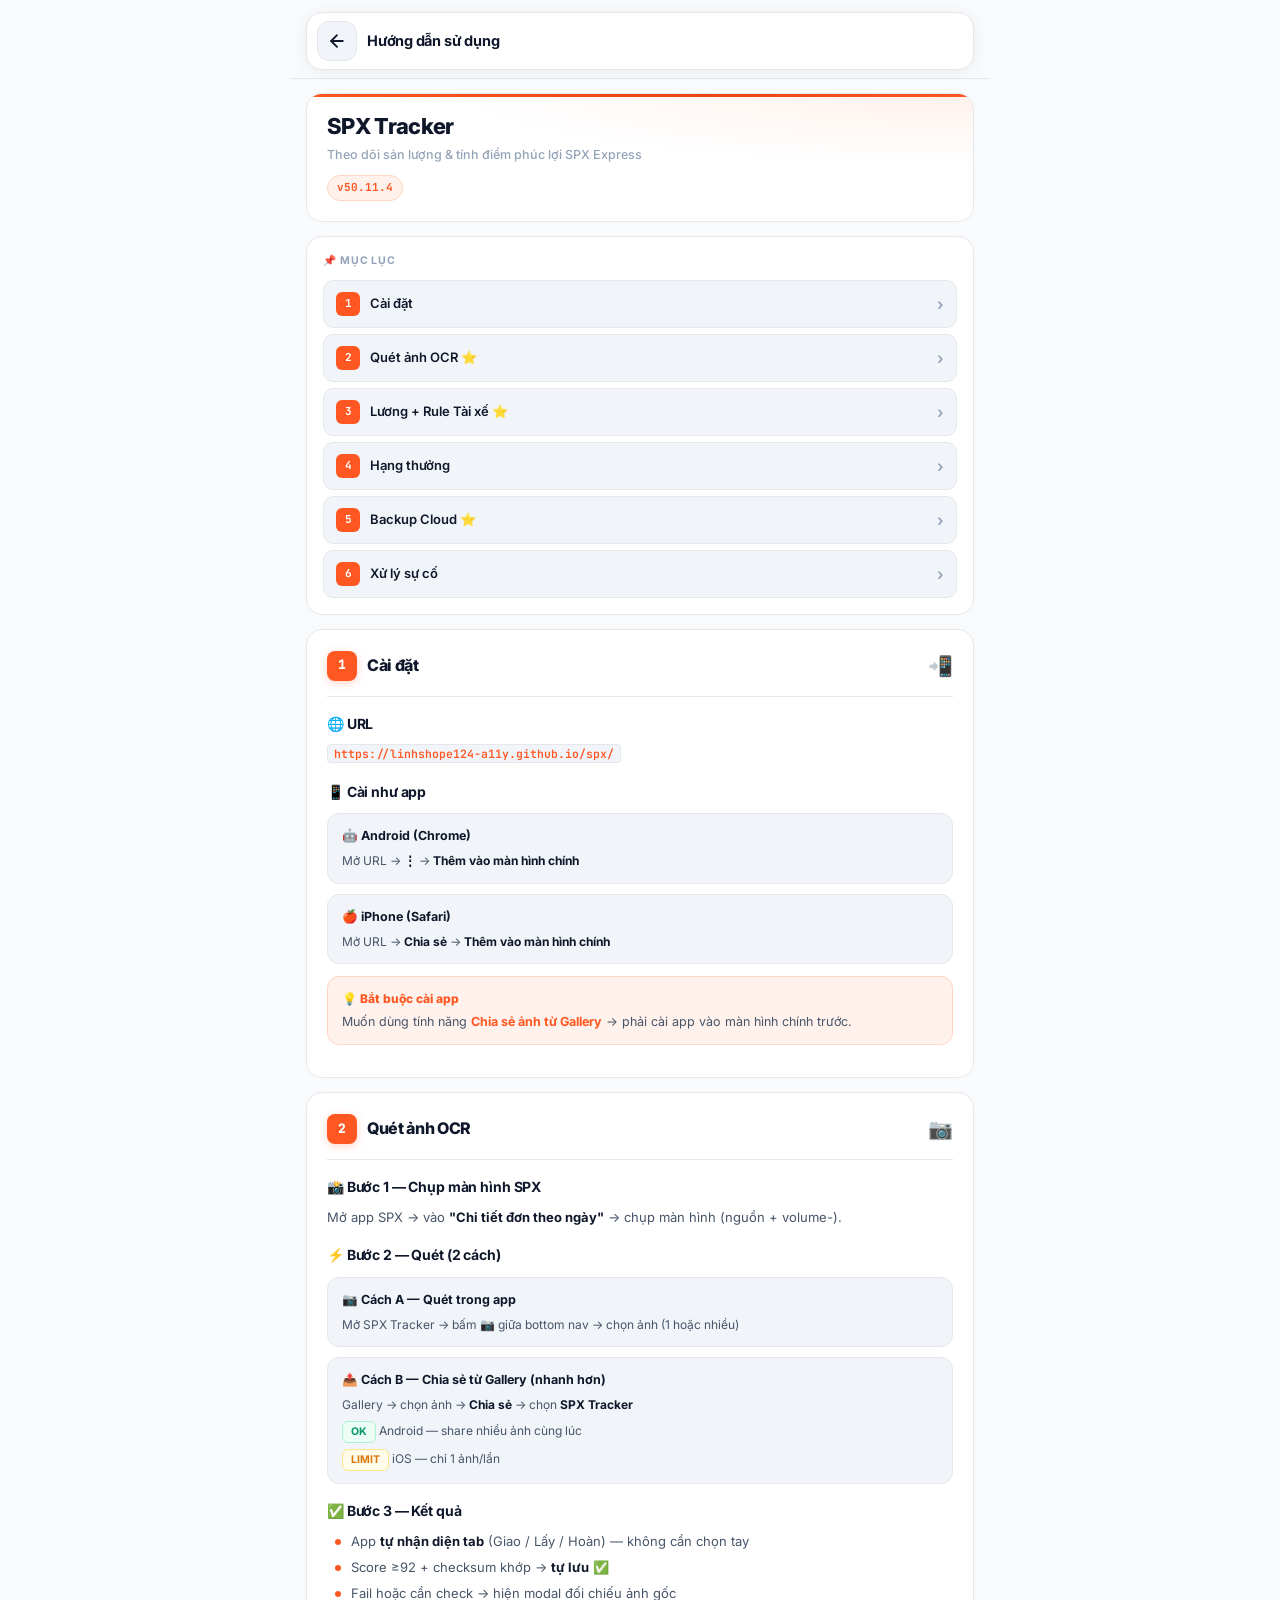
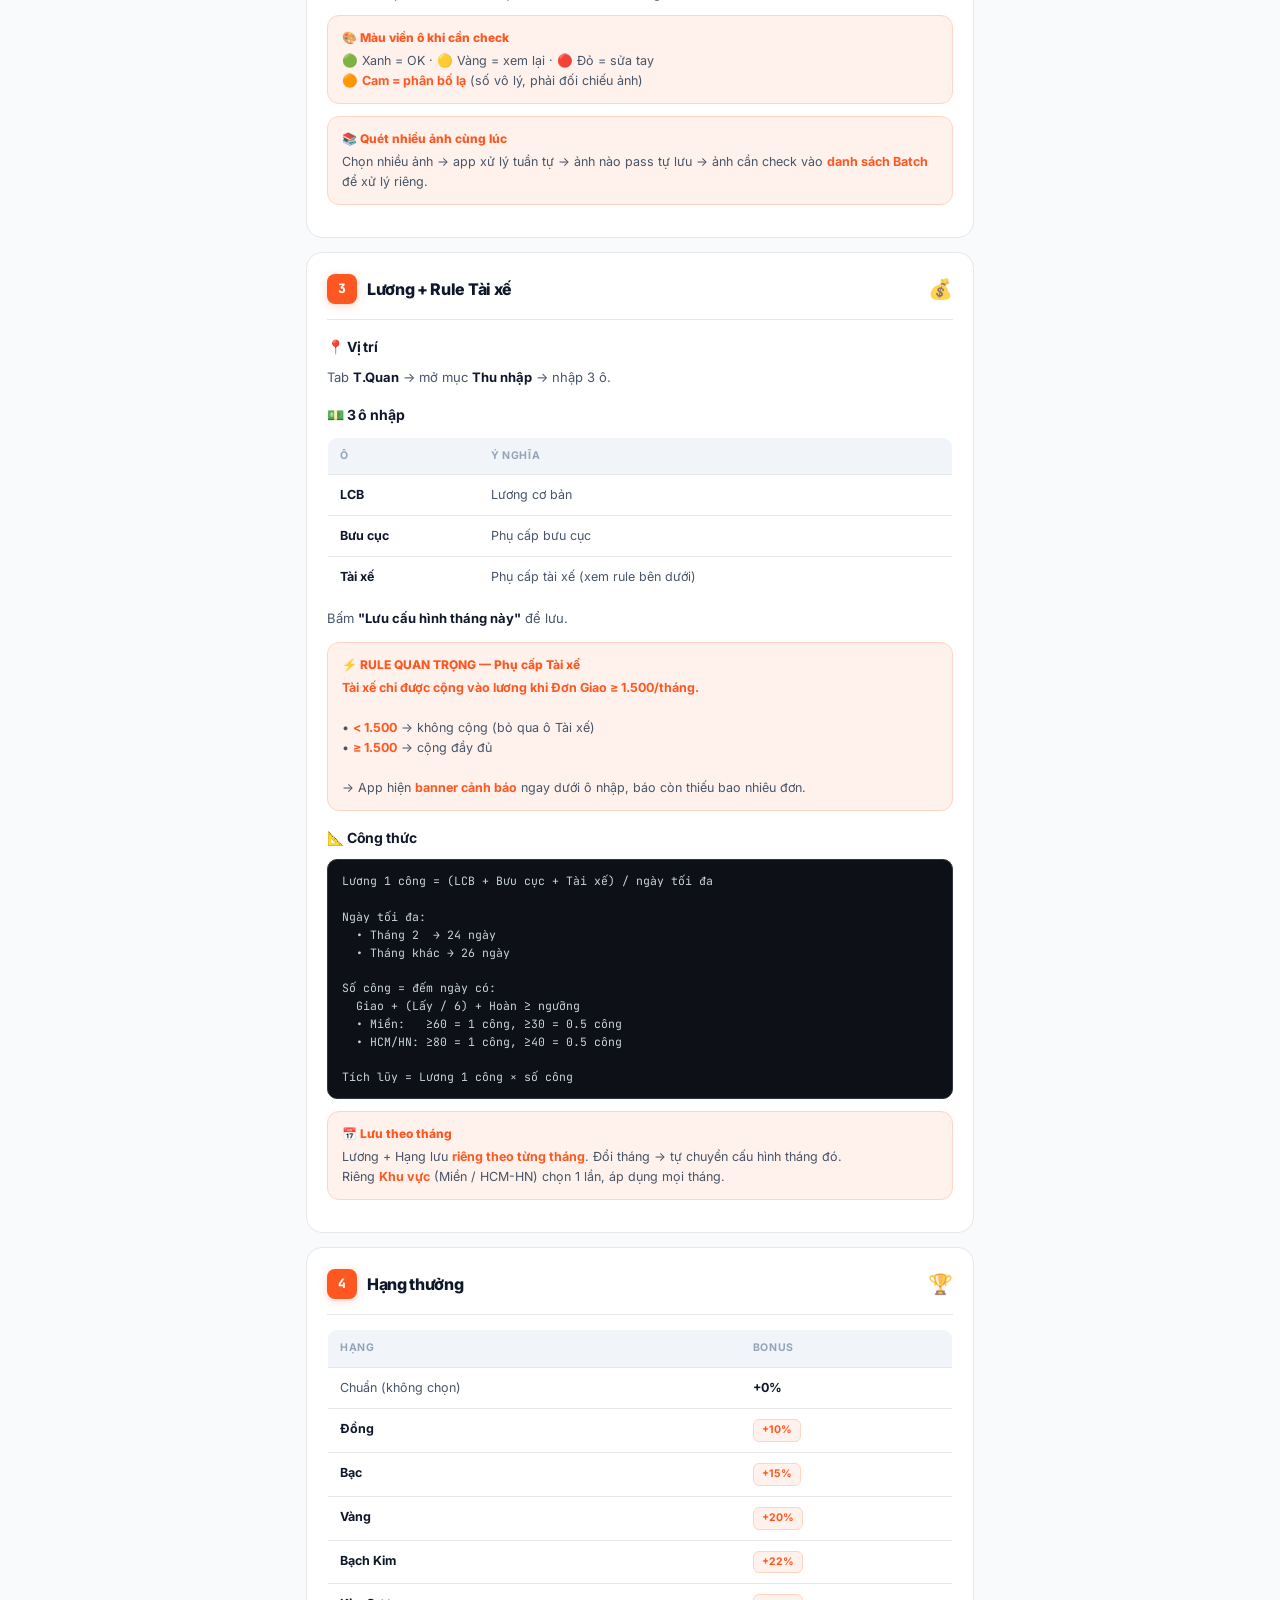
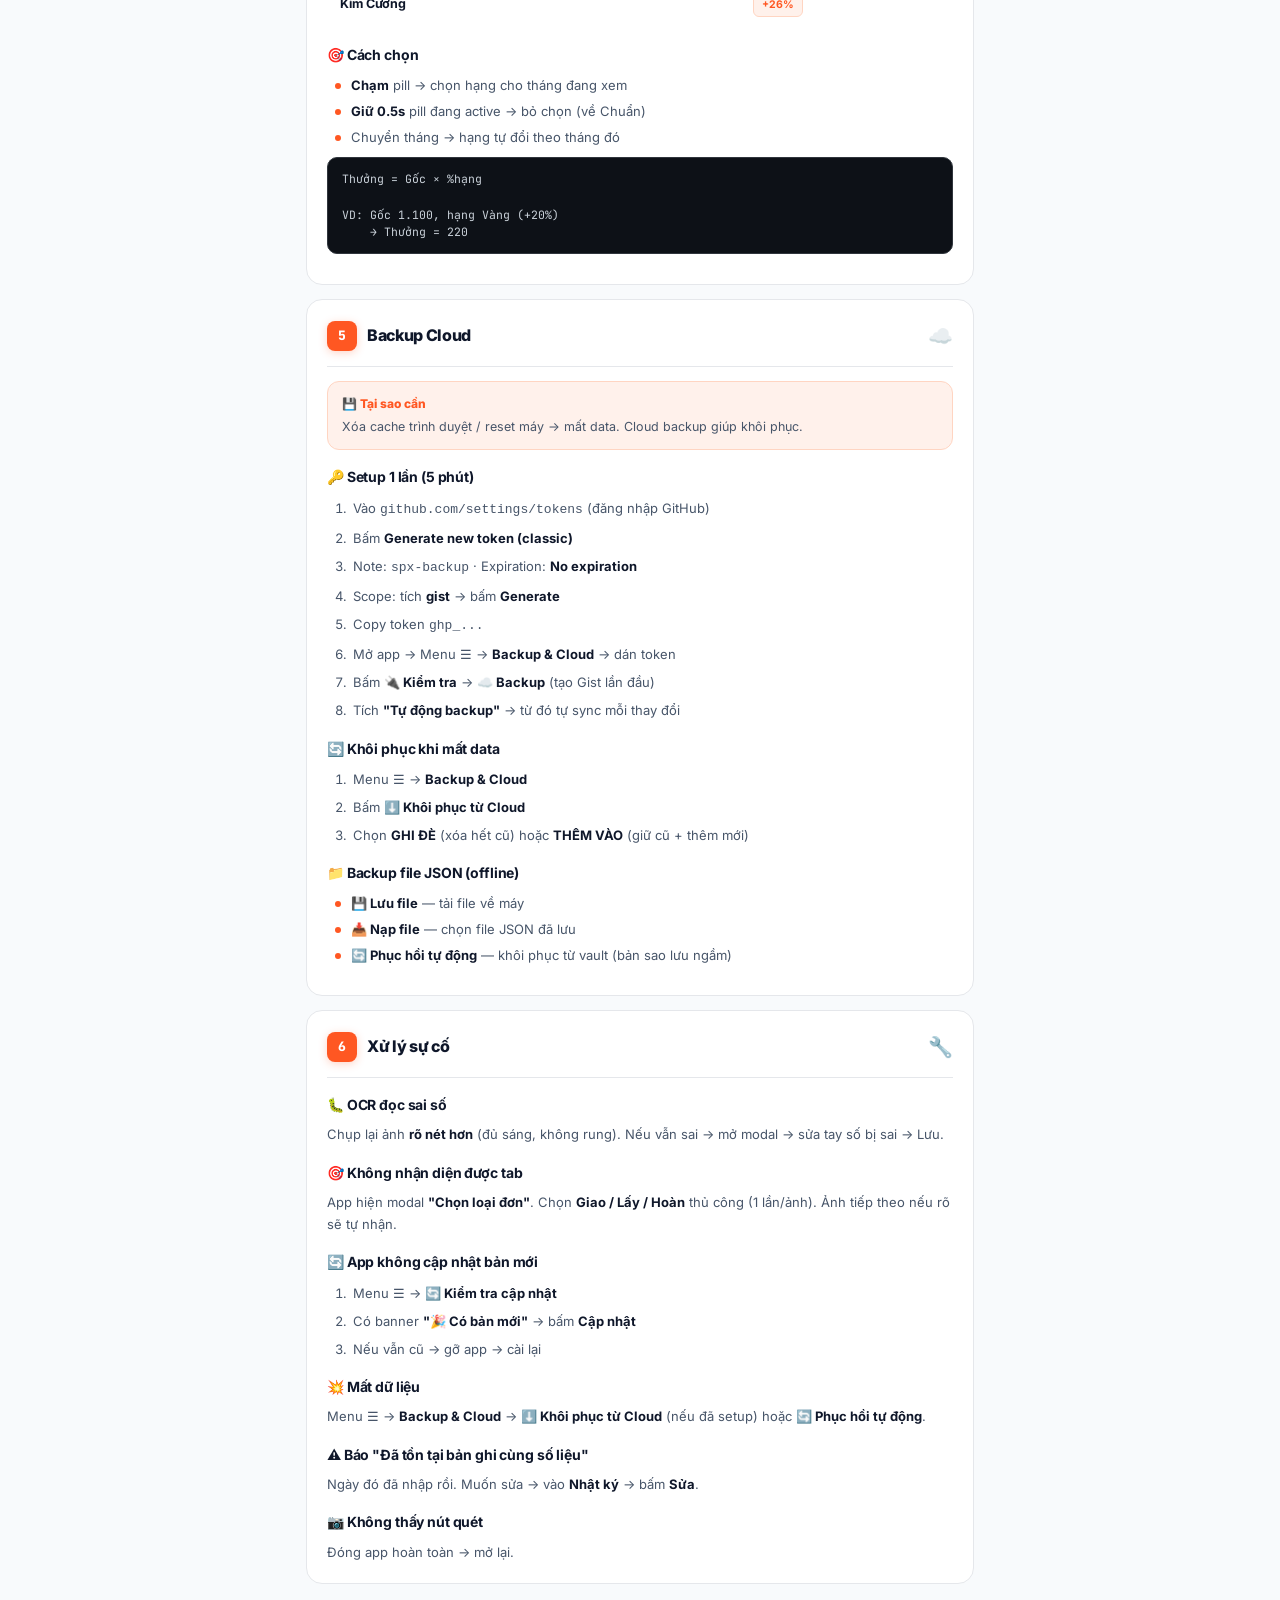
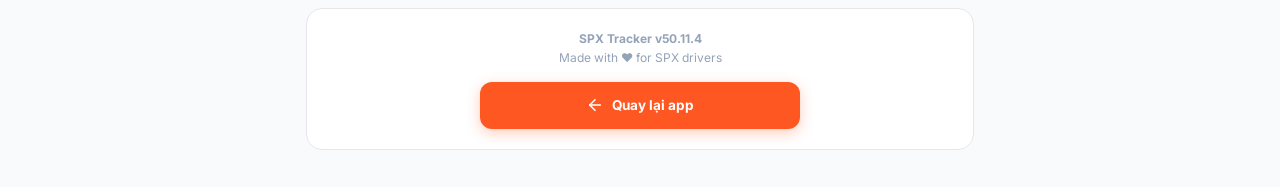
==== commit 168826a5: "Add files via upload" ====
--- a/guide.html
+++ b/guide.html
@@ -9,542 +9,181 @@
 <link rel="stylesheet" href="https://fonts.googleapis.com/css2?family=Inter:wght@400;500;600;700;800&family=JetBrains+Mono:wght@500;600;700&display=swap">
 <style>
 :root {
-  --bg: #f8fafc;
-  --surface: #ffffff;
-  --surface-2: #f1f5f9;
-  --border: #e5e7eb;
-  --text-1: #0f172a;
-  --text-2: #475569;
-  --text-3: #94a3b8;
-  --accent: #ff5722;
-  --accent-soft: #fff1eb;
-  --accent-border: #ffd5c2;
-  --success: #059669;
-  --success-bg: #ecfdf5;
-  --warning: #d97706;
-  --warning-bg: #fffbeb;
-  --danger: #dc2626;
-  --danger-bg: #fef2f2;
+  --bg: #f8fafc; --surface: #ffffff; --surface-2: #f1f5f9; --border: #e5e7eb;
+  --text-1: #0f172a; --text-2: #475569; --text-3: #94a3b8;
+  --accent: #ff5722; --accent-soft: #fff1eb; --accent-border: #ffd5c2;
+  --success: #059669; --success-bg: #ecfdf5; --success-bd: #a7f3d0;
+  --warning: #d97706; --warning-bg: #fffbeb; --warning-bd: #fde68a;
+  --danger: #dc2626; --danger-bg: #fef2f2; --danger-bd: #fecaca;
 }
 [data-theme="dark"] {
-  --bg: #0d1117;
-  --surface: #161b22;
-  --surface-2: #21262d;
-  --border: #30363d;
-  --text-1: #e6edf3;
-  --text-2: #adbac7;
-  --text-3: #768390;
-  --accent: #ff6e40;
-  --accent-soft: rgba(255, 110, 64, 0.12);
-  --accent-border: rgba(255, 110, 64, 0.3);
-  --success: #3fb950;
-  --success-bg: rgba(63, 185, 80, 0.12);
-  --warning: #d29922;
-  --warning-bg: rgba(210, 153, 34, 0.12);
-  --danger: #f85149;
-  --danger-bg: rgba(248, 81, 73, 0.12);
+  --bg: #0d1117; --surface: #161b22; --surface-2: #21262d; --border: #30363d;
+  --text-1: #e6edf3; --text-2: #adbac7; --text-3: #768390;
+  --accent: #ff6e40; --accent-soft: rgba(255,110,64,0.12); --accent-border: rgba(255,110,64,0.3);
+  --success: #3fb950; --success-bg: rgba(63,185,80,0.12); --success-bd: rgba(63,185,80,0.3);
+  --warning: #d29922; --warning-bg: rgba(210,153,34,0.12); --warning-bd: rgba(210,153,34,0.3);
+  --danger: #f85149; --danger-bg: rgba(248,81,73,0.12); --danger-bd: rgba(248,81,73,0.3);
 }
 * { box-sizing: border-box; margin: 0; padding: 0; -webkit-tap-highlight-color: transparent; }
 html { scroll-behavior: smooth; scroll-padding-top: 80px; }
 body {
-  background: var(--bg);
-  color: var(--text-1);
+  background: var(--bg); color: var(--text-1);
   font-family: 'Inter', -apple-system, BlinkMacSystemFont, "Segoe UI", Roboto, sans-serif;
-  font-size: 14px;
-  line-height: 1.6;
-  -webkit-font-smoothing: antialiased;
+  font-size: 14px; line-height: 1.6; -webkit-font-smoothing: antialiased;
   padding-bottom: 40px;
 }
-
-/* ===== HEADER STICKY ===== */
 .g-header {
-  position: sticky;
-  top: 0;
-  z-index: 50;
-  background: var(--bg);
-  padding: 12px 16px 8px;
-  padding-top: calc(12px + env(safe-area-inset-top, 0px));
-  max-width: 700px;
-  margin: 0 auto;
-  border-bottom: 1px solid var(--border);
+  position: sticky; top: 0; z-index: 50; background: var(--bg);
+  padding: 12px 16px 8px; padding-top: calc(12px + env(safe-area-inset-top, 0px));
+  max-width: 700px; margin: 0 auto; border-bottom: 1px solid var(--border);
 }
 .g-header-inner {
-  background: var(--surface);
-  border: 1px solid var(--border);
-  border-radius: 16px;
-  padding: 8px 10px;
-  display: flex;
-  align-items: center;
-  gap: 10px;
-  box-shadow: 0 2px 14px rgba(15, 23, 42, 0.06);
+  background: var(--surface); border: 1px solid var(--border); border-radius: 16px;
+  padding: 8px 10px; display: flex; align-items: center; gap: 10px;
+  box-shadow: 0 2px 14px rgba(15,23,42,0.06);
 }
 .g-back-btn {
-  width: 40px;
-  height: 40px;
-  flex-shrink: 0;
-  display: inline-flex;
-  align-items: center;
-  justify-content: center;
-  background: var(--surface-2);
-  border: 1px solid var(--border);
-  border-radius: 12px;
-  cursor: pointer;
-  color: var(--text-1);
+  width: 40px; height: 40px; flex-shrink: 0; display: inline-flex;
+  align-items: center; justify-content: center; background: var(--surface-2);
+  border: 1px solid var(--border); border-radius: 12px; cursor: pointer;
+  color: var(--text-1); text-decoration: none; transition: all 0.15s;
+}
+.g-back-btn:active { transform: scale(0.94); }
+.g-back-btn svg { width: 20px; height: 20px; }
+.g-title { flex: 1; font-size: 14.5px; font-weight: 700; letter-spacing: -0.015em; }
+.g-shell { max-width: 700px; margin: 0 auto; padding: 0 16px; }
+.g-hero {
+  background: var(--surface); border: 1px solid var(--border); border-radius: 16px;
+  padding: 20px; margin-top: 14px; position: relative; overflow: hidden;
+  background-image: radial-gradient(140% 100% at 100% 0%, var(--accent-soft) 0%, transparent 55%);
+}
+.g-hero::before {
+  content: ''; position: absolute; top: 0; left: 0; right: 0; height: 3px;
+  background: linear-gradient(90deg, var(--accent) 0%, #ea4512 60%, var(--accent) 100%);
+}
+.g-hero-title { font-size: 22px; font-weight: 800; letter-spacing: -0.03em; line-height: 1.15; margin-bottom: 6px; }
+.g-hero-sub { font-size: 12.5px; color: var(--text-3); font-weight: 500; }
+.g-hero-version {
+  display: inline-block; background: var(--accent-soft); border: 1px solid var(--accent-border);
+  color: var(--accent); font-family: 'JetBrains Mono', monospace; font-size: 11px;
+  font-weight: 700; padding: 3px 9px; border-radius: 999px; margin-top: 10px;
+}
+.g-toc { background: var(--surface); border: 1px solid var(--border); border-radius: 16px; padding: 16px; margin-top: 14px; }
+.g-toc-title { font-size: 10.5px; font-weight: 700; text-transform: uppercase; letter-spacing: 0.9px; color: var(--text-3); margin-bottom: 10px; }
+.g-toc-list { display: grid; gap: 6px; }
+.g-toc-item {
+  display: flex; align-items: center; gap: 10px; padding: 11px 12px;
+  background: var(--surface-2); border: 1px solid var(--border); border-radius: 10px;
+  text-decoration: none; color: var(--text-1); font-size: 13px; font-weight: 600;
   transition: all 0.15s;
-  text-decoration: none;
-}
-.g-back-btn svg { width: 20px; height: 20px; }
-.g-back-btn:active { transform: scale(0.94); }
-.g-title {
-  flex: 1;
-  font-size: 14.5px;
-  font-weight: 700;
-  color: var(--text-1);
-  letter-spacing: -0.015em;
-  min-width: 0;
-  overflow: hidden;
-  text-overflow: ellipsis;
-  white-space: nowrap;
-}
-
-/* ===== LAYOUT ===== */
-.g-shell {
-  max-width: 700px;
-  margin: 0 auto;
-  padding: 0 16px;
-}
-
-/* ===== HERO ===== */
-.g-hero {
-  background: var(--surface);
-  border: 1px solid var(--border);
-  border-radius: 16px;
-  padding: 20px;
-  margin-top: 14px;
-  position: relative;
-  overflow: hidden;
-  background-image: radial-gradient(140% 100% at 100% 0%, var(--accent-soft) 0%, transparent 55%);
-}
-.g-hero::before {
-  content: '';
-  position: absolute;
-  top: 0; left: 0; right: 0;
-  height: 3px;
-  background: linear-gradient(90deg, var(--accent) 0%, #ea4512 60%, var(--accent) 100%);
-}
-.g-hero-title {
-  font-size: 22px;
-  font-weight: 800;
-  letter-spacing: -0.03em;
-  color: var(--text-1);
-  line-height: 1.15;
-  margin-bottom: 6px;
-}
-.g-hero-sub {
-  font-size: 12.5px;
-  color: var(--text-3);
-  font-weight: 500;
-}
-.g-hero-version {
-  display: inline-block;
-  background: var(--accent-soft);
-  border: 1px solid var(--accent-border);
-  color: var(--accent);
-  font-family: 'JetBrains Mono', monospace;
-  font-size: 11px;
-  font-weight: 700;
-  padding: 3px 9px;
-  border-radius: 999px;
-  margin-top: 10px;
-  letter-spacing: 0.3px;
-}
-
-/* ===== MỤC LỤC ===== */
-.g-toc {
-  background: var(--surface);
-  border: 1px solid var(--border);
-  border-radius: 16px;
-  padding: 16px;
-  margin-top: 14px;
-}
-.g-toc-title {
-  font-size: 10.5px;
-  font-weight: 700;
-  text-transform: uppercase;
-  letter-spacing: 0.9px;
-  color: var(--text-3);
-  margin-bottom: 10px;
-}
-.g-toc-list {
-  display: grid;
-  gap: 6px;
-}
-.g-toc-item {
-  display: flex;
-  align-items: center;
-  gap: 10px;
-  padding: 11px 12px;
-  background: var(--surface-2);
-  border: 1px solid var(--border);
-  border-radius: 10px;
-  text-decoration: none;
-  color: var(--text-1);
-  font-size: 13px;
-  font-weight: 600;
-  transition: all 0.15s;
-  letter-spacing: -0.005em;
 }
 .g-toc-item:active { transform: scale(0.985); background: var(--accent-soft); border-color: var(--accent-border); }
 .g-toc-num {
-  width: 24px;
-  height: 24px;
-  flex-shrink: 0;
-  display: inline-flex;
-  align-items: center;
-  justify-content: center;
-  background: var(--accent);
-  color: #fff;
-  font-family: 'JetBrains Mono', monospace;
-  font-weight: 700;
-  font-size: 11px;
-  border-radius: 6px;
+  width: 24px; height: 24px; flex-shrink: 0; display: inline-flex;
+  align-items: center; justify-content: center; background: var(--accent); color: #fff;
+  font-family: 'JetBrains Mono', monospace; font-weight: 700; font-size: 11px; border-radius: 6px;
 }
 .g-toc-text { flex: 1; min-width: 0; overflow: hidden; text-overflow: ellipsis; white-space: nowrap; }
 .g-toc-arrow { color: var(--text-3); font-size: 16px; line-height: 1; }
-
-/* ===== SECTION ===== */
 .g-section {
-  background: var(--surface);
-  border: 1px solid var(--border);
-  border-radius: 16px;
-  padding: 20px;
-  margin-top: 14px;
-  scroll-margin-top: 80px;
+  background: var(--surface); border: 1px solid var(--border); border-radius: 16px;
+  padding: 20px; margin-top: 14px; scroll-margin-top: 80px;
 }
 .g-section-head {
-  display: flex;
-  align-items: center;
-  gap: 10px;
-  margin-bottom: 14px;
-  padding-bottom: 14px;
-  border-bottom: 1px solid var(--border);
+  display: flex; align-items: center; gap: 10px; margin-bottom: 14px;
+  padding-bottom: 14px; border-bottom: 1px solid var(--border);
 }
 .g-section-num {
-  width: 30px;
-  height: 30px;
-  flex-shrink: 0;
-  display: inline-flex;
-  align-items: center;
-  justify-content: center;
-  background: var(--accent);
-  color: #fff;
-  font-family: 'JetBrains Mono', monospace;
-  font-weight: 800;
-  font-size: 13px;
-  border-radius: 8px;
-  box-shadow: 0 2px 8px rgba(255, 87, 34, 0.25);
-}
-.g-section-title {
-  font-size: 16px;
-  font-weight: 800;
-  color: var(--text-1);
-  letter-spacing: -0.02em;
-}
-.g-section-icon {
-  margin-left: auto;
-  font-size: 20px;
-  opacity: 0.8;
-}
-
-/* ===== TYPOGRAPHY ===== */
-.g-h3 {
-  font-size: 14px;
-  font-weight: 700;
-  color: var(--text-1);
-  margin: 16px 0 8px;
-  letter-spacing: -0.01em;
-}
+  width: 30px; height: 30px; flex-shrink: 0; display: inline-flex;
+  align-items: center; justify-content: center; background: var(--accent); color: #fff;
+  font-family: 'JetBrains Mono', monospace; font-weight: 800; font-size: 13px;
+  border-radius: 8px; box-shadow: 0 2px 8px rgba(255,87,34,0.25);
+}
+.g-section-title { font-size: 16px; font-weight: 800; letter-spacing: -0.02em; }
+.g-section-icon { margin-left: auto; font-size: 20px; opacity: 0.8; }
+.g-h3 { font-size: 14px; font-weight: 700; margin: 16px 0 8px; letter-spacing: -0.01em; }
 .g-h3:first-child { margin-top: 0; }
-.g-p {
-  font-size: 13px;
-  color: var(--text-2);
-  line-height: 1.65;
-  margin-bottom: 10px;
-}
+.g-p { font-size: 13px; color: var(--text-2); line-height: 1.65; margin-bottom: 10px; }
 .g-p:last-child { margin-bottom: 0; }
 .g-p b { color: var(--text-1); font-weight: 700; }
 .g-p code {
-  font-family: 'JetBrains Mono', monospace;
-  font-size: 11.5px;
-  background: var(--surface-2);
-  border: 1px solid var(--border);
-  padding: 1px 6px;
-  border-radius: 4px;
-  color: var(--accent);
-  font-weight: 600;
-}
-
-.g-list {
-  list-style: none;
-  padding: 0;
-  margin: 0 0 10px;
-  display: flex;
-  flex-direction: column;
-  gap: 6px;
-}
-.g-list li {
-  position: relative;
-  padding-left: 24px;
-  font-size: 13px;
-  color: var(--text-2);
-  line-height: 1.55;
-}
-.g-list li::before {
-  content: '';
-  position: absolute;
-  left: 8px;
-  top: 8px;
-  width: 6px;
-  height: 6px;
-  border-radius: 50%;
-  background: var(--accent);
-}
+  font-family: 'JetBrains Mono', monospace; font-size: 11.5px;
+  background: var(--surface-2); border: 1px solid var(--border);
+  padding: 1px 6px; border-radius: 4px; color: var(--accent); font-weight: 600;
+  word-break: break-all;
+}
+.g-list { list-style: none; padding: 0; margin: 0 0 10px; display: flex; flex-direction: column; gap: 6px; }
+.g-list li { position: relative; padding-left: 24px; font-size: 13px; color: var(--text-2); line-height: 1.55; }
+.g-list li::before { content: ''; position: absolute; left: 8px; top: 8px; width: 6px; height: 6px; border-radius: 50%; background: var(--accent); }
 .g-list li b { color: var(--text-1); font-weight: 700; }
-
-.g-olist {
-  padding-left: 22px;
-  margin: 0 0 10px;
-  font-size: 13px;
-  color: var(--text-2);
-  line-height: 1.7;
-}
+.g-olist { padding-left: 22px; margin: 0 0 10px; font-size: 13px; color: var(--text-2); line-height: 1.7; }
 .g-olist li { margin-bottom: 6px; padding-left: 4px; }
 .g-olist li b { color: var(--text-1); font-weight: 700; }
-
-/* ===== CARD / NOTE ===== */
 .g-note {
-  background: var(--accent-soft);
-  border: 1px solid var(--accent-border);
-  border-radius: 12px;
-  padding: 12px 14px;
-  font-size: 12.5px;
-  color: var(--text-2);
-  line-height: 1.6;
-  margin: 12px 0;
+  background: var(--accent-soft); border: 1px solid var(--accent-border); border-radius: 12px;
+  padding: 12px 14px; font-size: 12.5px; color: var(--text-2); line-height: 1.6; margin: 12px 0;
 }
 .g-note b { color: var(--accent); font-weight: 700; }
-.g-note-title {
-  font-weight: 800;
-  color: var(--accent);
-  display: block;
-  margin-bottom: 4px;
-  font-size: 12px;
-  letter-spacing: -0.005em;
-}
-
-.g-card {
-  background: var(--surface-2);
-  border: 1px solid var(--border);
-  border-radius: 12px;
-  padding: 12px 14px;
-  margin: 10px 0;
-}
-.g-card-title {
-  font-size: 12.5px;
-  font-weight: 700;
-  color: var(--text-1);
-  margin-bottom: 6px;
-}
-.g-card p {
-  font-size: 12px;
-  color: var(--text-2);
-  line-height: 1.55;
-  margin: 0;
-}
+.g-note-title { font-weight: 800; color: var(--accent); display: block; margin-bottom: 4px; font-size: 12px; }
+.g-card { background: var(--surface-2); border: 1px solid var(--border); border-radius: 12px; padding: 12px 14px; margin: 10px 0; }
+.g-card-title { font-size: 12.5px; font-weight: 700; margin-bottom: 6px; }
+.g-card p { font-size: 12px; color: var(--text-2); line-height: 1.55; margin: 0; }
 .g-card p + p { margin-top: 6px; }
 .g-card b { color: var(--text-1); font-weight: 700; }
-
-/* ===== BẢNG ===== */
-.g-table {
-  width: 100%;
-  border-collapse: collapse;
-  font-size: 12.5px;
-  margin: 10px 0;
-  background: var(--surface);
-  border-radius: 10px;
-  overflow: hidden;
-  border: 1px solid var(--border);
-}
+.g-table { width: 100%; border-collapse: collapse; font-size: 12.5px; margin: 10px 0; background: var(--surface); border-radius: 10px; overflow: hidden; border: 1px solid var(--border); }
 .g-table th {
-  background: var(--surface-2);
-  text-align: left;
-  padding: 10px 12px;
-  font-size: 10.5px;
-  font-weight: 700;
-  text-transform: uppercase;
-  letter-spacing: 0.6px;
-  color: var(--text-3);
+  background: var(--surface-2); text-align: left; padding: 10px 12px; font-size: 10.5px;
+  font-weight: 700; text-transform: uppercase; letter-spacing: 0.6px; color: var(--text-3);
   border-bottom: 1px solid var(--border);
 }
-.g-table td {
-  padding: 10px 12px;
-  border-bottom: 1px solid var(--border);
-  color: var(--text-2);
-  vertical-align: top;
-}
+.g-table td { padding: 10px 12px; border-bottom: 1px solid var(--border); color: var(--text-2); vertical-align: top; }
 .g-table tr:last-child td { border-bottom: none; }
 .g-table b { color: var(--text-1); font-weight: 700; }
-.g-table code {
-  font-family: 'JetBrains Mono', monospace;
-  font-size: 11px;
-  background: var(--surface-2);
-  padding: 1px 5px;
-  border-radius: 3px;
-}
-
-/* ===== CODE BLOCK ===== */
 .g-code {
-  background: #0d1117;
-  color: #c9d1d9;
-  font-family: 'JetBrains Mono', monospace;
-  font-size: 12px;
-  line-height: 1.55;
-  padding: 12px 14px;
-  border-radius: 10px;
-  overflow-x: auto;
-  margin: 10px 0;
-  border: 1px solid #30363d;
-  white-space: pre;
+  background: #0d1117; color: #c9d1d9; font-family: 'JetBrains Mono', monospace;
+  font-size: 11.5px; line-height: 1.55; padding: 12px 14px; border-radius: 10px;
+  overflow-x: auto; margin: 10px 0; border: 1px solid #30363d; white-space: pre;
 }
 .g-code b { color: #ff6e40; font-weight: 700; }
-
-/* ===== BADGE ===== */
 .g-badge {
-  display: inline-block;
-  font-size: 10.5px;
-  font-weight: 700;
-  padding: 2px 8px;
-  border-radius: 6px;
-  border: 1px solid;
-  letter-spacing: 0.2px;
-}
-.g-badge-accent  { color: var(--accent);  background: var(--accent-soft);  border-color: var(--accent-border); }
-.g-badge-success { color: var(--success); background: var(--success-bg); border-color: var(--success); }
-.g-badge-warning { color: var(--warning); background: var(--warning-bg); border-color: var(--warning); }
-.g-badge-danger  { color: var(--danger);  background: var(--danger-bg);  border-color: var(--danger); }
-
-/* ===== SCREENSHOTS ===== */
-.g-screenshot-wrap {
-  margin: 14px 0;
-  border-radius: 14px;
-  overflow: hidden;
-  background: var(--surface-2);
-  border: 1px solid var(--border);
-}
-.g-screenshot {
-  width: 100%;
-  height: auto;
-  display: block;
-  cursor: zoom-in;
-  transition: transform 0.2s;
-}
-.g-screenshot:active { transform: scale(0.995); }
-.g-screenshot-caption {
-  padding: 10px 14px;
-  font-size: 11.5px;
-  color: var(--text-3);
-  font-weight: 600;
-  text-align: center;
-  border-top: 1px solid var(--border);
-  background: var(--surface-2);
-  letter-spacing: 0.1px;
-}
-
-/* Lightbox */
-#gLightbox {
-  position: fixed;
-  inset: 0;
-  background: rgba(0, 0, 0, 0.95);
-  display: none;
-  align-items: center;
-  justify-content: center;
-  z-index: 999;
-  padding: 16px;
-}
+  display: inline-block; font-size: 10.5px; font-weight: 700; padding: 2px 8px;
+  border-radius: 6px; border: 1px solid;
+}
+.g-badge-accent { color: var(--accent); background: var(--accent-soft); border-color: var(--accent-border); }
+.g-badge-success { color: var(--success); background: var(--success-bg); border-color: var(--success-bd); }
+.g-badge-warning { color: var(--warning); background: var(--warning-bg); border-color: var(--warning-bd); }
+.g-badge-danger { color: var(--danger); background: var(--danger-bg); border-color: var(--danger-bd); }
+.g-screenshot-wrap { margin: 14px 0; border-radius: 14px; overflow: hidden; background: var(--surface-2); border: 1px solid var(--border); }
+.g-screenshot { width: 100%; height: auto; display: block; cursor: zoom-in; }
+.g-screenshot-caption { padding: 10px 14px; font-size: 11.5px; color: var(--text-3); font-weight: 600; text-align: center; border-top: 1px solid var(--border); background: var(--surface-2); }
+#gLightbox { position: fixed; inset: 0; background: rgba(0,0,0,0.95); display: none; align-items: center; justify-content: center; z-index: 999; padding: 16px; }
 #gLightbox.active { display: flex; }
-#gLightbox img {
-  max-width: 100%;
-  max-height: 100%;
-  object-fit: contain;
-  border-radius: 8px;
-}
+#gLightbox img { max-width: 100%; max-height: 100%; object-fit: contain; border-radius: 8px; }
 #gLightbox .g-lb-close {
-  position: absolute;
-  top: calc(12px + env(safe-area-inset-top, 0));
-  right: 12px;
-  width: 44px;
-  height: 44px;
-  border-radius: 50%;
-  background: rgba(255, 255, 255, 0.15);
-  color: #fff;
-  border: none;
-  font-size: 22px;
-  font-weight: 700;
-  cursor: pointer;
-  backdrop-filter: blur(8px);
-}
-
-/* ===== FOOTER ===== */
-.g-footer {
-  margin-top: 24px;
-  padding: 20px;
-  background: var(--surface);
-  border: 1px solid var(--border);
-  border-radius: 16px;
-  text-align: center;
-}
-.g-footer-text {
-  font-size: 12px;
-  color: var(--text-3);
-  line-height: 1.6;
-  margin-bottom: 14px;
-}
+  position: absolute; top: calc(12px + env(safe-area-inset-top, 0)); right: 12px;
+  width: 44px; height: 44px; border-radius: 50%; background: rgba(255,255,255,0.15);
+  color: #fff; border: none; font-size: 22px; font-weight: 700; cursor: pointer;
+}
+.g-footer { margin-top: 24px; padding: 20px; background: var(--surface); border: 1px solid var(--border); border-radius: 16px; text-align: center; }
+.g-footer-text { font-size: 12px; color: var(--text-3); line-height: 1.6; margin-bottom: 14px; }
 .g-footer-btn {
-  display: inline-flex;
-  align-items: center;
-  justify-content: center;
-  gap: 8px;
-  padding: 13px 22px;
-  background: var(--accent);
-  color: #fff;
-  border: none;
-  border-radius: 12px;
-  font-family: inherit;
-  font-size: 13.5px;
-  font-weight: 700;
-  cursor: pointer;
-  text-decoration: none;
-  box-shadow: 0 4px 14px rgba(255, 87, 34, 0.3);
-  transition: all 0.15s;
-  letter-spacing: -0.005em;
-  width: 100%;
-  max-width: 320px;
+  display: inline-flex; align-items: center; justify-content: center; gap: 8px;
+  padding: 13px 22px; background: var(--accent); color: #fff; border: none;
+  border-radius: 12px; font-family: inherit; font-size: 13.5px; font-weight: 700;
+  cursor: pointer; text-decoration: none; width: 100%; max-width: 320px;
+  box-shadow: 0 4px 14px rgba(255,87,34,0.3);
 }
 .g-footer-btn:active { transform: scale(0.97); }
 .g-footer-btn svg { width: 18px; height: 18px; }
-
 @media (max-width: 360px) {
   .g-section { padding: 16px; }
   .g-hero-title { font-size: 20px; }
   .g-section-title { font-size: 15px; }
-  .g-section-num { width: 26px; height: 26px; font-size: 12px; }
-  .g-toc-item { font-size: 12.5px; padding: 10px 11px; }
 }
 </style>
 </head>
 <body>
 
-<!-- ============ HEADER STICKY ============ -->
 <header class="g-header">
   <div class="g-header-inner">
     <a href="./index.html" class="g-back-btn" aria-label="Quay lại">
@@ -559,380 +198,150 @@
 
 <div class="g-shell">
 
-  <!-- ============ HERO ============ -->
   <section class="g-hero">
     <div class="g-hero-title">SPX Tracker</div>
     <div class="g-hero-sub">Theo dõi sản lượng & tính điểm phúc lợi SPX Express</div>
-    <span class="g-hero-version">v50.8.0</span>
-  </section>
-
-  <!-- ============ MỤC LỤC ============ -->
+    <span class="g-hero-version">v50.11.4</span>
+  </section>
+
   <nav class="g-toc">
     <div class="g-toc-title">📌 Mục lục</div>
     <div class="g-toc-list">
-      <a href="#s1"  class="g-toc-item"><span class="g-toc-num">1</span><span class="g-toc-text">Giới thiệu</span><span class="g-toc-arrow">›</span></a>
-      <a href="#s2"  class="g-toc-item"><span class="g-toc-num">2</span><span class="g-toc-text">Cài đặt & Truy cập</span><span class="g-toc-arrow">›</span></a>
-      <a href="#s3"  class="g-toc-item"><span class="g-toc-num">3</span><span class="g-toc-text">Tổng quan giao diện</span><span class="g-toc-arrow">›</span></a>
-      <a href="#s4"  class="g-toc-item"><span class="g-toc-num">4</span><span class="g-toc-text">Bắt đầu nhanh</span><span class="g-toc-arrow">›</span></a>
-      <a href="#s5"  class="g-toc-item"><span class="g-toc-num">5</span><span class="g-toc-text">Nhập sản lượng</span><span class="g-toc-arrow">›</span></a>
-      <a href="#s6"  class="g-toc-item"><span class="g-toc-num">6</span><span class="g-toc-text">Thu nhập & hạng theo tháng</span><span class="g-toc-arrow">›</span></a>
-      <a href="#s7"  class="g-toc-item"><span class="g-toc-num">7</span><span class="g-toc-text">Đọc hiểu dữ liệu</span><span class="g-toc-arrow">›</span></a>
-      <a href="#s8"  class="g-toc-item"><span class="g-toc-num">8</span><span class="g-toc-text">Chọn kỳ xem (tháng)</span><span class="g-toc-arrow">›</span></a>
-      <a href="#s9"  class="g-toc-item"><span class="g-toc-num">9</span><span class="g-toc-text">Hạng thưởng</span><span class="g-toc-arrow">›</span></a>
-      <a href="#s10" class="g-toc-item"><span class="g-toc-num">10</span><span class="g-toc-text">Nhật ký — Sửa/Xóa</span><span class="g-toc-arrow">›</span></a>
-      <a href="#s11" class="g-toc-item"><span class="g-toc-num">11</span><span class="g-toc-text">Backup & Cloud</span><span class="g-toc-arrow">›</span></a>
-      <a href="#s12" class="g-toc-item"><span class="g-toc-num">12</span><span class="g-toc-text">Cài đặt khác</span><span class="g-toc-arrow">›</span></a>
-      <a href="#s13" class="g-toc-item"><span class="g-toc-num">13</span><span class="g-toc-text">Xử lý sự cố</span><span class="g-toc-arrow">›</span></a>
-      <a href="#s14" class="g-toc-item"><span class="g-toc-num">14</span><span class="g-toc-text">Câu hỏi thường gặp</span><span class="g-toc-arrow">›</span></a>
+      <a href="#s1" class="g-toc-item"><span class="g-toc-num">1</span><span class="g-toc-text">Cài đặt</span><span class="g-toc-arrow">›</span></a>
+      <a href="#s2" class="g-toc-item"><span class="g-toc-num">2</span><span class="g-toc-text">Quét ảnh OCR ⭐</span><span class="g-toc-arrow">›</span></a>
+      <a href="#s3" class="g-toc-item"><span class="g-toc-num">3</span><span class="g-toc-text">Lương + Rule Tài xế ⭐</span><span class="g-toc-arrow">›</span></a>
+      <a href="#s4" class="g-toc-item"><span class="g-toc-num">4</span><span class="g-toc-text">Hạng thưởng</span><span class="g-toc-arrow">›</span></a>
+      <a href="#s5" class="g-toc-item"><span class="g-toc-num">5</span><span class="g-toc-text">Backup Cloud ⭐</span><span class="g-toc-arrow">›</span></a>
+      <a href="#s6" class="g-toc-item"><span class="g-toc-num">6</span><span class="g-toc-text">Xử lý sự cố</span><span class="g-toc-arrow">›</span></a>
     </div>
   </nav>
 
-  <!-- ============ 1. GIỚI THIỆU ============ -->
+  <!-- ============ 1. CÀI ĐẶT ============ -->
   <section class="g-section" id="s1">
     <div class="g-section-head">
       <div class="g-section-num">1</div>
-      <div class="g-section-title">Giới thiệu</div>
-      <span class="g-section-icon">📖</span>
-    </div>
-    <p class="g-p"><b>SPX Tracker</b> là ứng dụng web (PWA) giúp tài xế SPX Express:</p>
+      <div class="g-section-title">Cài đặt</div>
+      <span class="g-section-icon">📲</span>
+    </div>
+
+    <h3 class="g-h3">🌐 URL</h3>
+    <p class="g-p"><code>https://linhshope124-a11y.github.io/spx/</code></p>
+
+    <h3 class="g-h3">📱 Cài như app</h3>
+    <div class="g-card">
+      <div class="g-card-title">🤖 Android (Chrome)</div>
+      <p>Mở URL → <b>⋮</b> → <b>Thêm vào màn hình chính</b></p>
+    </div>
+    <div class="g-card">
+      <div class="g-card-title">🍎 iPhone (Safari)</div>
+      <p>Mở URL → <b>Chia sẻ</b> → <b>Thêm vào màn hình chính</b></p>
+    </div>
+
+    <div class="g-note">
+      <span class="g-note-title">💡 Bắt buộc cài app</span>
+      Muốn dùng tính năng <b>Chia sẻ ảnh từ Gallery</b> → phải cài app vào màn hình chính trước.
+    </div>
+  </section>
+
+  <!-- ============ 2. OCR + SHARE ============ -->
+  <section class="g-section" id="s2">
+    <div class="g-section-head">
+      <div class="g-section-num">2</div>
+      <div class="g-section-title">Quét ảnh OCR</div>
+      <span class="g-section-icon">📷</span>
+    </div>
+
+    <h3 class="g-h3">📸 Bước 1 — Chụp màn hình SPX</h3>
+    <p class="g-p">Mở app SPX → vào <b>"Chi tiết đơn theo ngày"</b> → chụp màn hình (nguồn + volume-).</p>
+
+    <h3 class="g-h3">⚡ Bước 2 — Quét (2 cách)</h3>
+    <div class="g-card">
+      <div class="g-card-title">📷 Cách A — Quét trong app</div>
+      <p>Mở SPX Tracker → bấm <b>📷</b> giữa bottom nav → chọn ảnh (1 hoặc nhiều)</p>
+    </div>
+    <div class="g-card">
+      <div class="g-card-title">📤 Cách B — Chia sẻ từ Gallery (nhanh hơn)</div>
+      <p>Gallery → chọn ảnh → <b>Chia sẻ</b> → chọn <b>SPX Tracker</b></p>
+      <p style="margin-top:6px"><span class="g-badge g-badge-success">OK</span> Android — share nhiều ảnh cùng lúc</p>
+      <p><span class="g-badge g-badge-warning">LIMIT</span> iOS — chỉ 1 ảnh/lần</p>
+    </div>
+
+    <h3 class="g-h3">✅ Bước 3 — Kết quả</h3>
     <ul class="g-list">
-      <li>📊 <b>Theo dõi sản lượng</b> hàng ngày theo 8 dải khối lượng</li>
-      <li>🎯 <b>Tính điểm phúc lợi</b> theo chính sách công ty</li>
-      <li>📷 <b>Quét ảnh</b> chụp màn hình SPX — tự động nhập liệu</li>
-      <li>💰 <b>Thu nhập + hạng thưởng</b> lưu riêng theo từng tháng</li>
-      <li>☁️ <b>Backup Cloud</b> qua GitHub Gist — không mất dữ liệu</li>
-      <li>🔄 <b>Tự cập nhật</b> khi có bản mới — không cần xóa cache</li>
-      <li>📱 <b>Chạy offline</b> — không cần mạng sau lần đầu tải</li>
+      <li>App <b>tự nhận diện tab</b> (Giao / Lấy / Hoàn) — không cần chọn tay</li>
+      <li>Score ≥92 + checksum khớp → <b>tự lưu</b> ✅</li>
+      <li>Fail hoặc cần check → hiện modal đối chiếu ảnh gốc</li>
     </ul>
-    <div class="g-note">
-      <span class="g-note-title">💡 Không cần tài khoản</span>
-      Không cần đăng ký. Dữ liệu lưu ngay trên điện thoại bạn.
-    </div>
-  </section>
-
-  <!-- ============ 2. CÀI ĐẶT ============ -->
-  <section class="g-section" id="s2">
-    <div class="g-section-head">
-      <div class="g-section-num">2</div>
-      <div class="g-section-title">Cài đặt & Truy cập</div>
-      <span class="g-section-icon">📲</span>
-    </div>
-
-    <h3 class="g-h3">🌐 Cách 1: Dùng trên trình duyệt</h3>
-    <ol class="g-olist">
-      <li>Mở <b>Chrome / Safari</b> trên điện thoại</li>
-      <li>Truy cập: <code>https://linhshope124-a11y.github.io/Linh/</code></li>
-      <li>Đợi 5-10 giây — app tự tải về (~15MB lần đầu)</li>
-      <li>Dùng được luôn</li>
-    </ol>
-
-    <h3 class="g-h3">📱 Cách 2: Cài như app (khuyến nghị)</h3>
-    <div class="g-card">
-      <div class="g-card-title">🤖 Trên Android (Chrome)</div>
-      <p>1. Mở URL ở trên</p>
-      <p>2. Chạm <b>⋮</b> góc phải → <b>Thêm vào màn hình chính</b></p>
-      <p>3. Đặt tên → Thêm → Biểu tượng SPX xuất hiện</p>
-    </div>
-    <div class="g-card">
-      <div class="g-card-title">🍎 Trên iPhone (Safari)</div>
-      <p>1. Mở URL trên</p>
-      <p>2. Chạm biểu tượng <b>Chia sẻ</b> (hộp có mũi tên)</p>
-      <p>3. Chọn <b>Thêm vào màn hình chính</b> → Thêm</p>
-    </div>
-
-    <div class="g-note">
-      <span class="g-note-title">✅ Lợi ích khi cài</span>
-      Mở nhanh như app thật · Chạy toàn màn hình · Tự cập nhật khi có bản mới
-    </div>
-  </section>
-
-  <!-- ============ 3. GIAO DIỆN ============ -->
+
+    <div class="g-note">
+      <span class="g-note-title">🎨 Màu viền ô khi cần check</span>
+      🟢 Xanh = OK · 🟡 Vàng = xem lại · 🔴 Đỏ = sửa tay<br>
+      🟠 <b>Cam = phân bố lạ</b> (số vô lý, phải đối chiếu ảnh)
+    </div>
+
+    <div class="g-note">
+      <span class="g-note-title">📚 Quét nhiều ảnh cùng lúc</span>
+      Chọn nhiều ảnh → app xử lý tuần tự → ảnh nào pass tự lưu → ảnh cần check vào <b>danh sách Batch</b> để xử lý riêng.
+    </div>
+  </section>
+
+  <!-- ============ 3. LƯƠNG + RULE TÀI XẾ ============ -->
   <section class="g-section" id="s3">
     <div class="g-section-head">
       <div class="g-section-num">3</div>
-      <div class="g-section-title">Tổng quan giao diện</div>
-      <span class="g-section-icon">🎨</span>
-    </div>
-
-    <div class="g-screenshot-wrap">
-      <img src="./overview.png" alt="Màn hình Tổng quan" class="g-screenshot" onclick="openLightbox(this.src)">
-      <div class="g-screenshot-caption">Màn hình Tổng quan — tab T.Quan</div>
-    </div>
-
-    <h3 class="g-h3">🧭 5 Tab chính</h3>
+      <div class="g-section-title">Lương + Rule Tài xế</div>
+      <span class="g-section-icon">💰</span>
+    </div>
+
+    <h3 class="g-h3">📍 Vị trí</h3>
+    <p class="g-p">Tab <b>T.Quan</b> → mở mục <b>Thu nhập</b> → nhập 3 ô.</p>
+
+    <h3 class="g-h3">💵 3 ô nhập</h3>
     <table class="g-table">
-      <thead><tr><th>Tab</th><th>Chức năng</th></tr></thead>
+      <thead><tr><th>Ô</th><th>Ý nghĩa</th></tr></thead>
       <tbody>
-        <tr><td><b>T.Quan</b></td><td>Tổng điểm, 3 loại đơn, cơ hội tăng điểm</td></tr>
-        <tr><td><b>Giao</b></td><td>Chi tiết bảng 8 dải khối lượng Giao</td></tr>
-        <tr><td><b>📷</b> (giữa)</td><td>Quét ảnh OCR</td></tr>
-        <tr><td><b>Lấy</b></td><td>Chi tiết bảng 8 dải Lấy</td></tr>
-        <tr><td><b>Hoàn</b></td><td>Chi tiết bảng 8 dải Hoàn</td></tr>
+        <tr><td><b>LCB</b></td><td>Lương cơ bản</td></tr>
+        <tr><td><b>Bưu cục</b></td><td>Phụ cấp bưu cục</td></tr>
+        <tr><td><b>Tài xế</b></td><td>Phụ cấp tài xế (xem rule bên dưới)</td></tr>
       </tbody>
     </table>
-
-    <div class="g-screenshot-wrap">
-      <img src="./pickup.png" alt="Tab Lấy — chi tiết 8 dải" class="g-screenshot" onclick="openLightbox(this.src)">
-      <div class="g-screenshot-caption">Tab Lấy — chi tiết 8 dải khối lượng</div>
-    </div>
-  </section>
-
-  <!-- ============ 4. BẮT ĐẦU NHANH ============ -->
-  <section class="g-section" id="s4">
-    <div class="g-section-head">
-      <div class="g-section-num">4</div>
-      <div class="g-section-title">Bắt đầu nhanh</div>
-      <span class="g-section-icon">🚀</span>
-    </div>
-
-    <div class="g-card">
-      <div class="g-card-title">Bước 1 — Chọn khu vực + nhập lương</div>
-      <p>1. Vào tab <b>T.Quan</b> → mở <b>Thu nhập</b></p>
-      <p>2. Chọn <b>Khu vực</b>: Miền hoặc TP.HCM & HN</p>
-      <p>3. Nhập <b>LCB</b>, <b>Bưu cục</b>, <b>Tài xế</b> của tháng hiện tại</p>
-      <p>4. Bấm <b>"Lưu cấu hình tháng này"</b></p>
-    </div>
-
-    <div class="g-card">
-      <div class="g-card-title">Bước 2 — Chọn hạng thưởng</div>
-      <p>1. Vào mục <b>Hạng</b> ở tab T.Quan</p>
-      <p>2. Bấm pill hạng của bạn (VD: <b>Vàng</b>)</p>
-      <p>3. Hạng sẽ được lưu riêng cho <b>tháng đang xem</b></p>
-    </div>
-
-    <div class="g-card">
-      <div class="g-card-title">Bước 3 — Nhập sản lượng hôm nay</div>
-      <p><b>Cách 1 (nhanh):</b> Bấm <b>📷</b> ở giữa → chọn ảnh chụp màn hình SPX</p>
-      <p><b>Cách 2 (thủ công):</b> Menu <b>☰</b> → <b>Nhập sản lượng</b></p>
-    </div>
-
-    <div class="g-card">
-      <div class="g-card-title">Bước 4 — Xem kết quả</div>
-      <p>Quay về T.Quan → xem tổng điểm đã cập nhật</p>
-    </div>
-  </section>
-
-  <!-- ============ 5. NHẬP SẢN LƯỢNG ============ -->
-  <section class="g-section" id="s5">
-    <div class="g-section-head">
-      <div class="g-section-num">5</div>
-      <div class="g-section-title">Nhập sản lượng</div>
-      <span class="g-section-icon">📝</span>
-    </div>
-
-    <h3 class="g-h3">📷 Cách 1: Quét ảnh OCR (khuyến nghị)</h3>
-    <p class="g-p"><b>Chuẩn bị ảnh:</b></p>
-    <ol class="g-olist">
-      <li>Mở app SPX → vào màn hình <b>"Chi tiết đơn theo ngày"</b></li>
-      <li><b>Chụp màn hình</b> (nguồn + volume down)</li>
-      <li>Có thể chụp nhiều ảnh cùng lúc</li>
-    </ol>
-    <p class="g-p"><b>Quét:</b></p>
-    <ol class="g-olist">
-      <li>Mở SPX Tracker → bấm <b>📷</b> giữa bottom nav</li>
-      <li>Chọn <b>1 hoặc nhiều ảnh</b> cùng lúc</li>
-      <li>Đợi 5-15s → app tự nhận diện</li>
-      <li>Nếu conf ≥85% + tổng khớp → <b>tự động lưu</b> ✅</li>
-      <li>Nếu cần check → hiện <b>modal để đối chiếu</b></li>
-    </ol>
-
-    <div class="g-note">
-      <span class="g-note-title">🎨 Màu viền ô khi cần check</span>
-      🟢 Xanh = tin cậy cao · 🟡 Vàng = cần xem lại · 🔴 Đỏ = phải sửa tay<br>
-      🟠 <b>Cam = phân bố bất thường</b> (số vô lý — vd: dải 0-2 quá thấp)
-    </div>
-
-    <div class="g-note">
-      <span class="g-note-title">⚠️ Cảnh báo phân bố tự động (v50.6+)</span>
-      App tự kiểm tra <b>5 quy luật</b> để phát hiện OCR đọc nhầm dải:<br>
-      • Dải 0-2 phải chiếm ≥ 50%<br>
-      • Dải 0-2 ≥ dải 2-4 ≥ dải 4-6 (không bất thường gấp nhiều lần)<br>
-      • Không dải nào cao gấp > 5× dải 0-2<br>
-      • 3 dải nhỏ (0-2 + 2-4 + 4-6) ≥ 70% tổng<br>
-      <br>
-      Nếu vi phạm → app <b>KHÔNG tự động lưu</b>, hiện banner cam + đánh dấu ô nghi ngờ. Bạn phải <b>đối chiếu ảnh gốc</b> rồi mới lưu.
-    </div>
-
-    <h3 class="g-h3">✏️ Cách 2: Nhập tay</h3>
-    <p class="g-p">Menu <b>☰</b> → <b>Nhập sản lượng</b> → chọn ngày + nhập 8 dải:</p>
-
-    <div class="g-screenshot-wrap">
-      <img src="./entry.png" alt="Modal nhập sản lượng" class="g-screenshot" onclick="openLightbox(this.src)">
-      <div class="g-screenshot-caption">Modal nhập sản lượng — 8 dải khối lượng</div>
-    </div>
-
-    <ol class="g-olist">
-      <li>Chọn <b>Ngày ghi nhận</b> (mặc định hôm nay)</li>
-      <li>Chuyển tab <b>Giao / Lấy / Hoàn</b></li>
-      <li>Nhập số đơn cho <b>8 dải khối lượng</b></li>
-      <li>Bấm <b>Lưu dữ liệu</b></li>
-    </ol>
-
-    <div class="g-note">
-      <span class="g-note-title">💡 Mẹo nhập nhanh</span>
-      Ô nhập có <b>tự xóa số 0</b> khi chạm vào — nhập nhanh hơn.
-    </div>
-
-    <h3 class="g-h3">🚫 Báo lỗi trùng lặp</h3>
-    <p class="g-p">Nếu báo <b>"Đã tồn tại bản ghi với CÙNG số liệu"</b> → ngày đó đã nhập rồi. Muốn sửa → vào <b>Nhật ký</b> → <b>Sửa</b>.</p>
-
-    <h3 class="g-h3">📚 Quét nhiều ảnh cùng lúc</h3>
-    <ol class="g-olist">
-      <li>Bấm <b>📷</b> → chọn <b>nhiều ảnh</b> (Chrome cho ~10-20 ảnh)</li>
-      <li>App xử lý tuần tự</li>
-      <li>Ảnh tự lưu → ảnh cần check → hiện danh sách <b>Batch</b></li>
-      <li>Trong Batch: bấm <b>📝 Nhập</b> từng ảnh để check</li>
-      <li>Hoặc <b>Lưu tất cả</b> để lưu những ảnh đã pass</li>
-    </ol>
-  </section>
-
-  <!-- ============ 6. THU NHẬP & HẠNG THEO THÁNG ============ -->
-  <section class="g-section" id="s6">
-    <div class="g-section-head">
-      <div class="g-section-num">6</div>
-      <div class="g-section-title">Thu nhập & hạng theo tháng</div>
-      <span class="g-section-icon">💰</span>
-    </div>
-
-    <div class="g-note">
-      <span class="g-note-title">⚡ Đặc biệt quan trọng (v50.8.0)</span>
-      Cả <b>Lương</b> và <b>Hạng thưởng</b> đều lưu <b>RIÊNG theo từng tháng</b>. Đổi tháng → tự động chuyển sang cấu hình tháng đó.
-    </div>
-
-    <h3 class="g-h3">💡 Ví dụ</h3>
-    <pre class="g-code">Tháng 9/2026: LCB 10tr, BC 2tr, TX 1tr  + Hạng K.Cương
-Tháng 10/2026: LCB 12tr, BC 2tr, TX 1tr  + Hạng Vàng</pre>
-    <p class="g-p">Mỗi tháng <b>độc lập</b> — không ảnh hưởng nhau.</p>
-
-    <h3 class="g-h3">📝 Nhập config cho 1 tháng</h3>
-    <ol class="g-olist">
-      <li>Chọn tháng muốn nhập (dùng <b>‹ ›</b> ở header)</li>
-      <li><b>Thu nhập:</b> mở mục Thu nhập → nhập LCB/BC/TX → Lưu</li>
-      <li><b>Hạng:</b> bấm pill hạng tương ứng — tự lưu vào tháng đó</li>
-      <li>Chuyển tháng khác → thấy cấu hình tự đổi theo tháng mới ✅</li>
-    </ol>
-
-    <h3 class="g-h3">🌍 Khu vực — không theo tháng</h3>
-    <p class="g-p"><b>Khu vực</b> (Miền / TP.HCM & HN) là <b>thuộc tính nhân viên</b> — chọn 1 lần, áp dụng cho tất cả tháng.</p>
+    <p class="g-p">Bấm <b>"Lưu cấu hình tháng này"</b> để lưu.</p>
+
+    <div class="g-note">
+      <span class="g-note-title">⚡ RULE QUAN TRỌNG — Phụ cấp Tài xế</span>
+      <b>Tài xế chỉ được cộng vào lương khi Đơn Giao ≥ 1.500/tháng.</b><br><br>
+      • <b>&lt; 1.500</b> → không cộng (bỏ qua ô Tài xế)<br>
+      • <b>≥ 1.500</b> → cộng đầy đủ<br><br>
+      → App hiện <b>banner cảnh báo</b> ngay dưới ô nhập, báo còn thiếu bao nhiêu đơn.
+    </div>
 
     <h3 class="g-h3">📐 Công thức</h3>
     <pre class="g-code">Lương 1 công = (LCB + Bưu cục + Tài xế) / ngày tối đa
 
-Số ngày tối đa:
-• Tháng 2 = 24
-• Tháng khác = 26
-
-Số công = Đếm ngày có:
+Ngày tối đa:
+  • Tháng 2  → 24 ngày
+  • Tháng khác → 26 ngày
+
+Số công = đếm ngày có:
   Giao + (Lấy / 6) + Hoàn ≥ ngưỡng
   • Miền:   ≥60 = 1 công, ≥30 = 0.5 công
   • HCM/HN: ≥80 = 1 công, ≥40 = 0.5 công
 
-Tích lũy  = Lương 1 công × Số công
-Thưởng    = Gốc × %hạng
-Tổng điểm = Gốc + Thưởng + Tích lũy</pre>
-  </section>
-
-  <!-- ============ 7. ĐỌC DỮ LIỆU ============ -->
-  <section class="g-section" id="s7">
-    <div class="g-section-head">
-      <div class="g-section-num">7</div>
-      <div class="g-section-title">Đọc hiểu dữ liệu</div>
-      <span class="g-section-icon">📊</span>
-    </div>
-
-    <h3 class="g-h3">🎯 Hero (tab T.Quan)</h3>
-    <pre class="g-code">1.479 Điểm
-Gốc:    +1.100 Điểm  ← điểm từ đơn hàng
-Thưởng: +220 Điểm    ← bonus theo hạng tháng này
-TN:     +159 Điểm    ← thu nhập tháng này</pre>
-    <p class="g-p">Bấm <b>ⓘ Chi tiết</b> để mở 3 metrics này.</p>
-
-    <h3 class="g-h3">📊 Hero Tiles</h3>
-    <pre class="g-code">GIAO    LẤY    HOÀN
-301     16     1</pre>
-    <p class="g-p">Tổng số đơn <b>trong tháng đang xem</b>.</p>
-
-    <h3 class="g-h3">📋 Bảng chi tiết (tab Giao/Lấy/Hoàn)</h3>
-    <table class="g-table">
-      <thead><tr><th>Cột</th><th>Ý nghĩa</th></tr></thead>
-      <tbody>
-        <tr><td><b>KG</b></td><td>Dải khối lượng</td></tr>
-        <tr><td><b>SL</b></td><td>Số đơn đã giao/lấy/hoàn</td></tr>
-        <tr><td><b>MỐC</b></td><td>Mốc điểm hiện tại (VD: 200-300)</td></tr>
-        <tr><td><b>ĐIỂM</b></td><td>Điểm được hưởng với mốc này</td></tr>
-        <tr><td><b>CẦN</b></td><td>Cần thêm bao nhiêu đơn để lên mốc tiếp</td></tr>
-        <tr><td><b>ĐƯỢC</b></td><td>Được thêm bao nhiêu điểm khi lên mốc</td></tr>
-      </tbody>
-    </table>
-
-    <div class="g-card">
-      <div class="g-card-title">📖 Ví dụ đọc bảng</div>
-      <pre class="g-code" style="margin:8px 0 0">KG      SL    MỐC       ĐIỂM   CẦN   ĐƯỢC
-&gt;0-2    273   200-300   275    +27   +75 điểm</pre>
-      <p style="margin-top:8px">→ Bạn có 273 đơn dải &gt;0-2 → hiện được <b>275 điểm</b></p>
-      <p>→ Thêm <b>27 đơn</b> nữa → lên mốc tiếp → <b>+75 điểm</b></p>
-    </div>
-
-    <h3 class="g-h3">🎯 Cơ hội tăng điểm</h3>
-    <p class="g-p">Liệt kê <b>mọi dải</b> bạn có thể tăng điểm — sắp xếp theo hiệu quả:</p>
-
-    <div class="g-screenshot-wrap">
-      <img src="./opportunity.png" alt="Cơ hội tăng điểm" class="g-screenshot" onclick="openLightbox(this.src)">
-      <div class="g-screenshot-caption">Mục "Cơ hội tăng điểm" — gợi ý ưu tiên</div>
-    </div>
-
-    <div class="g-note">
-      <span class="g-note-title">💡 Mẹo tối ưu</span>
-      Ưu tiên dải có <b>+CẦN nhỏ</b> mà <b>+ĐƯỢC lớn</b> → tăng điểm hiệu quả nhất.
-    </div>
-  </section>
-
-  <!-- ============ 8. CHỌN KỲ XEM ============ -->
-  <section class="g-section" id="s8">
-    <div class="g-section-head">
-      <div class="g-section-num">8</div>
-      <div class="g-section-title">Chọn kỳ xem (tháng)</div>
-      <span class="g-section-icon">📅</span>
-    </div>
-
-    <h3 class="g-h3">🧭 Header cluster</h3>
-    <pre class="g-code">[‹]  Tháng 10/2026  [›]</pre>
-
-    <table class="g-table">
-      <thead><tr><th>Nút</th><th>Chức năng</th></tr></thead>
-      <tbody>
-        <tr><td><b>‹</b></td><td>Lùi 1 tháng</td></tr>
-        <tr><td><b>Label giữa</b></td><td>Chạm mở bộ chọn tháng</td></tr>
-        <tr><td><b>›</b></td><td>Tiến 1 tháng</td></tr>
-        <tr><td><b>🕰</b> (góc phải)</td><td>Nhảy về tháng có dữ liệu gần nhất</td></tr>
-        <tr><td><b>☰</b> (góc trái)</td><td>Mở Menu</td></tr>
-      </tbody>
-    </table>
-
-    <h3 class="g-h3">📅 Giới hạn</h3>
-    <ul class="g-list">
-      <li>Lùi tối đa: <b>Tháng 1/2020</b></li>
-      <li>Tiến tối đa: <b>Tháng hiện tại</b> (không vượt tương lai)</li>
-    </ul>
-
-    <div class="g-note">
-      <span class="g-note-title">💡 Mẹo</span>
-      Muốn xem <b>tháng 3</b> → bấm <b>🕰</b> để nhảy nhanh.<br>
-      Muốn xem <b>tháng xa</b> → bấm label giữa → chọn từ picker.
-    </div>
-  </section>
-
-  <!-- ============ 9. HẠNG THƯỞNG ============ -->
-  <section class="g-section" id="s9">
-    <div class="g-section-head">
-      <div class="g-section-num">9</div>
+Tích lũy = Lương 1 công × số công</pre>
+
+    <div class="g-note">
+      <span class="g-note-title">📅 Lưu theo tháng</span>
+      Lương + Hạng lưu <b>riêng theo từng tháng</b>. Đổi tháng → tự chuyển cấu hình tháng đó.<br>
+      Riêng <b>Khu vực</b> (Miền / HCM-HN) chọn 1 lần, áp dụng mọi tháng.
+    </div>
+  </section>
+
+  <!-- ============ 4. HẠNG THƯỞNG ============ -->
+  <section class="g-section" id="s4">
+    <div class="g-section-head">
+      <div class="g-section-num">4</div>
       <div class="g-section-title">Hạng thưởng</div>
       <span class="g-section-icon">🏆</span>
-    </div>
-
-    <div class="g-note">
-      <span class="g-note-title">⚡ Lưu theo từng tháng (v50.8.0)</span>
-      Hạng được lưu <b>riêng cho tháng đang xem</b>. Chuyển tháng → pill hạng tự động đổi theo tháng đó.
     </div>
 
     <table class="g-table">
@@ -949,317 +358,91 @@
 
     <h3 class="g-h3">🎯 Cách chọn</h3>
     <ul class="g-list">
-      <li><b>Chạm 1 lần</b> vào pill → chọn hạng cho tháng đang xem</li>
-      <li><b>Nhấn giữ 0.5s</b> pill đang active → bỏ chọn (về Chuẩn)</li>
-      <li>Chuyển tháng khác → pill tự đổi theo hạng của tháng đó</li>
+      <li><b>Chạm</b> pill → chọn hạng cho tháng đang xem</li>
+      <li><b>Giữ 0.5s</b> pill đang active → bỏ chọn (về Chuẩn)</li>
+      <li>Chuyển tháng → hạng tự đổi theo tháng đó</li>
     </ul>
 
-    <h3 class="g-h3">💡 Công thức</h3>
     <pre class="g-code">Thưởng = Gốc × %hạng
 
-VD: Gốc 1.100 điểm, hạng Vàng (+20%)
-    → Thưởng = 220 điểm</pre>
-  </section>
-
-  <!-- ============ 10. NHẬT KÝ ============ -->
-  <section class="g-section" id="s10">
-    <div class="g-section-head">
-      <div class="g-section-num">10</div>
-      <div class="g-section-title">Nhật ký — Sửa/Xóa</div>
-      <span class="g-section-icon">📂</span>
-    </div>
-
-    <h3 class="g-h3">📂 Truy cập</h3>
-    <p class="g-p">Menu <b>☰</b> → <b>Nhật ký</b></p>
-
-    <h3 class="g-h3">🎛️ Bộ lọc</h3>
-    <pre class="g-code">[Tất cả]  [Giao]  [Lấy]  [Hoàn]</pre>
+VD: Gốc 1.100, hạng Vàng (+20%)
+    → Thưởng = 220</pre>
+  </section>
+
+  <!-- ============ 5. BACKUP CLOUD ============ -->
+  <section class="g-section" id="s5">
+    <div class="g-section-head">
+      <div class="g-section-num">5</div>
+      <div class="g-section-title">Backup Cloud</div>
+      <span class="g-section-icon">☁️</span>
+    </div>
+
+    <div class="g-note">
+      <span class="g-note-title">💾 Tại sao cần</span>
+      Xóa cache trình duyệt / reset máy → mất data. Cloud backup giúp khôi phục.
+    </div>
+
+    <h3 class="g-h3">🔑 Setup 1 lần (5 phút)</h3>
+    <ol class="g-olist">
+      <li>Vào <code>github.com/settings/tokens</code> (đăng nhập GitHub)</li>
+      <li>Bấm <b>Generate new token (classic)</b></li>
+      <li>Note: <code>spx-backup</code> · Expiration: <b>No expiration</b></li>
+      <li>Scope: tích <b>gist</b> → bấm <b>Generate</b></li>
+      <li>Copy token <code>ghp_...</code></li>
+      <li>Mở app → Menu ☰ → <b>Backup & Cloud</b> → dán token</li>
+      <li>Bấm <b>🔌 Kiểm tra</b> → <b>☁️ Backup</b> (tạo Gist lần đầu)</li>
+      <li>Tích <b>"Tự động backup"</b> → từ đó tự sync mỗi thay đổi</li>
+    </ol>
+
+    <h3 class="g-h3">🔄 Khôi phục khi mất data</h3>
+    <ol class="g-olist">
+      <li>Menu ☰ → <b>Backup & Cloud</b></li>
+      <li>Bấm <b>⬇️ Khôi phục từ Cloud</b></li>
+      <li>Chọn <b>GHI ĐÈ</b> (xóa hết cũ) hoặc <b>THÊM VÀO</b> (giữ cũ + thêm mới)</li>
+    </ol>
+
+    <h3 class="g-h3">📁 Backup file JSON (offline)</h3>
     <ul class="g-list">
-      <li><b>Tất cả</b> — hiện tất cả bản ghi trong tháng</li>
-      <li><b>Giao/Lấy/Hoàn</b> — chỉ hiện loại tương ứng</li>
+      <li><b>💾 Lưu file</b> — tải file về máy</li>
+      <li><b>📥 Nạp file</b> — chọn file JSON đã lưu</li>
+      <li><b>🔄 Phục hồi tự động</b> — khôi phục từ vault (bản sao lưu ngầm)</li>
     </ul>
-
-    <h3 class="g-h3">✏️ Sửa bản ghi</h3>
-    <ol class="g-olist">
-      <li>Tìm bản ghi muốn sửa</li>
-      <li>Bấm nút <b>Sửa</b></li>
-      <li>Modal mở với số liệu cũ</li>
-      <li>Sửa số → Bấm <b>Lưu dữ liệu</b></li>
-      <li>Banner "Hoàn tác" hiện 5s — bấm để hủy nếu sửa nhầm</li>
-    </ol>
-
-    <h3 class="g-h3">🗑️ Xóa bản ghi</h3>
-    <ol class="g-olist">
-      <li>Bấm nút <b>Xóa</b></li>
-      <li>Xác nhận → Xóa</li>
-      <li>Banner "Hoàn tác" hiện 5s</li>
-    </ol>
-
-    <h3 class="g-h3">🔄 Hoàn tác (Undo)</h3>
-    <p class="g-p">Sau khi <b>Sửa/Xóa</b>, banner đen hiện ở dưới:</p>
-    <pre class="g-code">Đã xóa bản ghi... [Hoàn tác]</pre>
-    <p class="g-p"><b>Bấm "Hoàn tác" trong 5s</b> → khôi phục lại. Sau 5s → mất.</p>
-  </section>
-
-  <!-- ============ 11. BACKUP ============ -->
-  <section class="g-section" id="s11">
-    <div class="g-section-head">
-      <div class="g-section-num">11</div>
-      <div class="g-section-title">Backup & Cloud</div>
-      <span class="g-section-icon">☁️</span>
-    </div>
-
-    <div class="g-note">
-      <span class="g-note-title">💾 Tại sao cần</span>
-      Reset máy / xóa cache → dữ liệu local sẽ mất. Cloud backup giúp khôi phục.
-    </div>
-
-    <h3 class="g-h3">🔑 Setup lần đầu (5 phút)</h3>
-
-    <div class="g-card">
-      <div class="g-card-title">Bước 1 — Lấy GitHub Token</div>
-      <p>1. Vào <code>github.com/settings/tokens</code> (đăng nhập GitHub)</p>
-      <p>2. Bấm <b>Generate new token (classic)</b></p>
-      <p>3. <b>Note:</b> <code>spx-backup</code></p>
-      <p>4. <b>Expiration:</b> <code>No expiration</code></p>
-      <p>5. <b>Scope:</b> Tích <code>gist</code></p>
-      <p>6. Bấm <b>Generate</b> → Copy token (<code>ghp_...</code>)</p>
-    </div>
-
-    <div class="g-card">
-      <div class="g-card-title">Bước 2 — Nhập vào app</div>
-      <p>1. Menu <b>☰</b> → <b>Backup & Cloud</b></p>
-      <p>2. Dán token vào ô <b>GitHub Token</b></p>
-      <p>3. Bấm <b>🔌 Kiểm tra</b> → thấy "✅ OK — username"</p>
-      <p>4. Bấm <b>☁️ Backup</b> → tạo Gist lần đầu</p>
-      <p>5. Gist ID tự động điền</p>
-    </div>
-
-    <div class="g-card">
-      <div class="g-card-title">Bước 3 — Bật auto</div>
-      <p>1. Tích <b>"Tự động backup sau mỗi thay đổi"</b></p>
-      <p>2. Từ giờ, mỗi lần nhập sản lượng → tự backup sau 10s</p>
-    </div>
-
-    <h3 class="g-h3">⬇️ Khôi phục từ Cloud</h3>
-    <ol class="g-olist">
-      <li>Menu <b>☰</b> → <b>Backup & Cloud</b></li>
-      <li>Bấm <b>⬇️ Khôi phục từ Cloud</b></li>
-      <li>Xác nhận → app tải dữ liệu về</li>
-      <li>Nếu app đang có data → app <b>hỏi bạn chọn</b>:
-        <ul class="g-list" style="margin-top:6px">
-          <li><b>OK</b> → GHI ĐÈ (xóa hết cũ, thay bằng Cloud)</li>
-          <li><b>Cancel</b> → THÊM VÀO (giữ cũ + thêm mới, skip trùng)</li>
-        </ul>
-      </li>
-    </ol>
-
-    <h3 class="g-h3">📁 Sao lưu cục bộ (file JSON)</h3>
-    <ul class="g-list">
-      <li><b>💾 Lưu file</b> — tải file <code>SPX_Data_2026-10-03.json</code></li>
-      <li><b>📥 Nạp file</b> — chọn file JSON đã lưu (cũng hỏi GHI ĐÈ / THÊM VÀO)</li>
-      <li><b>📋 Chép</b> — copy JSON vào clipboard</li>
-      <li><b>📝 Dán</b> — dán JSON vào để khôi phục</li>
-    </ul>
-
-    <div class="g-note">
-      <span class="g-note-title">🆕 v50.8.0 — Nạp không mất data</span>
-      Trước đây: nạp file → <b>ghi đè</b> luôn.<br>
-      Giờ đây: nếu app đang có data → app <b>hỏi bạn</b> muốn <b>GHI ĐÈ</b> hay <b>THÊM VÀO</b>.<br>
-      Chọn <b>Cancel</b> để giữ nguyên dữ liệu hiện tại + thêm mới từ file (bỏ qua bản ghi trùng).
-    </div>
-
-    <h3 class="g-h3">🔄 Phục hồi tự động (Vault)</h3>
-    <p class="g-p">App tự lưu <b>bản sao</b> vào localStorage mỗi lần đổi data. Nếu mất data local → bấm <b>🔄 Phục hồi tự động</b>.</p>
-  </section>
-
-  <!-- ============ 12. CÀI ĐẶT KHÁC ============ -->
-  <section class="g-section" id="s12">
-    <div class="g-section-head">
-      <div class="g-section-num">12</div>
-      <div class="g-section-title">Cài đặt khác</div>
-      <span class="g-section-icon">⚙️</span>
-    </div>
-
-    <div class="g-card">
-      <div class="g-card-title">🌙 Chế độ tối</div>
-      <p>Menu <b>☰</b> → <b>Chế độ tối</b> → chuyển sang giao diện tối</p>
-    </div>
-
-    <div class="g-screenshot-wrap">
-      <img src="./overview-dark.png" alt="Dark mode" class="g-screenshot" onclick="openLightbox(this.src)">
-      <div class="g-screenshot-caption">Giao diện Dark mode — tab T.Quan</div>
-    </div>
-
-    <div class="g-card">
-      <div class="g-card-title">🔄 Cập nhật app (v50.7.2+)</div>
-      <p>App <b>tự kiểm tra bản mới</b> mỗi 5 phút. Khi có bản mới → hiện banner cam ở dưới màn hình:</p>
-      <p style="background:var(--surface);border:1px solid var(--accent-border);border-radius:8px;padding:8px 10px;margin-top:6px;font-family:'JetBrains Mono',monospace;font-size:11px;color:var(--accent)">🎉 Có bản mới v50.8.0! [Cập nhật]</p>
-      <p style="margin-top:8px">Bấm <b>"Cập nhật"</b> → app tự reload, <b>dữ liệu giữ nguyên</b>.</p>
-      <p>Nếu không thấy banner → Menu <b>☰</b> → <b>🔄 Kiểm tra cập nhật</b> để check thủ công.</p>
-    </div>
-
-    <div class="g-card">
-      <div class="g-card-title">🧹 Dọn bản ghi trùng</div>
-      <p>Menu <b>☰</b> → <b>Backup & Cloud</b> → kéo xuống → <b>Dọn bản ghi trùng lặp</b></p>
-      <p>Tìm và xóa các bản ghi cùng ngày + cùng số liệu.</p>
-    </div>
-
-    <div class="g-card">
-      <div class="g-card-title">⚠️ Xóa toàn bộ nhật ký</div>
-      <p>Menu <b>☰</b> → <b>Backup & Cloud</b> → kéo xuống đáy → <b>Xóa toàn bộ nhật ký</b></p>
-      <p style="color:var(--danger);font-weight:700">⚠️ KHÔNG THỂ KHÔI PHỤC! Backup trước khi xóa.</p>
-    </div>
-
-    <div class="g-card">
-      <div class="g-card-title">❤️ Ủng hộ tác giả</div>
-      <p>Menu <b>☰</b> → <b>Ủng hộ tác giả</b> → Viettinbank</p>
-    </div>
-  </section>
-
-  <!-- ============ 13. XỬ LÝ SỰ CỐ ============ -->
-  <section class="g-section" id="s13">
-    <div class="g-section-head">
-      <div class="g-section-num">13</div>
+  </section>
+
+  <!-- ============ 6. XỬ LÝ SỰ CỐ ============ -->
+  <section class="g-section" id="s6">
+    <div class="g-section-head">
+      <div class="g-section-num">6</div>
       <div class="g-section-title">Xử lý sự cố</div>
       <span class="g-section-icon">🔧</span>
     </div>
 
-    <h3 class="g-h3">🐛 OCR đọc sai</h3>
-    <p class="g-p"><b>Triệu chứng:</b> Số trong ô không khớp ảnh gốc.</p>
-    <p class="g-p"><b>Cách xử lý:</b></p>
+    <h3 class="g-h3">🐛 OCR đọc sai số</h3>
+    <p class="g-p">Chụp lại ảnh <b>rõ nét hơn</b> (đủ sáng, không rung). Nếu vẫn sai → mở modal → sửa tay số bị sai → Lưu.</p>
+
+    <h3 class="g-h3">🎯 Không nhận diện được tab</h3>
+    <p class="g-p">App hiện modal <b>"Chọn loại đơn"</b>. Chọn <b>Giao / Lấy / Hoàn</b> thủ công (1 lần/ảnh). Ảnh tiếp theo nếu rõ sẽ tự nhận.</p>
+
+    <h3 class="g-h3">🔄 App không cập nhật bản mới</h3>
     <ol class="g-olist">
-      <li>Chụp lại ảnh <b>rõ nét hơn</b> (ánh sáng đủ, không rung)</li>
-      <li>Tránh chụp ảnh <b>nghiêng, mờ, bị che</b></li>
-      <li>Nếu vẫn sai → mở ảnh gốc trong modal → sửa tay số bị sai</li>
-      <li>Màu viền ô cho biết độ tin cậy: 🟢 OK · 🟡 xem lại · 🔴 sửa tay · 🟠 phân bố lạ</li>
+      <li>Menu ☰ → <b>🔄 Kiểm tra cập nhật</b></li>
+      <li>Có banner <b>"🎉 Có bản mới"</b> → bấm <b>Cập nhật</b></li>
+      <li>Nếu vẫn cũ → gỡ app → cài lại</li>
     </ol>
 
-    <h3 class="g-h3">🟠 Cảnh báo "Phân bố bất thường" hiện ra</h3>
-    <p class="g-p"><b>Nguyên nhân:</b> OCR đọc đúng chữ nhưng số vô lý — có thể do:</p>
-    <ul class="g-list">
-      <li>OCR nhầm số từ <b>thanh trạng thái điện thoại</b> (giờ, pin, dung lượng)</li>
-      <li>Ảnh mờ, nghiêng, hoặc bị che</li>
-      <li>Chụp nhầm màn hình không phải "Chi tiết đơn theo ngày"</li>
-    </ul>
-    <p class="g-p"><b>Cách xử lý:</b></p>
-    <ol class="g-olist">
-      <li><b>Đối chiếu ảnh gốc</b> hiện bên dưới modal với các ô nhập</li>
-      <li>Nếu sai → sửa tay số đúng từ ảnh</li>
-      <li>Nếu đúng hết → bấm <b>"Lưu dữ liệu"</b> bình thường (cảnh báo chỉ để nhắc, không chặn)</li>
-    </ol>
-
-    <h3 class="g-h3">🔄 App không cập nhật sau khi deploy</h3>
-    <p class="g-p"><b>Triệu chứng:</b> Bấm vào vẫn thấy giao diện cũ.</p>
-    <p class="g-p"><b>Cách xử lý (v50.7.2+ — khuyến nghị):</b></p>
-    <ol class="g-olist">
-      <li>Menu <b>☰</b> → <b>🔄 Kiểm tra cập nhật</b></li>
-      <li>Nếu có bản mới → bấm <b>"Cập nhật"</b> trên banner → app tự reload</li>
-      <li>Nếu vẫn cũ → tắt hẳn app → mở lại (sẽ tự tải bản mới sau ~2s)</li>
-    </ol>
-    <p class="g-p"><b>Cách xử lý (phiên bản cũ — chỉ khi cần):</b></p>
-    <ol class="g-olist">
-      <li>Chạm 🔒 (ổ khóa) trên URL → <b>Xóa dữ liệu trang</b></li>
-      <li>Nhấn nút □ → <b>vuốt Chrome lên</b> để kill hẳn</li>
-      <li>Mở lại URL → tải bản mới</li>
-    </ol>
-
     <h3 class="g-h3">💥 Mất dữ liệu</h3>
-    <p class="g-p"><b>Nguyên nhân:</b> Xóa cache Chrome / reset máy.</p>
-    <p class="g-p"><b>Cách khôi phục:</b></p>
-    <ol class="g-olist">
-      <li>Mở app → Menu <b>☰</b> → <b>Backup & Cloud</b></li>
-      <li>Bấm <b>⬇️ Khôi phục từ Cloud</b> (nếu đã setup)</li>
-      <li>Hoặc <b>🔄 Phục hồi tự động</b> (nếu vault còn)</li>
-      <li>Hoặc <b>📥 Nạp file</b> (nếu có file JSON backup)</li>
-    </ol>
+    <p class="g-p">Menu ☰ → <b>Backup & Cloud</b> → <b>⬇️ Khôi phục từ Cloud</b> (nếu đã setup) hoặc <b>🔄 Phục hồi tự động</b>.</p>
 
     <h3 class="g-h3">⚠️ Báo "Đã tồn tại bản ghi cùng số liệu"</h3>
-    <p class="g-p"><b>Nguyên nhân:</b> Ngày đó bạn đã nhập rồi với <b>cùng số</b>.</p>
-    <p class="g-p"><b>Cách xử lý:</b></p>
-    <ul class="g-list">
-      <li>Nếu muốn sửa → vào <b>Nhật ký</b> → bấm <b>Sửa</b> bản ghi cũ</li>
-      <li>Nếu số thực tế khác → sửa số liệu trước khi lưu</li>
-    </ul>
+    <p class="g-p">Ngày đó đã nhập rồi. Muốn sửa → vào <b>Nhật ký</b> → bấm <b>Sửa</b>.</p>
 
     <h3 class="g-h3">📷 Không thấy nút quét</h3>
-    <p class="g-p"><b>Cách xử lý:</b> Đóng app hoàn toàn → mở lại.</p>
-
-    <h3 class="g-h3">🎯 Điểm không đúng chính sách</h3>
-    <p class="g-p"><b>Kiểm tra:</b></p>
-    <ol class="g-olist">
-      <li><b>Khu vực</b> đã đúng chưa? (Miền / HCM-HN)</li>
-      <li><b>Hạng thưởng</b> của <b>tháng đang xem</b> đã chọn chưa?</li>
-      <li><b>Config lương</b> của tháng đúng chưa?</li>
-      <li>Số liệu <b>SL</b> có bị nhập sai dải không?</li>
-    </ol>
-    <p class="g-p">Nếu vẫn sai → báo tác giả kèm screenshot.</p>
-  </section>
-
-  <!-- ============ 14. FAQ ============ -->
-  <section class="g-section" id="s14">
-    <div class="g-section-head">
-      <div class="g-section-num">14</div>
-      <div class="g-section-title">Câu hỏi thường gặp</div>
-      <span class="g-section-icon">❓</span>
-    </div>
-
-    <div class="g-card">
-      <div class="g-card-title">❓ App có mất phí không?</div>
-      <p><b>Không.</b> Miễn phí 100%, không quảng cáo.</p>
-    </div>
-
-    <div class="g-card">
-      <div class="g-card-title">❓ Dữ liệu lưu ở đâu?</div>
-      <p><b>Trên máy bạn</b> (localStorage). Không gửi lên server. Cloud backup là tùy chọn.</p>
-    </div>
-
-    <div class="g-card">
-      <div class="g-card-title">❓ Xóa app có mất dữ liệu?</div>
-      <p>Xóa app khỏi màn hình chính → <b>KHÔNG</b> mất (chỉ mất icon).</p>
-      <p>Xóa dữ liệu trình duyệt → <b>MẤT</b>.</p>
-    </div>
-
-    <div class="g-card">
-      <div class="g-card-title">❓ Có dùng trên nhiều máy không?</div>
-      <p>Chưa hỗ trợ sync đa thiết bị. Muốn dùng nhiều máy → dùng <b>Cloud backup</b> (backup máy A → restore máy B).</p>
-    </div>
-
-    <div class="g-card">
-      <div class="g-card-title">❓ Lương/hạng tháng cũ có bị đổi khi sửa tháng mới?</div>
-      <p><b>Không.</b> Mỗi tháng lưu <b>riêng biệt</b> — cả lương và hạng. Đây là tính năng v50.8.0.</p>
-    </div>
-
-    <div class="g-card">
-      <div class="g-card-title">❓ Có cần mạng để dùng không?</div>
-      <p>Chỉ cần mạng lần đầu (~15MB). Sau đó chạy <b>offline</b> hoàn toàn.</p>
-    </div>
-
-    <div class="g-card">
-      <div class="g-card-title">❓ Làm sao biết app đã cập nhật phiên bản mới?</div>
-      <p>Xem số version ở đầu trang này. Hoặc khi có banner <b>"🎉 Có bản mới"</b> hiện ra → bấm <b>"Cập nhật"</b>.</p>
-    </div>
-
-    <div class="g-card">
-      <div class="g-card-title">❓ Tôi có 2 tài khoản SPX, làm sao?</div>
-      <p>Hiện tại app <b>chưa hỗ trợ</b> nhiều tài khoản. Muốn tách → dùng <b>2 điện thoại</b> hoặc <b>2 trình duyệt</b> khác nhau.</p>
-    </div>
-
-    <div class="g-card">
-      <div class="g-card-title">❓ Điểm tính theo tháng hay năm?</div>
-      <p>Theo <b>tháng</b>. Điểm tổng ở Hero là <b>của tháng đang xem</b>.</p>
-    </div>
-
-    <div class="g-card">
-      <div class="g-card-title">❓ Gặp bug thì báo ai?</div>
-      <p>Nhắn tác giả qua <b>Ủng hộ tác giả</b> hoặc gửi screenshot + mô tả ngắn.</p>
-    </div>
-  </section>
-
-  <!-- ============ FOOTER ============ -->
+    <p class="g-p">Đóng app hoàn toàn → mở lại.</p>
+  </section>
+
   <footer class="g-footer">
     <div class="g-footer-text">
-      <b>SPX Tracker v50.8.0</b><br>
+      <b>SPX Tracker v50.11.4</b><br>
       Made with ❤️ for SPX drivers
     </div>
     <a href="./index.html" class="g-footer-btn">
@@ -1273,14 +456,12 @@
 
 </div>
 
-<!-- ============ LIGHTBOX ẢNH ============ -->
 <div id="gLightbox" onclick="closeLightbox()">
   <button class="g-lb-close" onclick="closeLightbox()" aria-label="Đóng">✕</button>
   <img id="gLightboxImg" alt="Ảnh phóng to" onclick="event.stopPropagation()">
 </div>
 
 <script>
-// Đồng bộ theme sáng/tối với app
 (function() {
   try {
     const theme = localStorage.getItem('spx_theme') || 'light';
@@ -1290,7 +471,6 @@
   }
 })();
 
-// Lightbox ảnh
 function openLightbox(src) {
   const lb = document.getElementById('gLightbox');
   const img = document.getElementById('gLightboxImg');
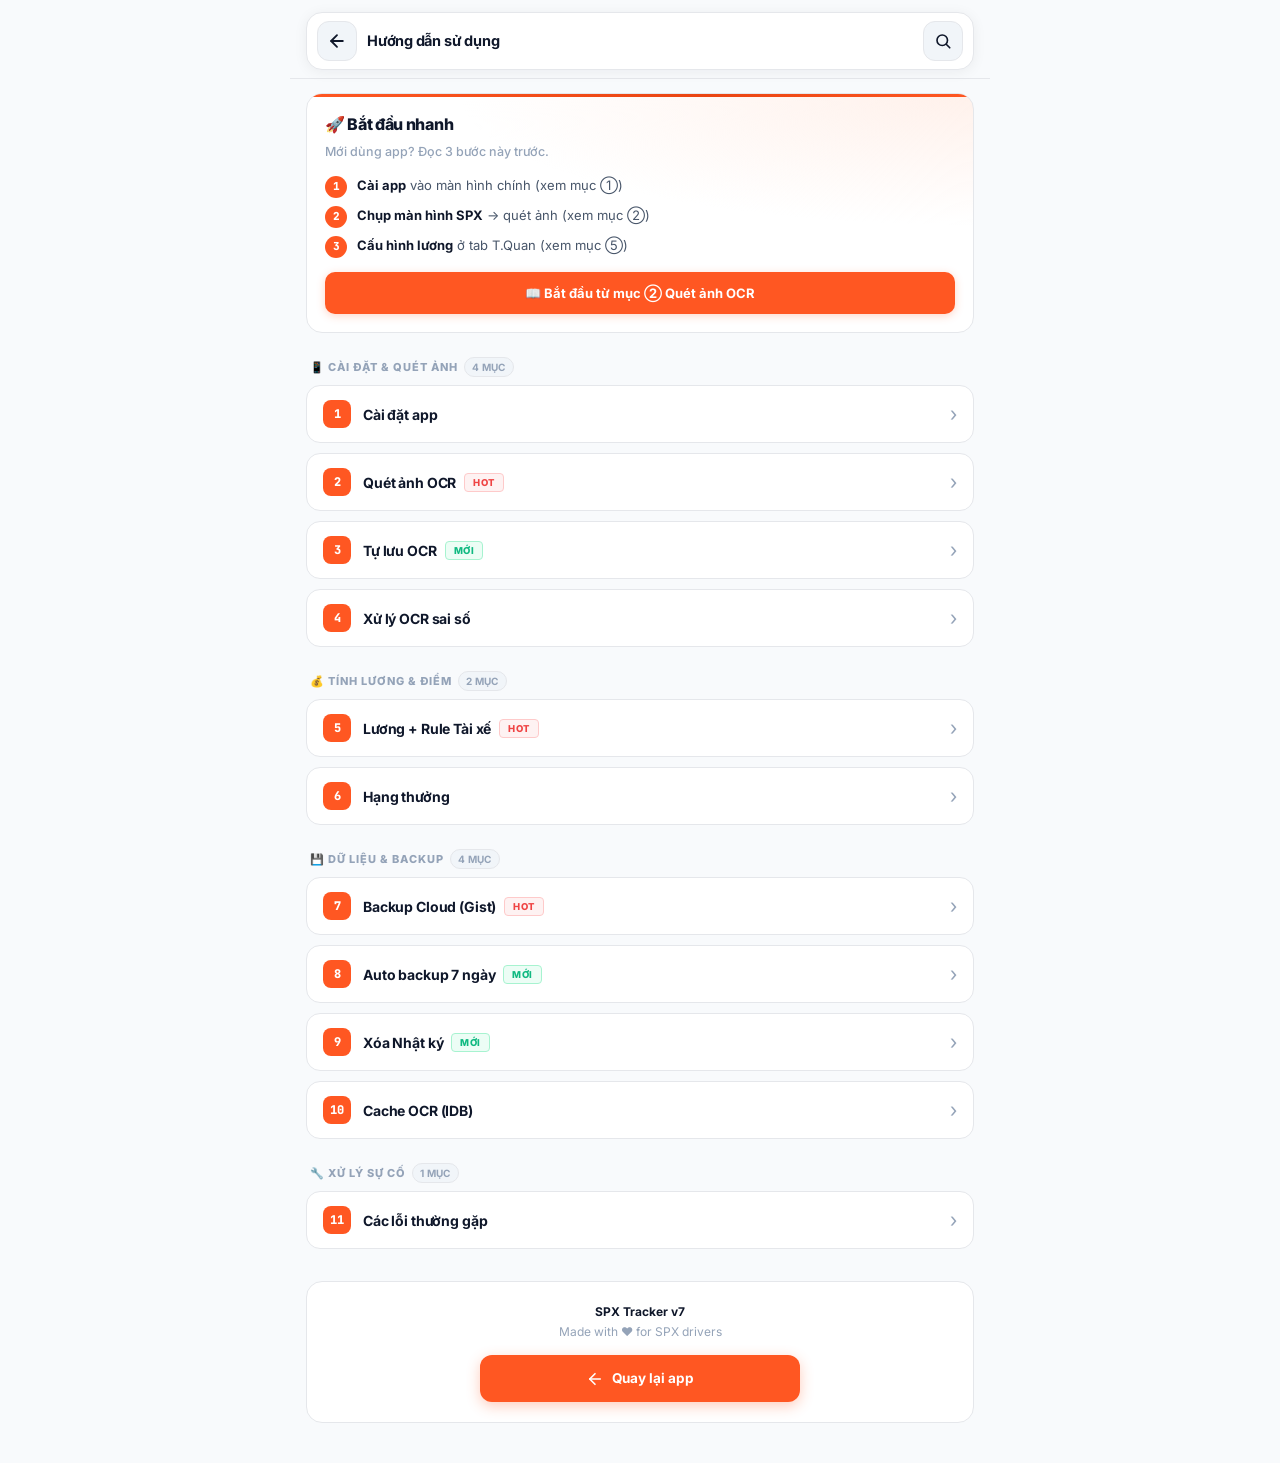
==== commit b944b777: "Add files via upload" ====
--- a/guide.html
+++ b/guide.html
@@ -15,6 +15,9 @@
   --success: #059669; --success-bg: #ecfdf5; --success-bd: #a7f3d0;
   --warning: #d97706; --warning-bg: #fffbeb; --warning-bd: #fde68a;
   --danger: #dc2626; --danger-bg: #fef2f2; --danger-bd: #fecaca;
+  --info: #2563eb; --info-bg: #eff6ff; --info-bd: #bfdbfe;
+  --new: #10b981; --new-bg: #ecfdf5; --new-bd: #a7f3d0;
+  --hot: #ef4444; --hot-bg: #fef2f2; --hot-bd: #fecaca;
 }
 [data-theme="dark"] {
   --bg: #0d1117; --surface: #161b22; --surface-2: #21262d; --border: #30363d;
@@ -23,15 +26,20 @@
   --success: #3fb950; --success-bg: rgba(63,185,80,0.12); --success-bd: rgba(63,185,80,0.3);
   --warning: #d29922; --warning-bg: rgba(210,153,34,0.12); --warning-bd: rgba(210,153,34,0.3);
   --danger: #f85149; --danger-bg: rgba(248,81,73,0.12); --danger-bd: rgba(248,81,73,0.3);
+  --info: #58a6ff; --info-bg: rgba(88,166,255,0.12); --info-bd: rgba(88,166,255,0.3);
+  --new: #3fb950; --new-bg: rgba(63,185,80,0.12); --new-bd: rgba(63,185,80,0.3);
+  --hot: #f85149; --hot-bg: rgba(248,81,73,0.12); --hot-bd: rgba(248,81,73,0.3);
 }
 * { box-sizing: border-box; margin: 0; padding: 0; -webkit-tap-highlight-color: transparent; }
-html { scroll-behavior: smooth; scroll-padding-top: 80px; }
+html { scroll-behavior: smooth; }
 body {
   background: var(--bg); color: var(--text-1);
   font-family: 'Inter', -apple-system, BlinkMacSystemFont, "Segoe UI", Roboto, sans-serif;
   font-size: 14px; line-height: 1.6; -webkit-font-smoothing: antialiased;
   padding-bottom: 40px;
 }
+
+/* ============ HEADER ============ */
 .g-header {
   position: sticky; top: 0; z-index: 50; background: var(--bg);
   padding: 12px 16px 8px; padding-top: calc(12px + env(safe-area-inset-top, 0px));
@@ -42,6 +50,7 @@
   padding: 8px 10px; display: flex; align-items: center; gap: 10px;
   box-shadow: 0 2px 14px rgba(15,23,42,0.06);
 }
+[data-theme="dark"] .g-header-inner { box-shadow: 0 2px 14px rgba(0,0,0,0.35); }
 .g-back-btn {
   width: 40px; height: 40px; flex-shrink: 0; display: inline-flex;
   align-items: center; justify-content: center; background: var(--surface-2);
@@ -51,57 +60,161 @@
 .g-back-btn:active { transform: scale(0.94); }
 .g-back-btn svg { width: 20px; height: 20px; }
 .g-title { flex: 1; font-size: 14.5px; font-weight: 700; letter-spacing: -0.015em; }
+.g-search-toggle {
+  width: 40px; height: 40px; flex-shrink: 0; display: inline-flex;
+  align-items: center; justify-content: center; background: var(--surface-2);
+  border: 1px solid var(--border); border-radius: 12px; cursor: pointer;
+  color: var(--text-1); transition: all 0.15s;
+}
+.g-search-toggle:active { transform: scale(0.94); }
+.g-search-toggle.active { background: var(--accent); border-color: var(--accent); color: #fff; }
+.g-search-toggle svg { width: 18px; height: 18px; }
+
+/* ============ SEARCH BAR ============ */
+.g-search-wrap {
+  max-width: 700px; margin: 0 auto;
+  max-height: 0; overflow: hidden;
+  transition: max-height 0.25s ease-out, padding 0.25s ease-out, opacity 0.2s;
+  opacity: 0;
+  padding: 0 16px;
+}
+.g-search-wrap.active {
+  max-height: 80px; opacity: 1; padding: 12px 16px 4px;
+}
+.g-search-inner {
+  background: var(--surface); border: 1px solid var(--border); border-radius: 12px;
+  padding: 10px 14px; display: flex; align-items: center; gap: 10px;
+}
+.g-search-inner svg { width: 16px; height: 16px; color: var(--text-3); flex-shrink: 0; }
+.g-search-input {
+  flex: 1; border: none; background: transparent; outline: none;
+  color: var(--text-1); font-size: 14px; font-family: inherit;
+}
+.g-search-input::placeholder { color: var(--text-3); }
+.g-search-clear {
+  width: 22px; height: 22px; border: none; background: var(--surface-2);
+  border-radius: 50%; cursor: pointer; color: var(--text-3); font-size: 14px;
+  display: none; align-items: center; justify-content: center; padding: 0;
+  font-family: inherit; line-height: 1;
+}
+.g-search-clear.show { display: inline-flex; }
+
+/* ============ SHELL ============ */
 .g-shell { max-width: 700px; margin: 0 auto; padding: 0 16px; }
-.g-hero {
+
+/* ============ HERO QUICK START ============ */
+.g-quick {
   background: var(--surface); border: 1px solid var(--border); border-radius: 16px;
-  padding: 20px; margin-top: 14px; position: relative; overflow: hidden;
+  padding: 18px; margin-top: 14px; position: relative; overflow: hidden;
   background-image: radial-gradient(140% 100% at 100% 0%, var(--accent-soft) 0%, transparent 55%);
 }
-.g-hero::before {
+.g-quick::before {
   content: ''; position: absolute; top: 0; left: 0; right: 0; height: 3px;
   background: linear-gradient(90deg, var(--accent) 0%, #ea4512 60%, var(--accent) 100%);
 }
-.g-hero-title { font-size: 22px; font-weight: 800; letter-spacing: -0.03em; line-height: 1.15; margin-bottom: 6px; }
-.g-hero-sub { font-size: 12.5px; color: var(--text-3); font-weight: 500; }
-.g-hero-version {
-  display: inline-block; background: var(--accent-soft); border: 1px solid var(--accent-border);
-  color: var(--accent); font-family: 'JetBrains Mono', monospace; font-size: 11px;
-  font-weight: 700; padding: 3px 9px; border-radius: 999px; margin-top: 10px;
-}
-.g-toc { background: var(--surface); border: 1px solid var(--border); border-radius: 16px; padding: 16px; margin-top: 14px; }
-.g-toc-title { font-size: 10.5px; font-weight: 700; text-transform: uppercase; letter-spacing: 0.9px; color: var(--text-3); margin-bottom: 10px; }
-.g-toc-list { display: grid; gap: 6px; }
-.g-toc-item {
-  display: flex; align-items: center; gap: 10px; padding: 11px 12px;
-  background: var(--surface-2); border: 1px solid var(--border); border-radius: 10px;
-  text-decoration: none; color: var(--text-1); font-size: 13px; font-weight: 600;
+.g-quick-title {
+  font-size: 16px; font-weight: 800; letter-spacing: -0.02em;
+  display: flex; align-items: center; gap: 8px; margin-bottom: 4px;
+}
+.g-quick-sub { font-size: 12.5px; color: var(--text-3); font-weight: 500; margin-bottom: 14px; }
+.g-quick-steps { display: flex; flex-direction: column; gap: 8px; margin-bottom: 14px; }
+.g-quick-step {
+  display: flex; align-items: flex-start; gap: 10px;
+  font-size: 13px; color: var(--text-2); line-height: 1.5;
+}
+.g-quick-num {
+  width: 22px; height: 22px; flex-shrink: 0; display: inline-flex;
+  align-items: center; justify-content: center; background: var(--accent); color: #fff;
+  font-family: 'JetBrains Mono', monospace; font-weight: 800; font-size: 11px;
+  border-radius: 50%; line-height: 1;
+}
+.g-quick-step b { color: var(--text-1); font-weight: 700; }
+.g-quick-cta {
+  display: inline-flex; align-items: center; justify-content: center; gap: 6px;
+  width: 100%; padding: 11px 16px; background: var(--accent); color: #fff;
+  border: none; border-radius: 10px; font-size: 13px; font-weight: 700;
+  font-family: inherit; cursor: pointer; text-decoration: none;
+  box-shadow: 0 2px 8px rgba(255,87,34,0.25);
   transition: all 0.15s;
 }
-.g-toc-item:active { transform: scale(0.985); background: var(--accent-soft); border-color: var(--accent-border); }
-.g-toc-num {
-  width: 24px; height: 24px; flex-shrink: 0; display: inline-flex;
-  align-items: center; justify-content: center; background: var(--accent); color: #fff;
-  font-family: 'JetBrains Mono', monospace; font-weight: 700; font-size: 11px; border-radius: 6px;
-}
-.g-toc-text { flex: 1; min-width: 0; overflow: hidden; text-overflow: ellipsis; white-space: nowrap; }
-.g-toc-arrow { color: var(--text-3); font-size: 16px; line-height: 1; }
-.g-section {
-  background: var(--surface); border: 1px solid var(--border); border-radius: 16px;
-  padding: 20px; margin-top: 14px; scroll-margin-top: 80px;
-}
-.g-section-head {
-  display: flex; align-items: center; gap: 10px; margin-bottom: 14px;
-  padding-bottom: 14px; border-bottom: 1px solid var(--border);
-}
-.g-section-num {
-  width: 30px; height: 30px; flex-shrink: 0; display: inline-flex;
-  align-items: center; justify-content: center; background: var(--accent); color: #fff;
-  font-family: 'JetBrains Mono', monospace; font-weight: 800; font-size: 13px;
-  border-radius: 8px; box-shadow: 0 2px 8px rgba(255,87,34,0.25);
-}
-.g-section-title { font-size: 16px; font-weight: 800; letter-spacing: -0.02em; }
-.g-section-icon { margin-left: auto; font-size: 20px; opacity: 0.8; }
-.g-h3 { font-size: 14px; font-weight: 700; margin: 16px 0 8px; letter-spacing: -0.01em; }
+.g-quick-cta:active { transform: scale(0.97); }
+
+/* ============ GROUPS ============ */
+.g-group { margin-top: 24px; }
+.g-group-head {
+  font-size: 11px; font-weight: 800; text-transform: uppercase;
+  letter-spacing: 1px; color: var(--text-3);
+  padding: 0 4px 8px; display: flex; align-items: center; gap: 6px;
+}
+.g-group-head span.count {
+  font-size: 10px; font-weight: 700; color: var(--text-3);
+  background: var(--surface-2); border: 1px solid var(--border);
+  padding: 1px 7px; border-radius: 999px; letter-spacing: 0.3px;
+}
+
+/* ============ ACCORDION SECTION ============ */
+.g-acc {
+  background: var(--surface); border: 1px solid var(--border);
+  border-radius: 14px; margin-bottom: 10px;
+  overflow: hidden; transition: border-color 0.2s, box-shadow 0.2s;
+}
+.g-acc.open {
+  border-color: var(--accent-border);
+  box-shadow: 0 4px 14px rgba(255,87,34,0.08);
+}
+.g-acc-head {
+  width: 100%; padding: 14px 16px; border: none; background: transparent;
+  cursor: pointer; font-family: inherit; text-align: left;
+  display: flex; align-items: center; gap: 12px;
+  transition: background 0.15s;
+}
+.g-acc-head:active { background: var(--surface-2); }
+.g-acc-num {
+  width: 28px; height: 28px; flex-shrink: 0; display: inline-flex;
+  align-items: center; justify-content: center;
+  background: var(--accent); color: #fff;
+  font-family: 'JetBrains Mono', monospace; font-weight: 800; font-size: 12px;
+  border-radius: 8px;
+}
+.g-acc-title {
+  flex: 1; min-width: 0; font-size: 14px; font-weight: 700;
+  color: var(--text-1); letter-spacing: -0.01em;
+  display: flex; align-items: center; gap: 8px; flex-wrap: wrap;
+}
+.g-acc-arrow {
+  font-size: 20px; line-height: 1; color: var(--text-3);
+  transition: transform 0.25s ease-out, color 0.2s;
+  flex-shrink: 0;
+}
+.g-acc.open .g-acc-arrow { transform: rotate(90deg); color: var(--accent); }
+.g-acc-body {
+  max-height: 0; overflow: hidden;
+  transition: max-height 0.3s ease-out;
+}
+.g-acc.open .g-acc-body { max-height: 5000px; }
+.g-acc-content {
+  padding: 0 16px 18px;
+  border-top: 1px solid var(--border);
+  padding-top: 14px;
+}
+
+/* ============ BADGES ============ */
+.g-badge-new,
+.g-badge-hot {
+  display: inline-block; font-size: 9.5px; font-weight: 800;
+  padding: 2px 8px; border-radius: 4px; border: 1px solid;
+  letter-spacing: 0.5px; text-transform: uppercase;
+  line-height: 1.4;
+}
+.g-badge-new { color: var(--new); background: var(--new-bg); border-color: var(--new-bd); }
+.g-badge-hot { color: var(--hot); background: var(--hot-bg); border-color: var(--hot-bd); }
+
+/* ============ CONTENT IN SECTION ============ */
+.g-h3 {
+  font-size: 13px; font-weight: 700; margin: 16px 0 8px;
+  letter-spacing: -0.01em; color: var(--text-1);
+  display: flex; align-items: center; gap: 6px;
+}
 .g-h3:first-child { margin-top: 0; }
 .g-p { font-size: 13px; color: var(--text-2); line-height: 1.65; margin-bottom: 10px; }
 .g-p:last-child { margin-bottom: 0; }
@@ -114,58 +227,84 @@
 }
 .g-list { list-style: none; padding: 0; margin: 0 0 10px; display: flex; flex-direction: column; gap: 6px; }
 .g-list li { position: relative; padding-left: 24px; font-size: 13px; color: var(--text-2); line-height: 1.55; }
-.g-list li::before { content: ''; position: absolute; left: 8px; top: 8px; width: 6px; height: 6px; border-radius: 50%; background: var(--accent); }
+.g-list li::before {
+  content: ''; position: absolute; left: 8px; top: 8px;
+  width: 6px; height: 6px; border-radius: 50%; background: var(--accent);
+}
 .g-list li b { color: var(--text-1); font-weight: 700; }
 .g-olist { padding-left: 22px; margin: 0 0 10px; font-size: 13px; color: var(--text-2); line-height: 1.7; }
 .g-olist li { margin-bottom: 6px; padding-left: 4px; }
 .g-olist li b { color: var(--text-1); font-weight: 700; }
-.g-note {
-  background: var(--accent-soft); border: 1px solid var(--accent-border); border-radius: 12px;
-  padding: 12px 14px; font-size: 12.5px; color: var(--text-2); line-height: 1.6; margin: 12px 0;
-}
-.g-note b { color: var(--accent); font-weight: 700; }
-.g-note-title { font-weight: 800; color: var(--accent); display: block; margin-bottom: 4px; font-size: 12px; }
-.g-card { background: var(--surface-2); border: 1px solid var(--border); border-radius: 12px; padding: 12px 14px; margin: 10px 0; }
-.g-card-title { font-size: 12.5px; font-weight: 700; margin-bottom: 6px; }
+
+.g-card {
+  background: var(--surface-2); border: 1px solid var(--border);
+  border-radius: 12px; padding: 12px 14px; margin: 10px 0;
+}
+.g-card-title { font-size: 12.5px; font-weight: 700; margin-bottom: 6px; color: var(--text-1); }
 .g-card p { font-size: 12px; color: var(--text-2); line-height: 1.55; margin: 0; }
 .g-card p + p { margin-top: 6px; }
 .g-card b { color: var(--text-1); font-weight: 700; }
-.g-table { width: 100%; border-collapse: collapse; font-size: 12.5px; margin: 10px 0; background: var(--surface); border-radius: 10px; overflow: hidden; border: 1px solid var(--border); }
+
+.g-table {
+  width: 100%; border-collapse: collapse; font-size: 12.5px; margin: 10px 0;
+  background: var(--surface); border-radius: 10px; overflow: hidden;
+  border: 1px solid var(--border);
+}
 .g-table th {
-  background: var(--surface-2); text-align: left; padding: 10px 12px; font-size: 10.5px;
-  font-weight: 700; text-transform: uppercase; letter-spacing: 0.6px; color: var(--text-3);
-  border-bottom: 1px solid var(--border);
+  background: var(--surface-2); text-align: left; padding: 10px 12px;
+  font-size: 10.5px; font-weight: 700; text-transform: uppercase;
+  letter-spacing: 0.6px; color: var(--text-3); border-bottom: 1px solid var(--border);
 }
 .g-table td { padding: 10px 12px; border-bottom: 1px solid var(--border); color: var(--text-2); vertical-align: top; }
 .g-table tr:last-child td { border-bottom: none; }
 .g-table b { color: var(--text-1); font-weight: 700; }
+
 .g-code {
   background: #0d1117; color: #c9d1d9; font-family: 'JetBrains Mono', monospace;
   font-size: 11.5px; line-height: 1.55; padding: 12px 14px; border-radius: 10px;
   overflow-x: auto; margin: 10px 0; border: 1px solid #30363d; white-space: pre;
 }
 .g-code b { color: #ff6e40; font-weight: 700; }
-.g-badge {
-  display: inline-block; font-size: 10.5px; font-weight: 700; padding: 2px 8px;
-  border-radius: 6px; border: 1px solid;
-}
-.g-badge-accent { color: var(--accent); background: var(--accent-soft); border-color: var(--accent-border); }
-.g-badge-success { color: var(--success); background: var(--success-bg); border-color: var(--success-bd); }
-.g-badge-warning { color: var(--warning); background: var(--warning-bg); border-color: var(--warning-bd); }
-.g-badge-danger { color: var(--danger); background: var(--danger-bg); border-color: var(--danger-bd); }
-.g-screenshot-wrap { margin: 14px 0; border-radius: 14px; overflow: hidden; background: var(--surface-2); border: 1px solid var(--border); }
-.g-screenshot { width: 100%; height: auto; display: block; cursor: zoom-in; }
-.g-screenshot-caption { padding: 10px 14px; font-size: 11.5px; color: var(--text-3); font-weight: 600; text-align: center; border-top: 1px solid var(--border); background: var(--surface-2); }
-#gLightbox { position: fixed; inset: 0; background: rgba(0,0,0,0.95); display: none; align-items: center; justify-content: center; z-index: 999; padding: 16px; }
-#gLightbox.active { display: flex; }
-#gLightbox img { max-width: 100%; max-height: 100%; object-fit: contain; border-radius: 8px; }
-#gLightbox .g-lb-close {
-  position: absolute; top: calc(12px + env(safe-area-inset-top, 0)); right: 12px;
-  width: 44px; height: 44px; border-radius: 50%; background: rgba(255,255,255,0.15);
-  color: #fff; border: none; font-size: 22px; font-weight: 700; cursor: pointer;
-}
-.g-footer { margin-top: 24px; padding: 20px; background: var(--surface); border: 1px solid var(--border); border-radius: 16px; text-align: center; }
+
+/* ============ CALLOUT ============ */
+.g-callout {
+  padding: 12px 14px; border-radius: 12px; margin: 12px 0;
+  border-left: 4px solid; font-size: 12.5px; line-height: 1.6;
+  background: var(--surface-2);
+}
+.g-callout-title {
+  font-weight: 800; font-size: 12px; display: block;
+  margin-bottom: 6px; letter-spacing: -0.005em;
+  display: flex; align-items: center; gap: 6px;
+}
+.g-callout b { color: var(--text-1); font-weight: 700; }
+.g-callout p { margin: 0; color: var(--text-2); }
+.g-callout p + p { margin-top: 6px; }
+
+.g-callout-info { border-color: var(--info); background: var(--info-bg); }
+.g-callout-info .g-callout-title { color: var(--info); }
+.g-callout-warn { border-color: var(--warning); background: var(--warning-bg); }
+.g-callout-warn .g-callout-title { color: var(--warning); }
+.g-callout-danger { border-color: var(--danger); background: var(--danger-bg); }
+.g-callout-danger .g-callout-title { color: var(--danger); }
+.g-callout-success { border-color: var(--success); background: var(--success-bg); }
+.g-callout-success .g-callout-title { color: var(--success); }
+
+/* ============ SECTION "NOT FOUND" ============ */
+.g-empty {
+  text-align: center; padding: 40px 20px;
+  color: var(--text-3); font-size: 13px; display: none;
+}
+.g-empty.show { display: block; }
+
+/* ============ FOOTER ============ */
+.g-footer {
+  margin-top: 32px; padding: 20px;
+  background: var(--surface); border: 1px solid var(--border);
+  border-radius: 16px; text-align: center;
+}
 .g-footer-text { font-size: 12px; color: var(--text-3); line-height: 1.6; margin-bottom: 14px; }
+.g-footer-text b { color: var(--text-1); font-weight: 700; }
 .g-footer-btn {
   display: inline-flex; align-items: center; justify-content: center; gap: 8px;
   padding: 13px 22px; background: var(--accent); color: #fff; border: none;
@@ -175,10 +314,34 @@
 }
 .g-footer-btn:active { transform: scale(0.97); }
 .g-footer-btn svg { width: 18px; height: 18px; }
+
+/* ============ LIGHTBOX ============ */
+#gLightbox {
+  position: fixed; inset: 0; background: rgba(0,0,0,0.95);
+  display: none; align-items: center; justify-content: center;
+  z-index: 999; padding: 16px;
+}
+#gLightbox.active { display: flex; }
+#gLightbox img { max-width: 100%; max-height: 100%; object-fit: contain; border-radius: 8px; }
+#gLightbox .g-lb-close {
+  position: absolute; top: calc(12px + env(safe-area-inset-top, 0px)); right: 12px;
+  width: 44px; height: 44px; border-radius: 50%; background: rgba(255,255,255,0.15);
+  color: #fff; border: none; font-size: 22px; font-weight: 700; cursor: pointer;
+}
+
+/* ============ RESPONSIVE ============ */
 @media (max-width: 360px) {
-  .g-section { padding: 16px; }
-  .g-hero-title { font-size: 20px; }
-  .g-section-title { font-size: 15px; }
+  .g-quick { padding: 16px; }
+  .g-quick-title { font-size: 15px; }
+  .g-acc-head { padding: 12px 14px; gap: 10px; }
+  .g-acc-num { width: 26px; height: 26px; font-size: 11px; }
+  .g-acc-title { font-size: 13.5px; }
+  .g-acc-content { padding: 12px 14px 16px; }
+  .g-table th, .g-table td { padding: 8px 10px; font-size: 11.5px; }
+}
+
+@media (prefers-reduced-motion: reduce) {
+  .g-acc-body, .g-acc-arrow, .g-search-wrap { transition: none !important; }
 }
 </style>
 </head>
@@ -193,130 +356,268 @@
       </svg>
     </a>
     <div class="g-title">Hướng dẫn sử dụng</div>
+    <button class="g-search-toggle" id="gSearchToggle" onclick="toggleSearch()" aria-label="Tìm kiếm">
+      <svg viewBox="0 0 24 24" fill="none" stroke="currentColor" stroke-width="2.2" stroke-linecap="round" stroke-linejoin="round">
+        <circle cx="11" cy="11" r="7"/>
+        <line x1="21" y1="21" x2="16.65" y2="16.65"/>
+      </svg>
+    </button>
   </div>
 </header>
 
+<div class="g-search-wrap" id="gSearchWrap">
+  <div class="g-search-inner">
+    <svg viewBox="0 0 24 24" fill="none" stroke="currentColor" stroke-width="2.2" stroke-linecap="round" stroke-linejoin="round">
+      <circle cx="11" cy="11" r="7"/>
+      <line x1="21" y1="21" x2="16.65" y2="16.65"/>
+    </svg>
+    <input type="text" class="g-search-input" id="gSearchInput" placeholder="Tìm: OCR, backup, lương..." oninput="filterSections(this.value)">
+    <button class="g-search-clear" id="gSearchClear" onclick="clearSearch()" aria-label="Xóa">✕</button>
+  </div>
+</div>
+
 <div class="g-shell">
 
-  <section class="g-hero">
-    <div class="g-hero-title">SPX Tracker</div>
-    <div class="g-hero-sub">Theo dõi sản lượng & tính điểm phúc lợi SPX Express</div>
-    <span class="g-hero-version">v50.11.4</span>
+  <!-- ============ QUICK START ============ -->
+  <section class="g-quick" id="quickStart">
+    <div class="g-quick-title">🚀 Bắt đầu nhanh</div>
+    <div class="g-quick-sub">Mới dùng app? Đọc 3 bước này trước.</div>
+    <div class="g-quick-steps">
+      <div class="g-quick-step">
+        <span class="g-quick-num">1</span>
+        <span><b>Cài app</b> vào màn hình chính (xem mục ①)</span>
+      </div>
+      <div class="g-quick-step">
+        <span class="g-quick-num">2</span>
+        <span><b>Chụp màn hình SPX</b> → quét ảnh (xem mục ②)</span>
+      </div>
+      <div class="g-quick-step">
+        <span class="g-quick-num">3</span>
+        <span><b>Cấu hình lương</b> ở tab T.Quan (xem mục ⑤)</span>
+      </div>
+    </div>
+    <a href="#sec-2" class="g-quick-cta" onclick="openSection('sec-2')">
+      📖 Bắt đầu từ mục ② Quét ảnh OCR
+    </a>
   </section>
 
-  <nav class="g-toc">
-    <div class="g-toc-title">📌 Mục lục</div>
-    <div class="g-toc-list">
-      <a href="#s1" class="g-toc-item"><span class="g-toc-num">1</span><span class="g-toc-text">Cài đặt</span><span class="g-toc-arrow">›</span></a>
-      <a href="#s2" class="g-toc-item"><span class="g-toc-num">2</span><span class="g-toc-text">Quét ảnh OCR ⭐</span><span class="g-toc-arrow">›</span></a>
-      <a href="#s3" class="g-toc-item"><span class="g-toc-num">3</span><span class="g-toc-text">Lương + Rule Tài xế ⭐</span><span class="g-toc-arrow">›</span></a>
-      <a href="#s4" class="g-toc-item"><span class="g-toc-num">4</span><span class="g-toc-text">Hạng thưởng</span><span class="g-toc-arrow">›</span></a>
-      <a href="#s5" class="g-toc-item"><span class="g-toc-num">5</span><span class="g-toc-text">Backup Cloud ⭐</span><span class="g-toc-arrow">›</span></a>
-      <a href="#s6" class="g-toc-item"><span class="g-toc-num">6</span><span class="g-toc-text">Xử lý sự cố</span><span class="g-toc-arrow">›</span></a>
-    </div>
-  </nav>
-
-  <!-- ============ 1. CÀI ĐẶT ============ -->
-  <section class="g-section" id="s1">
-    <div class="g-section-head">
-      <div class="g-section-num">1</div>
-      <div class="g-section-title">Cài đặt</div>
-      <span class="g-section-icon">📲</span>
-    </div>
-
-    <h3 class="g-h3">🌐 URL</h3>
-    <p class="g-p"><code>https://linhshope124-a11y.github.io/spx/</code></p>
-
-    <h3 class="g-h3">📱 Cài như app</h3>
-    <div class="g-card">
-      <div class="g-card-title">🤖 Android (Chrome)</div>
-      <p>Mở URL → <b>⋮</b> → <b>Thêm vào màn hình chính</b></p>
-    </div>
-    <div class="g-card">
-      <div class="g-card-title">🍎 iPhone (Safari)</div>
-      <p>Mở URL → <b>Chia sẻ</b> → <b>Thêm vào màn hình chính</b></p>
-    </div>
-
-    <div class="g-note">
-      <span class="g-note-title">💡 Bắt buộc cài app</span>
-      Muốn dùng tính năng <b>Chia sẻ ảnh từ Gallery</b> → phải cài app vào màn hình chính trước.
-    </div>
-  </section>
-
-  <!-- ============ 2. OCR + SHARE ============ -->
-  <section class="g-section" id="s2">
-    <div class="g-section-head">
-      <div class="g-section-num">2</div>
-      <div class="g-section-title">Quét ảnh OCR</div>
-      <span class="g-section-icon">📷</span>
-    </div>
-
-    <h3 class="g-h3">📸 Bước 1 — Chụp màn hình SPX</h3>
-    <p class="g-p">Mở app SPX → vào <b>"Chi tiết đơn theo ngày"</b> → chụp màn hình (nguồn + volume-).</p>
-
-    <h3 class="g-h3">⚡ Bước 2 — Quét (2 cách)</h3>
-    <div class="g-card">
-      <div class="g-card-title">📷 Cách A — Quét trong app</div>
-      <p>Mở SPX Tracker → bấm <b>📷</b> giữa bottom nav → chọn ảnh (1 hoặc nhiều)</p>
-    </div>
-    <div class="g-card">
-      <div class="g-card-title">📤 Cách B — Chia sẻ từ Gallery (nhanh hơn)</div>
-      <p>Gallery → chọn ảnh → <b>Chia sẻ</b> → chọn <b>SPX Tracker</b></p>
-      <p style="margin-top:6px"><span class="g-badge g-badge-success">OK</span> Android — share nhiều ảnh cùng lúc</p>
-      <p><span class="g-badge g-badge-warning">LIMIT</span> iOS — chỉ 1 ảnh/lần</p>
-    </div>
-
-    <h3 class="g-h3">✅ Bước 3 — Kết quả</h3>
-    <ul class="g-list">
-      <li>App <b>tự nhận diện tab</b> (Giao / Lấy / Hoàn) — không cần chọn tay</li>
-      <li>Score ≥92 + checksum khớp → <b>tự lưu</b> ✅</li>
-      <li>Fail hoặc cần check → hiện modal đối chiếu ảnh gốc</li>
-    </ul>
-
-    <div class="g-note">
-      <span class="g-note-title">🎨 Màu viền ô khi cần check</span>
-      🟢 Xanh = OK · 🟡 Vàng = xem lại · 🔴 Đỏ = sửa tay<br>
-      🟠 <b>Cam = phân bố lạ</b> (số vô lý, phải đối chiếu ảnh)
-    </div>
-
-    <div class="g-note">
-      <span class="g-note-title">📚 Quét nhiều ảnh cùng lúc</span>
-      Chọn nhiều ảnh → app xử lý tuần tự → ảnh nào pass tự lưu → ảnh cần check vào <b>danh sách Batch</b> để xử lý riêng.
-    </div>
-  </section>
-
-  <!-- ============ 3. LƯƠNG + RULE TÀI XẾ ============ -->
-  <section class="g-section" id="s3">
-    <div class="g-section-head">
-      <div class="g-section-num">3</div>
-      <div class="g-section-title">Lương + Rule Tài xế</div>
-      <span class="g-section-icon">💰</span>
-    </div>
-
-    <h3 class="g-h3">📍 Vị trí</h3>
-    <p class="g-p">Tab <b>T.Quan</b> → mở mục <b>Thu nhập</b> → nhập 3 ô.</p>
-
-    <h3 class="g-h3">💵 3 ô nhập</h3>
-    <table class="g-table">
-      <thead><tr><th>Ô</th><th>Ý nghĩa</th></tr></thead>
-      <tbody>
-        <tr><td><b>LCB</b></td><td>Lương cơ bản</td></tr>
-        <tr><td><b>Bưu cục</b></td><td>Phụ cấp bưu cục</td></tr>
-        <tr><td><b>Tài xế</b></td><td>Phụ cấp tài xế (xem rule bên dưới)</td></tr>
-      </tbody>
-    </table>
-    <p class="g-p">Bấm <b>"Lưu cấu hình tháng này"</b> để lưu.</p>
-
-    <div class="g-note">
-      <span class="g-note-title">⚡ RULE QUAN TRỌNG — Phụ cấp Tài xế</span>
-      <b>Tài xế chỉ được cộng vào lương khi Đơn Giao ≥ 1.500/tháng.</b><br><br>
-      • <b>&lt; 1.500</b> → không cộng (bỏ qua ô Tài xế)<br>
-      • <b>≥ 1.500</b> → cộng đầy đủ<br><br>
-      → App hiện <b>banner cảnh báo</b> ngay dưới ô nhập, báo còn thiếu bao nhiêu đơn.
-    </div>
-
-    <h3 class="g-h3">📐 Công thức</h3>
-    <pre class="g-code">Lương 1 công = (LCB + Bưu cục + Tài xế) / ngày tối đa
+  <!-- ============ NHÓM 1: CÀI ĐẶT & QUÉT ẢNH ============ -->
+  <div class="g-group">
+    <div class="g-group-head">
+      📱 Cài đặt &amp; Quét ảnh
+      <span class="count">4 mục</span>
+    </div>
+
+    <!-- === ① CÀI ĐẶT APP === -->
+    <div class="g-acc" id="sec-1" data-keywords="cài đặt app pwa cài màn hình chính android iphone ios chrome safari share gallery">
+      <button class="g-acc-head" onclick="toggleSection('sec-1')">
+        <span class="g-acc-num">1</span>
+        <span class="g-acc-title">Cài đặt app</span>
+        <span class="g-acc-arrow">›</span>
+      </button>
+      <div class="g-acc-body">
+        <div class="g-acc-content">
+
+          <h3 class="g-h3">🌐 URL</h3>
+          <p class="g-p"><code>https://linhshope124-a11y.github.io/Test/</code></p>
+
+          <h3 class="g-h3">📱 Cài như app</h3>
+          <div class="g-card">
+            <div class="g-card-title">🤖 Android (Chrome)</div>
+            <p>Mở URL → <b>⋮</b> → <b>Thêm vào màn hình chính</b></p>
+          </div>
+          <div class="g-card">
+            <div class="g-card-title">🍎 iPhone (Safari)</div>
+            <p>Mở URL → <b>Chia sẻ</b> → <b>Thêm vào màn hình chính</b></p>
+          </div>
+
+          <div class="g-callout g-callout-info">
+            <span class="g-callout-title">💡 BẮT BUỘC CÀI APP</span>
+            <p>Muốn dùng tính năng <b>Chia sẻ ảnh từ Gallery</b> → phải cài app vào màn hình chính trước. Không cài = nút Share không có SPX Tracker.</p>
+          </div>
+
+        </div>
+      </div>
+    </div>
+
+    <!-- === ② QUÉT ẢNH OCR === -->
+    <div class="g-acc" id="sec-2" data-keywords="quét ảnh ocr chụp màn hình spx share gallery tab giao lấy hoàn tự nhận diện viền ô conf">
+      <button class="g-acc-head" onclick="toggleSection('sec-2')">
+        <span class="g-acc-num">2</span>
+        <span class="g-acc-title">Quét ảnh OCR <span class="g-badge-hot">HOT</span></span>
+        <span class="g-acc-arrow">›</span>
+      </button>
+      <div class="g-acc-body">
+        <div class="g-acc-content">
+
+          <h3 class="g-h3">📸 Bước 1 — Chụp màn hình SPX</h3>
+          <p class="g-p">Mở app SPX → vào <b>"Chi tiết đơn theo ngày"</b> → chụp màn hình (nguồn + volume-).</p>
+
+          <h3 class="g-h3">⚡ Bước 2 — Quét (2 cách)</h3>
+          <div class="g-card">
+            <div class="g-card-title">📷 Cách A — Quét trong app</div>
+            <p>Mở SPX Tracker → bấm <b>📷</b> giữa bottom nav → chọn ảnh (1 hoặc nhiều)</p>
+          </div>
+          <div class="g-card">
+            <div class="g-card-title">📤 Cách B — Chia sẻ từ Gallery (nhanh hơn)</div>
+            <p>Gallery → chọn ảnh → <b>Chia sẻ</b> → chọn <b>SPX Tracker</b></p>
+            <p style="margin-top:6px">✅ <b>Android</b> — share nhiều ảnh cùng lúc</p>
+            <p>⚠️ <b>iOS</b> — chỉ 1 ảnh/lần</p>
+          </div>
+
+          <h3 class="g-h3">✅ Bước 3 — Kết quả</h3>
+          <ul class="g-list">
+            <li>App <b>tự nhận diện tab</b> (Giao / Lấy / Hoàn) — không cần chọn tay</li>
+            <li>Score ≥85% + tổng khớp + phân bố OK → <b>tự lưu</b> (nếu toggle BẬT, xem mục ③)</li>
+            <li>Không đủ điều kiện → hiện modal đối chiếu ảnh gốc</li>
+          </ul>
+
+          <h3 class="g-h3">🎨 Màu viền ô khi cần check</h3>
+          <table class="g-table">
+            <thead><tr><th>Màu</th><th>Ý nghĩa</th></tr></thead>
+            <tbody>
+              <tr><td>🟢 <b>Xanh</b></td><td>Độ tin cậy cao (≥85%)</td></tr>
+              <tr><td>🟡 <b>Vàng</b></td><td>Xem lại (70-84%)</td></tr>
+              <tr><td>🔴 <b>Đỏ</b></td><td>Sửa tay (&lt;70%)</td></tr>
+              <tr><td>🟠 <b>Cam</b></td><td>Phân bố lạ — phải đối chiếu ảnh gốc</td></tr>
+            </tbody>
+          </table>
+
+          <div class="g-callout g-callout-info">
+            <span class="g-callout-title">📚 Quét nhiều ảnh cùng lúc</span>
+            <p>Chọn nhiều ảnh → app xử lý tuần tự → ảnh nào pass tự lưu → ảnh cần check vào <b>danh sách Batch</b> để xử lý riêng.</p>
+          </div>
+
+        </div>
+      </div>
+    </div>
+
+    <!-- === ③ TỰ LƯU OCR === -->
+    <div class="g-acc" id="sec-3" data-keywords="tự lưu ocr toggle bật tắt tự động lưu điểm cao confidence">
+      <button class="g-acc-head" onclick="toggleSection('sec-3')">
+        <span class="g-acc-num">3</span>
+        <span class="g-acc-title">Tự lưu OCR <span class="g-badge-new">MỚI</span></span>
+        <span class="g-acc-arrow">›</span>
+      </button>
+      <div class="g-acc-body">
+        <div class="g-acc-content">
+
+          <h3 class="g-h3">📍 Vị trí</h3>
+          <p class="g-p">Menu ☰ → dòng <b>"Tự lưu OCR: BẬT/TẮT"</b> (nằm giữa "Chế độ tối" và "Backup &amp; Cloud")</p>
+
+          <h3 class="g-h3">✅ Khi BẬT — tự lưu khi TẤT CẢ điều kiện sau đúng</h3>
+          <ul class="g-list">
+            <li>Mode OCR <b>sạch</b> — không đoán số (không có <code>+fix</code>)</li>
+            <li>Confidence <b>≥85%</b> — không có dải vàng/đỏ</li>
+            <li>Tổng OCR <b>khớp</b> 100% với "Tổng N đơn hàng"</li>
+            <li>Phân bố hợp lý — dải 0-2 chiếm ≥50%</li>
+            <li>Nhận diện được <b>tab</b> (Giao/Lấy/Hoàn)</li>
+            <li>Đọc được <b>ngày</b> trên ảnh</li>
+          </ul>
+
+          <h3 class="g-h3">⏸️ Khi TẮT</h3>
+          <p class="g-p">Mọi case đều <b>mở modal</b> — user tự check và lưu tay.</p>
+
+          <h3 class="g-h3">⚠️ VẪN MỞ MODAL dù toggle BẬT</h3>
+          <ul class="g-list">
+            <li>App phải <b>đoán số</b> để khớp tổng (mode <code>+fix</code>)</li>
+            <li>Có dải vàng (conf 70-84%)</li>
+            <li>Tổng lệch — không khớp "Tổng N đơn hàng"</li>
+            <li>Phân bố bất thường — dải 0-2 &lt;50%</li>
+            <li>Không detect được tab hoặc không thấy ngày</li>
+          </ul>
+
+          <div class="g-callout g-callout-danger">
+            <span class="g-callout-title">🚨 BANNER CẢNH BÁO KHI APP ĐOÁN SỐ</span>
+            <p>Khi app tự đổi 1 chữ số để khớp tổng, sẽ hiện banner <b>nhấp nháy</b> trên modal:</p>
+            <p>🟠 <b>Cam</b> = đoán an toàn (thay đổi ≤3× giá trị gốc)</p>
+            <p>🔴 <b>Đỏ</b> = đoán mạo hiểm (&gt;3× — khả năng sai cao)</p>
+            <p style="margin-top:8px"><b>BẮT BUỘC</b> đối chiếu ảnh gốc bên dưới trước khi bấm Lưu.</p>
+          </div>
+
+        </div>
+      </div>
+    </div>
+
+    <!-- === ④ XỬ LÝ OCR SAI === -->
+    <div class="g-acc" id="sec-4" data-keywords="ocr sai xử lý sửa tay copy log debug đối chiếu ảnh gốc fix">
+      <button class="g-acc-head" onclick="toggleSection('sec-4')">
+        <span class="g-acc-num">4</span>
+        <span class="g-acc-title">Xử lý OCR sai số</span>
+        <span class="g-acc-arrow">›</span>
+      </button>
+      <div class="g-acc-body">
+        <div class="g-acc-content">
+
+          <h3 class="g-h3">🎨 Khi modal hiện ra</h3>
+          <ul class="g-list">
+            <li>Số <b>ĐÚNG</b> → giữ nguyên, bấm <b>Lưu dữ liệu</b></li>
+            <li>Số <b>SAI</b> → sửa tay trong ô nhập rồi Lưu</li>
+          </ul>
+
+          <h3 class="g-h3">🔧 Khi nào app đoán số?</h3>
+          <p class="g-p">Khi OCR đọc sai 1-2 chữ số khiến tổng lệch, app tự đổi cho khớp "Tổng N đơn hàng". Lúc này có <b>banner cam/đỏ</b> cảnh báo.</p>
+
+          <h3 class="g-h3">✅ Quy trình đúng</h3>
+          <ol class="g-olist">
+            <li>Nhìn banner cảnh báo — biết app đã đoán số nào</li>
+            <li>So với <b>ảnh gốc</b> bên dưới modal</li>
+            <li>Nếu đúng → Lưu luôn</li>
+            <li>Nếu sai → sửa tay ô nhập → Lưu</li>
+          </ol>
+
+          <div class="g-callout g-callout-info">
+            <span class="g-callout-title">📋 Copy log để debug</span>
+            <p>Trong modal có nút <b>"📋 Copy log"</b> — bấm để sao chép log OCR. Dùng khi cần báo lỗi cho dev.</p>
+          </div>
+
+        </div>
+      </div>
+    </div>
+
+  </div><!-- /group 1 -->
+
+  <!-- ============ NHÓM 2: TÍNH LƯƠNG & ĐIỂM ============ -->
+  <div class="g-group">
+    <div class="g-group-head">
+      💰 Tính lương &amp; Điểm
+      <span class="count">2 mục</span>
+    </div>
+
+    <!-- === ⑤ LƯƠNG + RULE TÀI XẾ === -->
+    <div class="g-acc" id="sec-5" data-keywords="lương lcb bưu cục tài xế rule 1500 công thu nhập miền hcm hà nội">
+      <button class="g-acc-head" onclick="toggleSection('sec-5')">
+        <span class="g-acc-num">5</span>
+        <span class="g-acc-title">Lương + Rule Tài xế <span class="g-badge-hot">HOT</span></span>
+        <span class="g-acc-arrow">›</span>
+      </button>
+      <div class="g-acc-body">
+        <div class="g-acc-content">
+
+          <h3 class="g-h3">📍 Vị trí</h3>
+          <p class="g-p">Tab <b>T.Quan</b> → mở mục <b>Thu nhập</b> → nhập 3 ô.</p>
+
+          <h3 class="g-h3">💵 3 ô nhập</h3>
+          <table class="g-table">
+            <thead><tr><th>Ô</th><th>Ý nghĩa</th></tr></thead>
+            <tbody>
+              <tr><td><b>LCB</b></td><td>Lương cơ bản</td></tr>
+              <tr><td><b>Bưu cục</b></td><td>Phụ cấp bưu cục</td></tr>
+              <tr><td><b>Tài xế</b></td><td>Phụ cấp tài xế (xem rule dưới)</td></tr>
+            </tbody>
+          </table>
+          <p class="g-p">Bấm <b>"Lưu cấu hình tháng này"</b> để lưu.</p>
+
+          <div class="g-callout g-callout-warn">
+            <span class="g-callout-title">⚡ RULE QUAN TRỌNG — Phụ cấp Tài xế</span>
+            <p><b>Tài xế chỉ được cộng vào lương khi Đơn Giao ≥ 1.500/tháng.</b></p>
+            <p>• <b>&lt; 1.500</b> → không cộng (bỏ qua ô Tài xế)</p>
+            <p>• <b>≥ 1.500</b> → cộng đầy đủ</p>
+            <p style="margin-top:6px">→ App hiện <b>banner cảnh báo</b> ngay dưới ô nhập, báo còn thiếu bao nhiêu đơn.</p>
+          </div>
+
+          <h3 class="g-h3">📐 Công thức</h3>
+          <pre class="g-code">Lương 1 công = (LCB + Bưu cục + Tài xế) / ngày tối đa
 
 Ngày tối đa:
   • Tháng 2  → 24 ngày
@@ -329,120 +630,279 @@
 
 Tích lũy = Lương 1 công × số công</pre>
 
-    <div class="g-note">
-      <span class="g-note-title">📅 Lưu theo tháng</span>
-      Lương + Hạng lưu <b>riêng theo từng tháng</b>. Đổi tháng → tự chuyển cấu hình tháng đó.<br>
-      Riêng <b>Khu vực</b> (Miền / HCM-HN) chọn 1 lần, áp dụng mọi tháng.
-    </div>
-  </section>
-
-  <!-- ============ 4. HẠNG THƯỞNG ============ -->
-  <section class="g-section" id="s4">
-    <div class="g-section-head">
-      <div class="g-section-num">4</div>
-      <div class="g-section-title">Hạng thưởng</div>
-      <span class="g-section-icon">🏆</span>
-    </div>
-
-    <table class="g-table">
-      <thead><tr><th>Hạng</th><th>Bonus</th></tr></thead>
-      <tbody>
-        <tr><td>Chuẩn (không chọn)</td><td><b>+0%</b></td></tr>
-        <tr><td><b>Đồng</b></td><td><span class="g-badge g-badge-accent">+10%</span></td></tr>
-        <tr><td><b>Bạc</b></td><td><span class="g-badge g-badge-accent">+15%</span></td></tr>
-        <tr><td><b>Vàng</b></td><td><span class="g-badge g-badge-accent">+20%</span></td></tr>
-        <tr><td><b>Bạch Kim</b></td><td><span class="g-badge g-badge-accent">+22%</span></td></tr>
-        <tr><td><b>Kim Cương</b></td><td><span class="g-badge g-badge-accent">+26%</span></td></tr>
-      </tbody>
-    </table>
-
-    <h3 class="g-h3">🎯 Cách chọn</h3>
-    <ul class="g-list">
-      <li><b>Chạm</b> pill → chọn hạng cho tháng đang xem</li>
-      <li><b>Giữ 0.5s</b> pill đang active → bỏ chọn (về Chuẩn)</li>
-      <li>Chuyển tháng → hạng tự đổi theo tháng đó</li>
-    </ul>
-
-    <pre class="g-code">Thưởng = Gốc × %hạng
+          <div class="g-callout g-callout-info">
+            <span class="g-callout-title">📅 Lưu theo tháng</span>
+            <p>Lương + Hạng lưu <b>riêng theo từng tháng</b>. Đổi tháng → tự chuyển cấu hình tháng đó.</p>
+            <p>Riêng <b>Khu vực</b> (Miền / HCM-HN) chọn 1 lần, áp dụng mọi tháng.</p>
+          </div>
+
+        </div>
+      </div>
+    </div>
+
+    <!-- === ⑥ HẠNG THƯỞNG === -->
+    <div class="g-acc" id="sec-6" data-keywords="hạng thưởng đồng bạc vàng bạch kim kim cương bonus phần trăm">
+      <button class="g-acc-head" onclick="toggleSection('sec-6')">
+        <span class="g-acc-num">6</span>
+        <span class="g-acc-title">Hạng thưởng</span>
+        <span class="g-acc-arrow">›</span>
+      </button>
+      <div class="g-acc-body">
+        <div class="g-acc-content">
+
+          <table class="g-table">
+            <thead><tr><th>Hạng</th><th>Bonus</th></tr></thead>
+            <tbody>
+              <tr><td>Chuẩn (không chọn)</td><td><b>+0%</b></td></tr>
+              <tr><td><b>Đồng</b></td><td>+10%</td></tr>
+              <tr><td><b>Bạc</b></td><td>+15%</td></tr>
+              <tr><td><b>Vàng</b></td><td>+20%</td></tr>
+              <tr><td><b>Bạch Kim</b></td><td>+22%</td></tr>
+              <tr><td><b>Kim Cương</b></td><td>+26%</td></tr>
+            </tbody>
+          </table>
+
+          <h3 class="g-h3">🎯 Cách chọn</h3>
+          <ul class="g-list">
+            <li><b>Chạm</b> pill → chọn hạng cho tháng đang xem</li>
+            <li><b>Giữ 0.5s</b> pill đang active → bỏ chọn (về Chuẩn)</li>
+            <li>Chuyển tháng → hạng tự đổi theo tháng đó</li>
+          </ul>
+
+          <pre class="g-code">Thưởng = Gốc × %hạng
 
 VD: Gốc 1.100, hạng Vàng (+20%)
     → Thưởng = 220</pre>
-  </section>
-
-  <!-- ============ 5. BACKUP CLOUD ============ -->
-  <section class="g-section" id="s5">
-    <div class="g-section-head">
-      <div class="g-section-num">5</div>
-      <div class="g-section-title">Backup Cloud</div>
-      <span class="g-section-icon">☁️</span>
-    </div>
-
-    <div class="g-note">
-      <span class="g-note-title">💾 Tại sao cần</span>
-      Xóa cache trình duyệt / reset máy → mất data. Cloud backup giúp khôi phục.
-    </div>
-
-    <h3 class="g-h3">🔑 Setup 1 lần (5 phút)</h3>
-    <ol class="g-olist">
-      <li>Vào <code>github.com/settings/tokens</code> (đăng nhập GitHub)</li>
-      <li>Bấm <b>Generate new token (classic)</b></li>
-      <li>Note: <code>spx-backup</code> · Expiration: <b>No expiration</b></li>
-      <li>Scope: tích <b>gist</b> → bấm <b>Generate</b></li>
-      <li>Copy token <code>ghp_...</code></li>
-      <li>Mở app → Menu ☰ → <b>Backup & Cloud</b> → dán token</li>
-      <li>Bấm <b>🔌 Kiểm tra</b> → <b>☁️ Backup</b> (tạo Gist lần đầu)</li>
-      <li>Tích <b>"Tự động backup"</b> → từ đó tự sync mỗi thay đổi</li>
-    </ol>
-
-    <h3 class="g-h3">🔄 Khôi phục khi mất data</h3>
-    <ol class="g-olist">
-      <li>Menu ☰ → <b>Backup & Cloud</b></li>
-      <li>Bấm <b>⬇️ Khôi phục từ Cloud</b></li>
-      <li>Chọn <b>GHI ĐÈ</b> (xóa hết cũ) hoặc <b>THÊM VÀO</b> (giữ cũ + thêm mới)</li>
-    </ol>
-
-    <h3 class="g-h3">📁 Backup file JSON (offline)</h3>
-    <ul class="g-list">
-      <li><b>💾 Lưu file</b> — tải file về máy</li>
-      <li><b>📥 Nạp file</b> — chọn file JSON đã lưu</li>
-      <li><b>🔄 Phục hồi tự động</b> — khôi phục từ vault (bản sao lưu ngầm)</li>
-    </ul>
-  </section>
-
-  <!-- ============ 6. XỬ LÝ SỰ CỐ ============ -->
-  <section class="g-section" id="s6">
-    <div class="g-section-head">
-      <div class="g-section-num">6</div>
-      <div class="g-section-title">Xử lý sự cố</div>
-      <span class="g-section-icon">🔧</span>
-    </div>
-
-    <h3 class="g-h3">🐛 OCR đọc sai số</h3>
-    <p class="g-p">Chụp lại ảnh <b>rõ nét hơn</b> (đủ sáng, không rung). Nếu vẫn sai → mở modal → sửa tay số bị sai → Lưu.</p>
-
-    <h3 class="g-h3">🎯 Không nhận diện được tab</h3>
-    <p class="g-p">App hiện modal <b>"Chọn loại đơn"</b>. Chọn <b>Giao / Lấy / Hoàn</b> thủ công (1 lần/ảnh). Ảnh tiếp theo nếu rõ sẽ tự nhận.</p>
-
-    <h3 class="g-h3">🔄 App không cập nhật bản mới</h3>
-    <ol class="g-olist">
-      <li>Menu ☰ → <b>🔄 Kiểm tra cập nhật</b></li>
-      <li>Có banner <b>"🎉 Có bản mới"</b> → bấm <b>Cập nhật</b></li>
-      <li>Nếu vẫn cũ → gỡ app → cài lại</li>
-    </ol>
-
-    <h3 class="g-h3">💥 Mất dữ liệu</h3>
-    <p class="g-p">Menu ☰ → <b>Backup & Cloud</b> → <b>⬇️ Khôi phục từ Cloud</b> (nếu đã setup) hoặc <b>🔄 Phục hồi tự động</b>.</p>
-
-    <h3 class="g-h3">⚠️ Báo "Đã tồn tại bản ghi cùng số liệu"</h3>
-    <p class="g-p">Ngày đó đã nhập rồi. Muốn sửa → vào <b>Nhật ký</b> → bấm <b>Sửa</b>.</p>
-
-    <h3 class="g-h3">📷 Không thấy nút quét</h3>
-    <p class="g-p">Đóng app hoàn toàn → mở lại.</p>
-  </section>
-
+
+        </div>
+      </div>
+    </div>
+
+  </div><!-- /group 2 -->
+  <!-- ============ NHÓM 3: DỮ LIỆU & BACKUP ============ -->
+  <div class="g-group">
+    <div class="g-group-head">
+      💾 Dữ liệu &amp; Backup
+      <span class="count">4 mục</span>
+    </div>
+
+    <!-- === ⑦ BACKUP CLOUD === -->
+    <div class="g-acc" id="sec-7" data-keywords="backup cloud gist github token khôi phục đồng bộ sao lưu json export import file">
+      <button class="g-acc-head" onclick="toggleSection('sec-7')">
+        <span class="g-acc-num">7</span>
+        <span class="g-acc-title">Backup Cloud (Gist) <span class="g-badge-hot">HOT</span></span>
+        <span class="g-acc-arrow">›</span>
+      </button>
+      <div class="g-acc-body">
+        <div class="g-acc-content">
+
+          <div class="g-callout g-callout-info">
+            <span class="g-callout-title">💾 TẠI SAO CẦN</span>
+            <p>Xóa cache trình duyệt / reset máy → mất data. Cloud backup giúp khôi phục lại.</p>
+          </div>
+
+          <h3 class="g-h3">🔑 Setup 1 lần (5 phút)</h3>
+          <ol class="g-olist">
+            <li>Vào <code>github.com/settings/tokens</code> (đăng nhập GitHub)</li>
+            <li>Bấm <b>Generate new token (classic)</b></li>
+            <li>Note: <code>spx-backup</code> · Expiration: <b>No expiration</b></li>
+            <li>Scope: tích <b>gist</b> → bấm <b>Generate</b></li>
+            <li>Copy token <code>ghp_...</code></li>
+            <li>Mở app → Menu ☰ → <b>Backup &amp; Cloud</b> → dán token</li>
+            <li>Bấm <b>🔌 Kiểm tra</b> → <b>☁️ Backup</b> (tạo Gist lần đầu)</li>
+            <li>Tích <b>"Tự động backup"</b> → từ đó tự sync mỗi thay đổi</li>
+          </ol>
+
+          <h3 class="g-h3">🔄 Khôi phục khi mất data</h3>
+          <ol class="g-olist">
+            <li>Menu ☰ → <b>Backup &amp; Cloud</b></li>
+            <li>Bấm <b>⬇️ Khôi phục từ Cloud</b></li>
+            <li>Chọn <b>GHI ĐÈ</b> (xóa hết cũ) hoặc <b>THÊM VÀO</b> (giữ cũ + thêm mới)</li>
+          </ol>
+
+          <h3 class="g-h3">📁 Backup file JSON (offline)</h3>
+          <ul class="g-list">
+            <li><b>💾 Lưu file</b> — tải file về máy</li>
+            <li><b>📥 Nạp file</b> — chọn file JSON đã lưu</li>
+            <li><b>🔄 Phục hồi tự động</b> — khôi phục từ vault (bản sao lưu ngầm)</li>
+          </ul>
+
+        </div>
+      </div>
+    </div>
+
+    <!-- === ⑧ AUTO BACKUP 7 NGÀY === -->
+    <div class="g-acc" id="sec-8" data-keywords="auto backup 7 ngày tự động nhắc định kỳ lưu file downloads">
+      <button class="g-acc-head" onclick="toggleSection('sec-8')">
+        <span class="g-acc-num">8</span>
+        <span class="g-acc-title">Auto backup 7 ngày <span class="g-badge-new">MỚI</span></span>
+        <span class="g-acc-arrow">›</span>
+      </button>
+      <div class="g-acc-body">
+        <div class="g-acc-content">
+
+          <h3 class="g-h3">⏰ Cách hoạt động</h3>
+          <ul class="g-list">
+            <li>Sau <b>7 ngày</b> kể từ lần backup gần nhất</li>
+            <li>Mở app → đợi 5 giây → hiện dialog hỏi</li>
+            <li>Bấm <b>"📥 Lưu file ngay"</b> → tải file về Downloads</li>
+            <li>Bấm <b>"Để sau"</b> → mai mở app sẽ hỏi lại</li>
+          </ul>
+
+          <h3 class="g-h3">📱 Dialog trông như thế này</h3>
+          <div class="g-card">
+            <div class="g-card-title">📥 Backup định kỳ</div>
+            <p>Đã 7 ngày chưa backup.</p>
+            <p>Bạn đang có N bản ghi.</p>
+            <p>Tải file backup về máy để phòng khi mất dữ liệu?</p>
+            <p style="margin-top:8px"><b>[📥 Lưu file ngay]</b> · <b>[Để sau]</b></p>
+          </div>
+
+          <div class="g-callout g-callout-info">
+            <span class="g-callout-title">💡 Điều kiện hiện dialog</span>
+            <p>• Có ≥1 bản ghi trong app</p>
+            <p>• Quá 7 ngày từ lần backup trước</p>
+            <p>• Hôm nay chưa bấm "Để sau"</p>
+            <p>• Không đang mở modal / OCR (app sẽ lùi lại 60s, tối đa 5 lần)</p>
+          </div>
+
+        </div>
+      </div>
+    </div>
+
+    <!-- === ⑨ XÓA NHẬT KÝ === -->
+    <div class="g-acc" id="sec-9" data-keywords="xóa nhật ký toàn bộ lưu backup trước khi xóa hoàn tác">
+      <button class="g-acc-head" onclick="toggleSection('sec-9')">
+        <span class="g-acc-num">9</span>
+        <span class="g-acc-title">Xóa Nhật ký <span class="g-badge-new">MỚI</span></span>
+        <span class="g-acc-arrow">›</span>
+      </button>
+      <div class="g-acc-body">
+        <div class="g-acc-content">
+
+          <h3 class="g-h3">📍 Vị trí</h3>
+          <p class="g-p">Menu ☰ → <b>Backup &amp; Cloud</b> → kéo xuống <b>"Xóa toàn bộ nhật ký"</b></p>
+
+          <h3 class="g-h3">🎯 Flow 3 lựa chọn</h3>
+          <p class="g-p">Bấm "Xóa toàn bộ nhật ký" → hiện dialog 3 nút:</p>
+          <div class="g-card">
+            <div class="g-card-title">⚠️ Xóa toàn bộ nhật ký</div>
+            <p>Bạn sắp xóa TOÀN BỘ N bản ghi.</p>
+            <p>Hành động này KHÔNG THỂ KHÔI PHỤC.</p>
+            <p>Bạn muốn lưu file backup về máy trước khi xóa không?</p>
+            <p style="margin-top:10px"><b>← Hủy</b> (không xóa gì)</p>
+            <p><b>📥 Có, lưu backup</b> → tải file rồi hỏi lại</p>
+            <p><b>🗑️ Không, xóa luôn</b> → xóa trực tiếp</p>
+          </div>
+
+          <h3 class="g-h3">Nếu chọn "Có, lưu backup"</h3>
+          <p class="g-p">App tải file về Downloads → hiện dialog 2 xác nhận:</p>
+          <div class="g-card">
+            <div class="g-card-title">🚨 Xác nhận xóa</div>
+            <p>📁 File backup đã lưu về thư mục Downloads chưa?</p>
+            <p>Nếu đã thấy file → bấm ĐÃ LƯU, XÓA LUÔN.</p>
+            <p>Nếu chưa thấy → bấm HỦY XÓA để kiểm tra lại.</p>
+            <p style="margin-top:10px"><b>← Chưa lưu, hủy xóa</b></p>
+            <p><b>🗑️ Đã lưu xong, xóa luôn</b></p>
+          </div>
+
+          <div class="g-callout g-callout-success">
+            <span class="g-callout-title">↩️ HOÀN TÁC</span>
+            <p>Sau khi xóa, banner <b>"Hoàn tác"</b> hiện 5 giây. Bấm để khôi phục lại toàn bộ bản ghi vừa xóa.</p>
+          </div>
+
+        </div>
+      </div>
+    </div>
+
+    <!-- === ⑩ CACHE OCR === -->
+    <div class="g-acc" id="sec-10" data-keywords="cache ocr indexeddb idb xóa cache test ảnh cũ kẹt">
+      <button class="g-acc-head" onclick="toggleSection('sec-10')">
+        <span class="g-acc-num">10</span>
+        <span class="g-acc-title">Cache OCR (IDB)</span>
+        <span class="g-acc-arrow">›</span>
+      </button>
+      <div class="g-acc-body">
+        <div class="g-acc-content">
+
+          <h3 class="g-h3">💾 Cache là gì?</h3>
+          <p class="g-p">App lưu kết quả OCR của mỗi ảnh trong <b>IndexedDB</b> (8MB, không giới hạn như localStorage). Ảnh quét lại → trả kết quả cache, <b>không OCR lại</b> → nhanh hơn.</p>
+
+          <h3 class="g-h3">🗑️ Khi nào cần xóa cache?</h3>
+          <ul class="g-list">
+            <li><b>Test lại ảnh đã quét</b> — bắt buộc xóa để app chạy OCR mới</li>
+            <li>Nghi kết quả bị "kẹt" từ lần quét trước</li>
+            <li>Sau khi update version mới</li>
+          </ul>
+
+          <h3 class="g-h3">📍 Cách xóa</h3>
+          <p class="g-p">Menu ☰ → <b>Backup &amp; Cloud</b> → kéo xuống mục <b>📷 Cache OCR</b> → bấm <b>🗑️ Xóa cache OCR</b></p>
+
+          <h3 class="g-h3">📊 Xem thống kê</h3>
+          <p class="g-p">Ngay dưới nút xóa có dòng stats:</p>
+          <pre class="g-code">RAM: 0 · IDB: 0 · ~0 KB (max 200/8192KB)</pre>
+
+        </div>
+      </div>
+    </div>
+
+  </div><!-- /group 3 -->
+
+  <!-- ============ NHÓM 4: XỬ LÝ SỰ CỐ ============ -->
+  <div class="g-group">
+    <div class="g-group-head">
+      🔧 Xử lý sự cố
+      <span class="count">1 mục</span>
+    </div>
+
+    <!-- === ⑪ CÁC LỖI THƯỜNG GẶP === -->
+    <div class="g-acc" id="sec-11" data-keywords="lỗi sự cố không cập nhật mất dữ liệu trùng bản ghi không thấy nút quét tab không nhận diện">
+      <button class="g-acc-head" onclick="toggleSection('sec-11')">
+        <span class="g-acc-num">11</span>
+        <span class="g-acc-title">Các lỗi thường gặp</span>
+        <span class="g-acc-arrow">›</span>
+      </button>
+      <div class="g-acc-body">
+        <div class="g-acc-content">
+
+          <h3 class="g-h3">🐛 OCR đọc sai số</h3>
+          <p class="g-p">Chụp lại ảnh <b>rõ nét hơn</b> (đủ sáng, không rung). Nếu vẫn sai → mở modal → sửa tay số bị sai → Lưu.</p>
+
+          <h3 class="g-h3">🎯 Không nhận diện được tab</h3>
+          <p class="g-p">App hiện modal <b>"Chọn loại đơn"</b>. Chọn <b>Giao / Lấy / Hoàn</b> thủ công (1 lần/ảnh). Ảnh sau nếu rõ sẽ tự nhận.</p>
+
+          <h3 class="g-h3">🔄 App không cập nhật bản mới</h3>
+          <ol class="g-olist">
+            <li>Menu ☰ → <b>🔄 Kiểm tra cập nhật</b></li>
+            <li>Có banner <b>"🎉 Có bản mới"</b> → bấm <b>Cập nhật</b></li>
+            <li>Nếu vẫn cũ → gỡ app → cài lại</li>
+          </ol>
+
+          <h3 class="g-h3">💥 Mất dữ liệu</h3>
+          <p class="g-p">Menu ☰ → <b>Backup &amp; Cloud</b> → <b>⬇️ Khôi phục từ Cloud</b> (nếu đã setup) hoặc <b>🔄 Phục hồi tự động</b> (từ vault).</p>
+
+          <h3 class="g-h3">⚠️ Báo "Đã tồn tại bản ghi cùng số liệu"</h3>
+          <p class="g-p">Ngày đó đã nhập rồi. Muốn sửa → vào <b>Nhật ký</b> → bấm <b>Sửa</b>.</p>
+
+          <h3 class="g-h3">📷 Không thấy nút quét</h3>
+          <p class="g-p">Đóng app hoàn toàn → mở lại.</p>
+
+        </div>
+      </div>
+    </div>
+
+  </div><!-- /group 4 -->
+
+  <!-- ============ EMPTY STATE ============ -->
+  <div class="g-empty" id="gEmpty">
+    🔍 Không tìm thấy mục nào khớp<br>
+    <span style="font-size:12px">Thử từ khóa khác: OCR, backup, lương, hạng...</span>
+  </div>
+
+  <!-- ============ FOOTER ============ -->
   <footer class="g-footer">
     <div class="g-footer-text">
-      <b>SPX Tracker v50.11.4</b><br>
+      <b>SPX Tracker v7</b><br>
       Made with ❤️ for SPX drivers
     </div>
     <a href="./index.html" class="g-footer-btn">
@@ -454,7 +914,7 @@
     </a>
   </footer>
 
-</div>
+</div><!-- /g-shell -->
 
 <div id="gLightbox" onclick="closeLightbox()">
   <button class="g-lb-close" onclick="closeLightbox()" aria-label="Đóng">✕</button>
@@ -462,6 +922,7 @@
 </div>
 
 <script>
+// ============ THEME INIT ============
 (function() {
   try {
     const theme = localStorage.getItem('spx_theme') || 'light';
@@ -471,6 +932,101 @@
   }
 })();
 
+// ============ TOGGLE SECTION (ACCORDION) ============
+function toggleSection(id) {
+  const el = document.getElementById(id);
+  if (!el) return;
+  el.classList.toggle('open');
+}
+
+// ============ OPEN SECTION (từ Quick Start) ============
+function openSection(id) {
+  const el = document.getElementById(id);
+  if (!el) return;
+  el.classList.add('open');
+  setTimeout(() => {
+    const top = el.getBoundingClientRect().top + window.scrollY - 80;
+    window.scrollTo({ top, behavior: 'smooth' });
+  }, 100);
+}
+
+// ============ SEARCH TOGGLE ============
+function toggleSearch() {
+  const wrap = document.getElementById('gSearchWrap');
+  const btn = document.getElementById('gSearchToggle');
+  if (!wrap || !btn) return;
+
+  const isActive = wrap.classList.toggle('active');
+  btn.classList.toggle('active', isActive);
+
+  if (isActive) {
+    setTimeout(() => document.getElementById('gSearchInput')?.focus(), 200);
+  } else {
+    clearSearch();
+  }
+}
+
+// ============ FILTER SECTIONS ============
+function filterSections(query) {
+  const q = (query || '').trim().toLowerCase();
+  const clearBtn = document.getElementById('gSearchClear');
+  const emptyEl = document.getElementById('gEmpty');
+  const quickEl = document.getElementById('quickStart');
+
+  if (clearBtn) clearBtn.classList.toggle('show', q.length > 0);
+
+  // Quick Start ẩn khi đang search
+  if (quickEl) quickEl.style.display = q ? 'none' : '';
+
+  const sections = document.querySelectorAll('.g-acc');
+  const groups = document.querySelectorAll('.g-group');
+  let visibleCount = 0;
+
+  sections.forEach(sec => {
+    const keywords = (sec.dataset.keywords || '').toLowerCase();
+    const title = (sec.querySelector('.g-acc-title')?.innerText || '').toLowerCase();
+    const content = (sec.querySelector('.g-acc-content')?.innerText || '').toLowerCase();
+    const match = !q || keywords.includes(q) || title.includes(q) || content.includes(q);
+
+    sec.style.display = match ? '' : 'none';
+    if (match) visibleCount++;
+
+    // Auto-mở section khi đang search
+    if (q && match) sec.classList.add('open');
+    if (!q) sec.classList.remove('open');
+  });
+
+  // Ẩn group nếu tất cả section trong group đều bị ẩn
+  groups.forEach(grp => {
+    const visibleInGroup = grp.querySelectorAll('.g-acc:not([style*="display: none"])').length;
+    grp.style.display = visibleInGroup > 0 ? '' : 'none';
+  });
+
+  // Empty state
+  if (emptyEl) emptyEl.classList.toggle('show', q && visibleCount === 0);
+}
+
+// ============ CLEAR SEARCH ============
+function clearSearch() {
+  const input = document.getElementById('gSearchInput');
+  const clearBtn = document.getElementById('gSearchClear');
+  if (input) input.value = '';
+  if (clearBtn) clearBtn.classList.remove('show');
+
+  document.querySelectorAll('.g-acc').forEach(sec => {
+    sec.style.display = '';
+    sec.classList.remove('open');
+  });
+  document.querySelectorAll('.g-group').forEach(grp => grp.style.display = '');
+
+  const emptyEl = document.getElementById('gEmpty');
+  if (emptyEl) emptyEl.classList.remove('show');
+
+  const quickEl = document.getElementById('quickStart');
+  if (quickEl) quickEl.style.display = '';
+}
+
+// ============ LIGHTBOX ============
 function openLightbox(src) {
   const lb = document.getElementById('gLightbox');
   const img = document.getElementById('gLightboxImg');
@@ -482,6 +1038,23 @@
   const lb = document.getElementById('gLightbox');
   if (lb) lb.classList.remove('active');
 }
+
+// ============ ESC = CLOSE SEARCH / LIGHTBOX ============
+document.addEventListener('keydown', e => {
+  if (e.key !== 'Escape') return;
+  const lb = document.getElementById('gLightbox');
+  if (lb && lb.classList.contains('active')) { closeLightbox(); return; }
+  const wrap = document.getElementById('gSearchWrap');
+  if (wrap && wrap.classList.contains('active')) toggleSearch();
+});
+
+// ============ AUTO-OPEN SECTION TỪ HASH ============
+(function() {
+  const hash = window.location.hash;
+  if (hash && hash.startsWith('#sec-')) {
+    setTimeout(() => openSection(hash.slice(1)), 300);
+  }
+})();
 </script>
 
 </body>
